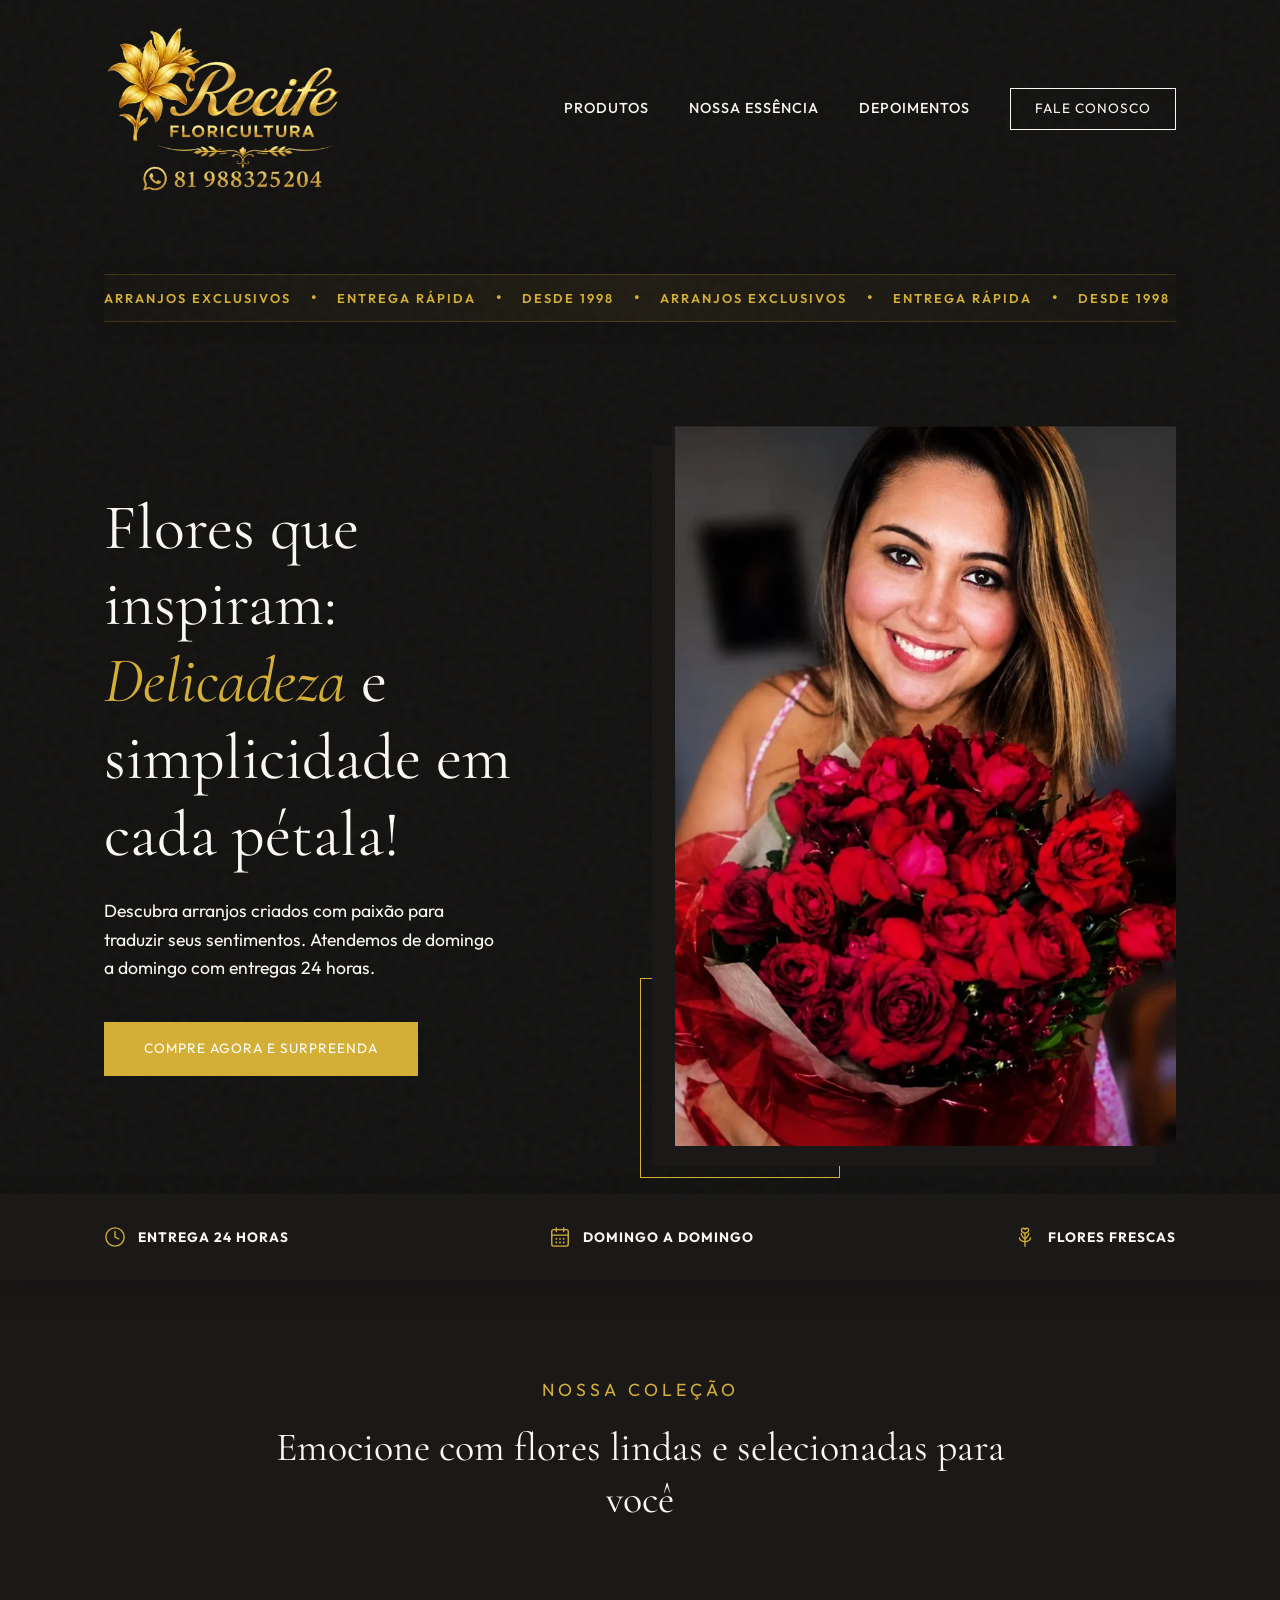
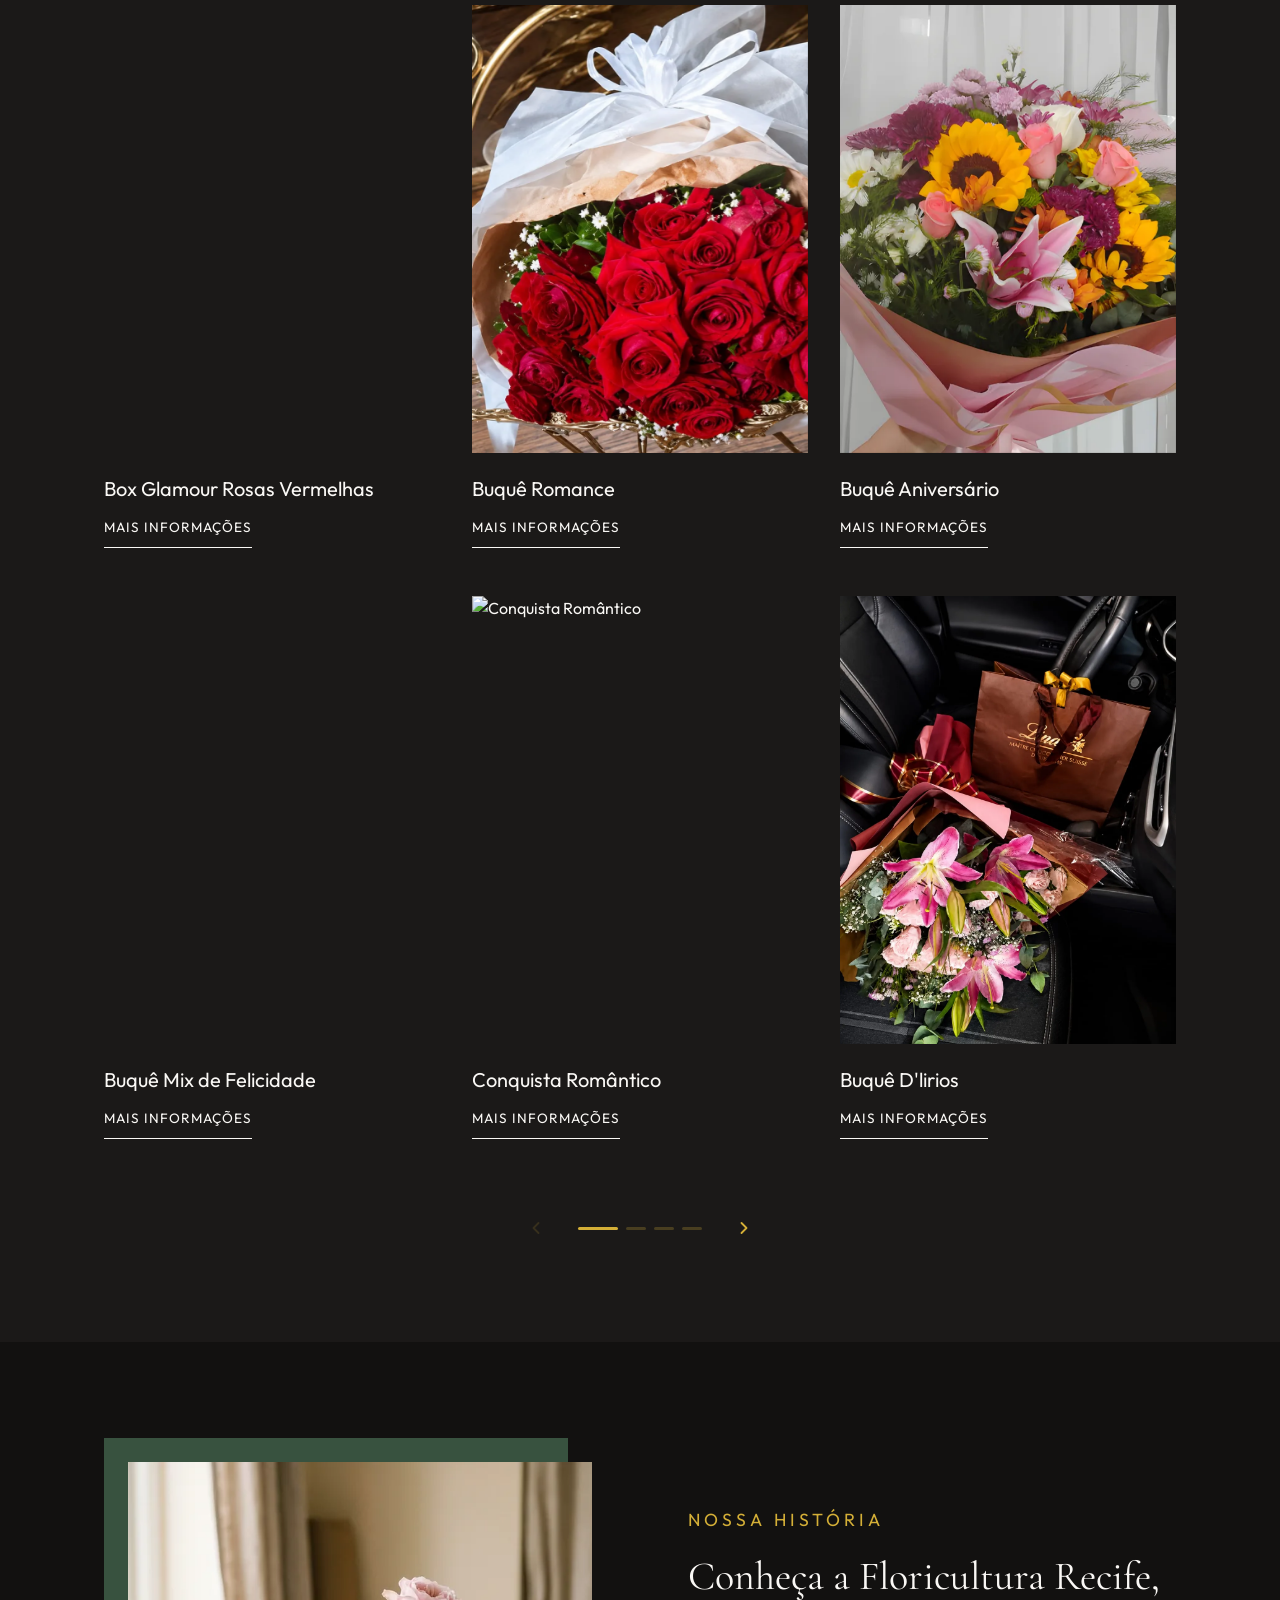
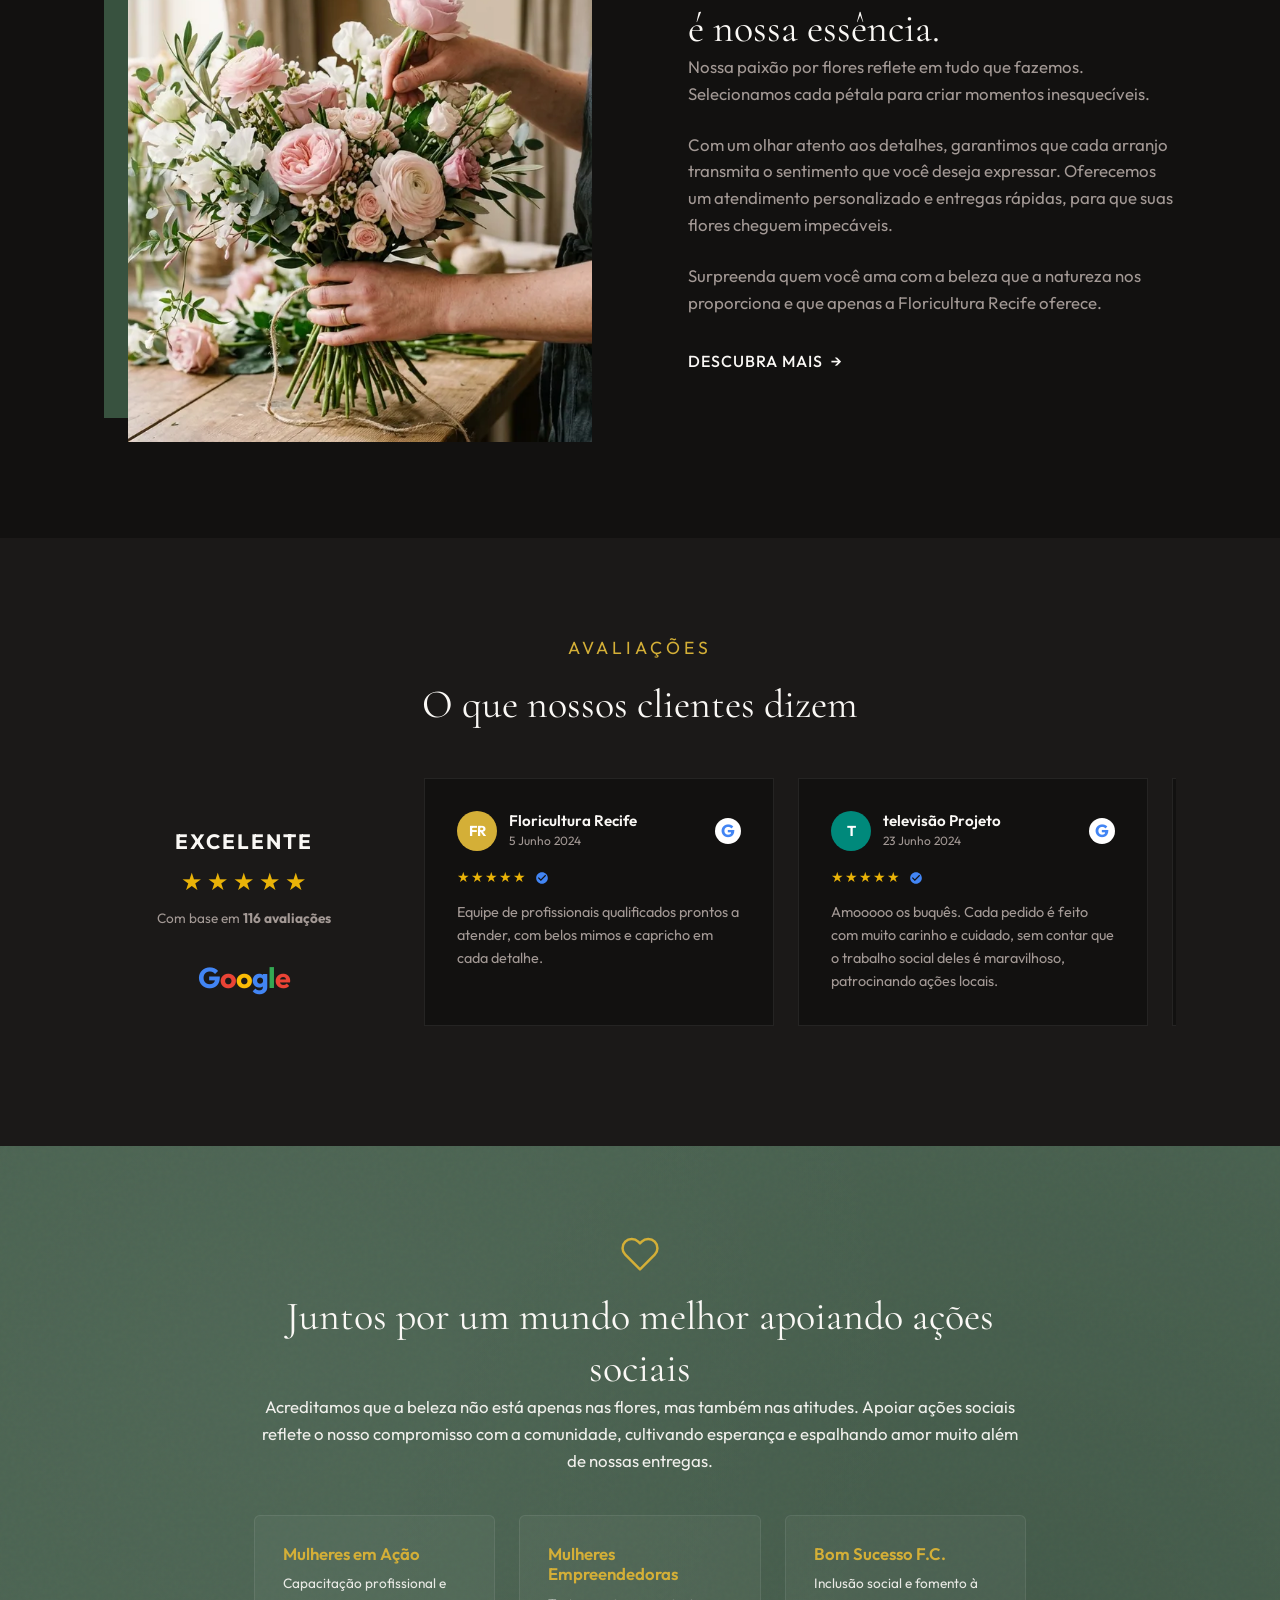
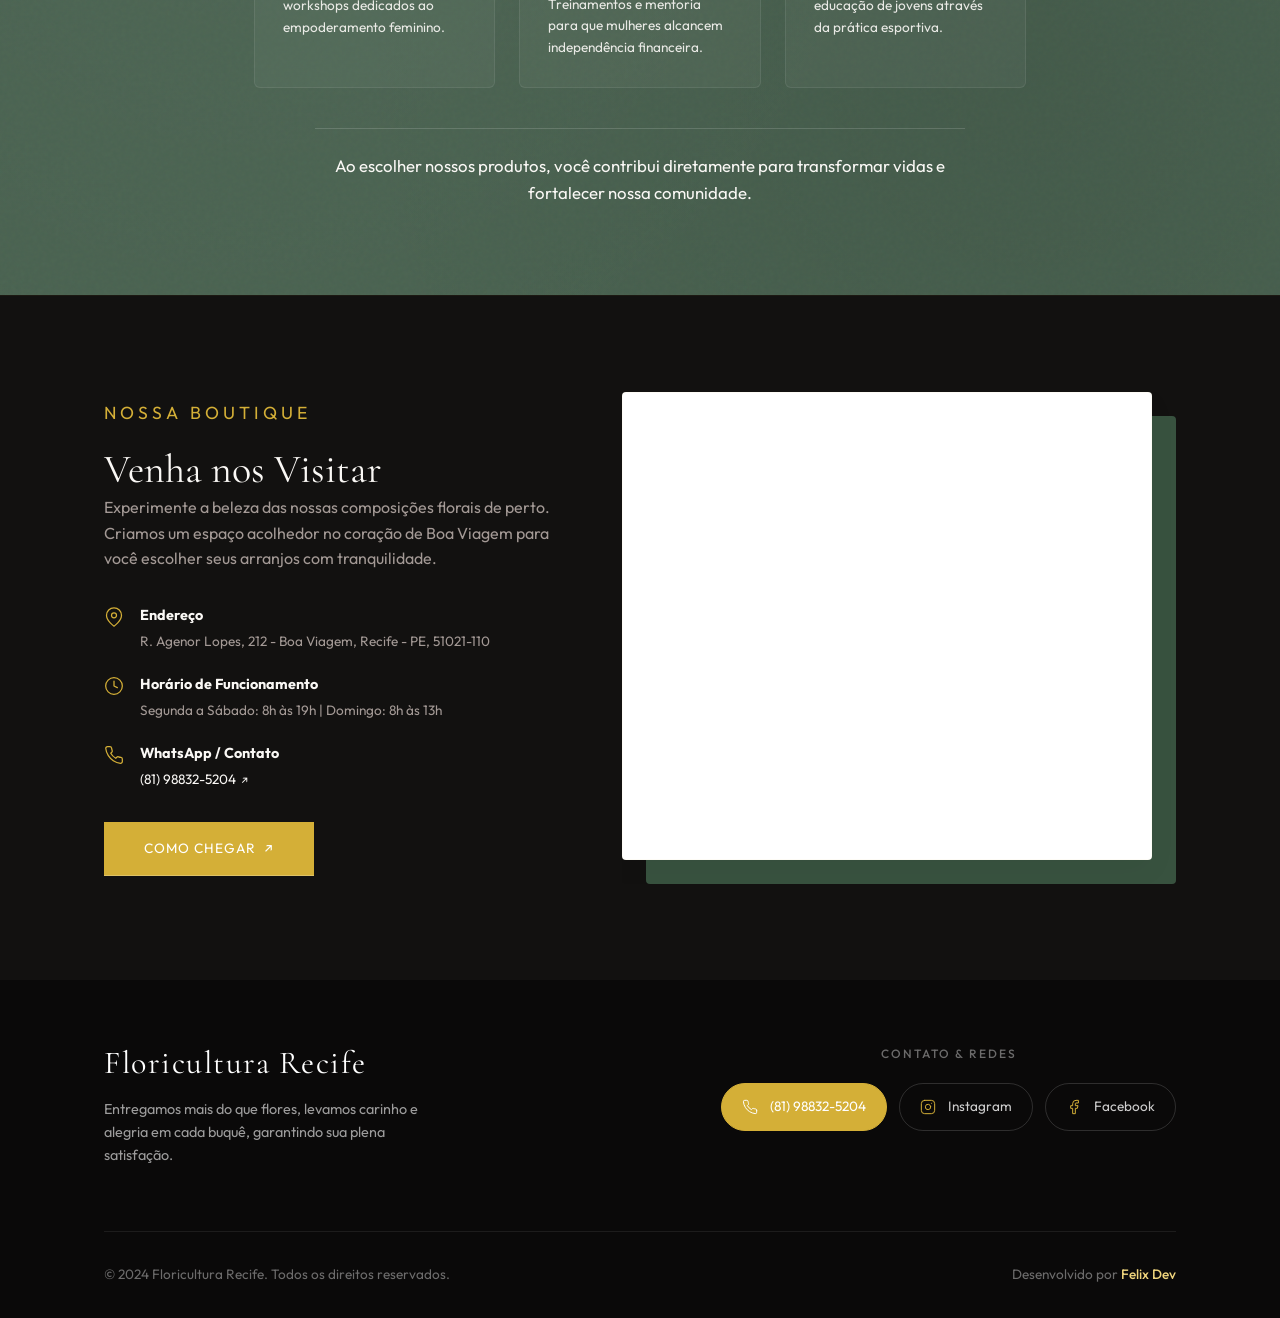
==== index.html @ 504bcbbb "feat: reordenacao do catalogo, novos produtos, remocao do buque romantico e ajustes na hero image" ====
<!DOCTYPE html>
<html lang="pt-BR">

<head>
    <meta charset="UTF-8">
    <meta name="viewport" content="width=device-width, initial-scale=1.0">
    <title>Floricultura Recife | Flores que Inspiram</title>
    <meta name="description"
        content="Flores que inspiram: Delicadeza e simplicidade em cada pétala. Atendemos de domingo a domingo com entregas 24 horas!">

    <!-- Google Fonts -->
    <link rel="preconnect" href="https://fonts.googleapis.com">
    <link rel="preconnect" href="https://fonts.gstatic.com" crossorigin>
    <link rel="preload" href="https://fonts.googleapis.com/css2?family=Cormorant+Garamond:ital,wght@0,300;0,400;0,500;0,600;0,700;1,400&family=Outfit:wght@300;400;500;600&display=swap" as="style" onload="this.onload=null;this.rel='stylesheet'">
    <noscript><link href="https://fonts.googleapis.com/css2?family=Cormorant+Garamond:ital,wght@0,300;0,400;0,500;0,600;0,700;1,400&family=Outfit:wght@300;400;500;600&display=swap" rel="stylesheet"></noscript>

    <link rel="icon" type="image/png" href="images/logo.png">
    <link rel="apple-touch-icon" href="images/logo.png">
    <link rel="preload" href="images/hero_floral_arrangement.webp" as="image" fetchpriority="high">
    <link rel="preload" href="styles.css?v=2.0.0" as="style">
    <link rel="stylesheet" href="styles.css?v=2.0.0">
</head>

<body>

    <!-- Navigation -->
    <nav class="navbar">
        <div class="container nav-container">
            <a href="#" class="logo">
                <img src="images/logo.webp" alt="Floricultura Recife Logo" class="logo-img" decoding="async" width="212" height="150">
            </a>
            <button class="nav-toggle" aria-label="Menu">
                <span></span>
                <span></span>
                <span></span>
            </button>
            <div class="nav-links">
                <a href="#produtos">Produtos</a>
                <a href="#essencia">Nossa Essência</a>
                <a href="#depoimentos">Depoimentos</a>
                <a href="#contato" class="btn-outline">Fale Conosco</a>
            </div>
        </div>
    </nav>

    <!-- Hero Section -->
    <header class="hero">
        <div class="container hero-container">
            <div class="hero-ticker">
                <div class="ticker-track">
                    <div class="ticker-items">
                        <span>Arranjos Exclusivos</span>
                        <span class="ticker-dot">•</span>
                        <span>Entrega Rápida</span>
                        <span class="ticker-dot">•</span>
                        <span>Desde 1998</span>
                        <span class="ticker-dot">•</span>
                        <span>Arranjos Exclusivos</span>
                        <span class="ticker-dot">•</span>
                        <span>Entrega Rápida</span>
                        <span class="ticker-dot">•</span>
                        <span>Desde 1998</span>
                        <span class="ticker-dot">•</span>
                        <span>Arranjos Exclusivos</span>
                        <span class="ticker-dot">•</span>
                        <span>Entrega Rápida</span>
                        <span class="ticker-dot">•</span>
                        <span>Desde 1998</span>
                        <span class="ticker-dot">•</span>
                        <span>Arranjos Exclusivos</span>
                        <span class="ticker-dot">•</span>
                        <span>Entrega Rápida</span>
                        <span class="ticker-dot">•</span>
                        <span>Desde 1998</span>
                        <span class="ticker-dot">•</span>
                    </div>
                    <div class="ticker-items" aria-hidden="true">
                        <span>Arranjos Exclusivos</span>
                        <span class="ticker-dot">•</span>
                        <span>Entrega Rápida</span>
                        <span class="ticker-dot">•</span>
                        <span>Desde 1998</span>
                        <span class="ticker-dot">•</span>
                        <span>Arranjos Exclusivos</span>
                        <span class="ticker-dot">•</span>
                        <span>Entrega Rápida</span>
                        <span class="ticker-dot">•</span>
                        <span>Desde 1998</span>
                        <span class="ticker-dot">•</span>
                        <span>Arranjos Exclusivos</span>
                        <span class="ticker-dot">•</span>
                        <span>Entrega Rápida</span>
                        <span class="ticker-dot">•</span>
                        <span>Desde 1998</span>
                        <span class="ticker-dot">•</span>
                        <span>Arranjos Exclusivos</span>
                        <span class="ticker-dot">•</span>
                        <span>Entrega Rápida</span>
                        <span class="ticker-dot">•</span>
                        <span>Desde 1998</span>
                        <span class="ticker-dot">•</span>
                    </div>
                </div>
            </div>
            <div class="hero-content animate-fade-up">
                <h1 class="hero-title">Flores que inspiram:<br><em>Delicadeza</em> e simplicidade em cada pétala!</h1>
                <p class="hero-text">Descubra arranjos criados com paixão para traduzir seus sentimentos. Atendemos de
                    domingo a domingo com entregas 24 horas.</p>
                <a href="#produtos" class="btn-primary">Compre Agora e Surpreenda</a>
            </div>
            <div class="hero-image-wrapper animate-fade-in in-view">
                <!-- Using generated image -->
                <img src="images/hero_floral_arrangement.webp" alt="Arranjo floral elegante" class="hero-image" decoding="async" fetchpriority="high" width="800" height="695" loading="eager">
                <div class="decorative-element"></div>
            </div>
        </div>
    </header>

    <main id="conteudo-principal">

    <!-- Desktop Ticker Bar — full-width, only visible on desktop (≥993px) -->
    <!-- On mobile/tablet the ticker inside .hero-content is used instead -->
    <div class="desktop-ticker-bar" aria-hidden="true">
        <div class="ticker-track">
            <div class="ticker-items">
                <span>Arranjos Exclusivos</span>
                <span class="ticker-dot">•</span>
                <span>Entrega Rápida</span>
                <span class="ticker-dot">•</span>
                <span>Desde 1998</span>
                <span class="ticker-dot">•</span>
                <span>Arranjos Exclusivos</span>
                <span class="ticker-dot">•</span>
                <span>Entrega Rápida</span>
                <span class="ticker-dot">•</span>
                <span>Desde 1998</span>
                <span class="ticker-dot">•</span>
                <span>Arranjos Exclusivos</span>
                <span class="ticker-dot">•</span>
                <span>Entrega Rápida</span>
                <span class="ticker-dot">•</span>
                <span>Desde 1998</span>
                <span class="ticker-dot">•</span>
                <span>Arranjos Exclusivos</span>
                <span class="ticker-dot">•</span>
                <span>Entrega Rápida</span>
                <span class="ticker-dot">•</span>
                <span>Desde 1998</span>
                <span class="ticker-dot">•</span>
            </div>
            <div class="ticker-items">
                <span>Arranjos Exclusivos</span>
                <span class="ticker-dot">•</span>
                <span>Entrega Rápida</span>
                <span class="ticker-dot">•</span>
                <span>Desde 1998</span>
                <span class="ticker-dot">•</span>
                <span>Arranjos Exclusivos</span>
                <span class="ticker-dot">•</span>
                <span>Entrega Rápida</span>
                <span class="ticker-dot">•</span>
                <span>Desde 1998</span>
                <span class="ticker-dot">•</span>
                <span>Arranjos Exclusivos</span>
                <span class="ticker-dot">•</span>
                <span>Entrega Rápida</span>
                <span class="ticker-dot">•</span>
                <span>Desde 1998</span>
                <span class="ticker-dot">•</span>
                <span>Arranjos Exclusivos</span>
                <span class="ticker-dot">•</span>
                <span>Entrega Rápida</span>
                <span class="ticker-dot">•</span>
                <span>Desde 1998</span>
                <span class="ticker-dot">•</span>
            </div>
        </div>
    </div>

    <!-- Features Bar -->
    <div class="features-bar">
        <div class="container features-container">
            <div class="feature-item">
                <span class="feature-icon">
                    <svg xmlns="http://www.w3.org/2000/svg" viewBox="0 0 24 24" fill="none" stroke="currentColor"
                        stroke-width="1.5" stroke-linecap="round" stroke-linejoin="round">
                        <circle cx="12" cy="12" r="10" />
                        <polyline points="12 6 12 12 16 14" />
                    </svg>
                </span>
                <!-- 👇 ALTERE O TEXTO DO PRIMEIRO BENEFÍCIO AQUI 👇 -->
                <span class="feature-text">Entrega 24 Horas</span>
            </div>
            <div class="feature-item">
                <span class="feature-icon">
                    <svg xmlns="http://www.w3.org/2000/svg" viewBox="0 0 24 24" fill="none" stroke="currentColor"
                        stroke-width="1.5" stroke-linecap="round" stroke-linejoin="round">
                        <rect x="3" y="4" width="18" height="18" rx="2" ry="2" />
                        <line x1="16" y1="2" x2="16" y2="6" />
                        <line x1="8" y1="2" x2="8" y2="6" />
                        <line x1="3" y1="10" x2="21" y2="10" />
                        <path d="M8 14h.01M12 14h.01M16 14h.01M8 18h.01M12 18h.01M16 18h.01" stroke-width="2" />
                    </svg>
                </span>
                <!-- 👇 ALTERE O TEXTO DO SEGUNDO BENEFÍCIO AQUI 👇 -->
                <span class="feature-text">Domingo a Domingo</span>
            </div>
            <div class="feature-item">
                <span class="feature-icon">
                    <svg xmlns="http://www.w3.org/2000/svg" viewBox="0 0 24 24" fill="none" stroke="currentColor"
                        stroke-width="1.5" stroke-linecap="round" stroke-linejoin="round">
                        <path d="M12 22V8" />
                        <path d="M12 8C12 8 8 6.5 8 4.5C8 2.5 10 1.5 12 3.5C14 1.5 16 2.5 16 4.5C16 6.5 12 8 12 8Z" />
                        <path d="M12 14c2.5-1.5 4-4 4-6" />
                        <path d="M12 14c-2.5-1.5-4-4-4-6" />
                        <path d="M12 17c3.5 0 6-2 6-4" />
                        <path d="M12 17c-3.5 0-6-2-6-4" />
                    </svg>
                </span>
                <!-- 👇 ALTERE O TEXTO DO TERCEIRO BENEFÍCIO AQUI 👇 -->
                <span class="feature-text">Flores Frescas</span>
            </div>
        </div>
    </div>

    <!-- Products Section -->
    <section id="produtos" class="section products-section">
        <div class="container">
            <div class="section-header text-center animate-fade-up">
                <p class="section-subtitle">Nossa Coleção</p>
                <h2 class="section-title">Emocione com flores lindas e selecionadas para você</h2>
            </div>

            <div class="products-slider-outer animate-fade-in">
                <div class="products-slider-wrapper">
                    <div class="products-slider-track">
                        <!-- Page 1 -->
                        <div class="slider-page">
                            <div class="product-card animate-fade-up" style="animation-delay: 0.1s;">
                                <div class="product-image">
                                    <a href="produto.html?id=box-glamour-rosas">
                                        <img src="images/box_glamour_rosas.webp" width="600" height="800" loading="eager" alt="Box Glamour Rosas Vermelhas" decoding="async">
                                    </a>
                                </div>
                                <div class="product-info">
                                    <h3>Box Glamour Rosas Vermelhas</h3>
                                    <a href="produto.html?id=box-glamour-rosas" class="btn-secondary">Mais Informações</a>
                                </div>
                            </div>

                            <div class="product-card animate-fade-up" style="animation-delay: 0.2s;">
                                <div class="product-image">
                                    <a href="produto.html?id=buque-romance">
                                        <img src="images/buque_romance_novo.webp" width="600" height="800" loading="eager" alt="Buquê Romance" decoding="async">
                                    </a>
                                </div>
                                <div class="product-info">
                                    <h3>Buquê Romance</h3>
                                    <a href="produto.html?id=buque-romance" class="btn-secondary">Mais Informações</a>
                                </div>
                            </div>

                            <div class="product-card animate-fade-up" style="animation-delay: 0.3s;">
                                <div class="product-image">
                                    <a href="produto.html?id=buque-aniversario">
                                        <img src="images/bouquet_anniversary.webp" width="600" height="800" loading="eager" alt="Buquê Aniversário" decoding="async">
                                    </a>
                                </div>
                                <div class="product-info">
                                    <h3>Buquê Aniversário</h3>
                                    <a href="produto.html?id=buque-aniversario" class="btn-secondary">Mais Informações</a>
                                </div>
                            </div>

                            <div class="product-card animate-fade-up" style="animation-delay: 0.4s;">
                                <div class="product-image">
                                    <a href="produto.html?id=buque-mix-felicidade">
                                        <img src="images/bouquet_happiness.webp" width="600" height="800" loading="eager" alt="Buquê Mix de Felicidade" decoding="async">
                                    </a>
                                </div>
                                <div class="product-info">
                                    <h3>Buquê Mix de Felicidade</h3>
                                    <a href="produto.html?id=buque-mix-felicidade" class="btn-secondary">Mais Informações</a>
                                </div>
                            </div>

                            <div class="product-card animate-fade-up" style="animation-delay: 0.5s;">
                                <div class="product-image">
                                    <a href="produto.html?id=conquista-romantico">
                                        <img src="images/conquista_romantico.webp" width="600" height="800" loading="eager" alt="Conquista Romântico" decoding="async">
                                    </a>
                                </div>
                                <div class="product-info">
                                    <h3>Conquista Romântico</h3>
                                    <a href="produto.html?id=conquista-romantico" class="btn-secondary">Mais Informações</a>
                                </div>
                            </div>

                            <div class="product-card animate-fade-up" style="animation-delay: 0.6s;">
                                <div class="product-image">
                                    <a href="produto.html?id=buque-dlirios">
                                        <img src="images/buque_dlirios.webp" width="600" height="800" loading="eager" alt="Buquê D'lirios" decoding="async">
                                    </a>
                                </div>
                                <div class="product-info">
                                    <h3>Buquê D'lirios</h3>
                                    <a href="produto.html?id=buque-dlirios" class="btn-secondary">Mais Informações</a>
                                </div>
                            </div>
                        </div>

                        <!-- Page 2 -->
                        <div class="slider-page">
                            <div class="product-card animate-fade-up" style="animation-delay: 0.1s;">
                                <div class="product-image">
                                    <a href="produto.html?id=box-sol-da-minha-vida">
                                        <img src="images/birthday_basket.webp" width="600" height="800" loading="eager" alt="Box Sol da Minha Vida" decoding="async">
                                    </a>
                                </div>
                                <div class="product-info">
                                    <h3>Box Sol da Minha Vida</h3>
                                    <a href="produto.html?id=box-sol-da-minha-vida" class="btn-secondary">Mais Informações</a>
                                </div>
                            </div>

                            <div class="product-card animate-fade-up" style="animation-delay: 0.2s;">
                                <div class="product-image">
                                    <a href="produto.html?id=buque-mix-flores">
                                        <img src="images/buque_mix_flores.jpg" width="600" height="800" loading="eager" alt="Buquê mix de flores" decoding="async">
                                    </a>
                                </div>
                                <div class="product-info">
                                    <h3>Buquê mix de flores</h3>
                                    <a href="produto.html?id=buque-mix-flores" class="btn-secondary">Mais Informações</a>
                                </div>
                            </div>

                            <div class="product-card animate-fade-up" style="animation-delay: 0.3s;">
                                <div class="product-image">
                                    <a href="produto.html?id=buque-amor-felicidade">
                                        <img src="images/buque_amor_felicidade.webp" width="600" height="800" loading="eager" alt="Buquê Amor e Felicidade" decoding="async">
                                    </a>
                                </div>
                                <div class="product-info">
                                    <h3>Buquê Amor e Felicidade</h3>
                                    <a href="produto.html?id=buque-amor-felicidade" class="btn-secondary">Mais Informações</a>
                                </div>
                            </div>

                            <div class="product-card animate-fade-up" style="animation-delay: 0.4s;">
                                <div class="product-image">
                                    <a href="produto.html?id=cesta-cafe-buque-rosas">
                                        <img src="images/cesta_cafe_buque_rosas.webp" width="600" height="800" loading="eager" alt="Cesta Café com Buquê" decoding="async">
                                    </a>
                                </div>
                                <div class="product-info">
                                    <h3>Cesta Café com Buquê</h3>
                                    <a href="produto.html?id=cesta-cafe-buque-rosas" class="btn-secondary">Mais Informações</a>
                                </div>
                            </div>

                            <div class="product-card animate-fade-up" style="animation-delay: 0.5s;">
                                <div class="product-image">
                                    <a href="produto.html?id=orquideas">
                                        <img src="images/orquideas.webp" width="600" height="800" loading="eager" alt="Orquídeas" decoding="async">
                                    </a>
                                </div>
                                <div class="product-info">
                                    <h3>Orquídeas</h3>
                                    <a href="produto.html?id=orquideas" class="btn-secondary">Mais Informações</a>
                                </div>
                            </div>

                            <div class="product-card animate-fade-up" style="animation-delay: 0.6s;">
                                <div class="product-image">
                                    <a href="produto.html?id=kit-romance">
                                        <img src="images/kit_romance.webp" width="600" height="800" loading="eager" alt="Kit Romance" decoding="async">
                                    </a>
                                </div>
                                <div class="product-info">
                                    <h3>Kit Romance</h3>
                                    <a href="produto.html?id=kit-romance" class="btn-secondary">Mais Informações</a>
                                </div>
                            </div>
                        </div>

                        <!-- Page 3 -->
                        <div class="slider-page">
                            <div class="product-card animate-fade-up" style="animation-delay: 0.1s;">
                                <div class="product-image">
                                    <a href="produto.html?id=mix-especial">
                                        <img src="images/mix_especial.webp" width="600" height="800" loading="eager" alt="Mix Especial" decoding="async">
                                    </a>
                                </div>
                                <div class="product-info">
                                    <h3>Mix Especial</h3>
                                    <a href="produto.html?id=mix-especial" class="btn-secondary">Mais Informações</a>
                                </div>
                            </div>

                            <div class="product-card animate-fade-up" style="animation-delay: 0.2s;">
                                <div class="product-image">
                                    <a href="produto.html?id=kit-especial-te-amo">
                                        <img src="images/kit_especial_te_amo.webp" width="600" height="800" loading="eager" alt="Kit Especial Te Amo" decoding="async">
                                    </a>
                                </div>
                                <div class="product-info">
                                    <h3>Kit Especial Te Amo</h3>
                                    <a href="produto.html?id=kit-especial-te-amo" class="btn-secondary">Mais Informações</a>
                                </div>
                            </div>

                            <div class="product-card animate-fade-up" style="animation-delay: 0.3s;">
                                <div class="product-image">
                                    <a href="produto.html?id=mimo-girassóis">
                                        <img src="images/mimo_girassois.webp" width="600" height="800" loading="eager" alt="Mimo Girassóis" decoding="async">
                                    </a>
                                </div>
                                <div class="product-info">
                                    <h3>Mimo Girassóis</h3>
                                    <a href="produto.html?id=mimo-girassóis" class="btn-secondary">Mais Informações</a>
                                </div>
                            </div>

                            <div class="product-card animate-fade-up" style="animation-delay: 0.4s;">
                                <div class="product-image">
                                    <a href="produto.html?id=cesta-romantica-com-chocolate">
                                        <img src="images/cesta_romantica_com_chocolate.webp" width="600" height="800" loading="eager" alt="Cesta Romântica com chocolate" decoding="async">
                                    </a>
                                </div>
                                <div class="product-info">
                                    <h3>Cesta Romântica com chocolate</h3>
                                    <a href="produto.html?id=cesta-romantica-com-chocolate" class="btn-secondary">Mais Informações</a>
                                </div>
                            </div>

                            <div class="product-card animate-fade-up" style="animation-delay: 0.5s;">
                                <div class="product-image">
                                    <a href="produto.html?id=cesta-de-girassóis-com-rosas">
                                        <img src="images/cesta_de_girassois_com_rosas.webp" width="600" height="800" loading="eager" alt="Cesta de Girassóis com rosas" decoding="async">
                                    </a>
                                </div>
                                <div class="product-info">
                                    <h3>Cesta de Girassóis com rosas</h3>
                                    <a href="produto.html?id=cesta-de-girassóis-com-rosas" class="btn-secondary">Mais Informações</a>
                                </div>
                            </div>

                            <div class="product-card animate-fade-up" style="animation-delay: 0.6s;">
                                <div class="product-image">
                                    <a href="produto.html?id=cesta-mix-mimo-especial">
                                        <img src="images/cesta_mix_mimo_especial.webp" width="600" height="800" loading="eager" alt="Cesta Mix Mimo Especial" decoding="async">
                                    </a>
                                </div>
                                <div class="product-info">
                                    <h3>Cesta Mix Mimo Especial</h3>
                                    <a href="produto.html?id=cesta-mix-mimo-especial" class="btn-secondary">Mais Informações</a>
                                </div>
                            </div>
                        </div>

                        <!-- Page 4 -->
                        <div class="slider-page">
                            <div class="product-card animate-fade-up" style="animation-delay: 0.1s;">
                                <div class="product-image">
                                    <a href="produto.html?id=buque-conquista">
                                        <img src="images/buque_conquista.webp" width="600" height="800" loading="eager" alt="Buquê Conquista" decoding="async">
                                    </a>
                                </div>
                                <div class="product-info">
                                    <h3>Buquê Conquista</h3>
                                    <a href="produto.html?id=buque-conquista" class="btn-secondary">Mais Informações</a>
                                </div>
                            </div>

                            <div class="product-card animate-fade-up" style="animation-delay: 0.2s;">
                                <div class="product-image">
                                    <a href="produto.html?id=kit-rosas-e-chocolate">
                                        <img src="images/luxury_basket_joy.webp" width="600" height="800" loading="eager" alt="Kit Rosas e Chocolate" decoding="async">
                                    </a>
                                </div>
                                <div class="product-info">
                                    <h3>Kit Rosas e Chocolate</h3>
                                    <a href="produto.html?id=kit-rosas-e-chocolate" class="btn-secondary">Mais Informações</a>
                                </div>
                            </div>

                            <div class="product-card animate-fade-up" style="animation-delay: 0.3s;">
                                <div class="product-image">
                                    <a href="produto.html?id=buque-lirios-rosas">
                                        <img src="images/bouquet_lilies_roses.webp" width="600" height="800" loading="eager" alt="Buquê Lírios com Rosas" decoding="async">
                                    </a>
                                </div>
                                <div class="product-info">
                                    <h3>Buquê Lírios com Rosas</h3>
                                    <a href="produto.html?id=buque-lirios-rosas" class="btn-secondary">Mais Informações</a>
                                </div>
                            </div>
                        </div>
                    </div>

                        <!-- Page 4 -->
                        <!-- <div class="slider-page"> -->
                        <!-- Product 1 -->
                        <!-- <div class="product-card animate-fade-up" style="animation-delay: 0.1s;">
                                <div class="product-image">
                                    <a href="produto.html?id=buque-aniversario">
                                        <img src="images/bouquet_anniversary.webp" width="600" height="800" loading="eager" alt="Buquê Aniversário">
                                    </a>
                                </div>
                                <div class="product-info">
                                    <h3>Buquê Aniversário</h3>
                                    <a href="produto.html?id=buque-aniversario" class="btn-secondary">Mais
                                        Informações</a>
                                </div>
                            </div> -->

                        <!-- Product 2 -->
                        <!-- <div class="product-card animate-fade-up" style="animation-delay: 0.2s;">
                                <div class="product-image">
                                    <a href="produto.html?id=buque-mix-alegria">
                                        <img src="images/bouquet_joy.webp" width="600" height="800" loading="eager" alt="Buquê Romântico">
                                    </a>
                                </div>
                                <div class="product-info">
                                    <h3>Buquê Romântico</h3>
                                    <a href="produto.html?id=buque-mix-alegria" class="btn-secondary">Mais
                                        Informações</a>
                                </div>
                            </div> -->

                        <!-- Product 3 -->
                        <!-- <div class="product-card animate-fade-up" style="animation-delay: 0.3s;">
                                <div class="product-image">
                                    <a href="produto.html?id=buque-mix-felicidade">
                                        <img src="images/bouquet_happiness.webp" width="600" height="800" loading="eager" alt="Buquê Mix de Felicidade">
                                    </a>
                                </div>
                                <div class="product-info">
                                    <h3>Buquê Mix de Felicidade</h3>
                                    <a href="produto.html?id=buque-mix-felicidade" class="btn-secondary">Mais
                                        Informações</a>
                                </div>
                            </div> -->

                        <!-- Product 4 -->
                        <!-- <div class="product-card animate-fade-up" style="animation-delay: 0.4s;">
                                <div class="product-image">
                                    <a href="produto.html?id=buque-lirios-rosas">
                                        <img src="images/bouquet_lilies_roses.webp" width="600" height="800" loading="eager" alt="Buquê Lírios com Rosas">
                                    </a>
                                </div>
                                <div class="product-info">
                                    <h3>Buquê Lírios com Rosas</h3>
                                    <a href="produto.html?id=buque-lirios-rosas" class="btn-secondary">Mais
                                        Informações</a>
                                </div>
                            </div> -->

                        <!-- Product 5 -->
                        <!-- <div class="product-card animate-fade-up" style="animation-delay: 0.5s;">
                                <div class="product-image">
                                    <a href="produto.html?id=cesta-aniversario">
                                        <img src="images/birthday_basket.webp" width="600" height="800" loading="eager" alt="Box Sol da Minha Vida">
                                    </a>
                                </div>
                                <div class="product-info">
                                    <h3>Box Sol da Minha Vida</h3>
                                    <a href="produto.html?id=cesta-aniversario" class="btn-secondary">Mais
                                        Informações</a>
                                </div>
                            </div> -->

                        <!-- Product 6 -->
                        <!-- <div class="product-card animate-fade-up" style="animation-delay: 0.6s;">
                                <div class="product-image">
                                    <a href="produto.html?id=cesta-luxo-felicidade">
                                        <img src="images/luxury_basket_joy.webp" width="600" height="800" loading="eager" alt="Cesta Luxo Mix de Felicidade">
                                    </a>
                                </div>
                                <div class="product-info">
                                    <h3>Cesta Luxo Mix de Felicidade</h3>
                                    <a href="produto.html?id=cesta-luxo-felicidade" class="btn-secondary">Mais
                                        Informações</a>
                                </div>
                            </div> -->
                        <!-- </div> -->
                    </div>
                </div>
            </div>

            <!-- Slider Controls Wrapper (Arrows + Dots) -->
            <div class="slider-controls-wrapper animate-fade-in">
                <button class="slider-arrow prev" aria-label="Anterior">
                    <svg xmlns="http://www.w3.org/2000/svg" viewBox="0 0 24 24" fill="none" stroke="currentColor"
                        stroke-width="2.8" stroke-linecap="round" stroke-linejoin="round">
                        <polyline points="15 18 9 12 15 6"></polyline>
                    </svg>
                </button>

                <!-- Pagination dynamic -->
                <div class="pagination products-pagination"></div>

                <button class="slider-arrow next" aria-label="Próximo">
                    <svg xmlns="http://www.w3.org/2000/svg" viewBox="0 0 24 24" fill="none" stroke="currentColor"
                        stroke-width="2.8" stroke-linecap="round" stroke-linejoin="round">
                        <polyline points="9 18 15 12 9 6"></polyline>
                    </svg>
                </button>
            </div>
        </div>
    </section>

    <!-- About Section -->
    <section id="essencia" class="section about-section">
        <div class="container about-container">
            <div class="about-image-wrapper animate-fade-in">
                <img src="images/about_florist_detail.webp" alt="Detalhe arranjo floral" class="about-image" decoding="async" width="800" height="995" loading="eager">
            </div>
            <div class="about-content animate-fade-up">
                <p class="section-subtitle">Nossa História</p>
                <h2 class="section-title">Conheça a Floricultura Recife, é nossa essência.</h2>
                <div class="about-text">
                    <p>Nossa paixão por flores reflete em tudo que fazemos. Selecionamos cada pétala para criar momentos
                        inesquecíveis.</p>
                    <p>Com um olhar atento aos detalhes, garantimos que cada arranjo transmita o sentimento que você
                        deseja expressar. Oferecemos um atendimento personalizado e entregas rápidas, para que suas
                        flores cheguem impecáveis.</p>
                    <p>Surpreenda quem você ama com a beleza que a natureza nos proporciona e que apenas a Floricultura
                        Recife oferece.</p>
                </div>
                <a href="#" class="link-arrow">Descubra mais <span>→</span></a>
            </div>
        </div>
    </section>

    <!-- Testimonials Section -->
    <section id="depoimentos" class="section testimonials-section">
        <div class="container">
            <div class="section-header text-center animate-fade-up">
                <p class="section-subtitle">Avaliações</p>
                <h2 class="section-title">O que nossos clientes dizem</h2>
            </div>

            <div class="google-reviews-container">
                <!-- Google Rating Sidebar Card -->
                <div class="google-rating-card animate-fade-up">
                    <h3 class="rating-status">EXCELENTE</h3>
                    <div class="rating-stars">
                        <span>★</span><span>★</span><span>★</span><span>★</span><span>★</span>
                    </div>
                    <p class="rating-info">Com base em <strong>116 avaliações</strong></p>
                    <div class="google-brand">
                        <div class="google-logo-text">
                            <span class="g-blue">G</span><span class="g-red">o</span><span
                                class="g-yellow">o</span><span class="g-blue">g</span><span
                                class="g-green">l</span><span class="g-red">e</span>
                        </div>
                    </div>
                </div>

                <!-- Google Review Cards Grid/Slider -->
                <div class="reviews-slider-wrapper animate-fade-up" style="animation-delay: 0.1s;">
                    <div class="reviews-slider">
                        <!-- Review 1 -->
                        <div class="google-review-card">
                            <div class="review-card-header">
                                <div class="review-user-info">
                                    <div class="user-avatar avatar-pic">
                                        <span>FR</span>
                                    </div>
                                    <div>
                                        <h4 class="user-name">Floricultura Recife</h4>
                                        <span class="review-date">5 Junho 2024</span>
                                    </div>
                                </div>
                                <span class="google-g-icon">G</span>
                            </div>
                            <div class="review-rating-row">
                                <div class="card-stars">★★★★★</div>
                                <span class="verified-badge">
                                    <svg viewBox="0 0 24 24" width="14" height="14" fill="currentColor">
                                        <path
                                            d="M12 2C6.48 2 2 6.48 2 12s4.48 10 10 10 10-4.48 10-10S17.52 2 12 2zm-2 15l-5-5 1.41-1.41L10 14.17l7.59-7.59L19 8l-9 9z" />
                                    </svg>
                                </span>
                            </div>
                            <p class="review-text">Equipe de profissionais qualificados prontos a atender, com belos
                                mimos e capricho em cada detalhe.</p>
                        </div>

                        <!-- Review 2 -->
                        <div class="google-review-card">
                            <div class="review-card-header">
                                <div class="review-user-info">
                                    <div class="user-avatar avatar-t">
                                        <span>T</span>
                                    </div>
                                    <div>
                                        <h4 class="user-name">televisão Projeto</h4>
                                        <span class="review-date">23 Junho 2024</span>
                                    </div>
                                </div>
                                <span class="google-g-icon">G</span>
                            </div>
                            <div class="review-rating-row">
                                <div class="card-stars">★★★★★</div>
                                <span class="verified-badge">
                                    <svg viewBox="0 0 24 24" width="14" height="14" fill="currentColor">
                                        <path
                                            d="M12 2C6.48 2 2 6.48 2 12s4.48 10 10 10 10-4.48 10-10S17.52 2 12 2zm-2 15l-5-5 1.41-1.41L10 14.17l7.59-7.59L19 8l-9 9z" />
                                    </svg>
                                </span>
                            </div>
                            <p class="review-text">Amooooo os buquês. Cada pedido é feito com muito carinho e cuidado,
                                sem contar que o trabalho social deles é maravilhoso, patrocinando ações locais.</p>
                        </div>

                        <!-- Review 3 -->
                        <div class="google-review-card">
                            <div class="review-card-header">
                                <div class="review-user-info">
                                    <div class="user-avatar avatar-f">
                                        <span>F</span>
                                    </div>
                                    <div>
                                        <h4 class="user-name">Fábio Figueiredo de Miranda</h4>
                                        <span class="review-date">12 Maio 2024</span>
                                    </div>
                                </div>
                                <span class="google-g-icon">G</span>
                            </div>
                            <div class="review-rating-row">
                                <div class="card-stars">★★★★★</div>
                                <span class="verified-badge">
                                    <svg viewBox="0 0 24 24" width="14" height="14" fill="currentColor">
                                        <path
                                            d="M12 2C6.48 2 2 6.48 2 12s4.48 10 10 10 10-4.48 10-10S17.52 2 12 2zm-2 15l-5-5 1.41-1.41L10 14.17l7.59-7.59L19 8l-9 9z" />
                                    </svg>
                                </span>
                            </div>
                            <p class="review-text">Encomendei um arranjo com rosas e girassóis para receber minha esposa
                                no aeroporto. Atendimento excelente e preço justo!</p>
                        </div>

                        <!-- Review 4 -->
                        <div class="google-review-card">
                            <div class="review-card-header">
                                <div class="review-user-info">
                                    <div class="user-avatar avatar-i">
                                        <span>I</span>
                                    </div>
                                    <div>
                                        <h4 class="user-name">Iris Lúcia</h4>
                                        <span class="review-date">4 Abril 2024</span>
                                    </div>
                                </div>
                                <span class="google-g-icon">G</span>
                            </div>
                            <div class="review-rating-row">
                                <div class="card-stars">★★★★★</div>
                                <span class="verified-badge">
                                    <svg viewBox="0 0 24 24" width="14" height="14" fill="currentColor">
                                        <path
                                            d="M12 2C6.48 2 2 6.48 2 12s4.48 10 10 10 10-4.48 10-10S17.52 2 12 2zm-2 15l-5-5 1.41-1.41L10 14.17l7.59-7.59L19 8l-9 9z" />
                                    </svg>
                                </span>
                            </div>
                            <p class="review-text">É uma experiência maravilhosa! Buquês perfeitos, flores super frescas
                                que duram muito e atendimento de primeira.</p>
                        </div>
                    </div>
                </div>
            </div>
        </div>
    </section>

    <!-- Social Action Section -->
    <section class="section social-section">
        <div class="container social-container text-center animate-fade-up">
            <span class="social-icon">
                <svg xmlns="http://www.w3.org/2000/svg" viewBox="0 0 24 24" fill="none" stroke="currentColor"
                    stroke-width="1.5" stroke-linecap="round" stroke-linejoin="round">
                    <path
                        d="M20.84 4.61a5.5 5.5 0 0 0-7.78 0L12 5.67l-1.06-1.06a5.5 5.5 0 0 0-7.78 7.78l1.06 1.06L12 21.23l7.78-7.78 1.06-1.06a5.5 5.5 0 0 0 0-7.78z" />
                </svg>
            </span>
            <h2 class="section-title">Juntos por um mundo melhor apoiando ações sociais</h2>
            <p class="social-text">Acreditamos que a beleza não está apenas nas flores, mas também nas atitudes. Apoiar
                ações sociais reflete o nosso compromisso com a comunidade, cultivando esperança e espalhando amor muito
                além de nossas entregas.</p>

            <div class="social-projects-grid">
                <div class="project-item">
                    <h3>Mulheres em Ação</h3>
                    <p>Capacitação profissional e workshops dedicados ao empoderamento feminino.</p>
                </div>
                <div class="project-item">
                    <h3>Mulheres Empreendedoras</h3>
                    <p>Treinamentos e mentoria para que mulheres alcancem independência financeira.</p>
                </div>
                <div class="project-item">
                    <h3>Bom Sucesso F.C.</h3>
                    <p>Inclusão social e fomento à educação de jovens através da prática esportiva.</p>
                </div>
            </div>

            <p class="social-footer-text">Ao escolher nossos produtos, você contribui diretamente para transformar vidas
                e fortalecer nossa comunidade.</p>
        </div>
    </section>

    <!-- Map Section -->
    <section id="visita" class="section map-section">
        <div class="container map-container animate-fade-up">
            <div class="map-info">
                <p class="section-subtitle">Nossa Boutique</p>
                <h2 class="section-title">Venha nos Visitar</h2>
                <p class="map-desc">Experimente a beleza das nossas composições florais de perto. Criamos um espaço
                    acolhedor no coração de Boa Viagem para você escolher seus arranjos com tranquilidade.</p>

                <div class="map-details">
                    <div class="detail-item">
                        <span class="detail-icon">
                            <svg xmlns="http://www.w3.org/2000/svg" viewBox="0 0 24 24" fill="none"
                                stroke="currentColor" stroke-width="1.5" stroke-linecap="round" stroke-linejoin="round"
                                width="20" height="20">
                                <path d="M21 10c0 7-9 13-9 13s-9-6-9-13a9 9 0 0 1 18 0z" />
                                <circle cx="12" cy="10" r="3" />
                            </svg>
                        </span>
                        <div>
                            <strong>Endereço</strong>
                            <p>R. Agenor Lopes, 212 - Boa Viagem, Recife - PE, 51021-110</p>
                        </div>
                    </div>

                    <div class="detail-item">
                        <span class="detail-icon">
                            <svg xmlns="http://www.w3.org/2000/svg" viewBox="0 0 24 24" fill="none"
                                stroke="currentColor" stroke-width="1.5" stroke-linecap="round" stroke-linejoin="round"
                                width="20" height="20">
                                <circle cx="12" cy="12" r="10" />
                                <polyline points="12 6 12 12 16 14" />
                            </svg>
                        </span>
                        <div>
                            <strong>Horário de Funcionamento</strong>
                            <p>Segunda a Sábado: 8h às 19h | Domingo: 8h às 13h</p>
                        </div>
                    </div>

                    <a href="https://wa.me/5581988325204" target="_blank" rel="noopener" class="detail-item" style="text-decoration: none; transition: transform 0.3s ease;" onmouseover="this.style.transform='translateX(4px)'" onmouseout="this.style.transform='translateX(0)'">
                        <span class="detail-icon">
                            <svg xmlns="http://www.w3.org/2000/svg" viewBox="0 0 24 24" fill="none"
                                stroke="currentColor" stroke-width="1.5" stroke-linecap="round" stroke-linejoin="round" width="20" height="20">
                                <path d="M22 16.92v3a2 2 0 0 1-2.18 2 19.79 19.79 0 0 1-8.63-3.07 19.5 19.5 0 0 1-6-6 19.79 19.79 0 0 1-3.07-8.67A2 2 0 0 1 4.11 2h3a2 2 0 0 1 2 1.72 12.84 12.84 0 0 0 .7 2.81 2 2 0 0 1-.45 2.11L8.09 9.91a16 16 0 0 0 6 6l1.27-1.27a2 2 0 0 1 2.11-.45 12.84 12.84 0 0 0 2.81.7A2 2 0 0 1 22 16.92z" />
                            </svg>
                        </span>
                        <div>
                            <strong>WhatsApp / Contato</strong>
                            <p style="color: inherit;">(81) 98832-5204 <span style="font-size: 0.8em; margin-left: 2px;">↗</span></p>
                        </div>
                    </a>
                </div>

                <a href="https://maps.google.com/?q=Floricultura+Recife+R.+Agenor+Lopes+212+Recife" target="_blank"
                    rel="noopener" class="btn btn-primary map-btn">
                    Como Chegar <span>↗</span>
                </a>
            </div>

            <div class="map-frame-wrapper">
                <div class="map-frame">
                    <iframe
                        src="https://maps.google.com/maps?q=Floricultura%20Recife%20R.%20Agenor%20Lopes%20212%20Recife&t=&z=16&ie=UTF8&iwloc=&output=embed"
                        width="100%" height="450" style="border:0;" allowfullscreen="" loading="lazy"
                        referrerpolicy="no-referrer-when-downgrade"
                        title="Mapa interativo mostrando a localização da Floricultura Recife em Boa Viagem">
                    </iframe>
                </div>
            </div>
        </div>
    </section>

    </main>

    <!-- Footer -->
    <footer class="footer">
        <div class="container footer-container">
            <div class="footer-top">
                <div class="footer-brand">
                    <h3>Floricultura Recife</h3>
                    <p>Entregamos mais do que flores, levamos carinho e alegria em cada buquê, garantindo sua plena
                        satisfação.</p>
                </div>

                <div class="footer-links-group" id="contato">
                    <span class="footer-links-title">Contato & Redes</span>
                    <div class="footer-social-pills">
                        <a href="https://wa.me/5581988325204" target="_blank" rel="noopener"
                            class="footer-contact-pill highlight" aria-label="WhatsApp">
                            <svg xmlns="http://www.w3.org/2000/svg" viewBox="0 0 24 24" fill="none"
                                stroke="currentColor" stroke-width="1.5" stroke-linecap="round" stroke-linejoin="round">
                                <path
                                    d="M22 16.92v3a2 2 0 0 1-2.18 2 19.79 19.79 0 0 1-8.63-3.07 19.5 19.5 0 0 1-6-6 19.79 19.79 0 0 1-3.07-8.67A2 2 0 0 1 4.11 2h3a2 2 0 0 1 2 1.72 12.84 12.84 0 0 0 .7 2.81 2 2 0 0 1-.45 2.11L8.09 9.91a16 16 0 0 0 6 6l1.27-1.27a2 2 0 0 1 2.11-.45 12.84 12.84 0 0 0 2.81.7A2 2 0 0 1 22 16.92z" />
                            </svg>
                            <span>(81) 98832-5204</span>
                        </a>
                        <a href="https://www.instagram.com/floriculturarecife" target="_blank" rel="noopener"
                            class="footer-contact-pill" aria-label="Instagram">
                            <svg xmlns="http://www.w3.org/2000/svg" viewBox="0 0 24 24" fill="none"
                                stroke="currentColor" stroke-width="1.5" stroke-linecap="round" stroke-linejoin="round">
                                <rect x="2" y="2" width="20" height="20" rx="5" ry="5" />
                                <path d="M16 11.37A4 4 0 1 1 12.63 8 4 4 0 0 1 16 11.37z" />
                                <line x1="17.5" y1="6.5" x2="17.51" y2="6.5" />
                            </svg>
                            <span>Instagram</span>
                        </a>
                        <a href="https://www.facebook.com/floriculturalirio/" target="_blank" rel="noopener"
                            class="footer-contact-pill" aria-label="Facebook">
                            <svg xmlns="http://www.w3.org/2000/svg" viewBox="0 0 24 24" fill="none"
                                stroke="currentColor" stroke-width="1.5" stroke-linecap="round" stroke-linejoin="round">
                                <path d="M18 2h-3a5 5 0 0 0-5 5v3H7v4h3v8h4v-8h3l1-4h-4V7a1 1 0 0 1 1-1h3z" />
                            </svg>
                            <span>Facebook</span>
                        </a>
                    </div>
                </div>
            </div>

            <div class="footer-bottom">
                <p>&copy; 2024 Floricultura Recife. Todos os direitos reservados.</p>
                <p class="developer-credit">Desenvolvido por <a href="https://www.linkedin.com/in/gfelix-developer"
                        target="_blank" rel="noopener">Felix Dev</a></p>
            </div>
        </div>
    </footer>

    <script src="script.js"></script>
</body>

</html>
---- styles.css ----
/* =========================================
   FLORICULTURA RECIFE - LUXURY AESTHETIC
   ========================================= */

/* --- CSS Variables --- */
:root {
    /* Colors */
    --clr-bg-main: #121110;
    /* Onyx Warm / Deep luxury charcoal */
    --clr-bg-secondary: #1b1918;
    /* Obsidian Light / Soft dark for alternate sections */
    --clr-primary: #d4af37;
    /* Elegant metallic gold */
    --clr-primary-light: #f0d57d;
    /* Lighter gold for hover states */
    --clr-accent: #38523f;
    /* Rich botanical forest green, optimized for dark backgrounds */
    --clr-text-dark: #faf8f5;
    /* Light warm alabaster for high-end readability */
    --clr-text-light: #a39995;
    /* Warm medium taupe for secondary texts */
    --clr-text-inverse: #121110;
    /* Onyx Warm text on gold buttons/cards */
    --clr-white: #ffffff;

    /* Typography */
    --font-heading: 'Cormorant Garamond', serif;
    --font-body: 'Outfit', sans-serif;

    /* Spacing */
    --space-sm: 1rem;
    --space-md: 2rem;
    --space-lg: 4rem;
    --space-xl: 6rem;

    /* Utilities */
    --border-radius: 4px;
    --transition: all 0.4s cubic-bezier(0.25, 0.46, 0.45, 0.94);
}

/* --- Base Reset & Setup --- */
* {
    margin: 0;
    padding: 0;
    box-sizing: border-box;
}

html {
    scroll-behavior: smooth;
    font-size: 16px;
    overflow-x: hidden;
}

body {
    font-family: var(--font-body);
    background-color: var(--clr-bg-main);
    color: var(--clr-text-dark);
    line-height: 1.6;
    overflow-x: hidden;
    /* Subtle paper/noise texture overlay */
    background-image: url("data:image/svg+xml,%3Csvg viewBox='0 0 200 200' xmlns='http://www.w3.org/2000/svg'%3E%3Cfilter id='noiseFilter'%3E%3CfeTurbulence type='fractalNoise' baseFrequency='0.8' numOctaves='3' stitchTiles='stitch'/%3E%3C/filter%3E%3Crect width='100%25' height='100%25' filter='url(%23noiseFilter)' opacity='0.03'/%3E%3C/svg%3E");
}

h1,
h2,
h3,
h4,
h5,
h6 {
    font-family: var(--font-heading);
    font-weight: 400;
    line-height: 1.2;
    color: var(--clr-text-dark);
    overflow-wrap: break-word;
    word-break: break-word;
}

p {
    overflow-wrap: break-word;
    word-break: break-word;
}

a,
button {
    text-decoration: none;
    color: inherit;
    transition: var(--transition);
    -webkit-tap-highlight-color: transparent;
    user-select: none;
    -webkit-user-select: none;
}

img {
    max-width: 100%;
    height: auto;
    display: block;
}

.container {
    max-width: 1200px;
    margin: 0 auto;
    padding: 0 5%;
}

.text-center {
    text-align: center;
}

/* --- Typography Classes --- */
.section-header {
    max-width: 800px;
    margin: 0 auto 3rem;
}

.section-subtitle {
    font-family: var(--font-body);
    font-size: 1.1rem;
    text-transform: uppercase;
    letter-spacing: 4px;
    color: var(--clr-primary);
    margin-bottom: 1rem;
    display: block;
}

.section-title {
    font-size: clamp(1.8rem, 3.5vw, 2.5rem);
    line-height: 1.3;
    margin-bottom: 0;
}

/* --- Buttons --- */
.btn-primary {
    display: inline-block;
    background-color: var(--clr-primary);
    color: var(--clr-white);
    padding: 1rem 2.5rem;
    font-family: var(--font-body);
    text-transform: uppercase;
    letter-spacing: 1px;
    font-size: 0.85rem;
    border: none;
    cursor: pointer;
    border-radius: 0;
    /* Sharp edges for editorial look */
    position: relative;
    overflow: hidden;
    z-index: 1;
}

.btn-primary::after {
    content: '';
    position: absolute;
    bottom: 0;
    left: 0;
    width: 100%;
    height: 100%;
    background-color: var(--clr-text-dark);
    z-index: -1;
    transform: translateY(100%);
    transition: var(--transition);
}

.btn-primary:hover::after {
    transform: translateY(0);
}

.btn-primary:hover {
    color: var(--clr-white);
}

.btn-outline {
    display: inline-block;
    border: 1px solid var(--clr-text-dark);
    padding: 0.6rem 1.5rem;
    font-size: 0.85rem;
    text-transform: uppercase;
    letter-spacing: 1px;
}

.btn-outline:hover {
    background-color: var(--clr-text-dark);
    color: var(--clr-white);
}

.btn-secondary {
    display: inline-block;
    padding: 0.5rem 0;
    font-size: 0.85rem;
    text-transform: uppercase;
    letter-spacing: 1px;
    border-bottom: 1px solid var(--clr-text-dark);
}

.btn-secondary:hover {
    color: var(--clr-primary);
    border-color: var(--clr-primary);
}

.link-arrow {
    display: inline-flex;
    align-items: center;
    gap: 0.5rem;
    font-size: 1rem;
    text-transform: uppercase;
    letter-spacing: 1px;
    font-weight: 500;
}

.link-arrow span {
    transition: var(--transition);
}

.link-arrow:hover span {
    transform: translateX(5px);
    color: var(--clr-primary);
}

/* --- Navigation --- */
.navbar {
    padding: 1.5rem 0 1rem 0;
    position: relative;
    top: 0;
    left: 0;
    width: 100%;
    z-index: 100;
    background-color: transparent;
    border-bottom: none;
    box-shadow: none;
}

.navbar .nav-links a {
    color: var(--clr-text-dark);
}

.navbar .nav-links a:hover {
    color: var(--clr-primary);
}

.navbar .nav-links .btn-outline {
    border-color: var(--clr-text-dark);
    color: var(--clr-text-dark);
}

.navbar .nav-links .btn-outline:hover {
    background-color: var(--clr-text-dark);
    color: var(--clr-white);
    border-color: var(--clr-text-dark);
}

.nav-container {
    display: flex;
    justify-content: space-between;
    align-items: center;
}

.logo {
    display: inline-flex;
    align-items: center;
    justify-content: center;
    background: transparent;
    border: none;
    padding: 0;
    margin: 0;
    box-shadow: none;
    transition: var(--transition);
}

.logo:hover {
    transform: scale(1.05);
}

.logo-img {
    height: 170px;
    /* Balanced, elegant size for premium aesthetic and good visual hierarchy */
    width: auto;
    object-fit: contain;
    transition: var(--transition);
}

.logo:hover .logo-img {
    transform: scale(1.05);
    /* Smooth organic zoom on hover */
}

.nav-toggle {
    display: none;
}

.nav-links {
    display: flex;
    align-items: center;
    gap: 2.5rem;
}

.nav-links a:not(.btn-outline) {
    font-size: 0.9rem;
    text-transform: uppercase;
    letter-spacing: 1px;
    position: relative;
    font-weight: 500;
}

.nav-links a:not(.btn-outline)::after {
    content: '';
    position: absolute;
    bottom: -4px;
    left: 0;
    width: 0;
    height: 1px;
    background-color: var(--clr-primary);
    transition: var(--transition);
}

.nav-links a:not(.btn-outline):hover::after {
    width: 100%;
}

@media (max-width: 768px) {
    .navbar {
        padding: 0.75rem 0;
        position: relative;
        z-index: 105;
    }

    .logo {
        padding: 0;
        margin: 0 auto;
        background: transparent;
        border: none;
        box-shadow: none;
        position: relative;
        z-index: 110;
        display: inline-flex;
    }

    .logo-img {
        height: 233px;
        /* Increased 25% + 10% for tablet */
    }

    .nav-container {
        position: relative;
        flex-direction: row;
        justify-content: center;
        align-items: center;
        width: 100%;
        padding: 0 5%;
    }

    /* Remove decorative separator since menu is hidden */
    .nav-container::after {
        display: none;
    }

    /* Hamburger Menu Button */
    .nav-toggle {
        display: flex;
        flex-direction: column;
        justify-content: space-between;
        width: 26px;
        height: 18px;
        background: transparent;
        border: none;
        cursor: pointer;
        padding: 0;
        z-index: 110;
        position: absolute;
        right: 5%;
        top: 50%;
        transform: translateY(-50%);
    }

    .nav-toggle span {
        width: 100%;
        height: 1.5px;
        background-color: var(--clr-text-dark);
        transition: var(--transition);
        transform-origin: left center;
    }

    /* Hamburger to 'X' animation */
    .nav-toggle.active span:nth-child(1) {
        transform: rotate(45deg) translate(2px, -1px);
        background-color: var(--clr-text-dark);
    }

    .nav-toggle.active span:nth-child(2) {
        opacity: 0;
        transform: scale(0);
    }

    .nav-toggle.active span:nth-child(3) {
        transform: rotate(-45deg) translate(2px, 1px);
        background-color: var(--clr-text-dark);
    }

    /* Mobile Overlay Drawer */
    .nav-links {
        position: fixed;
        top: 0;
        right: 0;
        width: 100%;
        height: 100vh;
        background-color: rgba(18, 17, 16, 0.98);
        /* Dark, beautiful brand background */
        backdrop-filter: blur(15px);
        -webkit-backdrop-filter: blur(15px);
        display: flex;
        flex-direction: column;
        justify-content: center;
        align-items: center;
        gap: 2.2rem;
        z-index: 100;
        opacity: 0;
        pointer-events: none;
        transform: translateY(-30px);
        transition: opacity 0.5s cubic-bezier(0.16, 1, 0.3, 1), transform 0.5s cubic-bezier(0.16, 1, 0.3, 1);
    }

    .nav-links.active {
        opacity: 1;
        pointer-events: auto;
        transform: translateY(0);
    }

    .nav-links a {
        opacity: 0;
        transform: translateY(15px);
        transition: opacity 0.4s ease, transform 0.4s ease;
    }

    .nav-links.active a {
        opacity: 1;
        transform: translateY(0);
    }

    /* Stagger fade in delays for each link */
    .nav-links.active a:nth-child(1) {
        transition-delay: 0.1s;
    }

    .nav-links.active a:nth-child(2) {
        transition-delay: 0.18s;
    }

    .nav-links.active a:nth-child(3) {
        transition-delay: 0.26s;
    }

    .nav-links.active a:nth-child(4) {
        transition-delay: 0.34s;
    }

    .nav-links a:not(.btn-outline) {
        font-size: 1.25rem !important;
        letter-spacing: 2px !important;
        font-weight: 500;
    }

    .nav-links a.btn-outline {
        padding: 0.8rem 2rem !important;
        font-size: 1rem !important;
        margin-top: 1.5rem;
        border-color: var(--clr-text-dark);
        color: var(--clr-text-dark);
        letter-spacing: 1.5px;
    }
}

/* --- Hero Section --- */
.hero {
    min-height: calc(100vh - 190px);
    /* Adjust for solid navbar */
    display: flex;
    align-items: center;
    padding-top: 4rem;
    /* Reduced padding since navbar is no longer absolute overlay */
    position: relative;
    background-color: transparent;
    color: var(--clr-text-dark);
}

.hero .hero-title,
.hero .hero-text,
.hero h1,
.hero h2,
.hero h3,
.hero h4,
.hero h5,
.hero h6 {
    color: var(--clr-text-dark);
}

.hero-container {
    display: grid;
    grid-template-columns: 1fr 1fr;
    gap: 4rem;
    align-items: center;
}

.hero-content {
    max-width: 500px;
    min-width: 0;
    /* Fix CSS Grid overflow: prevent items expanding beyond 1fr */
    overflow: hidden;
    /* Prevent ticker from escaping the container */
}

.hero-subtitle {
    font-size: 0.85rem;
    text-transform: uppercase;
    letter-spacing: 3px;
    color: var(--clr-primary);
    margin-bottom: 1.5rem;
}

.hero-title {
    font-size: clamp(3rem, 5vw, 4.5rem);
    margin-bottom: 1.5rem;
}

.hero-title em {
    font-style: italic;
    color: var(--clr-primary);
}

.hero-text {
    color: var(--clr-text-light);
    font-size: 1.1rem;
    margin-bottom: 2.5rem;
    max-width: 400px;
}

/* --- Hero Ticker (Running Text) --- */
.hero-ticker {
    display: block;
    overflow: hidden;
    width: 100%;
    max-width: 100%;
    /* Never exceed parent */
    margin: 1.5rem 0 2rem 0;
    border-top: 1.5px solid rgba(212, 175, 55, 0.12);
    border-bottom: 1.5px solid rgba(212, 175, 55, 0.12);
    padding: 0.75rem 0;
    box-sizing: border-box;
}

.ticker-track {
    display: flex;
    width: max-content;
    animation: ticker-animation 50s linear infinite;
}

.ticker-items {
    display: flex;
    align-items: center;
    flex-shrink: 0;
    white-space: nowrap;
}

.ticker-items span:not(.ticker-dot) {
    font-family: var(--font-body);
    font-size: 0.8rem;
    text-transform: uppercase;
    letter-spacing: 2px;
    font-weight: 600;
    color: var(--clr-primary);
}

.ticker-dot {
    margin: 0 1.25rem;
    font-size: 1rem;
    font-weight: bold;
    color: var(--clr-primary);
}

@keyframes ticker-animation {
    0% {
        transform: translate3d(0, 0, 0);
    }

    100% {
        transform: translate3d(-50%, 0, 0);
    }
}


.hero-image-wrapper {
    position: relative;
    height: 80vh;
    width: 100%;
    min-width: 0;
    /* Fix CSS Grid overflow */
    box-shadow: -20px 20px 0px var(--clr-bg-secondary);
    max-width: 100%;
}

.hero-image {
    width: 100%;
    height: 100%;
    object-fit: cover;
    object-position: center 15%;
    /* Cleanly crop the dark vertical line artifact on the left edge */
    clip-path: inset(0 0 0 3px);
}

.decorative-element {
    position: absolute;
    bottom: -2rem;
    left: -2rem;
    width: 200px;
    height: 200px;
    border: 1px solid var(--clr-primary);
    z-index: -1;
}

@media (max-width: 992px) {
    .hero-container {
        grid-template-columns: 1fr;
        text-align: center;
        gap: 2rem;
        padding-top: 2.5rem;
        overflow: hidden;
        /* Prevent any child from escaping */
    }

    .hero {
        padding-top: 1rem;
        min-height: auto;
        overflow: hidden;
    }

    .hero-content {
        margin: 0 auto;
        text-align: center;
        max-width: 100%;
        /* Use full grid cell width */
        width: 100%;
        overflow: hidden;
        /* CRITICAL: contain the ticker */
        box-sizing: border-box;
    }

    .hero-title {
        text-align: center;
        margin-left: auto;
        margin-right: auto;
        max-width: 100%;
        overflow-wrap: break-word;
        word-break: break-word;
    }

    .hero-text {
        text-align: center;
        margin-left: auto;
        margin-right: auto;
        max-width: 100%;
    }

    /* Center the CTA button on mobile */
    .hero-content .btn-primary {
        display: block;
        text-align: center;
        margin: 0 auto;
        width: fit-content;
        max-width: 100%;
    }

    .hero-image-wrapper {
        height: 60vh;
        margin-top: 2rem;
    }

    .decorative-element {
        display: none;
    }

    .hero-ticker {
        display: block;
        overflow: hidden;
        width: 100%;
        max-width: 100%;
    }
}

@media (max-width: 576px) {
    .hero {
        padding-top: 0.5rem;
        overflow: hidden;
    }

    .hero-container {
        padding-top: 1.5rem;
        overflow: hidden;
    }

    .hero-title {
        font-size: clamp(1.6rem, 7vw, 2.2rem);
        text-align: center;
        margin-left: auto;
        margin-right: auto;
        max-width: 100%;
    }

    .hero-text {
        font-size: 0.95rem;
        margin-bottom: 2rem;
        max-width: 100%;
        text-align: center;
        margin-left: auto;
        margin-right: auto;
    }

    .hero-image-wrapper {
        box-shadow: none;
    }

    .hero-content .btn-primary {
        display: block;
        margin: 0 auto;
        width: fit-content;
        max-width: 100%;
        text-align: center;
        padding: 1rem 1.5rem;
    }
}

/* --- Features Bar --- */
.features-bar {
    background-color: var(--clr-bg-secondary);
    /* Soft dark background to integrate with dark theme */
    color: var(--clr-text-dark);
    padding: 2rem 0;
    /* 👇 AQUI VOCÊ ALTERA A DISTÂNCIA (ESPAÇAMENTO) ACIMA DA BARRA DE BENEFÍCIOS 👇 */
    margin-top: 3rem;
    border: none;
    position: relative;
    z-index: 10;
    box-shadow: 0 10px 30px rgba(0, 0, 0, 0.2);
}

.features-container {
    display: flex;
    justify-content: space-between;
    align-items: center;
    flex-wrap: wrap;
    gap: 1rem;
}

.feature-item {
    display: flex;
    align-items: center;
    gap: 0.75rem;
}

.feature-icon {
    display: flex;
    align-items: center;
    justify-content: center;
}

.feature-icon svg {
    width: 22px;
    height: 22px;
    color: var(--clr-primary);
}

.feature-text {
    font-size: 0.85rem;
    text-transform: uppercase;
    letter-spacing: 1px;
    font-weight: 700;
    overflow-wrap: break-word;
    word-break: break-word;
}

@media (max-width: 768px) {
    .features-container {
        flex-direction: column;
        align-items: center;
        justify-content: center;
        gap: 1.25rem;
        text-align: center;
    }

    .feature-item {
        justify-content: center;
        width: 100%;
    }
}

/* --- Sections Common --- */
.section {
    padding: var(--space-xl) 0;
}

/* --- Products Section --- */
.products-section {
    background-color: var(--clr-bg-secondary);
    color: var(--clr-text-dark);
}

.products-section .section-title,
.products-section .product-info h3 {
    color: var(--clr-text-dark);
}

.products-section .btn-secondary {
    color: var(--clr-text-dark);
    border-color: var(--clr-text-dark);
}

.products-section .btn-secondary:hover {
    color: var(--clr-primary);
    border-color: var(--clr-primary);
}

/* Outer wrapper: positions the arrows, does NOT clip */
.products-slider-outer {
    position: relative;
    margin-top: 4rem;
    display: flex;
    align-items: center;
    gap: 0;
}

/* Inner wrapper: clips pages, no padding */
.products-slider-wrapper {
    overflow: hidden;
    width: auto;
    margin: 0 -15px; /* Negative margin to expand viewport and absorb padding */
    flex: 1;
    min-width: 0;
}

.products-slider-track {
    display: flex;
    transition: transform 0.42s cubic-bezier(0.16, 1, 0.3, 1);
    will-change: transform;
    backface-visibility: hidden;
}

.slider-page {
    flex: 0 0 100%;
    width: 100%;
    display: grid;
    grid-template-columns: repeat(3, 1fr);
    /* 3 cards per row on desktop */
    gap: 3rem 2rem;
    padding: 1rem 15px; /* 15px invisible buffer zone on sides to prevent sub-pixel bleed */
    /* space so card shadows don't clip */
    box-sizing: border-box;
}


/* --- Slider Controls Wrapper (Arrows + Dots) --- */
.slider-controls-wrapper {
    display: flex;
    justify-content: center;
    align-items: center;
    gap: 1.5rem;
    margin-top: 3.5rem;
}

.slider-arrow {
    background: transparent;
    border: none;
    padding: 0.5rem;
    color: var(--clr-primary);
    cursor: pointer;
    display: flex;
    align-items: center;
    justify-content: center;
    transition: var(--transition);
    position: relative;
}

.slider-arrow svg {
    width: 20px;
    height: 20px;
    stroke-width: 2.2px;
    transition: transform 0.4s cubic-bezier(0.25, 0.46, 0.45, 0.94), color 0.4s ease;
}

.slider-arrow:hover svg {
    color: var(--clr-primary-light);
}

.slider-arrow.prev:hover svg {
    transform: translateX(-4px);
}

.slider-arrow.next:hover svg {
    transform: translateX(4px);
}

.slider-arrow:disabled {
    opacity: 0.15;
    cursor: not-allowed;
    pointer-events: none;
}

/* Responsive adjustments */
@media (max-width: 992px) {
    .slider-page {
        grid-template-columns: repeat(2, 1fr);
        /* 2 columns on tablet */
        gap: 2rem 1.5rem;
    }
}

@media (max-width: 768px) {
    .slider-controls-wrapper {
        gap: 1rem;
        margin-top: 2.5rem;
    }

    .slider-arrow {
        display: flex;
        /* Show arrows below the dots on mobile */
    }

    .slider-arrow svg {
        width: 18px;
        height: 18px;
    }

    .slider-page {
        grid-template-columns: repeat(2, 1fr);
        /* 2 compact columns on mobile */
        gap: 1.5rem 1rem;
    }
}

.product-image {
    position: relative;
    overflow: hidden;
    aspect-ratio: 3/4;
    margin-bottom: 1.5rem;
    background-color: var(--clr-white);
}

.product-image::after {
    content: '';
    position: absolute;
    top: 15px;
    left: 15px;
    right: 15px;
    bottom: 15px;
    border: 1px solid rgba(255, 255, 255, 0.6);
    opacity: 0;
    transition: opacity 0.45s cubic-bezier(0.25, 0.46, 0.45, 0.94), top 0.45s cubic-bezier(0.25, 0.46, 0.45, 0.94), left 0.45s cubic-bezier(0.25, 0.46, 0.45, 0.94), right 0.45s cubic-bezier(0.25, 0.46, 0.45, 0.94), bottom 0.45s cubic-bezier(0.25, 0.46, 0.45, 0.94);
    pointer-events: none;
    z-index: 2;
}

.product-image::before {
    content: 'FLORICULTURA RECIFE';
    position: absolute;
    top: 25px;
    left: 25px;
    font-family: var(--font-body);
    font-size: 0.65rem;
    font-weight: 600;
    letter-spacing: 2px;
    color: var(--clr-white);
    background-color: var(--clr-primary);
    padding: 0.2rem 0.6rem;
    opacity: 0;
    transform: translateY(-10px);
    transition: opacity 0.45s cubic-bezier(0.25, 0.46, 0.45, 0.94), transform 0.45s cubic-bezier(0.25, 0.46, 0.45, 0.94);
    z-index: 3;
    pointer-events: none;
}

.product-image img {
    width: 100%;
    height: 100%;
    object-fit: cover;
    transition: transform 0.7s cubic-bezier(0.25, 0.46, 0.45, 0.94);
    will-change: transform;
}

.product-card:hover .product-image img {
    transform: scale(1.05);
}

.product-card:hover .product-image::after {
    opacity: 1;
    top: 10px;
    left: 10px;
    right: 10px;
    bottom: 10px;
}

.product-card:hover .product-image::before {
    opacity: 1;
    transform: translateY(0);
}

.product-info h3 {
    font-family: var(--font-body);
    font-size: 1.25rem;
    font-weight: 400;
    margin-bottom: 0.5rem;
}

.pagination {
    display: flex;
    justify-content: center;
    align-items: center;
    gap: 0.5rem;
}

.page-dot {
    width: 20px;
    height: 3px;
    border-radius: 2px;
    background-color: rgba(212, 175, 55, 0.25);
    /* Elegant gold with good visibility on dark background */
    cursor: pointer;
    transition: all 0.4s cubic-bezier(0.25, 0.46, 0.45, 0.94);
    position: relative;
}

/* Touch targets helper for better mobile tap accessibility */
.page-dot::before {
    content: '';
    position: absolute;
    top: -10px;
    left: 0;
    right: 0;
    bottom: -10px;
}

.page-dot.active {
    width: 40px;
    background-color: var(--clr-primary);
}

.page-dot:hover:not(.active) {
    background-color: rgba(212, 175, 55, 0.55);
    width: 28px;
}

@media (max-width: 768px) {
    .page-dot {
        width: 16px;
        height: 3px;
    }

    .page-dot.active {
        width: 32px;
    }
}

/* --- About Section --- */
.about-section {
    background-color: var(--clr-bg-main);
}

.about-container {
    display: grid;
    grid-template-columns: 1fr 1fr;
    gap: 6rem;
    align-items: center;
}

.about-image-wrapper {
    position: relative;
    z-index: 1;
    min-width: 0;
    /* Box-shadow used for green offset square - reliable across all stacking contexts */
    box-shadow: -1.5rem -1.5rem 0 0 var(--clr-accent);
    margin-top: 1.5rem;
    margin-left: 1.5rem;
}

.about-image {
    position: relative;
    z-index: 2;
    width: 100%;
    aspect-ratio: 4/5;
    object-fit: cover;
    display: block;
}

.about-text {
    margin-bottom: 2rem;
    min-width: 0;
}

.about-content {
    position: relative;
    z-index: 2;
}

.about-text p {
    margin-bottom: 1.5rem;
    color: var(--clr-text-light);
    font-size: 1.05rem;
}

@media (max-width: 992px) {
    .about-container {
        grid-template-columns: 1fr;
        gap: 3rem;
    }

    .about-image-wrapper {
        order: 2;
        margin-top: 1rem;
        margin-left: 1rem;
        box-shadow: -1rem -1rem 0 0 var(--clr-accent);
    }

    .about-content {
        order: 1;
    }
}

/* --- Testimonials --- */
.testimonials-section {
    background-color: var(--clr-bg-secondary);
}

.google-reviews-container {
    display: grid;
    grid-template-columns: 280px 1fr;
    gap: 2.5rem;
    margin-top: 3rem;
    align-items: stretch;
    min-width: 0;
}

.google-rating-card {
    background-color: transparent;
    padding: 2rem 0;
    display: flex;
    flex-direction: column;
    align-items: center;
    justify-content: center;
    text-align: center;
    border: none;
}

.rating-status {
    font-family: var(--font-body);
    font-size: 1.3rem;
    font-weight: 700;
    letter-spacing: 2px;
    margin-bottom: 0.5rem;
    color: var(--clr-text-dark);
}

.rating-stars {
    color: #eab308;
    font-size: 1.5rem;
    margin-bottom: 0.5rem;
    display: flex;
    gap: 4px;
}

.rating-info {
    font-size: 0.85rem;
    color: var(--clr-text-light);
    margin-bottom: 1.5rem;
}

.google-logo-text {
    font-family: var(--font-body);
    font-size: 1.8rem;
    font-weight: 700;
    letter-spacing: -1px;
}

.g-blue {
    color: #4285F4;
}

.g-red {
    color: #EA4335;
}

.g-yellow {
    color: #FBBC05;
}

.g-green {
    color: #34A853;
}

.reviews-slider-wrapper {
    display: flex;
    flex-direction: column;
    justify-content: space-between;
    overflow: hidden;
}

.reviews-slider {
    display: flex;
    gap: 1.5rem;
    overflow-x: auto;
    scroll-snap-type: x mandatory;
    padding-bottom: 1.5rem;
    scrollbar-width: thin;
    scrollbar-color: rgba(212, 175, 55, 0.25) rgba(212, 175, 55, 0.02);
}

.reviews-slider::-webkit-scrollbar {
    height: 3px;
}

.reviews-slider::-webkit-scrollbar-track {
    background: rgba(212, 175, 55, 0.02);
    border-radius: 10px;
}

.reviews-slider::-webkit-scrollbar-thumb {
    background-color: rgba(212, 175, 55, 0.25);
    border-radius: 10px;
    transition: var(--transition);
}

.reviews-slider::-webkit-scrollbar-thumb:hover {
    background-color: rgba(212, 175, 55, 0.5);
}

.google-review-card {
    flex: 0 0 350px;
    scroll-snap-align: start;
    background-color: var(--clr-bg-main);
    padding: 2rem;
    border: 1px solid rgba(255, 255, 255, 0.08);
    display: flex;
    flex-direction: column;
}

.review-card-header {
    display: flex;
    justify-content: space-between;
    align-items: center;
    margin-bottom: 1rem;
}

.review-user-info {
    display: flex;
    align-items: center;
    gap: 0.75rem;
}

.user-avatar {
    width: 40px;
    height: 40px;
    border-radius: 50%;
    display: flex;
    align-items: center;
    justify-content: center;
    font-weight: 700;
    color: var(--clr-white);
    font-size: 0.9rem;
    font-family: var(--font-body);
}

.avatar-pic {
    background-color: var(--clr-primary);
}

.avatar-t {
    background-color: #00897b;
}

.avatar-f {
    background-color: #3949ab;
}

.avatar-i {
    background-color: #e53935;
}

.user-name {
    font-family: var(--font-body);
    font-size: 0.95rem;
    font-weight: 600;
    color: var(--clr-text-dark);
    margin: 0;
}

.review-date {
    font-size: 0.75rem;
    color: var(--clr-text-light);
    display: block;
    margin-top: 0.1rem;
}

.google-g-icon {
    font-family: var(--font-body);
    font-weight: 700;
    color: #4285F4;
    font-size: 1.1rem;
    border: 1px solid rgba(255, 255, 255, 0.15);
    width: 26px;
    height: 26px;
    display: flex;
    align-items: center;
    justify-content: center;
    border-radius: 50%;
    background-color: var(--clr-white);
}

.review-rating-row {
    display: flex;
    align-items: center;
    gap: 0.5rem;
    margin-bottom: 0.75rem;
}

.card-stars {
    color: #eab308;
    font-size: 0.85rem;
    letter-spacing: 1px;
}

.verified-badge {
    color: #4285f4;
    display: flex;
    align-items: center;
}

.review-text {
    font-size: 0.9rem;
    line-height: 1.6;
    color: var(--clr-text-light);
    margin: 0;
    font-family: var(--font-body);
    font-style: normal;
}

.reviews-bottom-note {
    font-size: 0.75rem;
    color: var(--clr-text-light);
    margin-top: 0.5rem;
    text-align: right;
}

@media (max-width: 992px) {
    .google-reviews-container {
        grid-template-columns: 1fr;
        gap: 2rem;
    }
}

@media (max-width: 576px) {
    .google-review-card {
        flex: 0 0 290px;
        padding: 1.5rem;
    }
}

/* --- Social Action --- */
.social-section {
    background-color: #48614f;
    /* Verde Musgo Suave */
    background-image:
        radial-gradient(circle at 20% 30%, rgba(255, 255, 255, 0.03) 0%, transparent 60%),
        radial-gradient(circle at 80% 70%, rgba(0, 0, 0, 0.08) 0%, transparent 60%),
        url("data:image/svg+xml,%3Csvg viewBox='0 0 200 200' xmlns='http://www.w3.org/2000/svg'%3E%3Cfilter id='noiseFilter'%3E%3CfeTurbulence type='fractalNoise' baseFrequency='0.85' numOctaves='3' stitchTiles='stitch'/%3E%3C/filter%3E%3Crect width='100%25' height='100%25' filter='url(%23noiseFilter)' opacity='0.03'/%3E%3C/svg%3E");
    padding: 5.5rem 0;
    color: var(--clr-text-dark);
}

.social-section .section-title {
    color: var(--clr-text-dark);
}

.social-container {
    max-width: 900px;
}

.social-icon {
    display: inline-flex;
    align-items: center;
    justify-content: center;
    margin-bottom: 1rem;
}

.social-icon svg {
    width: 40px;
    height: 40px;
    color: var(--clr-primary);
}

.social-text {
    font-size: 1.05rem;
    line-height: 1.6;
    color: var(--clr-text-dark);
    opacity: 0.95;
    margin-bottom: 2.5rem;
}

.social-projects-grid {
    display: grid;
    grid-template-columns: repeat(3, 1fr);
    gap: 1.5rem;
    margin-bottom: 1rem;
    text-align: left;
}

.project-item {
    background-color: rgba(255, 255, 255, 0.04);
    padding: 1.75rem;
    border-radius: 6px;
    border: 1px solid rgba(255, 255, 255, 0.08);
    transition: var(--transition);
}

.project-item:hover {
    background-color: rgba(255, 255, 255, 0.08);
    border-color: var(--clr-primary);
    transform: translateY(-4px);
    box-shadow: 0 10px 25px rgba(0, 0, 0, 0.15);
}

.project-item h3 {
    font-family: var(--font-body);
    font-size: 1.05rem;
    font-weight: 600;
    color: var(--clr-primary);
    /* Luxurious gold for contrast and pop */
    margin-bottom: 0.6rem;
}

.project-item p {
    font-size: 0.85rem;
    line-height: 1.6;
    color: var(--clr-text-dark);
    opacity: 0.9;
    /* Crisp legibility */
    margin: 0;
}

.social-footer-text {
    font-family: var(--font-body);
    font-size: 1.05rem;
    font-weight: 400;
    color: var(--clr-text-dark);
    /* Alabaster white */
    opacity: 1;
    /* Full opacity to eliminate any contrast issues on dark background */
    margin: 2.5rem auto 0;
    padding-top: 1.5rem;
    border-top: 1px solid rgba(255, 255, 255, 0.15);
    /* Elegant separator line */
    max-width: 650px;
    line-height: 1.6;
}

@media (max-width: 768px) {
    .social-projects-grid {
        grid-template-columns: 1fr;
        gap: 1.5rem;
    }
}

/* --- Map Section --- */
.map-section {
    background-color: var(--clr-bg-main);
    padding: var(--space-xl) 0;
    border-top: 1px solid rgba(212, 175, 55, 0.05);
}

.map-container {
    display: grid;
    grid-template-columns: 4.5fr 5.5fr;
    gap: 4rem;
    align-items: center;
    min-width: 0;
}

.map-info {
    display: flex;
    flex-direction: column;
    align-items: flex-start;
}

.map-desc {
    color: var(--clr-text-light);
    margin-bottom: 2rem;
    font-size: 1rem;
    line-height: 1.6;
    text-align: left;
}

.map-details {
    display: flex;
    flex-direction: column;
    gap: 1.25rem;
    margin-bottom: 2rem;
    width: 100%;
}

.detail-item {
    display: flex;
    gap: 1rem;
    align-items: flex-start;
    text-align: left;
}

.detail-item strong {
    font-family: var(--font-body);
    font-size: 0.9rem;
    color: var(--clr-text-dark);
    display: block;
    margin-bottom: 0.25rem;
}

.detail-item p {
    font-size: 0.85rem;
    color: var(--clr-text-light);
    margin: 0;
}

.detail-icon {
    display: flex;
    align-items: center;
    justify-content: center;
    color: var(--clr-primary);
    margin-top: 0.2rem;
}

.map-btn {
    display: inline-flex;
    align-items: center;
    gap: 0.5rem;
}

.map-frame-wrapper {
    position: relative;
    width: 100%;
    z-index: 1;
    padding-right: 1.5rem;
    padding-bottom: 1.5rem;
    overflow: hidden;
}

.map-frame-wrapper::before {
    content: '';
    position: absolute;
    top: 1.5rem;
    left: 1.5rem;
    width: calc(100% - 1.5rem);
    height: calc(100% - 1.5rem);
    background-color: var(--clr-accent);
    z-index: 1;
    border-radius: 4px;
}

.map-frame {
    position: relative;
    z-index: 2;
    background-color: var(--clr-white);
    padding: 0.5rem;
    border-radius: 4px;
    box-shadow: 0 10px 30px rgba(0, 0, 0, 0.04);
    border: 1px solid rgba(212, 175, 55, 0.05);
    overflow: hidden;
}

.map-frame iframe {
    display: block;
    border-radius: 2px;
    filter: grayscale(0.2) contrast(1.02) brightness(0.98);
    transition: var(--transition);
}

.map-frame:hover iframe {
    filter: grayscale(0) contrast(1) brightness(1);
}

@media (max-width: 992px) {
    .map-container {
        grid-template-columns: 1fr;
        gap: 3rem;
    }

    .map-frame-wrapper {
        max-width: 600px;
        margin: 0 auto;
        padding-right: 1.5rem;
        padding-bottom: 1.5rem;
    }
}

/* --- Footer --- */
.footer {
    background-color: #0a0909;
    /* Rich dark obsidian for the footer */
    color: var(--clr-white);
    padding: 4rem 0 2rem;
}

.footer-top {
    display: flex;
    justify-content: space-between;
    align-items: flex-start;
    margin-bottom: 4rem;
    flex-wrap: wrap;
    gap: 3rem;
}

.footer-brand h3 {
    font-family: var(--font-heading);
    color: var(--clr-white);
    font-size: 2rem;
    margin-bottom: 1rem;
    letter-spacing: 1.5px;
}

.footer-brand p {
    font-size: 0.9rem;
    color: rgba(255, 255, 255, 0.6);
    max-width: 350px;
    line-height: 1.6;
}

.footer-links-group {
    display: flex;
    flex-direction: column;
    align-items: center;
}

.footer-links-title {
    font-size: 0.75rem;
    text-transform: uppercase;
    letter-spacing: 2px;
    color: rgba(255, 255, 255, 0.4);
    margin-bottom: 1.25rem;
    font-weight: 500;
    text-align: center;
}

.footer-social-pills {
    display: flex;
    flex-wrap: wrap;
    gap: 0.75rem;
    justify-content: center;
}

.footer-contact-pill {
    display: inline-flex;
    align-items: center;
    gap: 0.75rem;
    padding: 0.75rem 1.25rem;
    border: 1px solid rgba(255, 255, 255, 0.15);
    border-radius: 50px;
    font-size: 0.85rem;
    color: rgba(255, 255, 255, 0.8);
    transition: var(--transition);
    background-color: transparent;
}

.footer-contact-pill svg {
    width: 16px;
    height: 16px;
    stroke: var(--clr-primary);
    transition: var(--transition);
}

.footer-contact-pill:hover {
    border-color: var(--clr-primary);
    color: var(--clr-white);
    background-color: rgba(212, 175, 55, 0.05);
}

.footer-contact-pill:hover svg {
    stroke: var(--clr-primary-light);
    transform: scale(1.1);
}

.footer-contact-pill.highlight {
    background-color: var(--clr-primary);
    border-color: var(--clr-primary);
    color: var(--clr-white);
}

.footer-contact-pill.highlight svg {
    stroke: var(--clr-white);
}

.footer-contact-pill.highlight:hover {
    background-color: var(--clr-primary-light);
    border-color: var(--clr-primary-light);
}

.footer-contact-pill.highlight:hover svg {
    stroke: var(--clr-white);
}

.footer-bottom {
    display: flex;
    justify-content: space-between;
    align-items: center;
    padding-top: 2rem;
    border-top: 1px solid rgba(255, 255, 255, 0.08);
    color: rgba(255, 255, 255, 0.4);
    font-size: 0.85rem;
}

.footer-bottom a {
    color: var(--clr-primary-light);
    font-weight: 500;
    transition: var(--transition);
}

.footer-bottom a:hover {
    color: var(--clr-white);
    text-decoration: underline;
}

@media (max-width: 768px) {
    .footer-top {
        flex-direction: column;
        gap: 2.5rem;
        align-items: center;
        text-align: center;
    }

    .footer-links-group {
        width: 100%;
        display: flex;
        flex-direction: column;
        align-items: center;
        text-align: center;
    }

    .footer-social-pills {
        flex-direction: column;
        width: 100%;
        align-items: center;
    }

    .footer-contact-pill {
        width: 100%;
        justify-content: center;
    }

    .footer-bottom {
        flex-direction: column;
        gap: 0.75rem;
        text-align: center;
        justify-content: center;
    }
}

/* --- Extra Small Screens (<= 480px) --- */
@media (max-width: 480px) {

    html,
    body {
        overflow-x: hidden;
        width: 100%;
    }

    .container {
        padding: 0 4%;
    }

    .section {
        padding: var(--space-lg) 0;
    }

    .section-title {
        font-size: 1.6rem;
    }

    .section-subtitle {
        font-size: 0.85rem;
        letter-spacing: 3px;
    }

    /* Nav */
    .nav-container {
        padding: 0 4%;
    }

    .logo-img {
        height: 130px;
    }

    /* Hero */
    .hero {
        padding-top: 0;
        overflow: hidden;
    }

    .hero-container {
        padding-top: 1rem;
        gap: 1.5rem;
        overflow: hidden;
    }

    .hero-content {
        overflow: hidden;
        width: 100%;
        max-width: 100%;
    }

    .hero-title {
        font-size: clamp(1.4rem, 6.5vw, 1.8rem);
        line-height: 1.15;
        text-align: center;
        margin-left: auto;
        margin-right: auto;
        max-width: 100%;
    }

    .hero-text {
        font-size: 0.9rem;
        max-width: 100%;
        text-align: center;
        margin-left: auto;
        margin-right: auto;
    }

    .hero-content .btn-primary {
        display: block;
        margin: 0 auto;
        width: fit-content;
        max-width: 100%;
        text-align: center;
        padding: 1rem 1.5rem;
    }

    .hero-image-wrapper {
        height: 55vh;
        margin-top: 0.5rem;
    }

    .hero-ticker {
        margin: 1rem 0 1.5rem 0;
        overflow: hidden;
        width: 100%;
        max-width: 100%;
    }

    .ticker-items span:not(.ticker-dot) {
        font-size: 0.7rem;
        letter-spacing: 1px;
    }

    /* Features Bar */
    .features-bar {
        margin-top: 2rem;
        padding: 1.5rem 0;
    }

    .features-container {
        flex-direction: column;
        gap: 1rem;
        align-items: center;
        text-align: center;
    }

    .feature-item {
        justify-content: center;
    }

    .feature-text {
        font-size: 0.78rem;
        overflow-wrap: break-word;
        word-break: break-word;
    }

    /* Products Slider */
    .products-slider-outer {
        margin-top: 2.5rem;
    }

    .slider-page {
        grid-template-columns: repeat(2, 1fr);
        /* 2 colunas no mobile */
        gap: 1.25rem 0.75rem;
    }

    .product-info h3 {
        font-size: 0.95rem;
        overflow-wrap: break-word;
        word-break: break-word;
        margin-bottom: 0.25rem;
    }

    .product-info .btn-secondary {
        font-size: 0.78rem;
        letter-spacing: 0.5px;
        padding: 0.25rem 0;
    }

    /* About */
    .about-container {
        gap: 2rem;
    }

    .about-image-wrapper {
        margin-top: 0.75rem;
        margin-left: 0.75rem;
        box-shadow: -0.75rem -0.75rem 0 0 var(--clr-accent);
    }

    .about-text p {
        font-size: 0.95rem;
    }

    /* Testimonials */
    .google-rating-card {
        padding: 1rem 0;
    }

    .google-review-card {
        flex: 0 0 260px;
        padding: 1.25rem;
    }

    .review-text {
        font-size: 0.85rem;
        overflow-wrap: break-word;
        word-break: break-word;
    }

    .rating-status {
        font-size: 1.1rem;
    }

    .rating-stars {
        font-size: 1.25rem;
    }

    /* Social */
    .social-section {
        padding: 3.5rem 0;
    }

    .social-text {
        font-size: 0.9rem;
        margin-bottom: 2rem;
    }

    .project-item {
        padding: 1.25rem;
    }

    .project-item h3 {
        font-size: 0.95rem;
    }

    .project-item p {
        font-size: 0.8rem;
    }

    .social-footer-text {
        font-size: 0.9rem;
        margin-top: 2rem;
    }

    /* Map */
    .map-section {
        padding: var(--space-lg) 0;
    }

    .map-container {
        gap: 2rem;
    }

    .map-desc {
        font-size: 0.9rem;
    }

    .map-frame-wrapper {
        padding-right: 1rem;
        padding-bottom: 1rem;
    }

    .map-frame-wrapper::before {
        top: 1rem;
        left: 1rem;
        width: calc(100% - 1rem);
        height: calc(100% - 1rem);
    }

    .map-frame iframe {
        height: 300px;
    }

    /* Product Detail Page */
    .product-detail-page {
        padding: var(--space-sm) 0 var(--space-lg) 0;
    }

    .product-detail-grid {
        gap: var(--space-md);
    }

    .product-detail-img {
        height: 280px;
    }

    .product-detail-title {
        font-size: 1.8rem;
    }

    .product-detail-price {
        font-size: 1.25rem;
    }

    .product-detail-description {
        font-size: 0.9rem;
        overflow-wrap: break-word;
        word-break: break-word;
    }

    .product-buy-btn {
        min-width: 0;
        width: 100%;
        text-align: center;
        padding: 1rem 1.5rem;
    }

    .product-actions {
        flex-direction: column;
        gap: 0.75rem;
    }

    .back-link {
        font-size: 0.75rem;
    }

    /* Footer */
    .footer {
        padding: 3rem 0 1.5rem;
    }

    .footer-brand h3 {
        font-size: 1.5rem;
    }

    .footer-brand p {
        font-size: 0.85rem;
        max-width: 100%;
        overflow-wrap: break-word;
        word-break: break-word;
    }

    .footer-contact-pill {
        font-size: 0.8rem;
        padding: 0.65rem 1rem;
    }

    .footer-bottom {
        font-size: 0.75rem;
    }
}

/* --- Animations --- */
.animate-fade-up {
    opacity: 0;
    transform: translateY(30px);
    transition: opacity 0.8s ease, transform 0.8s ease;
}

.animate-fade-up.in-view {
    opacity: 1;
    transform: translateY(0);
}

.animate-fade-in {
    opacity: 0;
    transition: opacity 1s ease;
}

.animate-fade-in.in-view {
    opacity: 1;
}

/* =========================================
   PÁGINA DE DETALHES DO PRODUTO (PRODUTO.HTML)
   ========================================= */

.product-detail-page {
    padding: var(--space-md) 0 var(--space-xl) 0;
    min-height: 70vh;
}

.back-link-wrapper {
    margin-bottom: var(--space-md);
}

.back-link {
    font-family: var(--font-body);
    font-size: 0.85rem;
    text-transform: uppercase;
    letter-spacing: 2px;
    color: var(--clr-text-light);
    display: inline-flex;
    align-items: center;
    gap: 0.5rem;
    font-weight: 500;
    position: relative;
    padding-bottom: 4px;
}

.back-link::after {
    content: '';
    position: absolute;
    bottom: 0;
    left: 0;
    width: 0;
    height: 1px;
    background-color: var(--clr-primary);
    transition: var(--transition);
}

.back-link .arrow {
    transition: var(--transition);
}

.back-link:hover {
    color: var(--clr-primary);
}

.back-link:hover .arrow {
    transform: translateX(-5px);
}

.back-link:hover::after {
    width: 100%;
}

.product-detail-grid {
    display: grid;
    grid-template-columns: 1fr 1fr;
    gap: var(--space-lg);
    align-items: center;
    margin-top: 1rem;
}

.product-detail-image-wrapper {
    position: relative;
}

.product-detail-image-frame {
    background-color: var(--clr-bg-secondary);
    border: 1px solid rgba(212, 175, 55, 0.2);
    padding: var(--space-sm);
    box-shadow: 0 15px 35px rgba(0, 0, 0, 0.45);
    position: relative;
    overflow: hidden;
    transition: border-color 0.4s ease, box-shadow 0.4s ease;
}

.product-detail-image-frame:hover {
    border-color: rgba(212, 175, 55, 0.5);
    box-shadow: 0 20px 40px rgba(0, 0, 0, 0.6);
}

.product-detail-img {
    width: 100%;
    height: 500px;
    object-fit: cover;
    /* Removed heavy transform scale - causes jank. Subtle filter only. */
    transition: filter 0.35s ease;
    filter: brightness(0.97);
    backface-visibility: hidden;
}

.product-detail-image-frame:hover .product-detail-img {
    filter: brightness(1.02);
}

.product-detail-info {
    display: flex;
    flex-direction: column;
    gap: 1rem;
}

.product-category {
    font-family: var(--font-body);
    font-size: 0.75rem;
    text-transform: uppercase;
    letter-spacing: 3px;
    color: var(--clr-text-light);
    font-weight: 500;
}

.product-detail-title {
    font-size: clamp(2.2rem, 4.5vw, 3.5rem);
    font-weight: 300;
    /* Elegant metallic gold - harmonizes with brand identity */
    color: var(--clr-primary);
    line-height: 1.1;
    margin-bottom: 0.5rem;
}

.product-detail-price {
    font-family: var(--font-body);
    font-size: 1.5rem;
    font-weight: 400;
    color: var(--clr-primary);
    letter-spacing: 1px;
}

.product-divider {
    height: 1px;
    background: linear-gradient(to right, rgba(212, 175, 55, 0.3), rgba(212, 175, 55, 0.05));
    margin: 0.5rem 0 1rem 0;
}

.product-detail-description {
    font-family: var(--font-body);
    font-size: 1rem;
    color: var(--clr-text-light);
    line-height: 1.8;
    margin-bottom: var(--space-md);
}

.product-actions {
    display: flex;
    gap: 1rem;
}

.product-buy-btn {
    text-align: center;
    min-width: 200px;
}

/* Responsive adjustments */
@media (max-width: 992px) {
    .product-detail-grid {
        gap: var(--space-md);
    }

    .product-detail-img {
        height: 400px;
    }
}

@media (max-width: 768px) {
    .product-detail-grid {
        grid-template-columns: 1fr;
        gap: var(--space-md);
    }

    .product-detail-img {
        height: 350px;
    }

    .product-detail-title {
        font-size: 2.5rem;
    }
}

/* ==============================================
   DESKTOP TICKER BAR — Full-width, desktop only
   ============================================== */
.desktop-ticker-bar {
    display: none; /* Hidden on mobile/tablet — ticker lives inside hero-content there */
    overflow: hidden;
    width: 100%;
    background-color: var(--clr-bg-secondary);
    border-top: 1px solid rgba(212, 175, 55, 0.08);
    border-bottom: 1px solid rgba(212, 175, 55, 0.08);
    padding: 0.9rem 0;
    /* Faster animation on desktop — more content visible at once */
    --ticker-speed: 40s;
}

.desktop-ticker-bar .ticker-track {
    animation-duration: var(--ticker-speed, 40s);
}

@media (min-width: 993px) {
    /* Hide the full-width ticker bar that was below the hero */
    .desktop-ticker-bar {
        display: none;
    }
    /* Show and style the ticker above the title in hero-content on desktop */
    .hero-container .hero-ticker {
        grid-column: 1 / -1;
        width: 100%;
        display: block;
        margin: 0 0 2.5rem 0;
        background: linear-gradient(90deg, rgba(212, 175, 55, 0.02) 0%, rgba(212, 175, 55, 0.07) 50%, rgba(212, 175, 55, 0.02) 100%);
        border-top: 1px solid rgba(212, 175, 55, 0.22);
        border-bottom: 1px solid rgba(212, 175, 55, 0.22);
        border-left: none;
        border-right: none;
        padding: 0.65rem 0;
        border-radius: 2px;
        position: relative;
        box-shadow: 0 4px 20px rgba(0, 0, 0, 0.12);
    }
    /* Subtle luxury glowing lines */
    .hero-container .hero-ticker::before,
    .hero-container .hero-ticker::after {
        content: '';
        position: absolute;
        left: 0;
        width: 100%;
        height: 1px;
        background: linear-gradient(90deg, transparent, var(--clr-primary-light), transparent);
    }
    .hero-container .hero-ticker::before {
        top: -1px;
    }
    .hero-container .hero-ticker::after {
        bottom: -1px;
    }
    .hero-container .hero-ticker .ticker-items span:not(.ticker-dot) {
        font-family: var(--font-body);
        font-size: 0.8rem;
        letter-spacing: 2px;
        font-weight: 600;
        color: var(--clr-primary);
    }
}

/* ==============================================
   PERFORMANCE — Product card GPU acceleration
   ============================================== */
.product-card {
    transform: translateZ(0); /* Promote to GPU layer */
    backface-visibility: hidden;
}

.slider-page {
    contain: layout style; /* Limit reflow to the slider page */
}

/* ==============================================
   OPTIMIZED IMAGE LOADING (ANTI-JANK / SHIMMER)
   ============================================== */

/* Transitions for image fade reveal */
.product-image img,
.hero-image,
.about-image,
.product-detail-img {
    opacity: 0;
    transition: opacity 0.52s cubic-bezier(0.25, 0.46, 0.45, 0.94), transform 0.7s cubic-bezier(0.25, 0.46, 0.45, 0.94);
}

.product-image img.loaded,
.hero-image.loaded,
.about-image.loaded {
    opacity: 1;
}

.product-detail-img.loaded {
    opacity: 1;
}

/* Ensure brightness transition is smooth on hover for details page */
.product-detail-image-frame:hover .product-detail-img.loaded {
    filter: brightness(1.02);
}

/* Skeleton Shimmer Backgrounds for Image Containers */
.product-image,
.hero-image-wrapper,
.about-image-wrapper,
.product-detail-image-frame {
    position: relative;
    background: linear-gradient(
        90deg,
        var(--clr-bg-secondary) 25%,
        rgba(212, 175, 55, 0.05) 50%,
        var(--clr-bg-secondary) 75%
    ) !important;
    background-size: 200% 100% !important;
    animation: shimmer-bg 1.6s infinite linear !important;
}

/* Stop shimmer once loaded */
.product-image.loaded-parent,
.hero-image-wrapper.loaded-parent,
.about-image-wrapper.loaded-parent,
.product-detail-image-frame.loaded-parent {
    animation: none !important;
    background: var(--clr-bg-secondary) !important;
}

@keyframes shimmer-bg {
    0% {
        background-position: -200% 0;
    }
    100% {
        background-position: 200% 0;
    }
}
---- styles.css ----
/* =========================================
   FLORICULTURA RECIFE - LUXURY AESTHETIC
   ========================================= */

/* --- CSS Variables --- */
:root {
    /* Colors */
    --clr-bg-main: #121110;
    /* Onyx Warm / Deep luxury charcoal */
    --clr-bg-secondary: #1b1918;
    /* Obsidian Light / Soft dark for alternate sections */
    --clr-primary: #d4af37;
    /* Elegant metallic gold */
    --clr-primary-light: #f0d57d;
    /* Lighter gold for hover states */
    --clr-accent: #38523f;
    /* Rich botanical forest green, optimized for dark backgrounds */
    --clr-text-dark: #faf8f5;
    /* Light warm alabaster for high-end readability */
    --clr-text-light: #a39995;
    /* Warm medium taupe for secondary texts */
    --clr-text-inverse: #121110;
    /* Onyx Warm text on gold buttons/cards */
    --clr-white: #ffffff;

    /* Typography */
    --font-heading: 'Cormorant Garamond', serif;
    --font-body: 'Outfit', sans-serif;

    /* Spacing */
    --space-sm: 1rem;
    --space-md: 2rem;
    --space-lg: 4rem;
    --space-xl: 6rem;

    /* Utilities */
    --border-radius: 4px;
    --transition: all 0.4s cubic-bezier(0.25, 0.46, 0.45, 0.94);
}

/* --- Base Reset & Setup --- */
* {
    margin: 0;
    padding: 0;
    box-sizing: border-box;
}

html {
    scroll-behavior: smooth;
    font-size: 16px;
    overflow-x: hidden;
}

body {
    font-family: var(--font-body);
    background-color: var(--clr-bg-main);
    color: var(--clr-text-dark);
    line-height: 1.6;
    overflow-x: hidden;
    /* Subtle paper/noise texture overlay */
    background-image: url("data:image/svg+xml,%3Csvg viewBox='0 0 200 200' xmlns='http://www.w3.org/2000/svg'%3E%3Cfilter id='noiseFilter'%3E%3CfeTurbulence type='fractalNoise' baseFrequency='0.8' numOctaves='3' stitchTiles='stitch'/%3E%3C/filter%3E%3Crect width='100%25' height='100%25' filter='url(%23noiseFilter)' opacity='0.03'/%3E%3C/svg%3E");
}

h1,
h2,
h3,
h4,
h5,
h6 {
    font-family: var(--font-heading);
    font-weight: 400;
    line-height: 1.2;
    color: var(--clr-text-dark);
    overflow-wrap: break-word;
    word-break: break-word;
}

p {
    overflow-wrap: break-word;
    word-break: break-word;
}

a,
button {
    text-decoration: none;
    color: inherit;
    transition: var(--transition);
    -webkit-tap-highlight-color: transparent;
    user-select: none;
    -webkit-user-select: none;
}

img {
    max-width: 100%;
    height: auto;
    display: block;
}

.container {
    max-width: 1200px;
    margin: 0 auto;
    padding: 0 5%;
}

.text-center {
    text-align: center;
}

/* --- Typography Classes --- */
.section-header {
    max-width: 800px;
    margin: 0 auto 3rem;
}

.section-subtitle {
    font-family: var(--font-body);
    font-size: 1.1rem;
    text-transform: uppercase;
    letter-spacing: 4px;
    color: var(--clr-primary);
    margin-bottom: 1rem;
    display: block;
}

.section-title {
    font-size: clamp(1.8rem, 3.5vw, 2.5rem);
    line-height: 1.3;
    margin-bottom: 0;
}

/* --- Buttons --- */
.btn-primary {
    display: inline-block;
    background-color: var(--clr-primary);
    color: var(--clr-white);
    padding: 1rem 2.5rem;
    font-family: var(--font-body);
    text-transform: uppercase;
    letter-spacing: 1px;
    font-size: 0.85rem;
    border: none;
    cursor: pointer;
    border-radius: 0;
    /* Sharp edges for editorial look */
    position: relative;
    overflow: hidden;
    z-index: 1;
}

.btn-primary::after {
    content: '';
    position: absolute;
    bottom: 0;
    left: 0;
    width: 100%;
    height: 100%;
    background-color: var(--clr-text-dark);
    z-index: -1;
    transform: translateY(100%);
    transition: var(--transition);
}

.btn-primary:hover::after {
    transform: translateY(0);
}

.btn-primary:hover {
    color: var(--clr-white);
}

.btn-outline {
    display: inline-block;
    border: 1px solid var(--clr-text-dark);
    padding: 0.6rem 1.5rem;
    font-size: 0.85rem;
    text-transform: uppercase;
    letter-spacing: 1px;
}

.btn-outline:hover {
    background-color: var(--clr-text-dark);
    color: var(--clr-white);
}

.btn-secondary {
    display: inline-block;
    padding: 0.5rem 0;
    font-size: 0.85rem;
    text-transform: uppercase;
    letter-spacing: 1px;
    border-bottom: 1px solid var(--clr-text-dark);
}

.btn-secondary:hover {
    color: var(--clr-primary);
    border-color: var(--clr-primary);
}

.link-arrow {
    display: inline-flex;
    align-items: center;
    gap: 0.5rem;
    font-size: 1rem;
    text-transform: uppercase;
    letter-spacing: 1px;
    font-weight: 500;
}

.link-arrow span {
    transition: var(--transition);
}

.link-arrow:hover span {
    transform: translateX(5px);
    color: var(--clr-primary);
}

/* --- Navigation --- */
.navbar {
    padding: 1.5rem 0 1rem 0;
    position: relative;
    top: 0;
    left: 0;
    width: 100%;
    z-index: 100;
    background-color: transparent;
    border-bottom: none;
    box-shadow: none;
}

.navbar .nav-links a {
    color: var(--clr-text-dark);
}

.navbar .nav-links a:hover {
    color: var(--clr-primary);
}

.navbar .nav-links .btn-outline {
    border-color: var(--clr-text-dark);
    color: var(--clr-text-dark);
}

.navbar .nav-links .btn-outline:hover {
    background-color: var(--clr-text-dark);
    color: var(--clr-white);
    border-color: var(--clr-text-dark);
}

.nav-container {
    display: flex;
    justify-content: space-between;
    align-items: center;
}

.logo {
    display: inline-flex;
    align-items: center;
    justify-content: center;
    background: transparent;
    border: none;
    padding: 0;
    margin: 0;
    box-shadow: none;
    transition: var(--transition);
}

.logo:hover {
    transform: scale(1.05);
}

.logo-img {
    height: 170px;
    /* Balanced, elegant size for premium aesthetic and good visual hierarchy */
    width: auto;
    object-fit: contain;
    transition: var(--transition);
}

.logo:hover .logo-img {
    transform: scale(1.05);
    /* Smooth organic zoom on hover */
}

.nav-toggle {
    display: none;
}

.nav-links {
    display: flex;
    align-items: center;
    gap: 2.5rem;
}

.nav-links a:not(.btn-outline) {
    font-size: 0.9rem;
    text-transform: uppercase;
    letter-spacing: 1px;
    position: relative;
    font-weight: 500;
}

.nav-links a:not(.btn-outline)::after {
    content: '';
    position: absolute;
    bottom: -4px;
    left: 0;
    width: 0;
    height: 1px;
    background-color: var(--clr-primary);
    transition: var(--transition);
}

.nav-links a:not(.btn-outline):hover::after {
    width: 100%;
}

@media (max-width: 768px) {
    .navbar {
        padding: 0.75rem 0;
        position: relative;
        z-index: 105;
    }

    .logo {
        padding: 0;
        margin: 0 auto;
        background: transparent;
        border: none;
        box-shadow: none;
        position: relative;
        z-index: 110;
        display: inline-flex;
    }

    .logo-img {
        height: 233px;
        /* Increased 25% + 10% for tablet */
    }

    .nav-container {
        position: relative;
        flex-direction: row;
        justify-content: center;
        align-items: center;
        width: 100%;
        padding: 0 5%;
    }

    /* Remove decorative separator since menu is hidden */
    .nav-container::after {
        display: none;
    }

    /* Hamburger Menu Button */
    .nav-toggle {
        display: flex;
        flex-direction: column;
        justify-content: space-between;
        width: 26px;
        height: 18px;
        background: transparent;
        border: none;
        cursor: pointer;
        padding: 0;
        z-index: 110;
        position: absolute;
        right: 5%;
        top: 50%;
        transform: translateY(-50%);
    }

    .nav-toggle span {
        width: 100%;
        height: 1.5px;
        background-color: var(--clr-text-dark);
        transition: var(--transition);
        transform-origin: left center;
    }

    /* Hamburger to 'X' animation */
    .nav-toggle.active span:nth-child(1) {
        transform: rotate(45deg) translate(2px, -1px);
        background-color: var(--clr-text-dark);
    }

    .nav-toggle.active span:nth-child(2) {
        opacity: 0;
        transform: scale(0);
    }

    .nav-toggle.active span:nth-child(3) {
        transform: rotate(-45deg) translate(2px, 1px);
        background-color: var(--clr-text-dark);
    }

    /* Mobile Overlay Drawer */
    .nav-links {
        position: fixed;
        top: 0;
        right: 0;
        width: 100%;
        height: 100vh;
        background-color: rgba(18, 17, 16, 0.98);
        /* Dark, beautiful brand background */
        backdrop-filter: blur(15px);
        -webkit-backdrop-filter: blur(15px);
        display: flex;
        flex-direction: column;
        justify-content: center;
        align-items: center;
        gap: 2.2rem;
        z-index: 100;
        opacity: 0;
        pointer-events: none;
        transform: translateY(-30px);
        transition: opacity 0.5s cubic-bezier(0.16, 1, 0.3, 1), transform 0.5s cubic-bezier(0.16, 1, 0.3, 1);
    }

    .nav-links.active {
        opacity: 1;
        pointer-events: auto;
        transform: translateY(0);
    }

    .nav-links a {
        opacity: 0;
        transform: translateY(15px);
        transition: opacity 0.4s ease, transform 0.4s ease;
    }

    .nav-links.active a {
        opacity: 1;
        transform: translateY(0);
    }

    /* Stagger fade in delays for each link */
    .nav-links.active a:nth-child(1) {
        transition-delay: 0.1s;
    }

    .nav-links.active a:nth-child(2) {
        transition-delay: 0.18s;
    }

    .nav-links.active a:nth-child(3) {
        transition-delay: 0.26s;
    }

    .nav-links.active a:nth-child(4) {
        transition-delay: 0.34s;
    }

    .nav-links a:not(.btn-outline) {
        font-size: 1.25rem !important;
        letter-spacing: 2px !important;
        font-weight: 500;
    }

    .nav-links a.btn-outline {
        padding: 0.8rem 2rem !important;
        font-size: 1rem !important;
        margin-top: 1.5rem;
        border-color: var(--clr-text-dark);
        color: var(--clr-text-dark);
        letter-spacing: 1.5px;
    }
}

/* --- Hero Section --- */
.hero {
    min-height: calc(100vh - 190px);
    /* Adjust for solid navbar */
    display: flex;
    align-items: center;
    padding-top: 4rem;
    /* Reduced padding since navbar is no longer absolute overlay */
    position: relative;
    background-color: transparent;
    color: var(--clr-text-dark);
}

.hero .hero-title,
.hero .hero-text,
.hero h1,
.hero h2,
.hero h3,
.hero h4,
.hero h5,
.hero h6 {
    color: var(--clr-text-dark);
}

.hero-container {
    display: grid;
    grid-template-columns: 1fr 1fr;
    gap: 4rem;
    align-items: center;
}

.hero-content {
    max-width: 500px;
    min-width: 0;
    /* Fix CSS Grid overflow: prevent items expanding beyond 1fr */
    overflow: hidden;
    /* Prevent ticker from escaping the container */
}

.hero-subtitle {
    font-size: 0.85rem;
    text-transform: uppercase;
    letter-spacing: 3px;
    color: var(--clr-primary);
    margin-bottom: 1.5rem;
}

.hero-title {
    font-size: clamp(3rem, 5vw, 4.5rem);
    margin-bottom: 1.5rem;
}

.hero-title em {
    font-style: italic;
    color: var(--clr-primary);
}

.hero-text {
    color: var(--clr-text-light);
    font-size: 1.1rem;
    margin-bottom: 2.5rem;
    max-width: 400px;
}

/* --- Hero Ticker (Running Text) --- */
.hero-ticker {
    display: block;
    overflow: hidden;
    width: 100%;
    max-width: 100%;
    /* Never exceed parent */
    margin: 1.5rem 0 2rem 0;
    border-top: 1.5px solid rgba(212, 175, 55, 0.12);
    border-bottom: 1.5px solid rgba(212, 175, 55, 0.12);
    padding: 0.75rem 0;
    box-sizing: border-box;
}

.ticker-track {
    display: flex;
    width: max-content;
    animation: ticker-animation 50s linear infinite;
}

.ticker-items {
    display: flex;
    align-items: center;
    flex-shrink: 0;
    white-space: nowrap;
}

.ticker-items span:not(.ticker-dot) {
    font-family: var(--font-body);
    font-size: 0.8rem;
    text-transform: uppercase;
    letter-spacing: 2px;
    font-weight: 600;
    color: var(--clr-primary);
}

.ticker-dot {
    margin: 0 1.25rem;
    font-size: 1rem;
    font-weight: bold;
    color: var(--clr-primary);
}

@keyframes ticker-animation {
    0% {
        transform: translate3d(0, 0, 0);
    }

    100% {
        transform: translate3d(-50%, 0, 0);
    }
}


.hero-image-wrapper {
    position: relative;
    height: 80vh;
    width: 100%;
    min-width: 0;
    /* Fix CSS Grid overflow */
    box-shadow: -20px 20px 0px var(--clr-bg-secondary);
    max-width: 100%;
}

.hero-image {
    width: 100%;
    height: 100%;
    object-fit: cover;
    object-position: center 15%;
    /* Cleanly crop the dark vertical line artifact on the left edge */
    clip-path: inset(0 0 0 3px);
}

.decorative-element {
    position: absolute;
    bottom: -2rem;
    left: -2rem;
    width: 200px;
    height: 200px;
    border: 1px solid var(--clr-primary);
    z-index: -1;
}

@media (max-width: 992px) {
    .hero-container {
        grid-template-columns: 1fr;
        text-align: center;
        gap: 2rem;
        padding-top: 2.5rem;
        overflow: hidden;
        /* Prevent any child from escaping */
    }

    .hero {
        padding-top: 1rem;
        min-height: auto;
        overflow: hidden;
    }

    .hero-content {
        margin: 0 auto;
        text-align: center;
        max-width: 100%;
        /* Use full grid cell width */
        width: 100%;
        overflow: hidden;
        /* CRITICAL: contain the ticker */
        box-sizing: border-box;
    }

    .hero-title {
        text-align: center;
        margin-left: auto;
        margin-right: auto;
        max-width: 100%;
        overflow-wrap: break-word;
        word-break: break-word;
    }

    .hero-text {
        text-align: center;
        margin-left: auto;
        margin-right: auto;
        max-width: 100%;
    }

    /* Center the CTA button on mobile */
    .hero-content .btn-primary {
        display: block;
        text-align: center;
        margin: 0 auto;
        width: fit-content;
        max-width: 100%;
    }

    .hero-image-wrapper {
        height: 60vh;
        margin-top: 2rem;
    }

    .decorative-element {
        display: none;
    }

    .hero-ticker {
        display: block;
        overflow: hidden;
        width: 100%;
        max-width: 100%;
    }
}

@media (max-width: 576px) {
    .hero {
        padding-top: 0.5rem;
        overflow: hidden;
    }

    .hero-container {
        padding-top: 1.5rem;
        overflow: hidden;
    }

    .hero-title {
        font-size: clamp(1.6rem, 7vw, 2.2rem);
        text-align: center;
        margin-left: auto;
        margin-right: auto;
        max-width: 100%;
    }

    .hero-text {
        font-size: 0.95rem;
        margin-bottom: 2rem;
        max-width: 100%;
        text-align: center;
        margin-left: auto;
        margin-right: auto;
    }

    .hero-image-wrapper {
        box-shadow: none;
    }

    .hero-content .btn-primary {
        display: block;
        margin: 0 auto;
        width: fit-content;
        max-width: 100%;
        text-align: center;
        padding: 1rem 1.5rem;
    }
}

/* --- Features Bar --- */
.features-bar {
    background-color: var(--clr-bg-secondary);
    /* Soft dark background to integrate with dark theme */
    color: var(--clr-text-dark);
    padding: 2rem 0;
    /* 👇 AQUI VOCÊ ALTERA A DISTÂNCIA (ESPAÇAMENTO) ACIMA DA BARRA DE BENEFÍCIOS 👇 */
    margin-top: 3rem;
    border: none;
    position: relative;
    z-index: 10;
    box-shadow: 0 10px 30px rgba(0, 0, 0, 0.2);
}

.features-container {
    display: flex;
    justify-content: space-between;
    align-items: center;
    flex-wrap: wrap;
    gap: 1rem;
}

.feature-item {
    display: flex;
    align-items: center;
    gap: 0.75rem;
}

.feature-icon {
    display: flex;
    align-items: center;
    justify-content: center;
}

.feature-icon svg {
    width: 22px;
    height: 22px;
    color: var(--clr-primary);
}

.feature-text {
    font-size: 0.85rem;
    text-transform: uppercase;
    letter-spacing: 1px;
    font-weight: 700;
    overflow-wrap: break-word;
    word-break: break-word;
}

@media (max-width: 768px) {
    .features-container {
        flex-direction: column;
        align-items: center;
        justify-content: center;
        gap: 1.25rem;
        text-align: center;
    }

    .feature-item {
        justify-content: center;
        width: 100%;
    }
}

/* --- Sections Common --- */
.section {
    padding: var(--space-xl) 0;
}

/* --- Products Section --- */
.products-section {
    background-color: var(--clr-bg-secondary);
    color: var(--clr-text-dark);
}

.products-section .section-title,
.products-section .product-info h3 {
    color: var(--clr-text-dark);
}

.products-section .btn-secondary {
    color: var(--clr-text-dark);
    border-color: var(--clr-text-dark);
}

.products-section .btn-secondary:hover {
    color: var(--clr-primary);
    border-color: var(--clr-primary);
}

/* Outer wrapper: positions the arrows, does NOT clip */
.products-slider-outer {
    position: relative;
    margin-top: 4rem;
    display: flex;
    align-items: center;
    gap: 0;
}

/* Inner wrapper: clips pages, no padding */
.products-slider-wrapper {
    overflow: hidden;
    width: auto;
    margin: 0 -15px; /* Negative margin to expand viewport and absorb padding */
    flex: 1;
    min-width: 0;
}

.products-slider-track {
    display: flex;
    transition: transform 0.42s cubic-bezier(0.16, 1, 0.3, 1);
    will-change: transform;
    backface-visibility: hidden;
}

.slider-page {
    flex: 0 0 100%;
    width: 100%;
    display: grid;
    grid-template-columns: repeat(3, 1fr);
    /* 3 cards per row on desktop */
    gap: 3rem 2rem;
    padding: 1rem 15px; /* 15px invisible buffer zone on sides to prevent sub-pixel bleed */
    /* space so card shadows don't clip */
    box-sizing: border-box;
}


/* --- Slider Controls Wrapper (Arrows + Dots) --- */
.slider-controls-wrapper {
    display: flex;
    justify-content: center;
    align-items: center;
    gap: 1.5rem;
    margin-top: 3.5rem;
}

.slider-arrow {
    background: transparent;
    border: none;
    padding: 0.5rem;
    color: var(--clr-primary);
    cursor: pointer;
    display: flex;
    align-items: center;
    justify-content: center;
    transition: var(--transition);
    position: relative;
}

.slider-arrow svg {
    width: 20px;
    height: 20px;
    stroke-width: 2.2px;
    transition: transform 0.4s cubic-bezier(0.25, 0.46, 0.45, 0.94), color 0.4s ease;
}

.slider-arrow:hover svg {
    color: var(--clr-primary-light);
}

.slider-arrow.prev:hover svg {
    transform: translateX(-4px);
}

.slider-arrow.next:hover svg {
    transform: translateX(4px);
}

.slider-arrow:disabled {
    opacity: 0.15;
    cursor: not-allowed;
    pointer-events: none;
}

/* Responsive adjustments */
@media (max-width: 992px) {
    .slider-page {
        grid-template-columns: repeat(2, 1fr);
        /* 2 columns on tablet */
        gap: 2rem 1.5rem;
    }
}

@media (max-width: 768px) {
    .slider-controls-wrapper {
        gap: 1rem;
        margin-top: 2.5rem;
    }

    .slider-arrow {
        display: flex;
        /* Show arrows below the dots on mobile */
    }

    .slider-arrow svg {
        width: 18px;
        height: 18px;
    }

    .slider-page {
        grid-template-columns: repeat(2, 1fr);
        /* 2 compact columns on mobile */
        gap: 1.5rem 1rem;
    }
}

.product-image {
    position: relative;
    overflow: hidden;
    aspect-ratio: 3/4;
    margin-bottom: 1.5rem;
    background-color: var(--clr-white);
}

.product-image::after {
    content: '';
    position: absolute;
    top: 15px;
    left: 15px;
    right: 15px;
    bottom: 15px;
    border: 1px solid rgba(255, 255, 255, 0.6);
    opacity: 0;
    transition: opacity 0.45s cubic-bezier(0.25, 0.46, 0.45, 0.94), top 0.45s cubic-bezier(0.25, 0.46, 0.45, 0.94), left 0.45s cubic-bezier(0.25, 0.46, 0.45, 0.94), right 0.45s cubic-bezier(0.25, 0.46, 0.45, 0.94), bottom 0.45s cubic-bezier(0.25, 0.46, 0.45, 0.94);
    pointer-events: none;
    z-index: 2;
}

.product-image::before {
    content: 'FLORICULTURA RECIFE';
    position: absolute;
    top: 25px;
    left: 25px;
    font-family: var(--font-body);
    font-size: 0.65rem;
    font-weight: 600;
    letter-spacing: 2px;
    color: var(--clr-white);
    background-color: var(--clr-primary);
    padding: 0.2rem 0.6rem;
    opacity: 0;
    transform: translateY(-10px);
    transition: opacity 0.45s cubic-bezier(0.25, 0.46, 0.45, 0.94), transform 0.45s cubic-bezier(0.25, 0.46, 0.45, 0.94);
    z-index: 3;
    pointer-events: none;
}

.product-image img {
    width: 100%;
    height: 100%;
    object-fit: cover;
    transition: transform 0.7s cubic-bezier(0.25, 0.46, 0.45, 0.94);
    will-change: transform;
}

.product-card:hover .product-image img {
    transform: scale(1.05);
}

.product-card:hover .product-image::after {
    opacity: 1;
    top: 10px;
    left: 10px;
    right: 10px;
    bottom: 10px;
}

.product-card:hover .product-image::before {
    opacity: 1;
    transform: translateY(0);
}

.product-info h3 {
    font-family: var(--font-body);
    font-size: 1.25rem;
    font-weight: 400;
    margin-bottom: 0.5rem;
}

.pagination {
    display: flex;
    justify-content: center;
    align-items: center;
    gap: 0.5rem;
}

.page-dot {
    width: 20px;
    height: 3px;
    border-radius: 2px;
    background-color: rgba(212, 175, 55, 0.25);
    /* Elegant gold with good visibility on dark background */
    cursor: pointer;
    transition: all 0.4s cubic-bezier(0.25, 0.46, 0.45, 0.94);
    position: relative;
}

/* Touch targets helper for better mobile tap accessibility */
.page-dot::before {
    content: '';
    position: absolute;
    top: -10px;
    left: 0;
    right: 0;
    bottom: -10px;
}

.page-dot.active {
    width: 40px;
    background-color: var(--clr-primary);
}

.page-dot:hover:not(.active) {
    background-color: rgba(212, 175, 55, 0.55);
    width: 28px;
}

@media (max-width: 768px) {
    .page-dot {
        width: 16px;
        height: 3px;
    }

    .page-dot.active {
        width: 32px;
    }
}

/* --- About Section --- */
.about-section {
    background-color: var(--clr-bg-main);
}

.about-container {
    display: grid;
    grid-template-columns: 1fr 1fr;
    gap: 6rem;
    align-items: center;
}

.about-image-wrapper {
    position: relative;
    z-index: 1;
    min-width: 0;
    /* Box-shadow used for green offset square - reliable across all stacking contexts */
    box-shadow: -1.5rem -1.5rem 0 0 var(--clr-accent);
    margin-top: 1.5rem;
    margin-left: 1.5rem;
}

.about-image {
    position: relative;
    z-index: 2;
    width: 100%;
    aspect-ratio: 4/5;
    object-fit: cover;
    display: block;
}

.about-text {
    margin-bottom: 2rem;
    min-width: 0;
}

.about-content {
    position: relative;
    z-index: 2;
}

.about-text p {
    margin-bottom: 1.5rem;
    color: var(--clr-text-light);
    font-size: 1.05rem;
}

@media (max-width: 992px) {
    .about-container {
        grid-template-columns: 1fr;
        gap: 3rem;
    }

    .about-image-wrapper {
        order: 2;
        margin-top: 1rem;
        margin-left: 1rem;
        box-shadow: -1rem -1rem 0 0 var(--clr-accent);
    }

    .about-content {
        order: 1;
    }
}

/* --- Testimonials --- */
.testimonials-section {
    background-color: var(--clr-bg-secondary);
}

.google-reviews-container {
    display: grid;
    grid-template-columns: 280px 1fr;
    gap: 2.5rem;
    margin-top: 3rem;
    align-items: stretch;
    min-width: 0;
}

.google-rating-card {
    background-color: transparent;
    padding: 2rem 0;
    display: flex;
    flex-direction: column;
    align-items: center;
    justify-content: center;
    text-align: center;
    border: none;
}

.rating-status {
    font-family: var(--font-body);
    font-size: 1.3rem;
    font-weight: 700;
    letter-spacing: 2px;
    margin-bottom: 0.5rem;
    color: var(--clr-text-dark);
}

.rating-stars {
    color: #eab308;
    font-size: 1.5rem;
    margin-bottom: 0.5rem;
    display: flex;
    gap: 4px;
}

.rating-info {
    font-size: 0.85rem;
    color: var(--clr-text-light);
    margin-bottom: 1.5rem;
}

.google-logo-text {
    font-family: var(--font-body);
    font-size: 1.8rem;
    font-weight: 700;
    letter-spacing: -1px;
}

.g-blue {
    color: #4285F4;
}

.g-red {
    color: #EA4335;
}

.g-yellow {
    color: #FBBC05;
}

.g-green {
    color: #34A853;
}

.reviews-slider-wrapper {
    display: flex;
    flex-direction: column;
    justify-content: space-between;
    overflow: hidden;
}

.reviews-slider {
    display: flex;
    gap: 1.5rem;
    overflow-x: auto;
    scroll-snap-type: x mandatory;
    padding-bottom: 1.5rem;
    scrollbar-width: thin;
    scrollbar-color: rgba(212, 175, 55, 0.25) rgba(212, 175, 55, 0.02);
}

.reviews-slider::-webkit-scrollbar {
    height: 3px;
}

.reviews-slider::-webkit-scrollbar-track {
    background: rgba(212, 175, 55, 0.02);
    border-radius: 10px;
}

.reviews-slider::-webkit-scrollbar-thumb {
    background-color: rgba(212, 175, 55, 0.25);
    border-radius: 10px;
    transition: var(--transition);
}

.reviews-slider::-webkit-scrollbar-thumb:hover {
    background-color: rgba(212, 175, 55, 0.5);
}

.google-review-card {
    flex: 0 0 350px;
    scroll-snap-align: start;
    background-color: var(--clr-bg-main);
    padding: 2rem;
    border: 1px solid rgba(255, 255, 255, 0.08);
    display: flex;
    flex-direction: column;
}

.review-card-header {
    display: flex;
    justify-content: space-between;
    align-items: center;
    margin-bottom: 1rem;
}

.review-user-info {
    display: flex;
    align-items: center;
    gap: 0.75rem;
}

.user-avatar {
    width: 40px;
    height: 40px;
    border-radius: 50%;
    display: flex;
    align-items: center;
    justify-content: center;
    font-weight: 700;
    color: var(--clr-white);
    font-size: 0.9rem;
    font-family: var(--font-body);
}

.avatar-pic {
    background-color: var(--clr-primary);
}

.avatar-t {
    background-color: #00897b;
}

.avatar-f {
    background-color: #3949ab;
}

.avatar-i {
    background-color: #e53935;
}

.user-name {
    font-family: var(--font-body);
    font-size: 0.95rem;
    font-weight: 600;
    color: var(--clr-text-dark);
    margin: 0;
}

.review-date {
    font-size: 0.75rem;
    color: var(--clr-text-light);
    display: block;
    margin-top: 0.1rem;
}

.google-g-icon {
    font-family: var(--font-body);
    font-weight: 700;
    color: #4285F4;
    font-size: 1.1rem;
    border: 1px solid rgba(255, 255, 255, 0.15);
    width: 26px;
    height: 26px;
    display: flex;
    align-items: center;
    justify-content: center;
    border-radius: 50%;
    background-color: var(--clr-white);
}

.review-rating-row {
    display: flex;
    align-items: center;
    gap: 0.5rem;
    margin-bottom: 0.75rem;
}

.card-stars {
    color: #eab308;
    font-size: 0.85rem;
    letter-spacing: 1px;
}

.verified-badge {
    color: #4285f4;
    display: flex;
    align-items: center;
}

.review-text {
    font-size: 0.9rem;
    line-height: 1.6;
    color: var(--clr-text-light);
    margin: 0;
    font-family: var(--font-body);
    font-style: normal;
}

.reviews-bottom-note {
    font-size: 0.75rem;
    color: var(--clr-text-light);
    margin-top: 0.5rem;
    text-align: right;
}

@media (max-width: 992px) {
    .google-reviews-container {
        grid-template-columns: 1fr;
        gap: 2rem;
    }
}

@media (max-width: 576px) {
    .google-review-card {
        flex: 0 0 290px;
        padding: 1.5rem;
    }
}

/* --- Social Action --- */
.social-section {
    background-color: #48614f;
    /* Verde Musgo Suave */
    background-image:
        radial-gradient(circle at 20% 30%, rgba(255, 255, 255, 0.03) 0%, transparent 60%),
        radial-gradient(circle at 80% 70%, rgba(0, 0, 0, 0.08) 0%, transparent 60%),
        url("data:image/svg+xml,%3Csvg viewBox='0 0 200 200' xmlns='http://www.w3.org/2000/svg'%3E%3Cfilter id='noiseFilter'%3E%3CfeTurbulence type='fractalNoise' baseFrequency='0.85' numOctaves='3' stitchTiles='stitch'/%3E%3C/filter%3E%3Crect width='100%25' height='100%25' filter='url(%23noiseFilter)' opacity='0.03'/%3E%3C/svg%3E");
    padding: 5.5rem 0;
    color: var(--clr-text-dark);
}

.social-section .section-title {
    color: var(--clr-text-dark);
}

.social-container {
    max-width: 900px;
}

.social-icon {
    display: inline-flex;
    align-items: center;
    justify-content: center;
    margin-bottom: 1rem;
}

.social-icon svg {
    width: 40px;
    height: 40px;
    color: var(--clr-primary);
}

.social-text {
    font-size: 1.05rem;
    line-height: 1.6;
    color: var(--clr-text-dark);
    opacity: 0.95;
    margin-bottom: 2.5rem;
}

.social-projects-grid {
    display: grid;
    grid-template-columns: repeat(3, 1fr);
    gap: 1.5rem;
    margin-bottom: 1rem;
    text-align: left;
}

.project-item {
    background-color: rgba(255, 255, 255, 0.04);
    padding: 1.75rem;
    border-radius: 6px;
    border: 1px solid rgba(255, 255, 255, 0.08);
    transition: var(--transition);
}

.project-item:hover {
    background-color: rgba(255, 255, 255, 0.08);
    border-color: var(--clr-primary);
    transform: translateY(-4px);
    box-shadow: 0 10px 25px rgba(0, 0, 0, 0.15);
}

.project-item h3 {
    font-family: var(--font-body);
    font-size: 1.05rem;
    font-weight: 600;
    color: var(--clr-primary);
    /* Luxurious gold for contrast and pop */
    margin-bottom: 0.6rem;
}

.project-item p {
    font-size: 0.85rem;
    line-height: 1.6;
    color: var(--clr-text-dark);
    opacity: 0.9;
    /* Crisp legibility */
    margin: 0;
}

.social-footer-text {
    font-family: var(--font-body);
    font-size: 1.05rem;
    font-weight: 400;
    color: var(--clr-text-dark);
    /* Alabaster white */
    opacity: 1;
    /* Full opacity to eliminate any contrast issues on dark background */
    margin: 2.5rem auto 0;
    padding-top: 1.5rem;
    border-top: 1px solid rgba(255, 255, 255, 0.15);
    /* Elegant separator line */
    max-width: 650px;
    line-height: 1.6;
}

@media (max-width: 768px) {
    .social-projects-grid {
        grid-template-columns: 1fr;
        gap: 1.5rem;
    }
}

/* --- Map Section --- */
.map-section {
    background-color: var(--clr-bg-main);
    padding: var(--space-xl) 0;
    border-top: 1px solid rgba(212, 175, 55, 0.05);
}

.map-container {
    display: grid;
    grid-template-columns: 4.5fr 5.5fr;
    gap: 4rem;
    align-items: center;
    min-width: 0;
}

.map-info {
    display: flex;
    flex-direction: column;
    align-items: flex-start;
}

.map-desc {
    color: var(--clr-text-light);
    margin-bottom: 2rem;
    font-size: 1rem;
    line-height: 1.6;
    text-align: left;
}

.map-details {
    display: flex;
    flex-direction: column;
    gap: 1.25rem;
    margin-bottom: 2rem;
    width: 100%;
}

.detail-item {
    display: flex;
    gap: 1rem;
    align-items: flex-start;
    text-align: left;
}

.detail-item strong {
    font-family: var(--font-body);
    font-size: 0.9rem;
    color: var(--clr-text-dark);
    display: block;
    margin-bottom: 0.25rem;
}

.detail-item p {
    font-size: 0.85rem;
    color: var(--clr-text-light);
    margin: 0;
}

.detail-icon {
    display: flex;
    align-items: center;
    justify-content: center;
    color: var(--clr-primary);
    margin-top: 0.2rem;
}

.map-btn {
    display: inline-flex;
    align-items: center;
    gap: 0.5rem;
}

.map-frame-wrapper {
    position: relative;
    width: 100%;
    z-index: 1;
    padding-right: 1.5rem;
    padding-bottom: 1.5rem;
    overflow: hidden;
}

.map-frame-wrapper::before {
    content: '';
    position: absolute;
    top: 1.5rem;
    left: 1.5rem;
    width: calc(100% - 1.5rem);
    height: calc(100% - 1.5rem);
    background-color: var(--clr-accent);
    z-index: 1;
    border-radius: 4px;
}

.map-frame {
    position: relative;
    z-index: 2;
    background-color: var(--clr-white);
    padding: 0.5rem;
    border-radius: 4px;
    box-shadow: 0 10px 30px rgba(0, 0, 0, 0.04);
    border: 1px solid rgba(212, 175, 55, 0.05);
    overflow: hidden;
}

.map-frame iframe {
    display: block;
    border-radius: 2px;
    filter: grayscale(0.2) contrast(1.02) brightness(0.98);
    transition: var(--transition);
}

.map-frame:hover iframe {
    filter: grayscale(0) contrast(1) brightness(1);
}

@media (max-width: 992px) {
    .map-container {
        grid-template-columns: 1fr;
        gap: 3rem;
    }

    .map-frame-wrapper {
        max-width: 600px;
        margin: 0 auto;
        padding-right: 1.5rem;
        padding-bottom: 1.5rem;
    }
}

/* --- Footer --- */
.footer {
    background-color: #0a0909;
    /* Rich dark obsidian for the footer */
    color: var(--clr-white);
    padding: 4rem 0 2rem;
}

.footer-top {
    display: flex;
    justify-content: space-between;
    align-items: flex-start;
    margin-bottom: 4rem;
    flex-wrap: wrap;
    gap: 3rem;
}

.footer-brand h3 {
    font-family: var(--font-heading);
    color: var(--clr-white);
    font-size: 2rem;
    margin-bottom: 1rem;
    letter-spacing: 1.5px;
}

.footer-brand p {
    font-size: 0.9rem;
    color: rgba(255, 255, 255, 0.6);
    max-width: 350px;
    line-height: 1.6;
}

.footer-links-group {
    display: flex;
    flex-direction: column;
    align-items: center;
}

.footer-links-title {
    font-size: 0.75rem;
    text-transform: uppercase;
    letter-spacing: 2px;
    color: rgba(255, 255, 255, 0.4);
    margin-bottom: 1.25rem;
    font-weight: 500;
    text-align: center;
}

.footer-social-pills {
    display: flex;
    flex-wrap: wrap;
    gap: 0.75rem;
    justify-content: center;
}

.footer-contact-pill {
    display: inline-flex;
    align-items: center;
    gap: 0.75rem;
    padding: 0.75rem 1.25rem;
    border: 1px solid rgba(255, 255, 255, 0.15);
    border-radius: 50px;
    font-size: 0.85rem;
    color: rgba(255, 255, 255, 0.8);
    transition: var(--transition);
    background-color: transparent;
}

.footer-contact-pill svg {
    width: 16px;
    height: 16px;
    stroke: var(--clr-primary);
    transition: var(--transition);
}

.footer-contact-pill:hover {
    border-color: var(--clr-primary);
    color: var(--clr-white);
    background-color: rgba(212, 175, 55, 0.05);
}

.footer-contact-pill:hover svg {
    stroke: var(--clr-primary-light);
    transform: scale(1.1);
}

.footer-contact-pill.highlight {
    background-color: var(--clr-primary);
    border-color: var(--clr-primary);
    color: var(--clr-white);
}

.footer-contact-pill.highlight svg {
    stroke: var(--clr-white);
}

.footer-contact-pill.highlight:hover {
    background-color: var(--clr-primary-light);
    border-color: var(--clr-primary-light);
}

.footer-contact-pill.highlight:hover svg {
    stroke: var(--clr-white);
}

.footer-bottom {
    display: flex;
    justify-content: space-between;
    align-items: center;
    padding-top: 2rem;
    border-top: 1px solid rgba(255, 255, 255, 0.08);
    color: rgba(255, 255, 255, 0.4);
    font-size: 0.85rem;
}

.footer-bottom a {
    color: var(--clr-primary-light);
    font-weight: 500;
    transition: var(--transition);
}

.footer-bottom a:hover {
    color: var(--clr-white);
    text-decoration: underline;
}

@media (max-width: 768px) {
    .footer-top {
        flex-direction: column;
        gap: 2.5rem;
        align-items: center;
        text-align: center;
    }

    .footer-links-group {
        width: 100%;
        display: flex;
        flex-direction: column;
        align-items: center;
        text-align: center;
    }

    .footer-social-pills {
        flex-direction: column;
        width: 100%;
        align-items: center;
    }

    .footer-contact-pill {
        width: 100%;
        justify-content: center;
    }

    .footer-bottom {
        flex-direction: column;
        gap: 0.75rem;
        text-align: center;
        justify-content: center;
    }
}

/* --- Extra Small Screens (<= 480px) --- */
@media (max-width: 480px) {

    html,
    body {
        overflow-x: hidden;
        width: 100%;
    }

    .container {
        padding: 0 4%;
    }

    .section {
        padding: var(--space-lg) 0;
    }

    .section-title {
        font-size: 1.6rem;
    }

    .section-subtitle {
        font-size: 0.85rem;
        letter-spacing: 3px;
    }

    /* Nav */
    .nav-container {
        padding: 0 4%;
    }

    .logo-img {
        height: 130px;
    }

    /* Hero */
    .hero {
        padding-top: 0;
        overflow: hidden;
    }

    .hero-container {
        padding-top: 1rem;
        gap: 1.5rem;
        overflow: hidden;
    }

    .hero-content {
        overflow: hidden;
        width: 100%;
        max-width: 100%;
    }

    .hero-title {
        font-size: clamp(1.4rem, 6.5vw, 1.8rem);
        line-height: 1.15;
        text-align: center;
        margin-left: auto;
        margin-right: auto;
        max-width: 100%;
    }

    .hero-text {
        font-size: 0.9rem;
        max-width: 100%;
        text-align: center;
        margin-left: auto;
        margin-right: auto;
    }

    .hero-content .btn-primary {
        display: block;
        margin: 0 auto;
        width: fit-content;
        max-width: 100%;
        text-align: center;
        padding: 1rem 1.5rem;
    }

    .hero-image-wrapper {
        height: 55vh;
        margin-top: 0.5rem;
    }

    .hero-ticker {
        margin: 1rem 0 1.5rem 0;
        overflow: hidden;
        width: 100%;
        max-width: 100%;
    }

    .ticker-items span:not(.ticker-dot) {
        font-size: 0.7rem;
        letter-spacing: 1px;
    }

    /* Features Bar */
    .features-bar {
        margin-top: 2rem;
        padding: 1.5rem 0;
    }

    .features-container {
        flex-direction: column;
        gap: 1rem;
        align-items: center;
        text-align: center;
    }

    .feature-item {
        justify-content: center;
    }

    .feature-text {
        font-size: 0.78rem;
        overflow-wrap: break-word;
        word-break: break-word;
    }

    /* Products Slider */
    .products-slider-outer {
        margin-top: 2.5rem;
    }

    .slider-page {
        grid-template-columns: repeat(2, 1fr);
        /* 2 colunas no mobile */
        gap: 1.25rem 0.75rem;
    }

    .product-info h3 {
        font-size: 0.95rem;
        overflow-wrap: break-word;
        word-break: break-word;
        margin-bottom: 0.25rem;
    }

    .product-info .btn-secondary {
        font-size: 0.78rem;
        letter-spacing: 0.5px;
        padding: 0.25rem 0;
    }

    /* About */
    .about-container {
        gap: 2rem;
    }

    .about-image-wrapper {
        margin-top: 0.75rem;
        margin-left: 0.75rem;
        box-shadow: -0.75rem -0.75rem 0 0 var(--clr-accent);
    }

    .about-text p {
        font-size: 0.95rem;
    }

    /* Testimonials */
    .google-rating-card {
        padding: 1rem 0;
    }

    .google-review-card {
        flex: 0 0 260px;
        padding: 1.25rem;
    }

    .review-text {
        font-size: 0.85rem;
        overflow-wrap: break-word;
        word-break: break-word;
    }

    .rating-status {
        font-size: 1.1rem;
    }

    .rating-stars {
        font-size: 1.25rem;
    }

    /* Social */
    .social-section {
        padding: 3.5rem 0;
    }

    .social-text {
        font-size: 0.9rem;
        margin-bottom: 2rem;
    }

    .project-item {
        padding: 1.25rem;
    }

    .project-item h3 {
        font-size: 0.95rem;
    }

    .project-item p {
        font-size: 0.8rem;
    }

    .social-footer-text {
        font-size: 0.9rem;
        margin-top: 2rem;
    }

    /* Map */
    .map-section {
        padding: var(--space-lg) 0;
    }

    .map-container {
        gap: 2rem;
    }

    .map-desc {
        font-size: 0.9rem;
    }

    .map-frame-wrapper {
        padding-right: 1rem;
        padding-bottom: 1rem;
    }

    .map-frame-wrapper::before {
        top: 1rem;
        left: 1rem;
        width: calc(100% - 1rem);
        height: calc(100% - 1rem);
    }

    .map-frame iframe {
        height: 300px;
    }

    /* Product Detail Page */
    .product-detail-page {
        padding: var(--space-sm) 0 var(--space-lg) 0;
    }

    .product-detail-grid {
        gap: var(--space-md);
    }

    .product-detail-img {
        height: 280px;
    }

    .product-detail-title {
        font-size: 1.8rem;
    }

    .product-detail-price {
        font-size: 1.25rem;
    }

    .product-detail-description {
        font-size: 0.9rem;
        overflow-wrap: break-word;
        word-break: break-word;
    }

    .product-buy-btn {
        min-width: 0;
        width: 100%;
        text-align: center;
        padding: 1rem 1.5rem;
    }

    .product-actions {
        flex-direction: column;
        gap: 0.75rem;
    }

    .back-link {
        font-size: 0.75rem;
    }

    /* Footer */
    .footer {
        padding: 3rem 0 1.5rem;
    }

    .footer-brand h3 {
        font-size: 1.5rem;
    }

    .footer-brand p {
        font-size: 0.85rem;
        max-width: 100%;
        overflow-wrap: break-word;
        word-break: break-word;
    }

    .footer-contact-pill {
        font-size: 0.8rem;
        padding: 0.65rem 1rem;
    }

    .footer-bottom {
        font-size: 0.75rem;
    }
}

/* --- Animations --- */
.animate-fade-up {
    opacity: 0;
    transform: translateY(30px);
    transition: opacity 0.8s ease, transform 0.8s ease;
}

.animate-fade-up.in-view {
    opacity: 1;
    transform: translateY(0);
}

.animate-fade-in {
    opacity: 0;
    transition: opacity 1s ease;
}

.animate-fade-in.in-view {
    opacity: 1;
}

/* =========================================
   PÁGINA DE DETALHES DO PRODUTO (PRODUTO.HTML)
   ========================================= */

.product-detail-page {
    padding: var(--space-md) 0 var(--space-xl) 0;
    min-height: 70vh;
}

.back-link-wrapper {
    margin-bottom: var(--space-md);
}

.back-link {
    font-family: var(--font-body);
    font-size: 0.85rem;
    text-transform: uppercase;
    letter-spacing: 2px;
    color: var(--clr-text-light);
    display: inline-flex;
    align-items: center;
    gap: 0.5rem;
    font-weight: 500;
    position: relative;
    padding-bottom: 4px;
}

.back-link::after {
    content: '';
    position: absolute;
    bottom: 0;
    left: 0;
    width: 0;
    height: 1px;
    background-color: var(--clr-primary);
    transition: var(--transition);
}

.back-link .arrow {
    transition: var(--transition);
}

.back-link:hover {
    color: var(--clr-primary);
}

.back-link:hover .arrow {
    transform: translateX(-5px);
}

.back-link:hover::after {
    width: 100%;
}

.product-detail-grid {
    display: grid;
    grid-template-columns: 1fr 1fr;
    gap: var(--space-lg);
    align-items: center;
    margin-top: 1rem;
}

.product-detail-image-wrapper {
    position: relative;
}

.product-detail-image-frame {
    background-color: var(--clr-bg-secondary);
    border: 1px solid rgba(212, 175, 55, 0.2);
    padding: var(--space-sm);
    box-shadow: 0 15px 35px rgba(0, 0, 0, 0.45);
    position: relative;
    overflow: hidden;
    transition: border-color 0.4s ease, box-shadow 0.4s ease;
}

.product-detail-image-frame:hover {
    border-color: rgba(212, 175, 55, 0.5);
    box-shadow: 0 20px 40px rgba(0, 0, 0, 0.6);
}

.product-detail-img {
    width: 100%;
    height: 500px;
    object-fit: cover;
    /* Removed heavy transform scale - causes jank. Subtle filter only. */
    transition: filter 0.35s ease;
    filter: brightness(0.97);
    backface-visibility: hidden;
}

.product-detail-image-frame:hover .product-detail-img {
    filter: brightness(1.02);
}

.product-detail-info {
    display: flex;
    flex-direction: column;
    gap: 1rem;
}

.product-category {
    font-family: var(--font-body);
    font-size: 0.75rem;
    text-transform: uppercase;
    letter-spacing: 3px;
    color: var(--clr-text-light);
    font-weight: 500;
}

.product-detail-title {
    font-size: clamp(2.2rem, 4.5vw, 3.5rem);
    font-weight: 300;
    /* Elegant metallic gold - harmonizes with brand identity */
    color: var(--clr-primary);
    line-height: 1.1;
    margin-bottom: 0.5rem;
}

.product-detail-price {
    font-family: var(--font-body);
    font-size: 1.5rem;
    font-weight: 400;
    color: var(--clr-primary);
    letter-spacing: 1px;
}

.product-divider {
    height: 1px;
    background: linear-gradient(to right, rgba(212, 175, 55, 0.3), rgba(212, 175, 55, 0.05));
    margin: 0.5rem 0 1rem 0;
}

.product-detail-description {
    font-family: var(--font-body);
    font-size: 1rem;
    color: var(--clr-text-light);
    line-height: 1.8;
    margin-bottom: var(--space-md);
}

.product-actions {
    display: flex;
    gap: 1rem;
}

.product-buy-btn {
    text-align: center;
    min-width: 200px;
}

/* Responsive adjustments */
@media (max-width: 992px) {
    .product-detail-grid {
        gap: var(--space-md);
    }

    .product-detail-img {
        height: 400px;
    }
}

@media (max-width: 768px) {
    .product-detail-grid {
        grid-template-columns: 1fr;
        gap: var(--space-md);
    }

    .product-detail-img {
        height: 350px;
    }

    .product-detail-title {
        font-size: 2.5rem;
    }
}

/* ==============================================
   DESKTOP TICKER BAR — Full-width, desktop only
   ============================================== */
.desktop-ticker-bar {
    display: none; /* Hidden on mobile/tablet — ticker lives inside hero-content there */
    overflow: hidden;
    width: 100%;
    background-color: var(--clr-bg-secondary);
    border-top: 1px solid rgba(212, 175, 55, 0.08);
    border-bottom: 1px solid rgba(212, 175, 55, 0.08);
    padding: 0.9rem 0;
    /* Faster animation on desktop — more content visible at once */
    --ticker-speed: 40s;
}

.desktop-ticker-bar .ticker-track {
    animation-duration: var(--ticker-speed, 40s);
}

@media (min-width: 993px) {
    /* Hide the full-width ticker bar that was below the hero */
    .desktop-ticker-bar {
        display: none;
    }
    /* Show and style the ticker above the title in hero-content on desktop */
    .hero-container .hero-ticker {
        grid-column: 1 / -1;
        width: 100%;
        display: block;
        margin: 0 0 2.5rem 0;
        background: linear-gradient(90deg, rgba(212, 175, 55, 0.02) 0%, rgba(212, 175, 55, 0.07) 50%, rgba(212, 175, 55, 0.02) 100%);
        border-top: 1px solid rgba(212, 175, 55, 0.22);
        border-bottom: 1px solid rgba(212, 175, 55, 0.22);
        border-left: none;
        border-right: none;
        padding: 0.65rem 0;
        border-radius: 2px;
        position: relative;
        box-shadow: 0 4px 20px rgba(0, 0, 0, 0.12);
    }
    /* Subtle luxury glowing lines */
    .hero-container .hero-ticker::before,
    .hero-container .hero-ticker::after {
        content: '';
        position: absolute;
        left: 0;
        width: 100%;
        height: 1px;
        background: linear-gradient(90deg, transparent, var(--clr-primary-light), transparent);
    }
    .hero-container .hero-ticker::before {
        top: -1px;
    }
    .hero-container .hero-ticker::after {
        bottom: -1px;
    }
    .hero-container .hero-ticker .ticker-items span:not(.ticker-dot) {
        font-family: var(--font-body);
        font-size: 0.8rem;
        letter-spacing: 2px;
        font-weight: 600;
        color: var(--clr-primary);
    }
}

/* ==============================================
   PERFORMANCE — Product card GPU acceleration
   ============================================== */
.product-card {
    transform: translateZ(0); /* Promote to GPU layer */
    backface-visibility: hidden;
}

.slider-page {
    contain: layout style; /* Limit reflow to the slider page */
}

/* ==============================================
   OPTIMIZED IMAGE LOADING (ANTI-JANK / SHIMMER)
   ============================================== */

/* Transitions for image fade reveal */
.product-image img,
.hero-image,
.about-image,
.product-detail-img {
    opacity: 0;
    transition: opacity 0.52s cubic-bezier(0.25, 0.46, 0.45, 0.94), transform 0.7s cubic-bezier(0.25, 0.46, 0.45, 0.94);
}

.product-image img.loaded,
.hero-image.loaded,
.about-image.loaded {
    opacity: 1;
}

.product-detail-img.loaded {
    opacity: 1;
}

/* Ensure brightness transition is smooth on hover for details page */
.product-detail-image-frame:hover .product-detail-img.loaded {
    filter: brightness(1.02);
}

/* Skeleton Shimmer Backgrounds for Image Containers */
.product-image,
.hero-image-wrapper,
.about-image-wrapper,
.product-detail-image-frame {
    position: relative;
    background: linear-gradient(
        90deg,
        var(--clr-bg-secondary) 25%,
        rgba(212, 175, 55, 0.05) 50%,
        var(--clr-bg-secondary) 75%
    ) !important;
    background-size: 200% 100% !important;
    animation: shimmer-bg 1.6s infinite linear !important;
}

/* Stop shimmer once loaded */
.product-image.loaded-parent,
.hero-image-wrapper.loaded-parent,
.about-image-wrapper.loaded-parent,
.product-detail-image-frame.loaded-parent {
    animation: none !important;
    background: var(--clr-bg-secondary) !important;
}

@keyframes shimmer-bg {
    0% {
        background-position: -200% 0;
    }
    100% {
        background-position: 200% 0;
    }
}
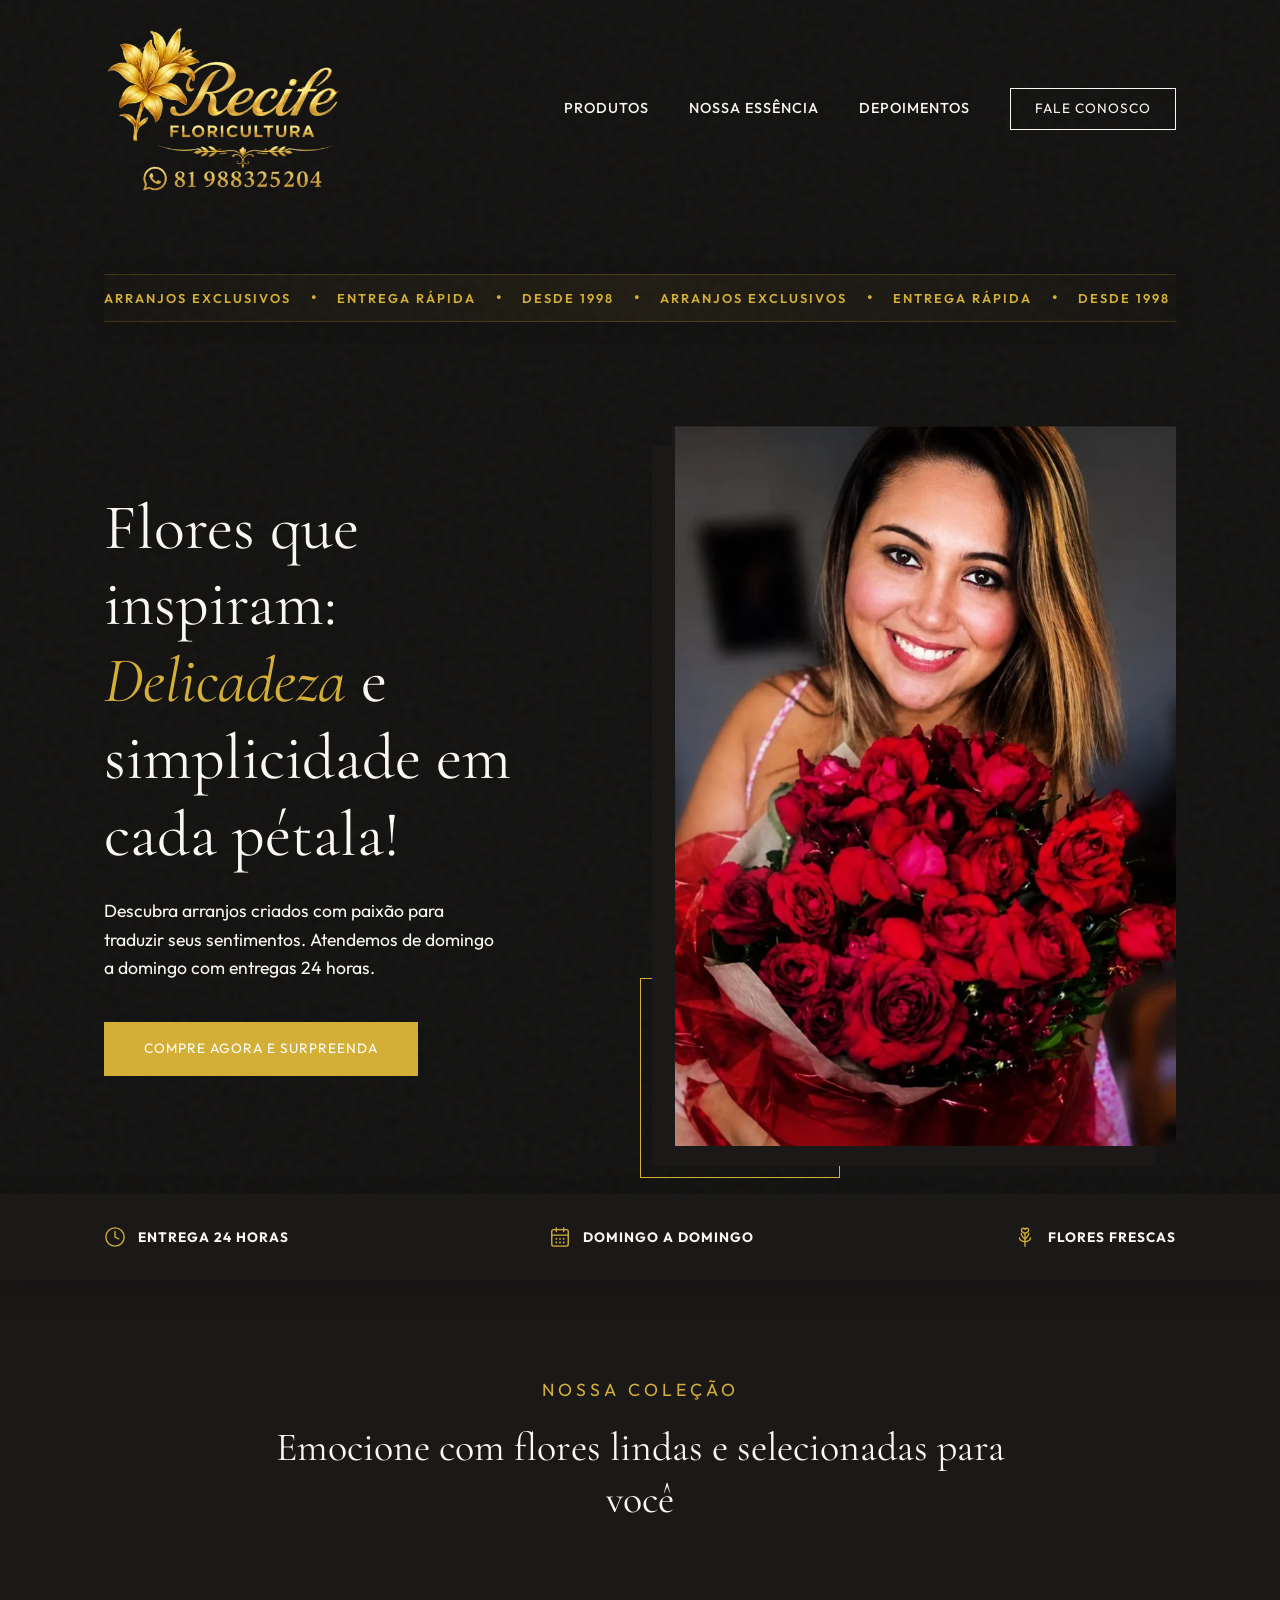
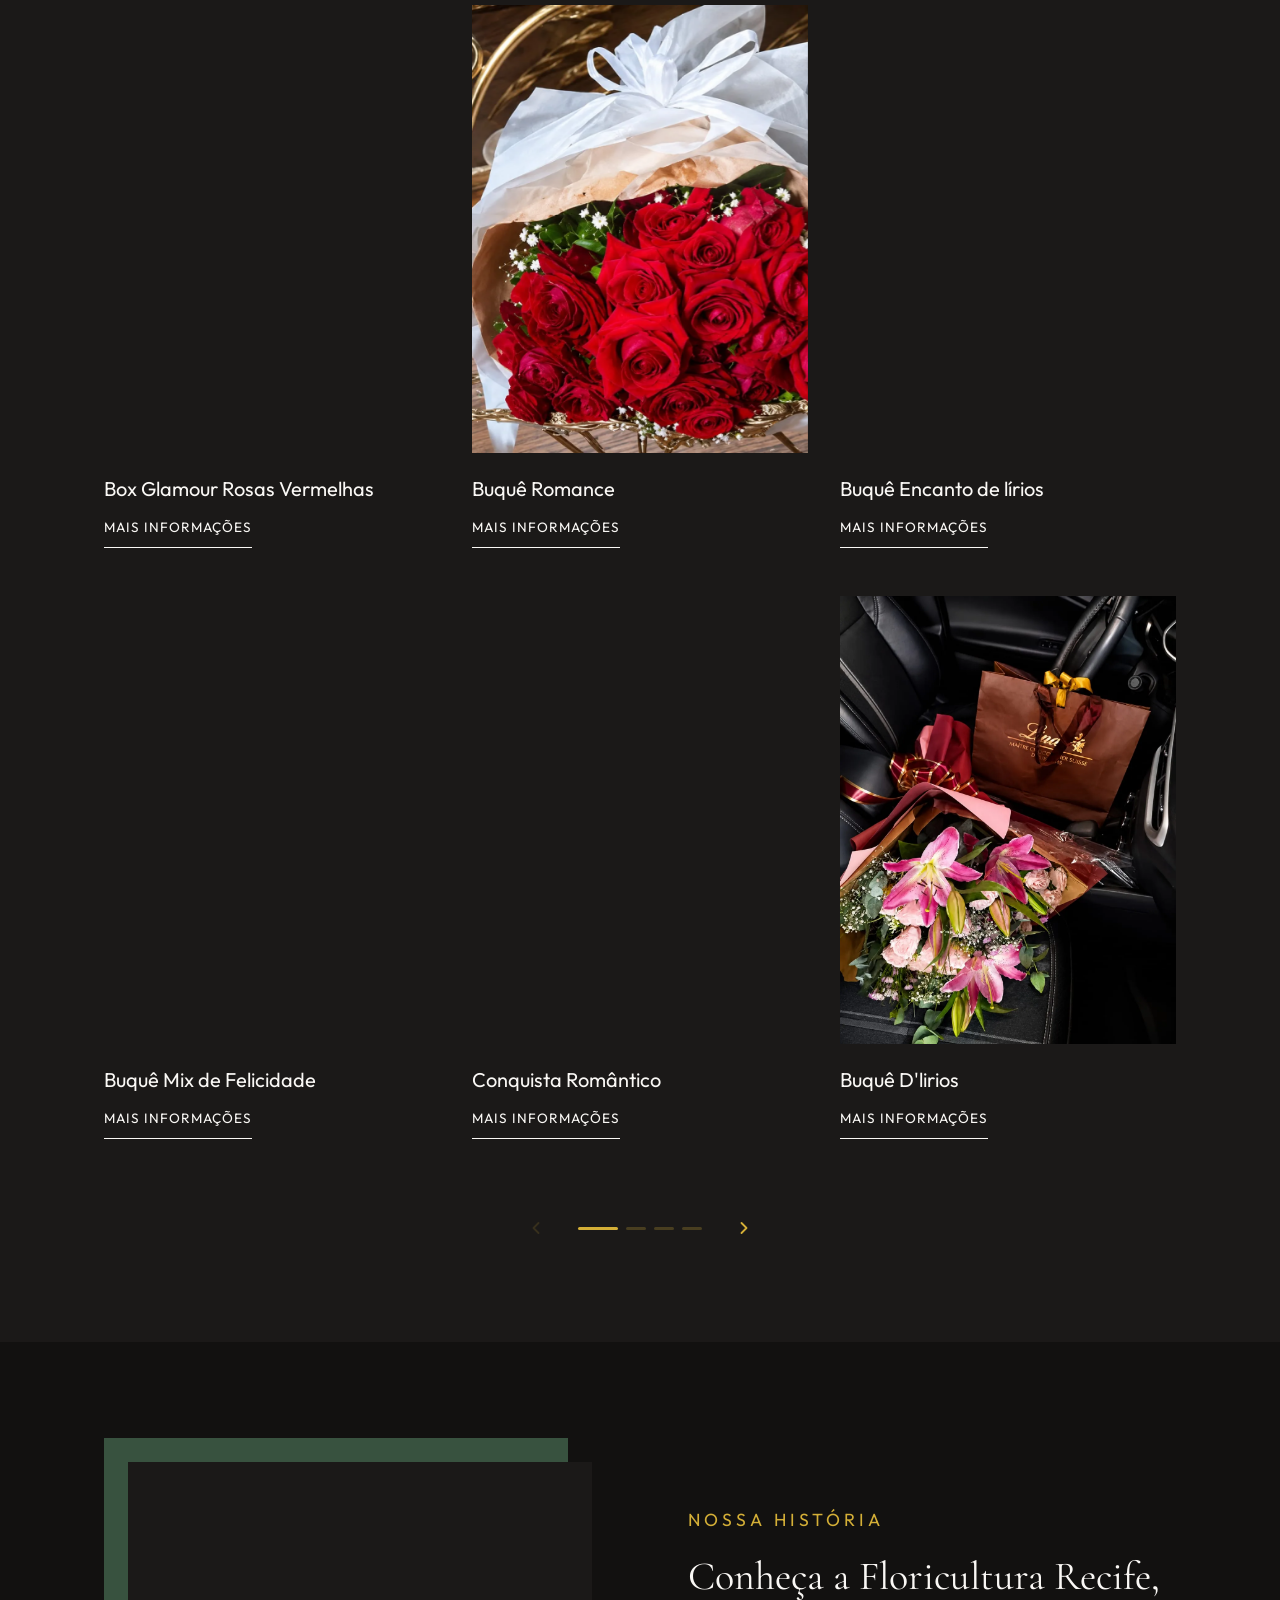
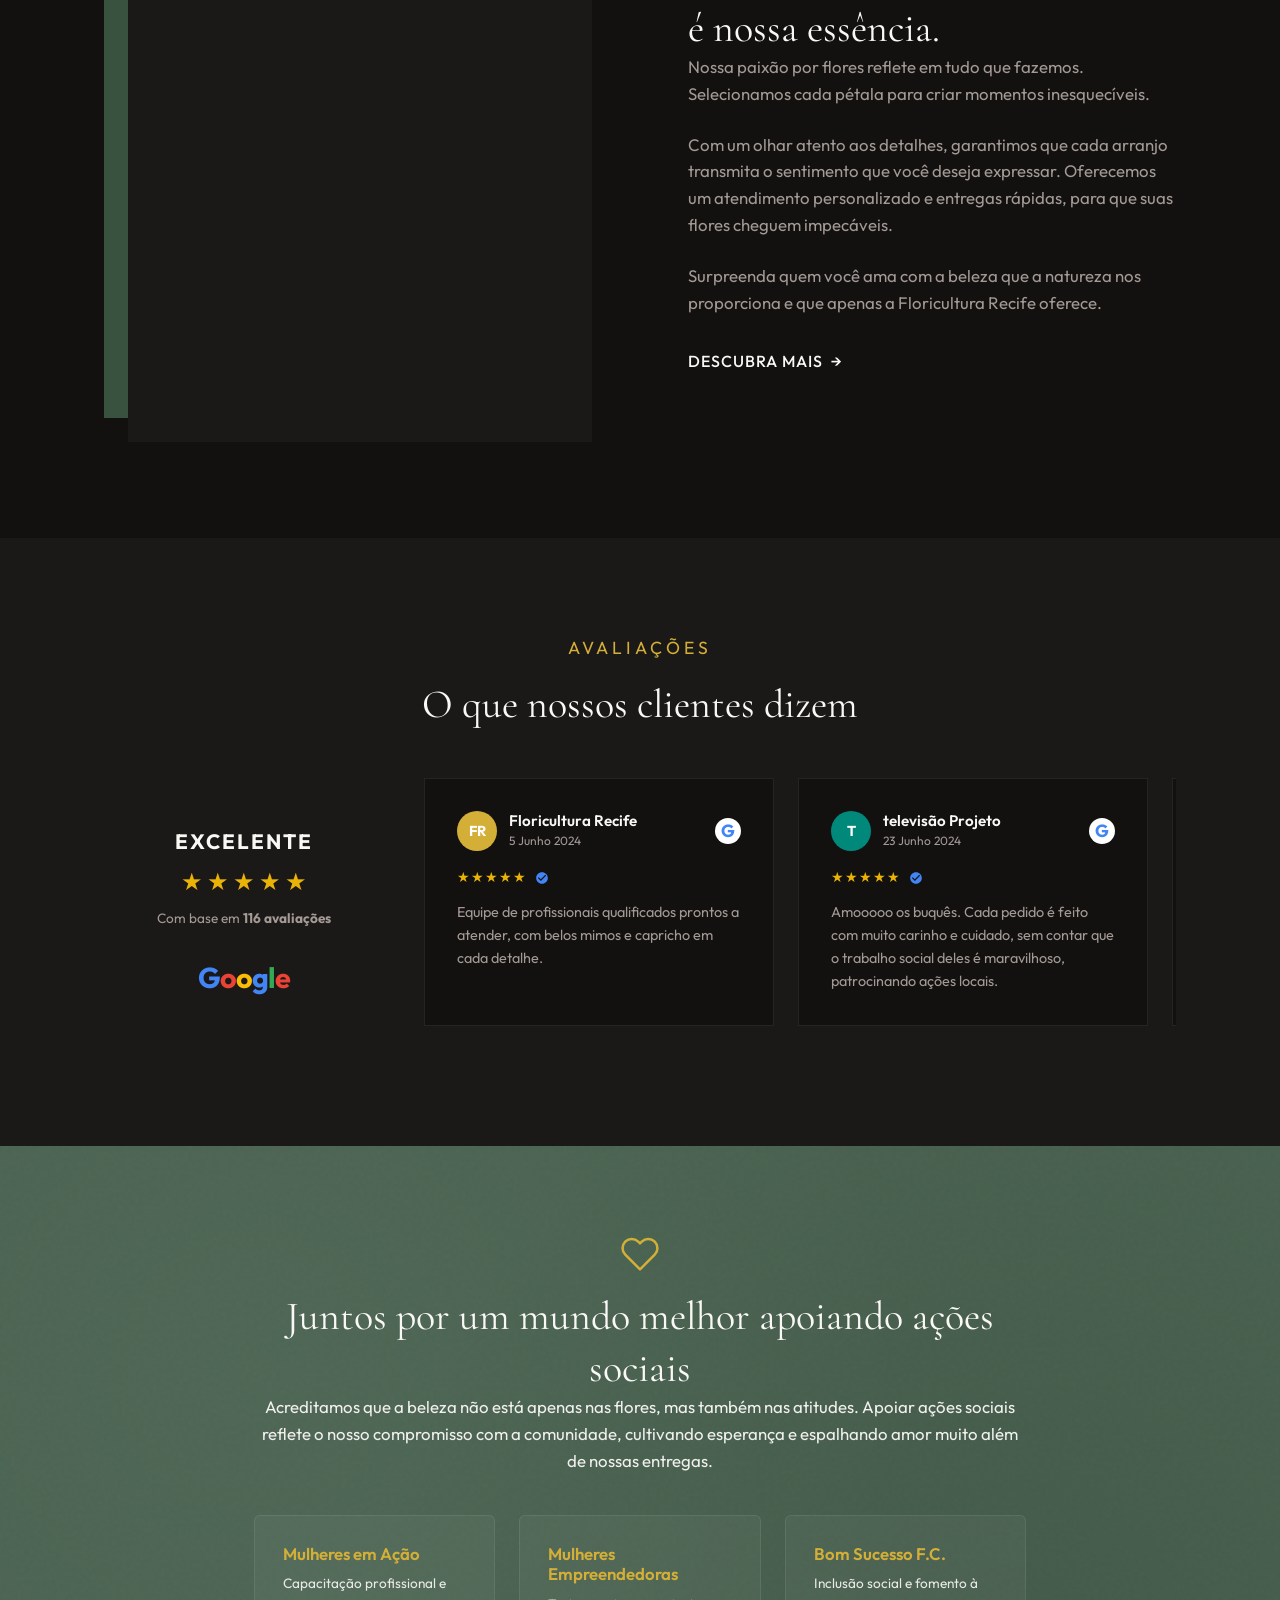
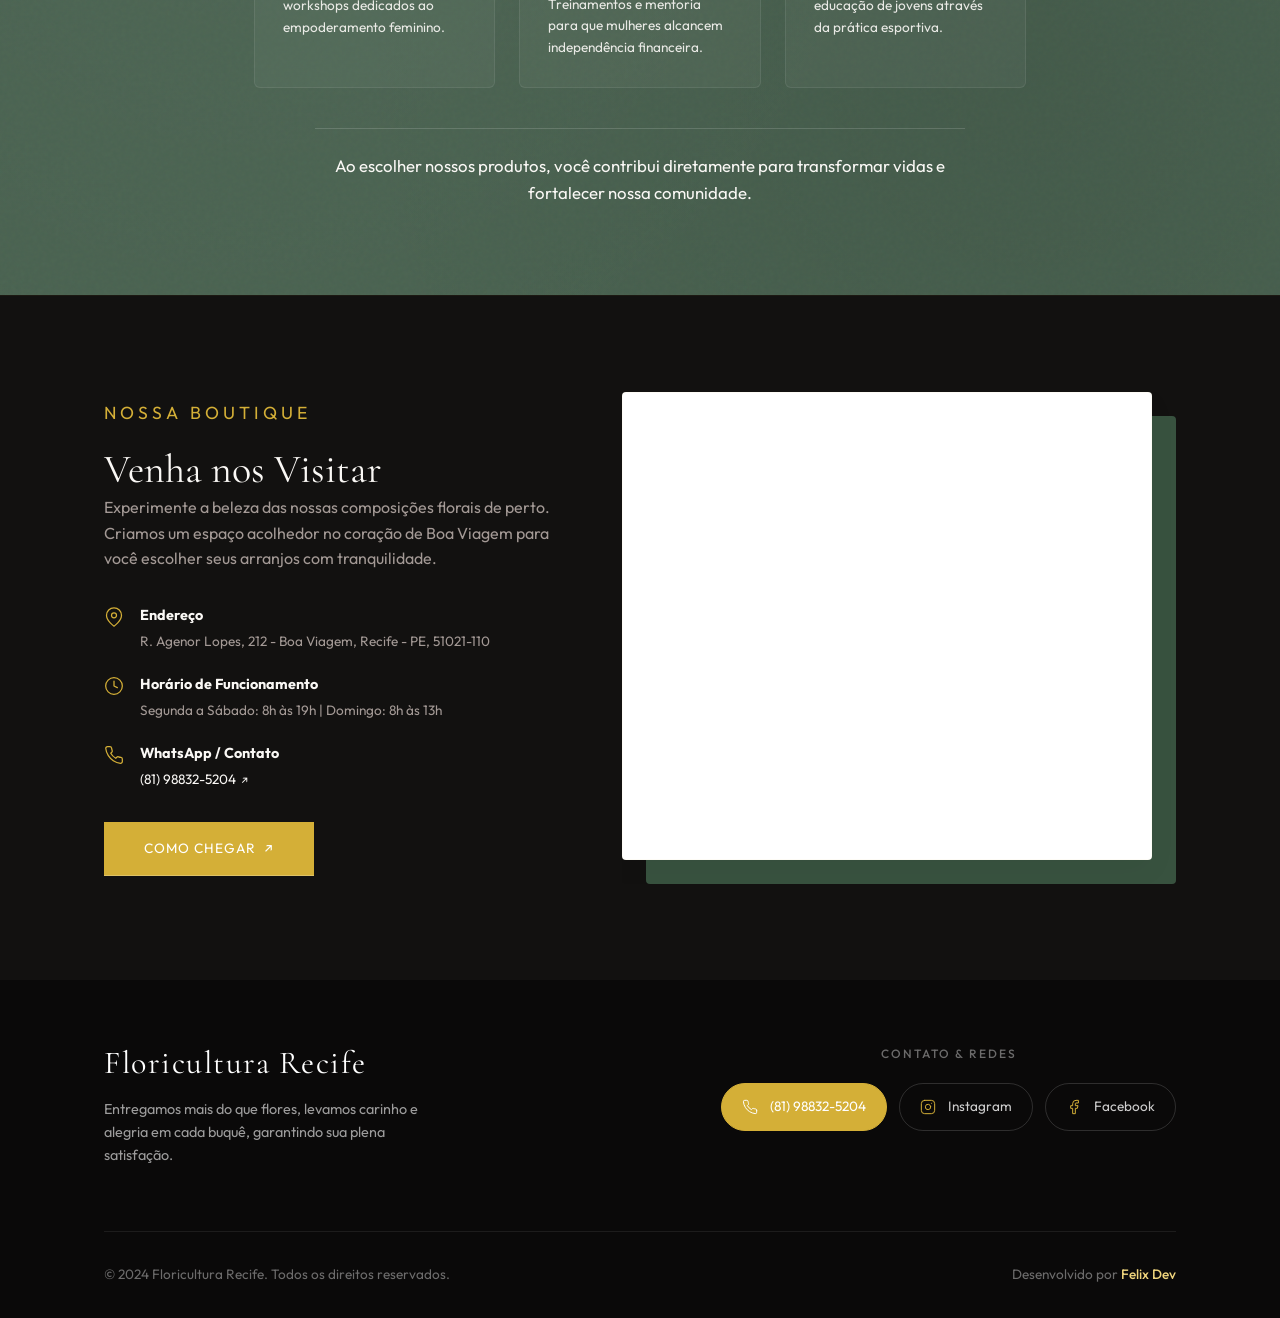
==== commit d5cb4a72: "feat: adicionar buque encanto de lirios e buque de rosas brancas, e reordenar catalogo" ====
--- a/index.html
+++ b/index.html
@@ -262,13 +262,13 @@
 
                             <div class="product-card animate-fade-up" style="animation-delay: 0.3s;">
                                 <div class="product-image">
-                                    <a href="produto.html?id=buque-aniversario">
-                                        <img src="images/bouquet_anniversary.webp" width="600" height="800" loading="eager" alt="Buquê Aniversário" decoding="async">
-                                    </a>
-                                </div>
-                                <div class="product-info">
-                                    <h3>Buquê Aniversário</h3>
-                                    <a href="produto.html?id=buque-aniversario" class="btn-secondary">Mais Informações</a>
+                                    <a href="produto.html?id=buque-encanto-lirios">
+                                        <img src="images/buque_encanto_lirios.webp" width="600" height="800" loading="eager" alt="Buquê Encanto de lírios" decoding="async">
+                                    </a>
+                                </div>
+                                <div class="product-info">
+                                    <h3>Buquê Encanto de lírios</h3>
+                                    <a href="produto.html?id=buque-encanto-lirios" class="btn-secondary">Mais Informações</a>
                                 </div>
                             </div>
 
@@ -361,6 +361,18 @@
 
                             <div class="product-card animate-fade-up" style="animation-delay: 0.5s;">
                                 <div class="product-image">
+                                    <a href="produto.html?id=buque-rosas-brancas">
+                                        <img src="images/buque_rosas_brancas.webp" width="600" height="800" loading="eager" alt="Buquê de Rosas Brancas" decoding="async">
+                                    </a>
+                                </div>
+                                <div class="product-info">
+                                    <h3>Buquê de Rosas Brancas</h3>
+                                    <a href="produto.html?id=buque-rosas-brancas" class="btn-secondary">Mais Informações</a>
+                                </div>
+                            </div>
+
+                            <div class="product-card animate-fade-up" style="animation-delay: 0.6s;">
+                                <div class="product-image">
                                     <a href="produto.html?id=orquideas">
                                         <img src="images/orquideas.webp" width="600" height="800" loading="eager" alt="Orquídeas" decoding="async">
                                     </a>
@@ -368,18 +380,6 @@
                                 <div class="product-info">
                                     <h3>Orquídeas</h3>
                                     <a href="produto.html?id=orquideas" class="btn-secondary">Mais Informações</a>
-                                </div>
-                            </div>
-
-                            <div class="product-card animate-fade-up" style="animation-delay: 0.6s;">
-                                <div class="product-image">
-                                    <a href="produto.html?id=kit-romance">
-                                        <img src="images/kit_romance.webp" width="600" height="800" loading="eager" alt="Kit Romance" decoding="async">
-                                    </a>
-                                </div>
-                                <div class="product-info">
-                                    <h3>Kit Romance</h3>
-                                    <a href="produto.html?id=kit-romance" class="btn-secondary">Mais Informações</a>
                                 </div>
                             </div>
                         </div>
@@ -388,6 +388,18 @@
                         <div class="slider-page">
                             <div class="product-card animate-fade-up" style="animation-delay: 0.1s;">
                                 <div class="product-image">
+                                    <a href="produto.html?id=kit-romance">
+                                        <img src="images/kit_romance.webp" width="600" height="800" loading="eager" alt="Kit Romance" decoding="async">
+                                    </a>
+                                </div>
+                                <div class="product-info">
+                                    <h3>Kit Romance</h3>
+                                    <a href="produto.html?id=kit-romance" class="btn-secondary">Mais Informações</a>
+                                </div>
+                            </div>
+
+                            <div class="product-card animate-fade-up" style="animation-delay: 0.2s;">
+                                <div class="product-image">
                                     <a href="produto.html?id=mix-especial">
                                         <img src="images/mix_especial.webp" width="600" height="800" loading="eager" alt="Mix Especial" decoding="async">
                                     </a>
@@ -398,7 +410,7 @@
                                 </div>
                             </div>
 
-                            <div class="product-card animate-fade-up" style="animation-delay: 0.2s;">
+                            <div class="product-card animate-fade-up" style="animation-delay: 0.3s;">
                                 <div class="product-image">
                                     <a href="produto.html?id=kit-especial-te-amo">
                                         <img src="images/kit_especial_te_amo.webp" width="600" height="800" loading="eager" alt="Kit Especial Te Amo" decoding="async">
@@ -410,7 +422,7 @@
                                 </div>
                             </div>
 
-                            <div class="product-card animate-fade-up" style="animation-delay: 0.3s;">
+                            <div class="product-card animate-fade-up" style="animation-delay: 0.4s;">
                                 <div class="product-image">
                                     <a href="produto.html?id=mimo-girassóis">
                                         <img src="images/mimo_girassois.webp" width="600" height="800" loading="eager" alt="Mimo Girassóis" decoding="async">
@@ -422,7 +434,7 @@
                                 </div>
                             </div>
 
-                            <div class="product-card animate-fade-up" style="animation-delay: 0.4s;">
+                            <div class="product-card animate-fade-up" style="animation-delay: 0.5s;">
                                 <div class="product-image">
                                     <a href="produto.html?id=cesta-romantica-com-chocolate">
                                         <img src="images/cesta_romantica_com_chocolate.webp" width="600" height="800" loading="eager" alt="Cesta Romântica com chocolate" decoding="async">
@@ -434,7 +446,7 @@
                                 </div>
                             </div>
 
-                            <div class="product-card animate-fade-up" style="animation-delay: 0.5s;">
+                            <div class="product-card animate-fade-up" style="animation-delay: 0.6s;">
                                 <div class="product-image">
                                     <a href="produto.html?id=cesta-de-girassóis-com-rosas">
                                         <img src="images/cesta_de_girassois_com_rosas.webp" width="600" height="800" loading="eager" alt="Cesta de Girassóis com rosas" decoding="async">
@@ -443,18 +455,6 @@
                                 <div class="product-info">
                                     <h3>Cesta de Girassóis com rosas</h3>
                                     <a href="produto.html?id=cesta-de-girassóis-com-rosas" class="btn-secondary">Mais Informações</a>
-                                </div>
-                            </div>
-
-                            <div class="product-card animate-fade-up" style="animation-delay: 0.6s;">
-                                <div class="product-image">
-                                    <a href="produto.html?id=cesta-mix-mimo-especial">
-                                        <img src="images/cesta_mix_mimo_especial.webp" width="600" height="800" loading="eager" alt="Cesta Mix Mimo Especial" decoding="async">
-                                    </a>
-                                </div>
-                                <div class="product-info">
-                                    <h3>Cesta Mix Mimo Especial</h3>
-                                    <a href="produto.html?id=cesta-mix-mimo-especial" class="btn-secondary">Mais Informações</a>
                                 </div>
                             </div>
                         </div>
@@ -463,6 +463,18 @@
                         <div class="slider-page">
                             <div class="product-card animate-fade-up" style="animation-delay: 0.1s;">
                                 <div class="product-image">
+                                    <a href="produto.html?id=cesta-mix-mimo-especial">
+                                        <img src="images/cesta_mix_mimo_especial.webp" width="600" height="800" loading="eager" alt="Cesta Mix Mimo Especial" decoding="async">
+                                    </a>
+                                </div>
+                                <div class="product-info">
+                                    <h3>Cesta Mix Mimo Especial</h3>
+                                    <a href="produto.html?id=cesta-mix-mimo-especial" class="btn-secondary">Mais Informações</a>
+                                </div>
+                            </div>
+
+                            <div class="product-card animate-fade-up" style="animation-delay: 0.2s;">
+                                <div class="product-image">
                                     <a href="produto.html?id=buque-conquista">
                                         <img src="images/buque_conquista.webp" width="600" height="800" loading="eager" alt="Buquê Conquista" decoding="async">
                                     </a>
@@ -473,7 +485,7 @@
                                 </div>
                             </div>
 
-                            <div class="product-card animate-fade-up" style="animation-delay: 0.2s;">
+                            <div class="product-card animate-fade-up" style="animation-delay: 0.3s;">
                                 <div class="product-image">
                                     <a href="produto.html?id=kit-rosas-e-chocolate">
                                         <img src="images/luxury_basket_joy.webp" width="600" height="800" loading="eager" alt="Kit Rosas e Chocolate" decoding="async">
@@ -485,7 +497,7 @@
                                 </div>
                             </div>
 
-                            <div class="product-card animate-fade-up" style="animation-delay: 0.3s;">
+                            <div class="product-card animate-fade-up" style="animation-delay: 0.4s;">
                                 <div class="product-image">
                                     <a href="produto.html?id=buque-lirios-rosas">
                                         <img src="images/bouquet_lilies_roses.webp" width="600" height="800" loading="eager" alt="Buquê Lírios com Rosas" decoding="async">
@@ -494,6 +506,18 @@
                                 <div class="product-info">
                                     <h3>Buquê Lírios com Rosas</h3>
                                     <a href="produto.html?id=buque-lirios-rosas" class="btn-secondary">Mais Informações</a>
+                                </div>
+                            </div>
+
+                            <div class="product-card animate-fade-up" style="animation-delay: 0.5s;">
+                                <div class="product-image">
+                                    <a href="produto.html?id=buque-aniversario">
+                                        <img src="images/bouquet_anniversary.webp" width="600" height="800" loading="eager" alt="Buquê Aniversário" decoding="async">
+                                    </a>
+                                </div>
+                                <div class="product-info">
+                                    <h3>Buquê Aniversário</h3>
+                                    <a href="produto.html?id=buque-aniversario" class="btn-secondary">Mais Informações</a>
                                 </div>
                             </div>
                         </div>
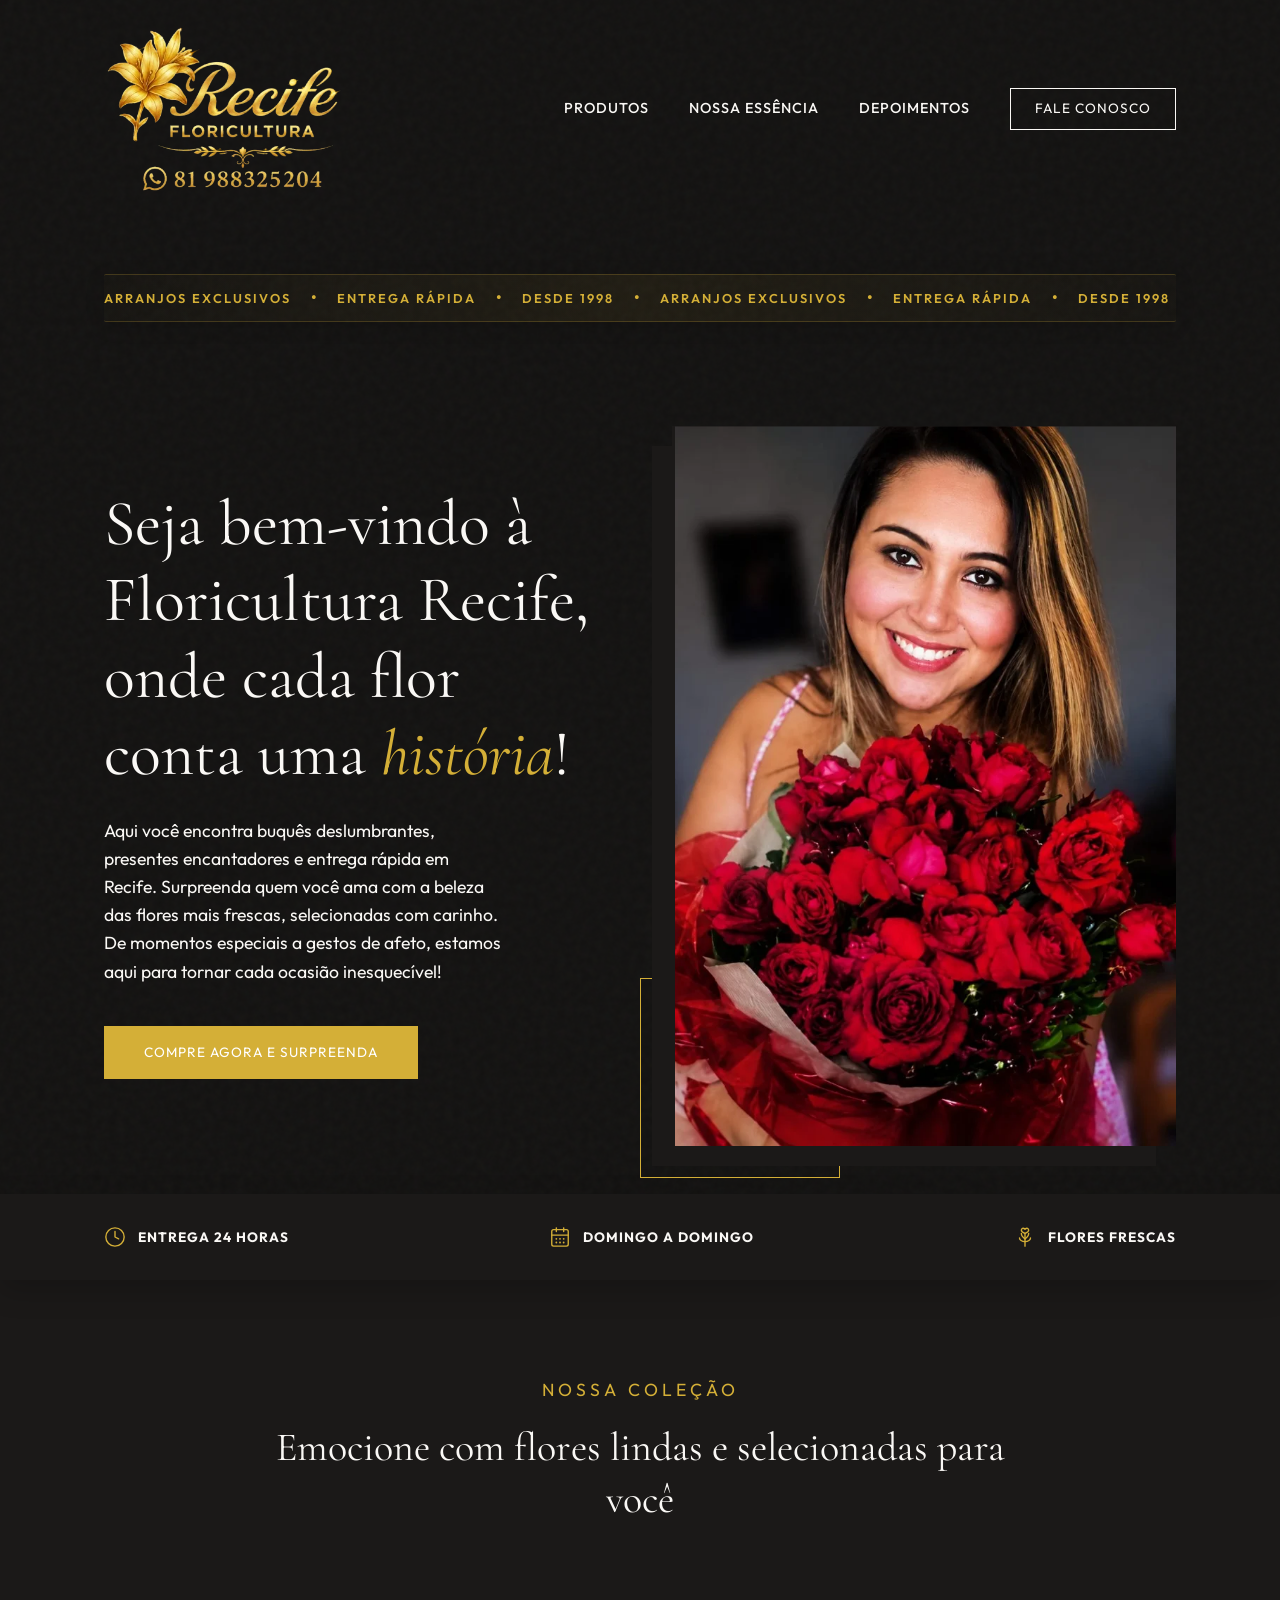
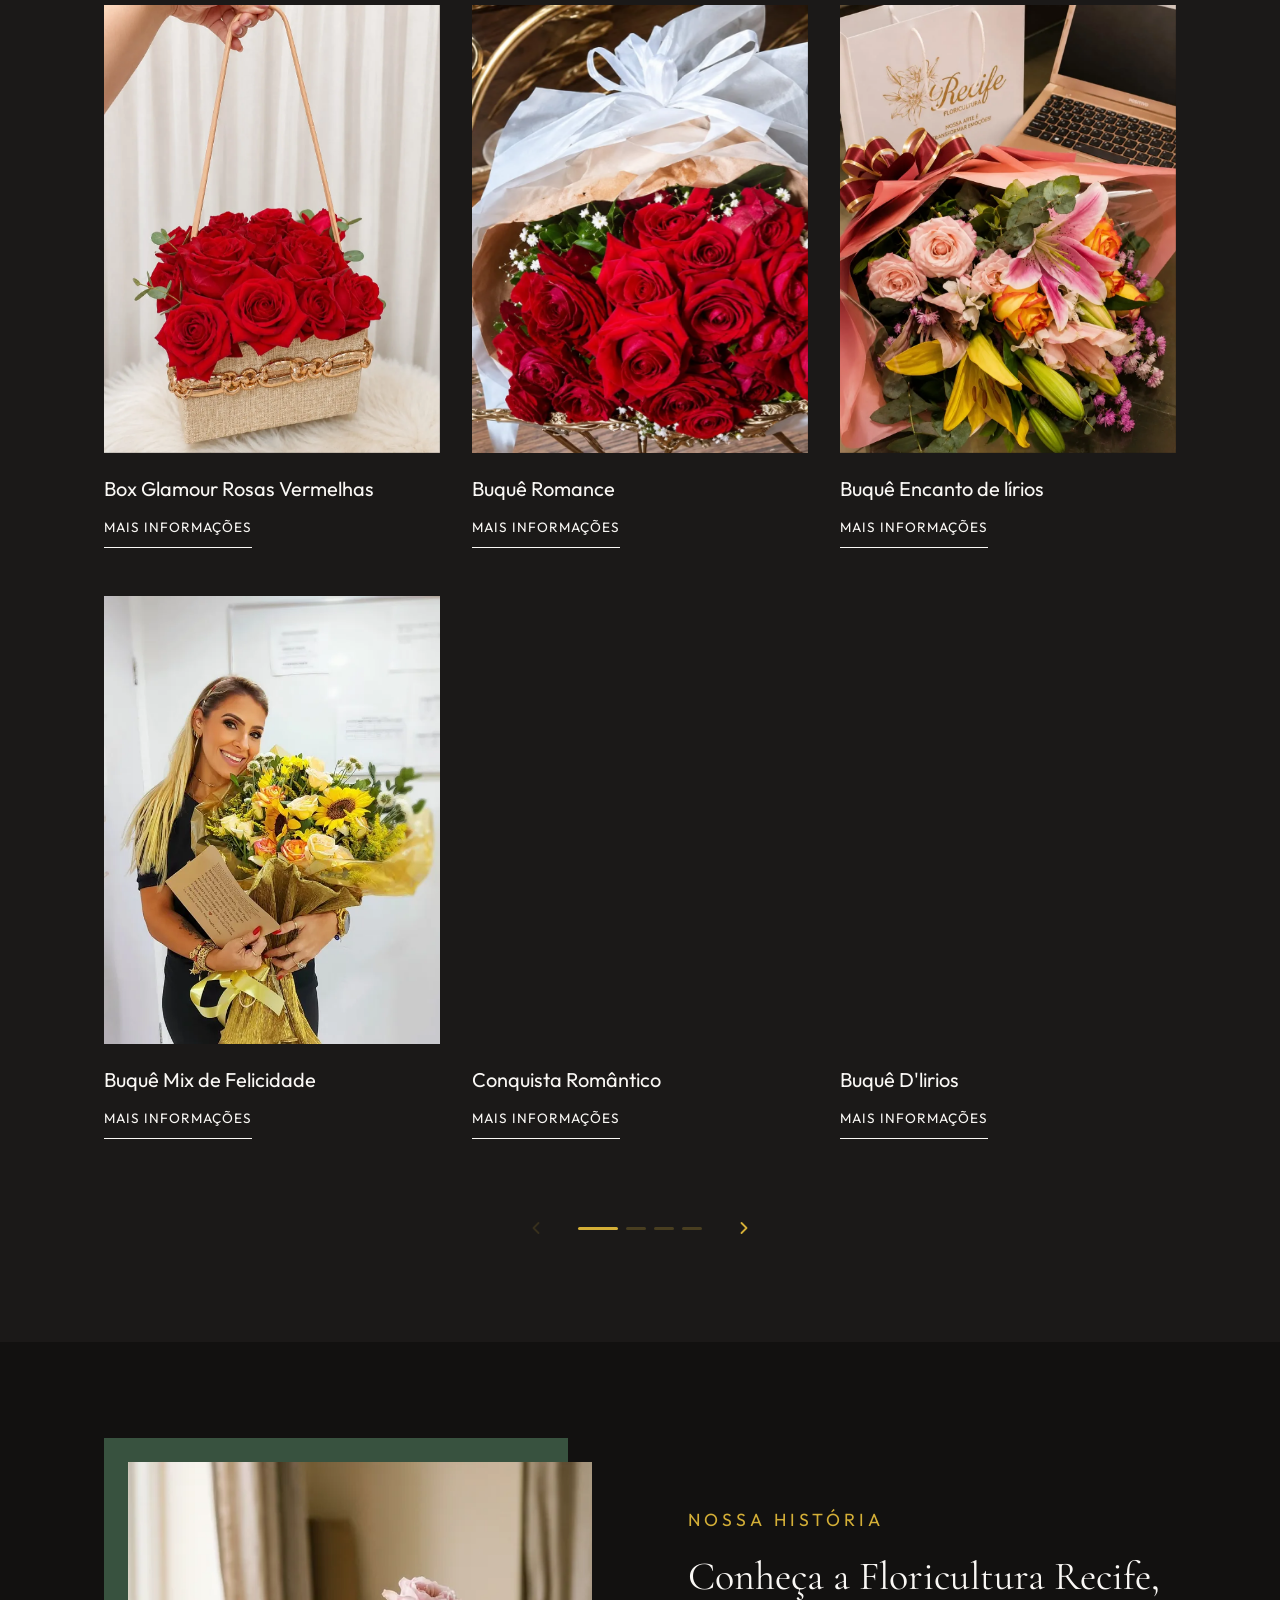
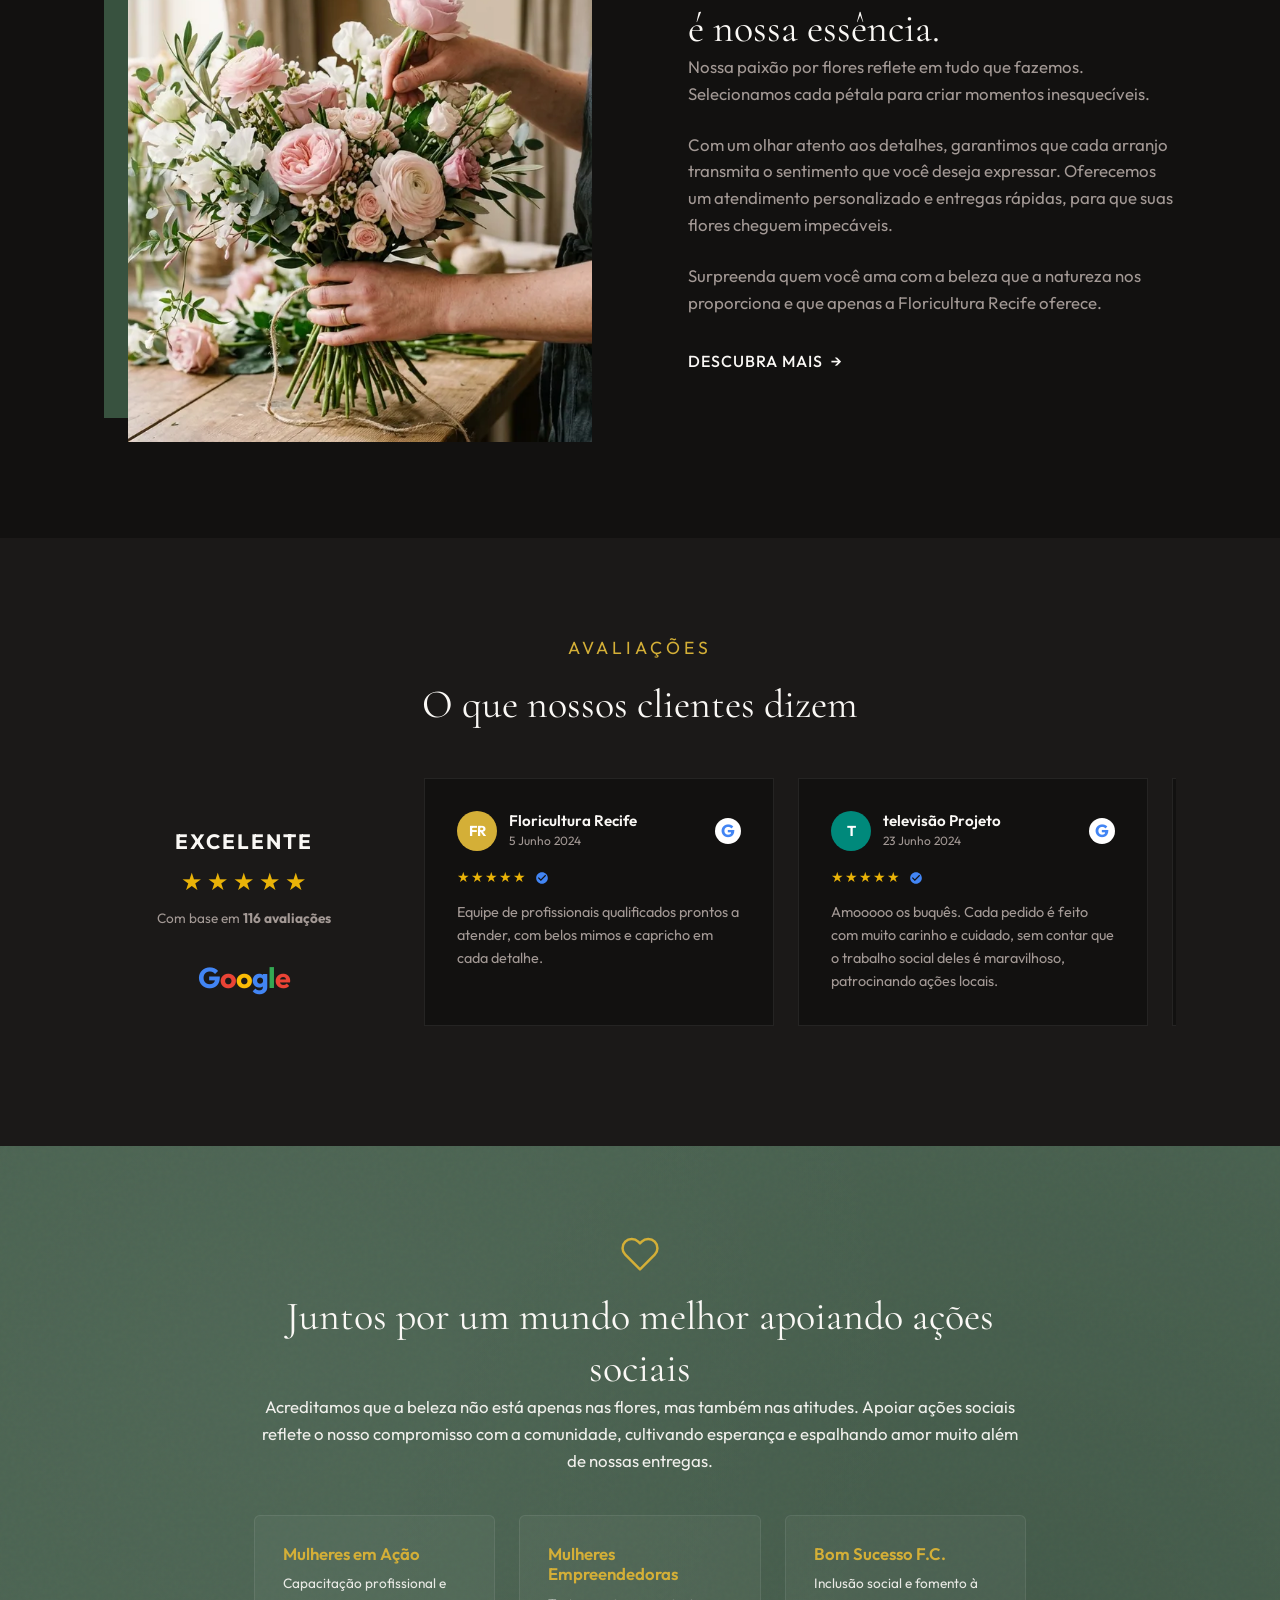
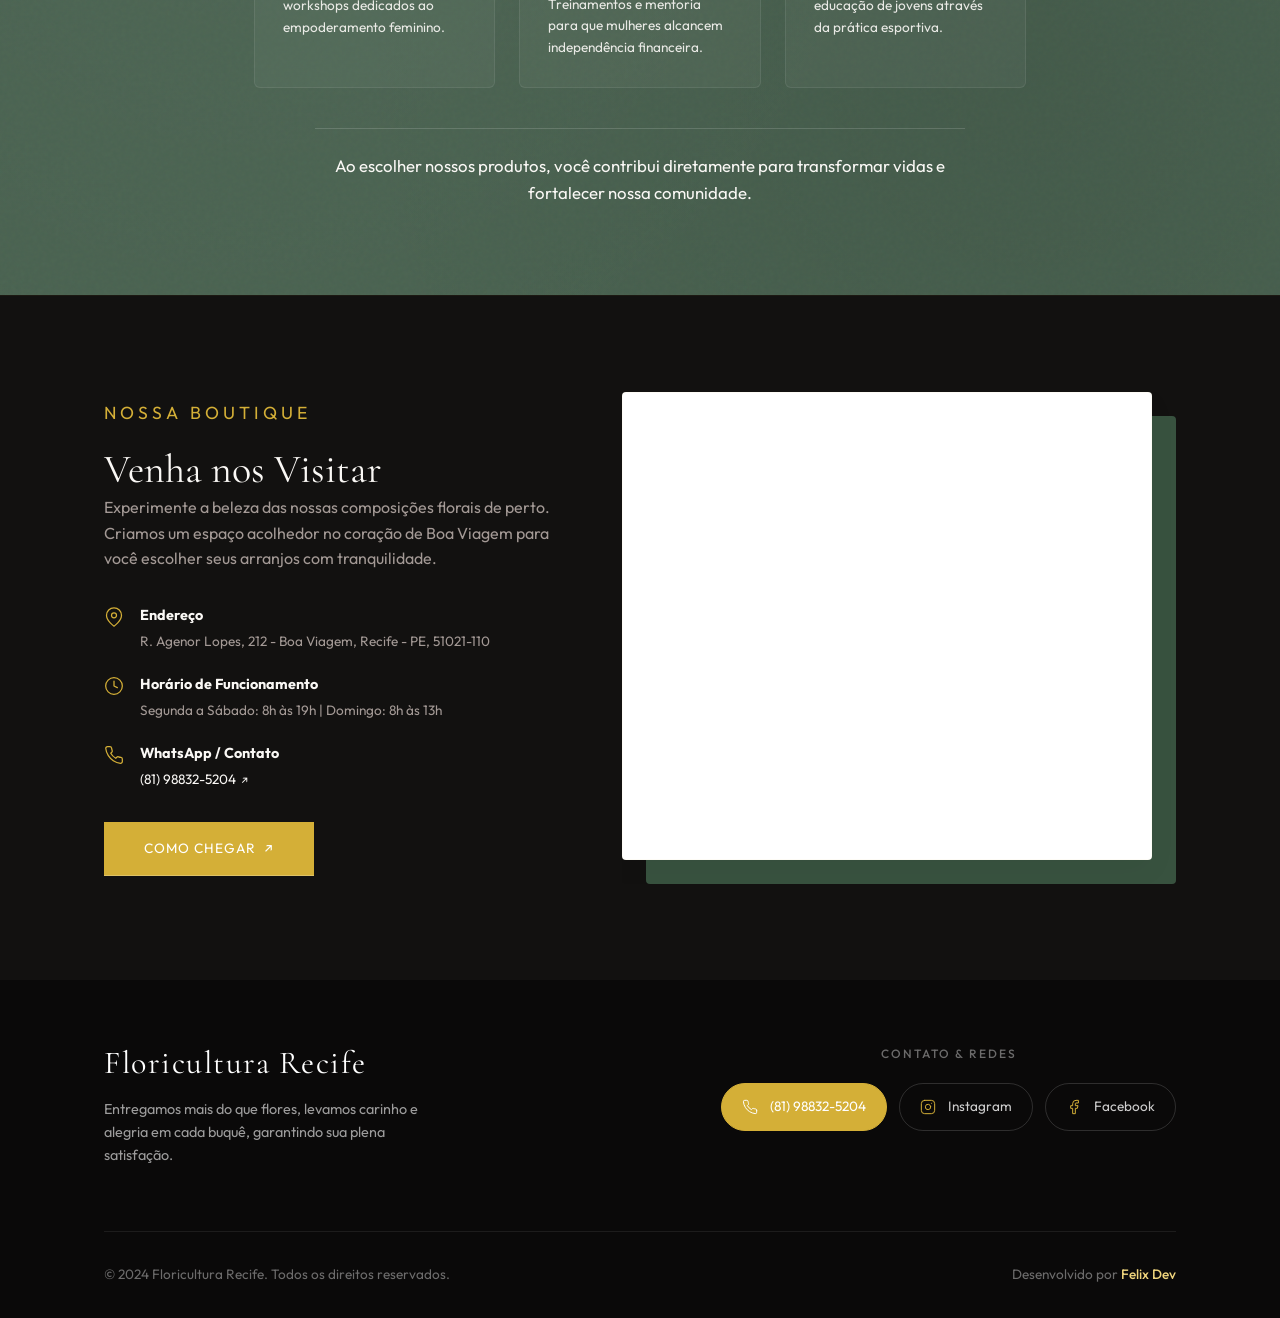
==== commit c0b87151: "feat: atualizar textos da seção hero com nova mensagem institucional" ====
--- a/index.html
+++ b/index.html
@@ -4,9 +4,9 @@
 <head>
     <meta charset="UTF-8">
     <meta name="viewport" content="width=device-width, initial-scale=1.0">
-    <title>Floricultura Recife | Flores que Inspiram</title>
+    <title>Floricultura Recife | Onde cada flor conta uma história</title>
     <meta name="description"
-        content="Flores que inspiram: Delicadeza e simplicidade em cada pétala. Atendemos de domingo a domingo com entregas 24 horas!">
+        content="Seja bem-vindo à Floricultura Recife, onde cada flor conta uma história! Encontre buquês deslumbrantes, presentes encantadores e entrega rápida em Recife.">
 
     <!-- Google Fonts -->
     <link rel="preconnect" href="https://fonts.googleapis.com">
@@ -103,9 +103,8 @@
                 </div>
             </div>
             <div class="hero-content animate-fade-up">
-                <h1 class="hero-title">Flores que inspiram:<br><em>Delicadeza</em> e simplicidade em cada pétala!</h1>
-                <p class="hero-text">Descubra arranjos criados com paixão para traduzir seus sentimentos. Atendemos de
-                    domingo a domingo com entregas 24 horas.</p>
+                <h1 class="hero-title">Seja bem-vindo à Floricultura Recife,<br>onde cada flor conta uma <em>história</em>!</h1>
+                <p class="hero-text">Aqui você encontra buquês deslumbrantes, presentes encantadores e entrega rápida em Recife. Surpreenda quem você ama com a beleza das flores mais frescas, selecionadas com carinho. De momentos especiais a gestos de afeto, estamos aqui para tornar cada ocasião inesquecível!</p>
                 <a href="#produtos" class="btn-primary">Compre Agora e Surpreenda</a>
             </div>
             <div class="hero-image-wrapper animate-fade-in in-view">
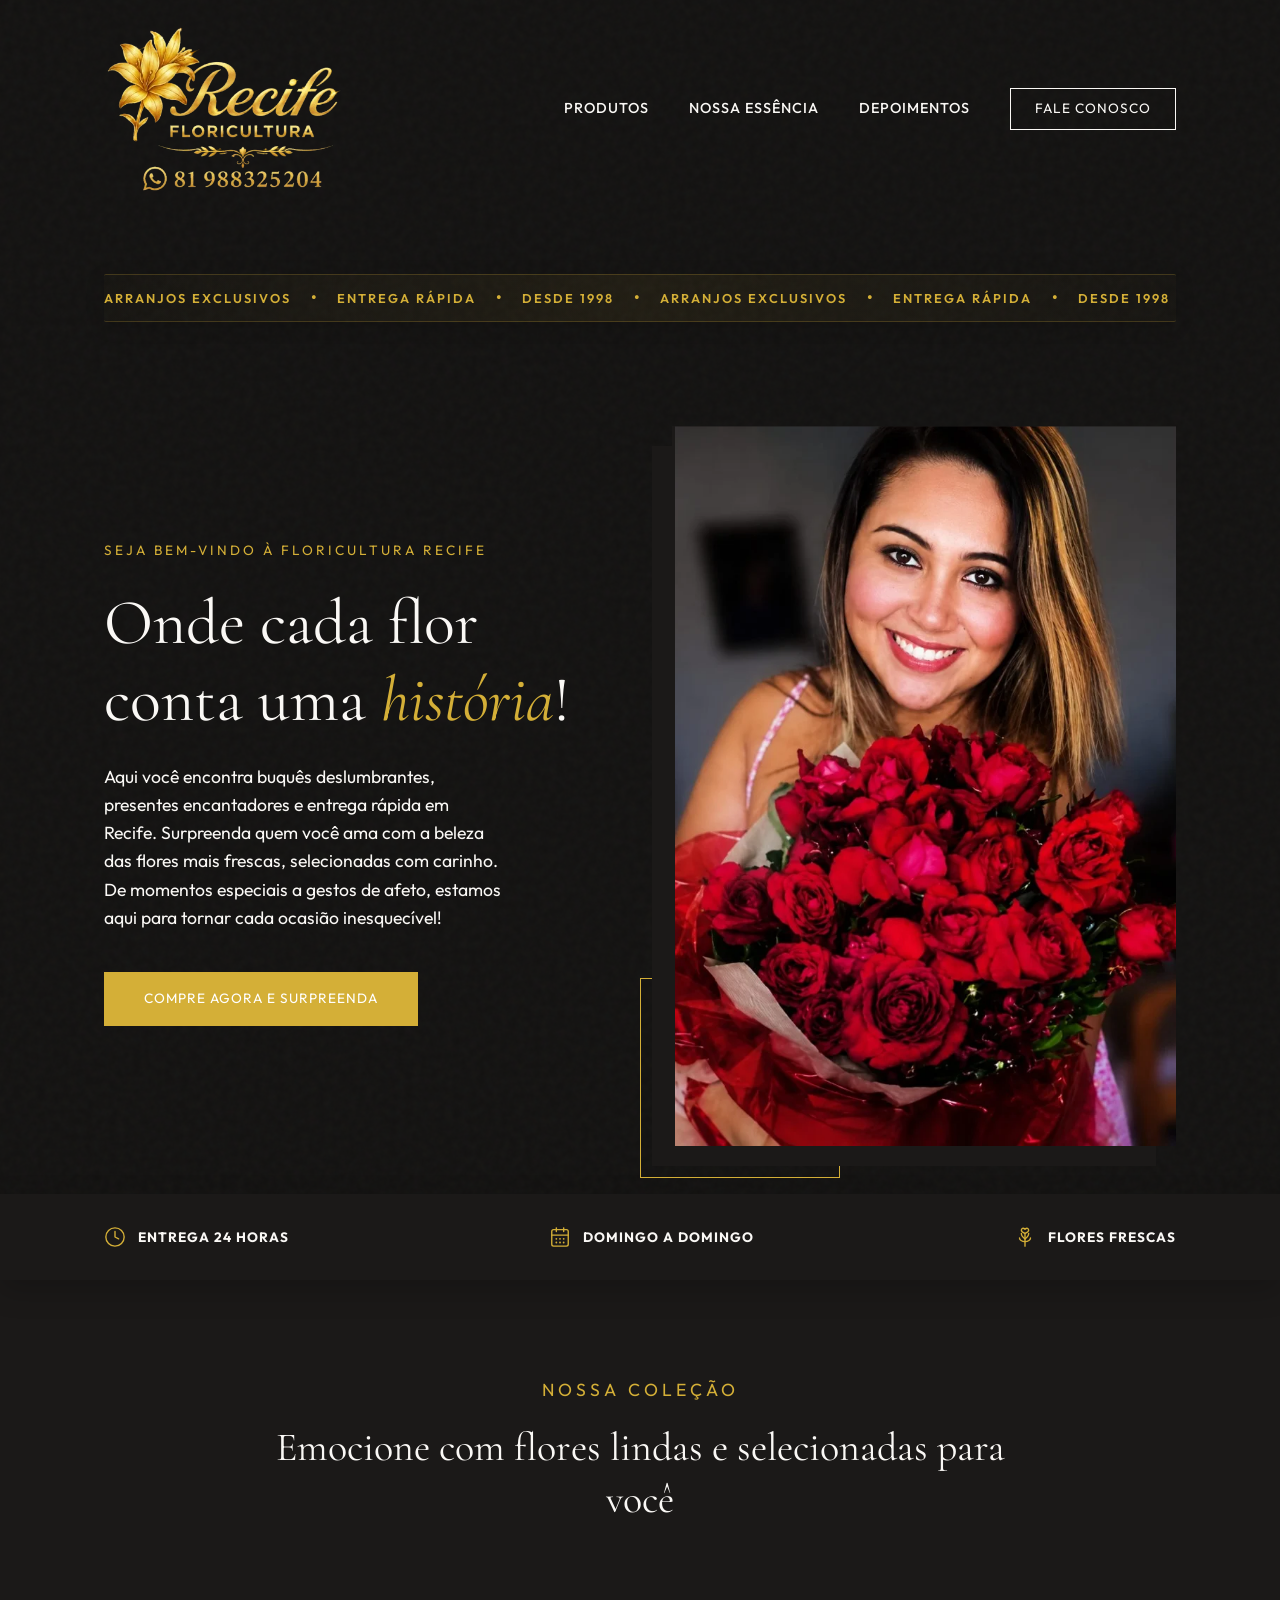
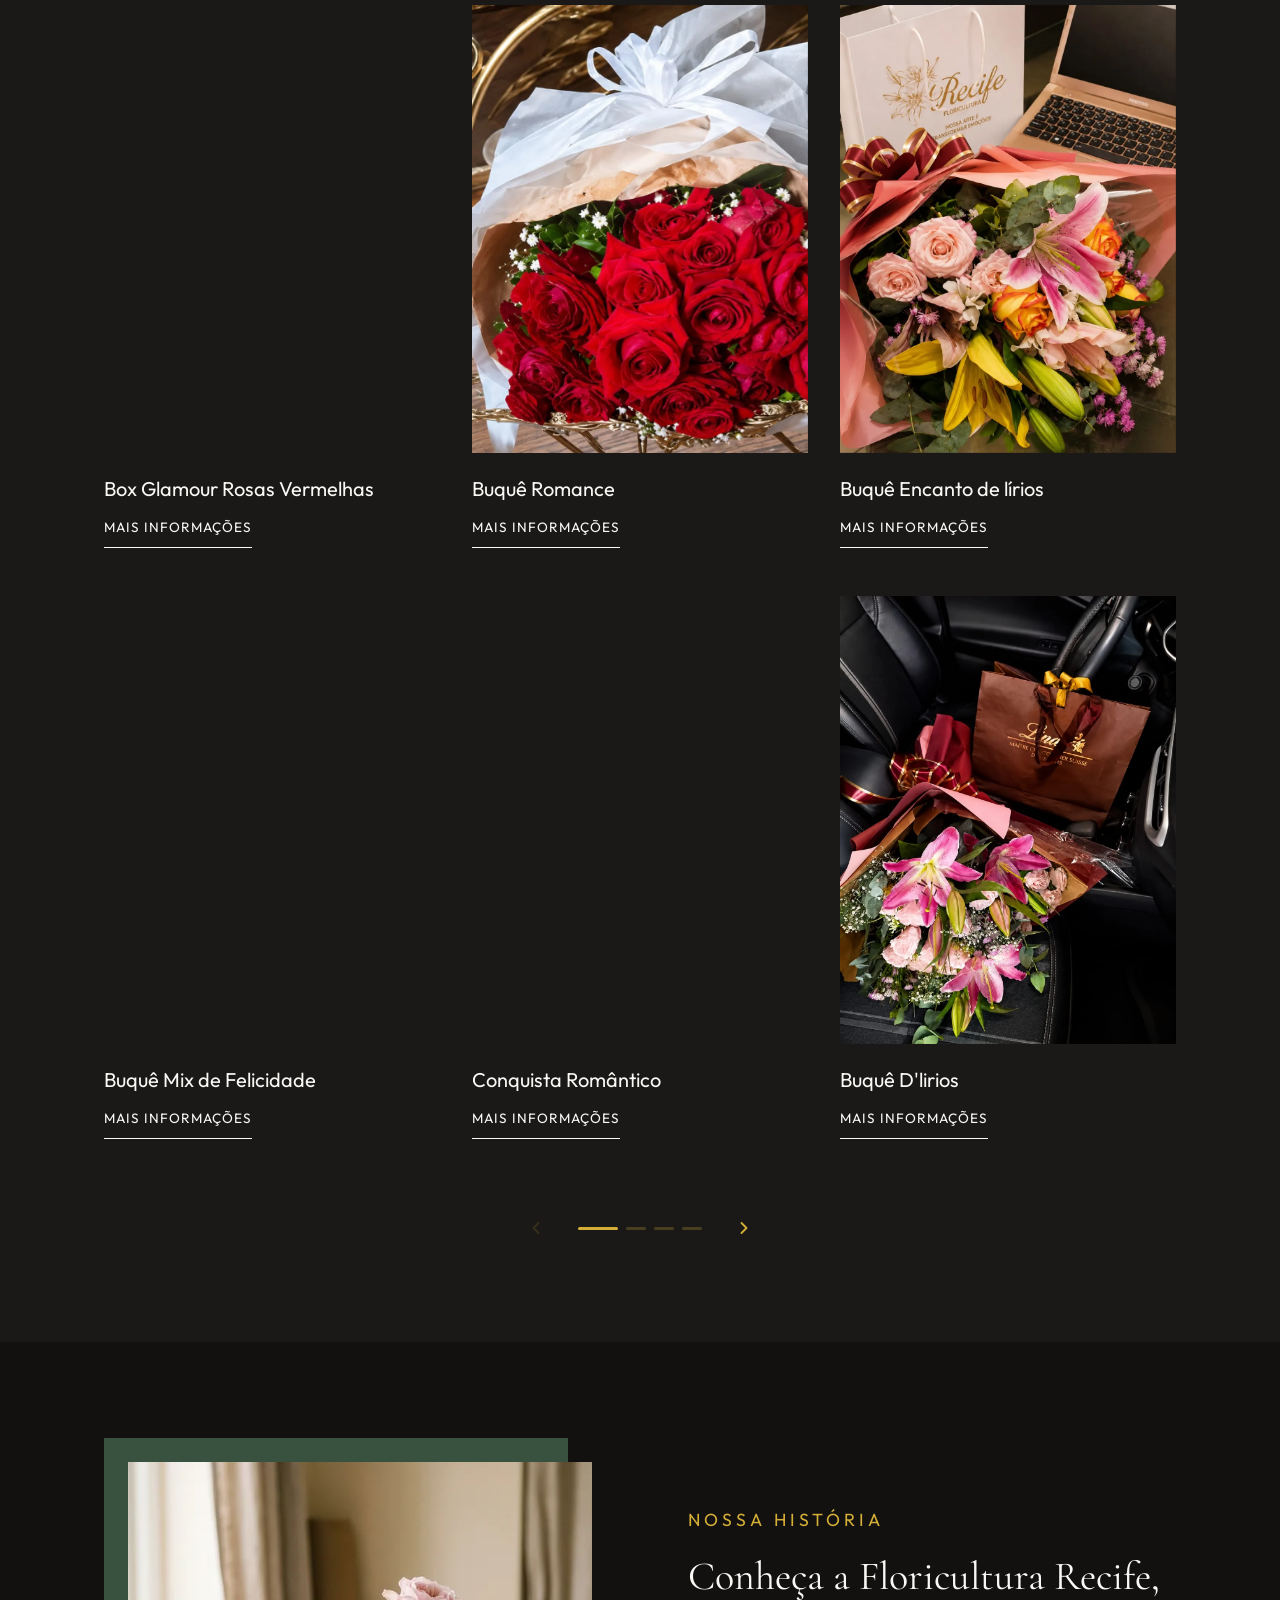
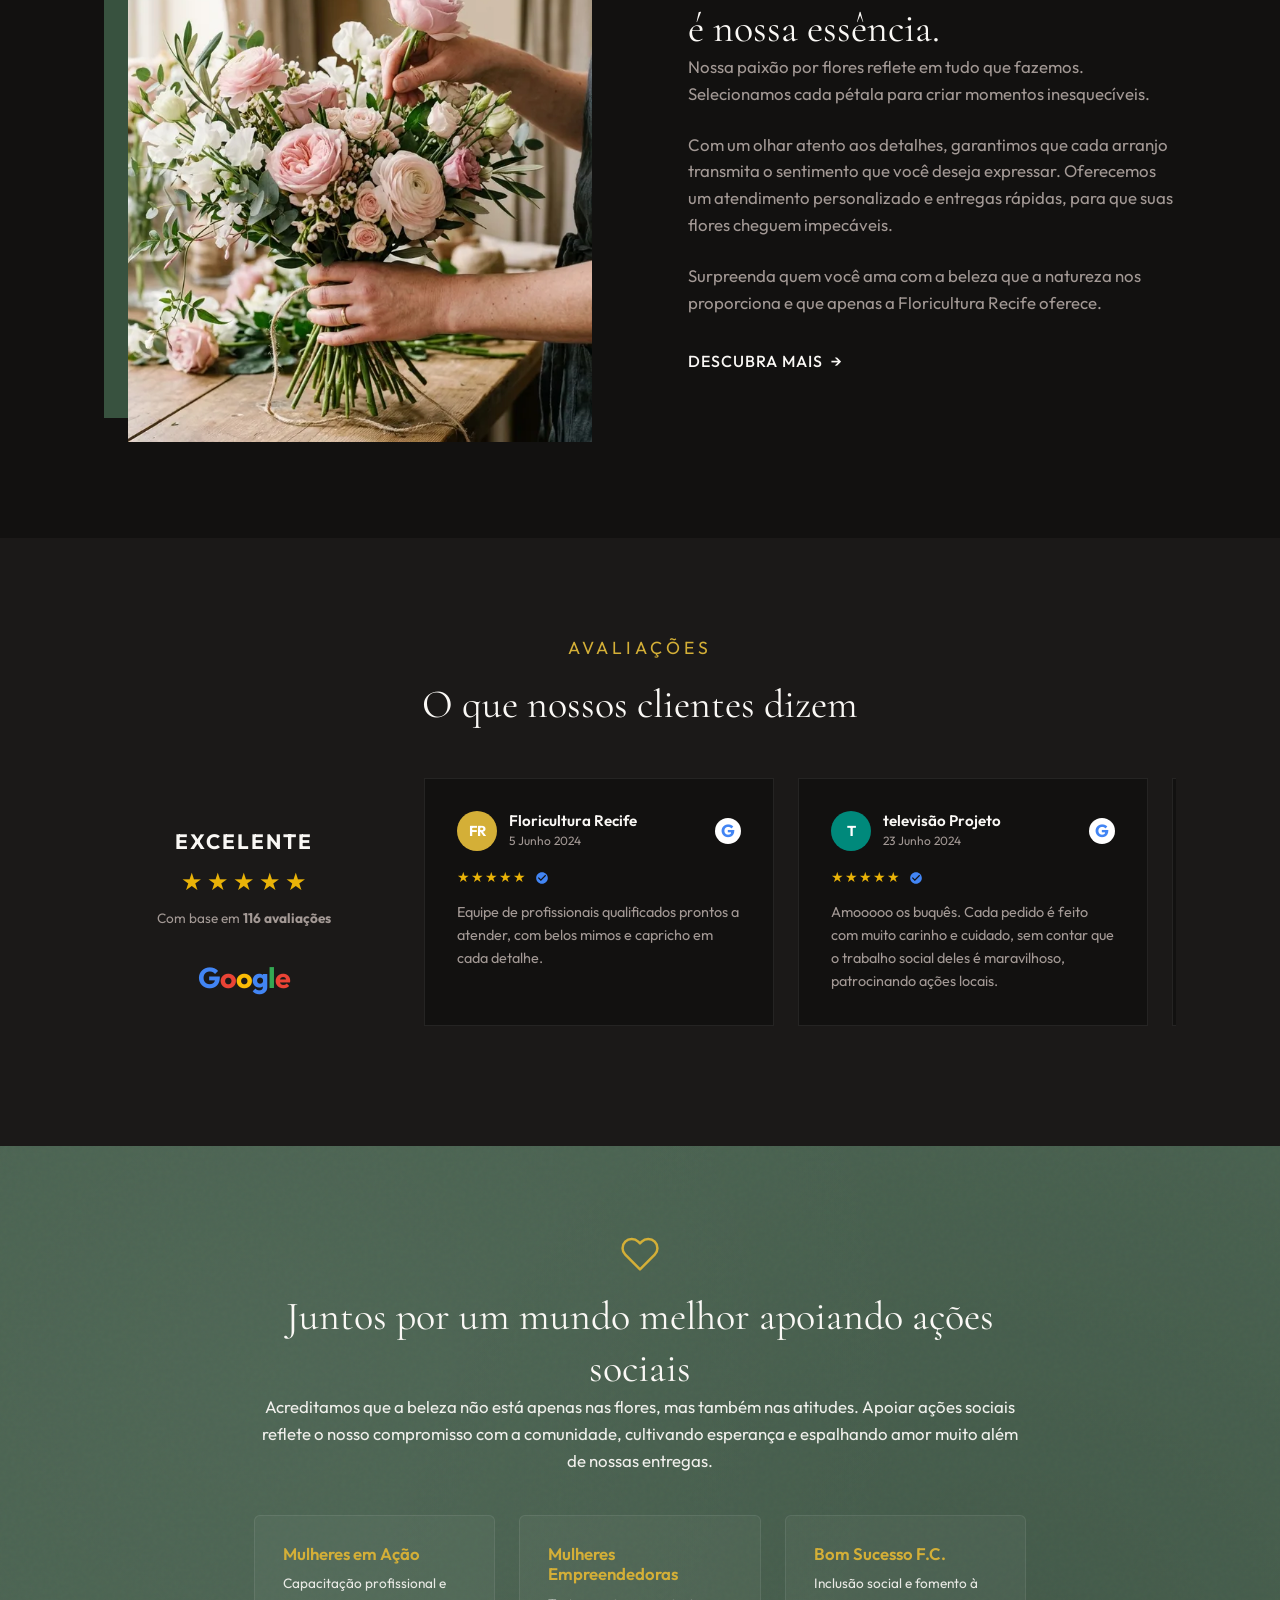
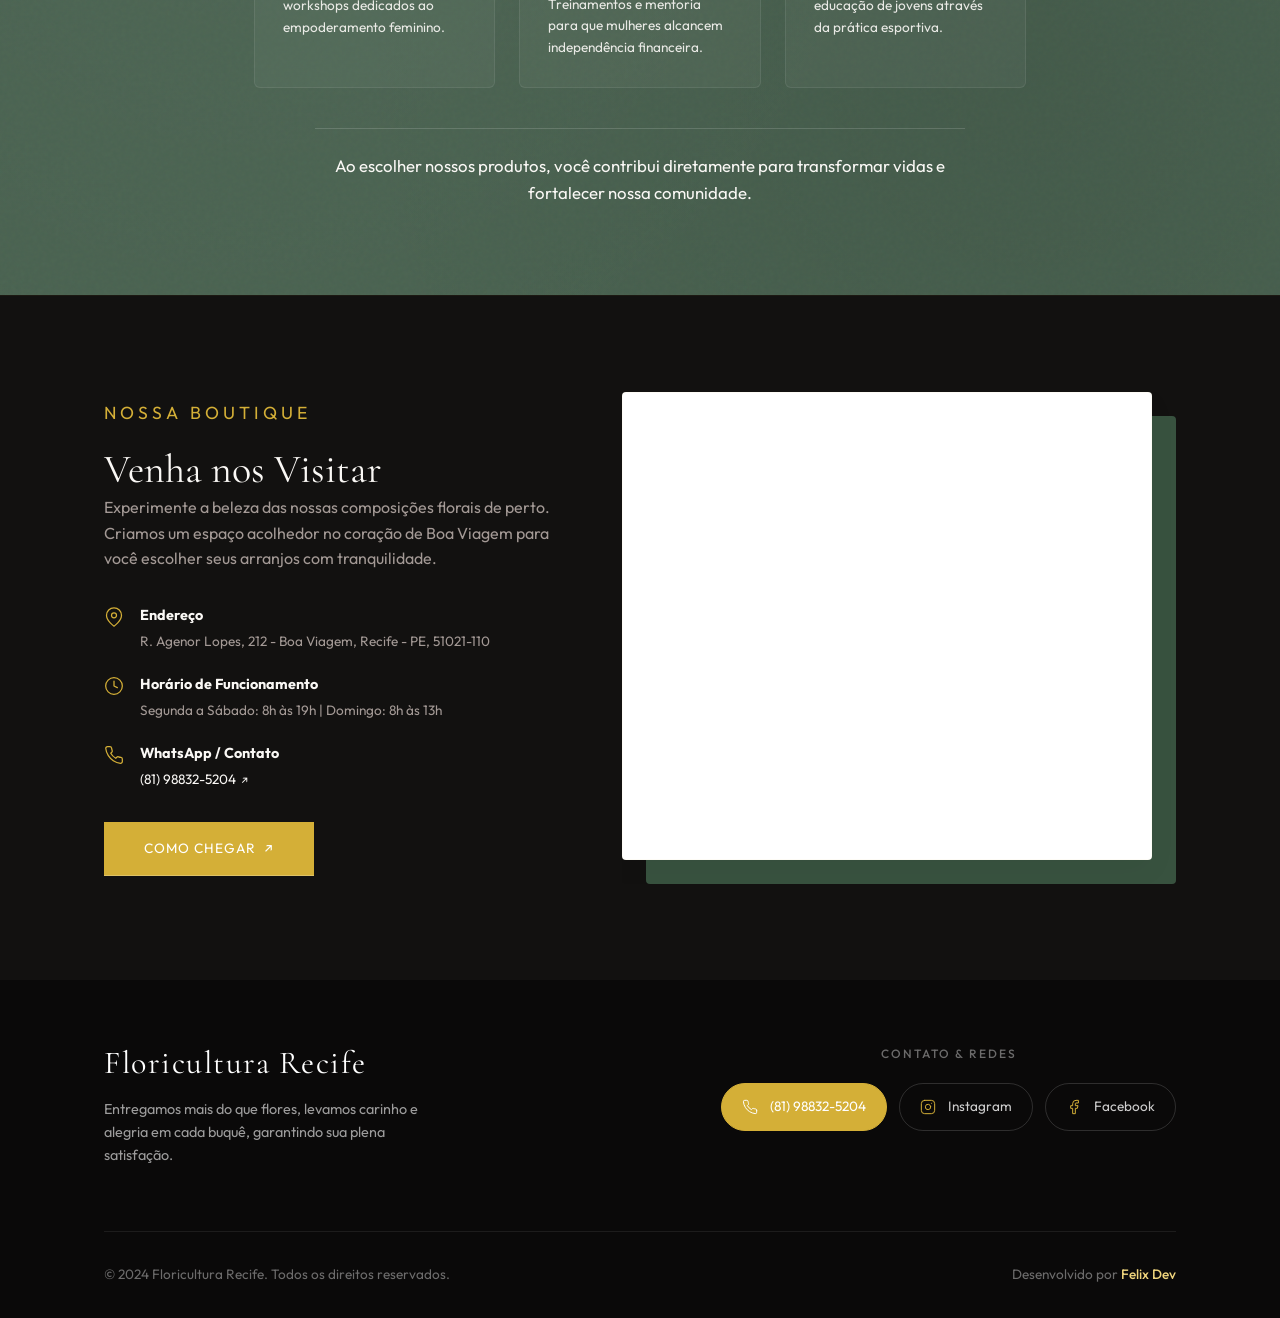
==== commit 7db25ba6: "style: refatorar disposição do título hero usando subtitle elegante" ====
--- a/index.html
+++ b/index.html
@@ -103,7 +103,8 @@
                 </div>
             </div>
             <div class="hero-content animate-fade-up">
-                <h1 class="hero-title">Seja bem-vindo à Floricultura Recife,<br>onde cada flor conta uma <em>história</em>!</h1>
+                <span class="hero-subtitle">Seja bem-vindo à Floricultura Recife</span>
+                <h1 class="hero-title">Onde cada flor<br>conta uma <em>história</em>!</h1>
                 <p class="hero-text">Aqui você encontra buquês deslumbrantes, presentes encantadores e entrega rápida em Recife. Surpreenda quem você ama com a beleza das flores mais frescas, selecionadas com carinho. De momentos especiais a gestos de afeto, estamos aqui para tornar cada ocasião inesquecível!</p>
                 <a href="#produtos" class="btn-primary">Compre Agora e Surpreenda</a>
             </div>
--- a/styles.css
+++ b/styles.css
@@ -507,6 +507,7 @@
 }
 
 .hero-subtitle {
+    display: block;
     font-size: 0.85rem;
     text-transform: uppercase;
     letter-spacing: 3px;
--- a/styles.css
+++ b/styles.css
@@ -507,6 +507,7 @@
 }
 
 .hero-subtitle {
+    display: block;
     font-size: 0.85rem;
     text-transform: uppercase;
     letter-spacing: 3px;
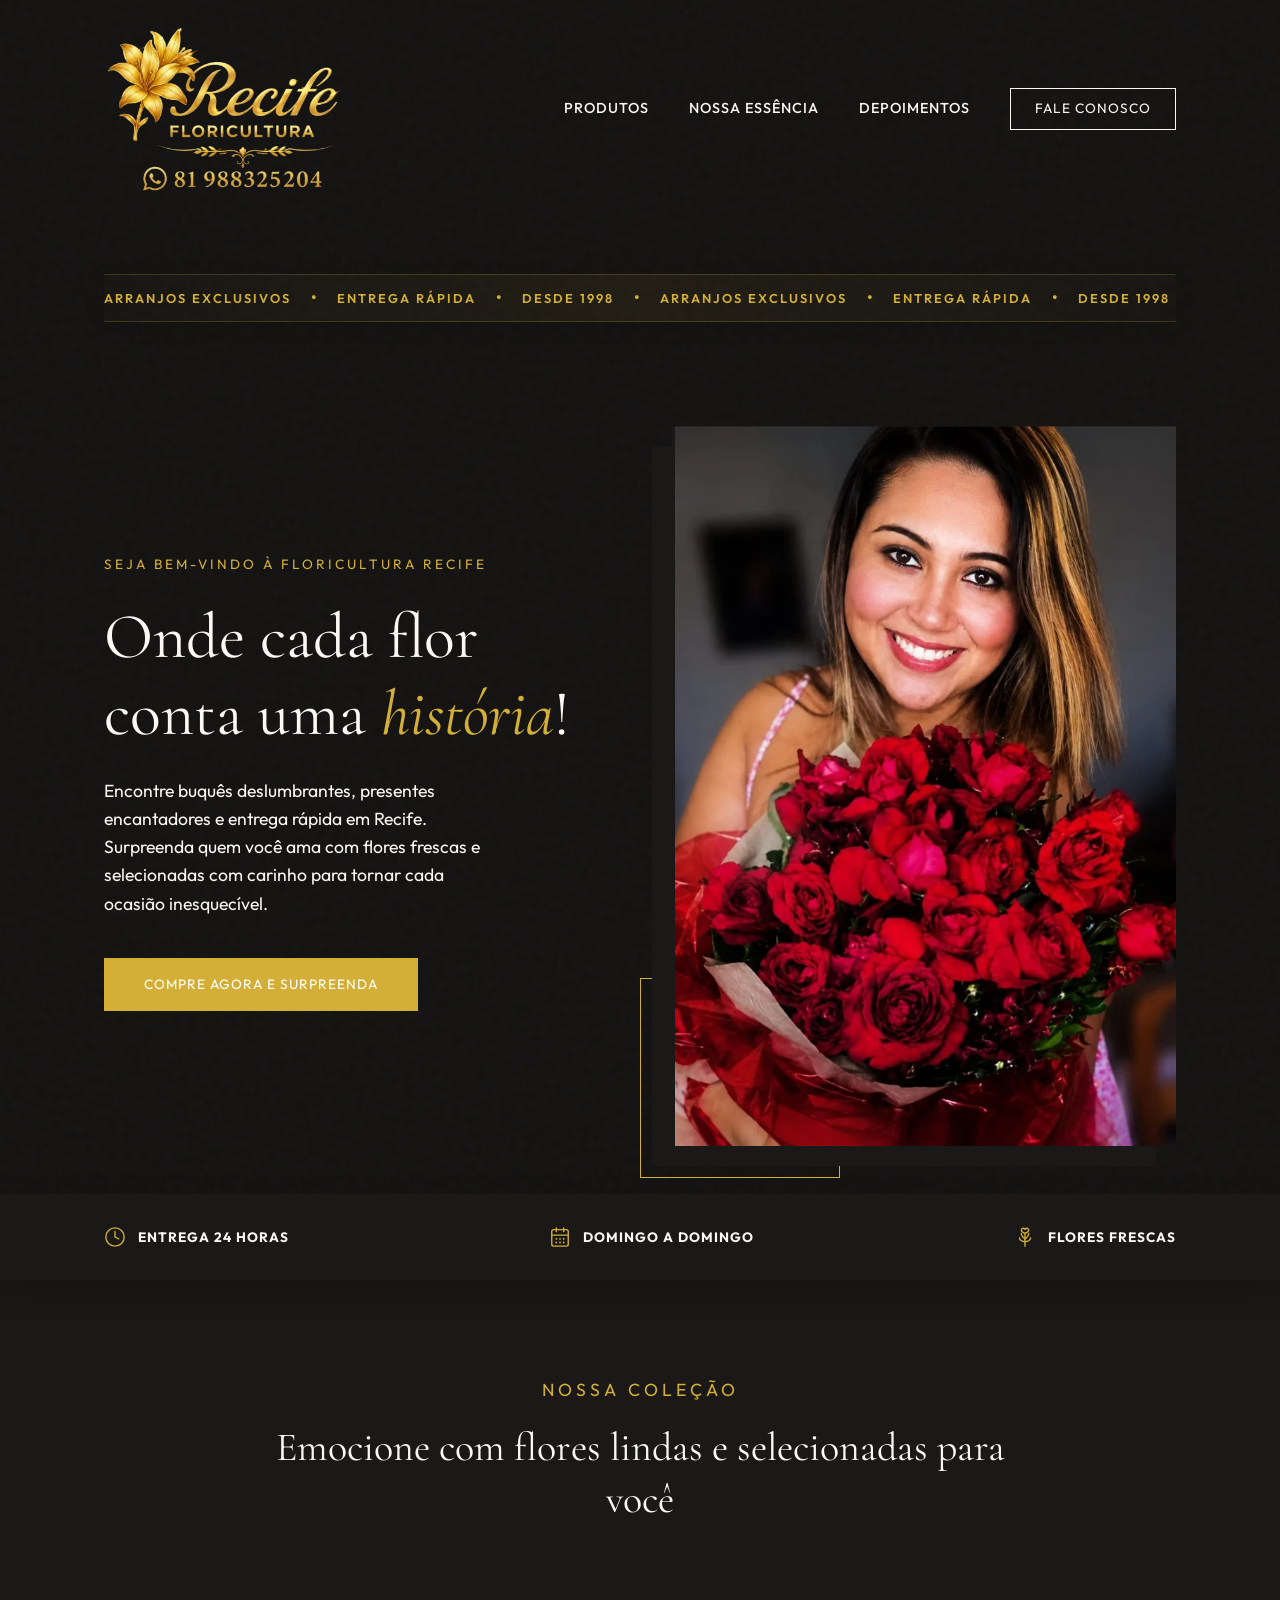
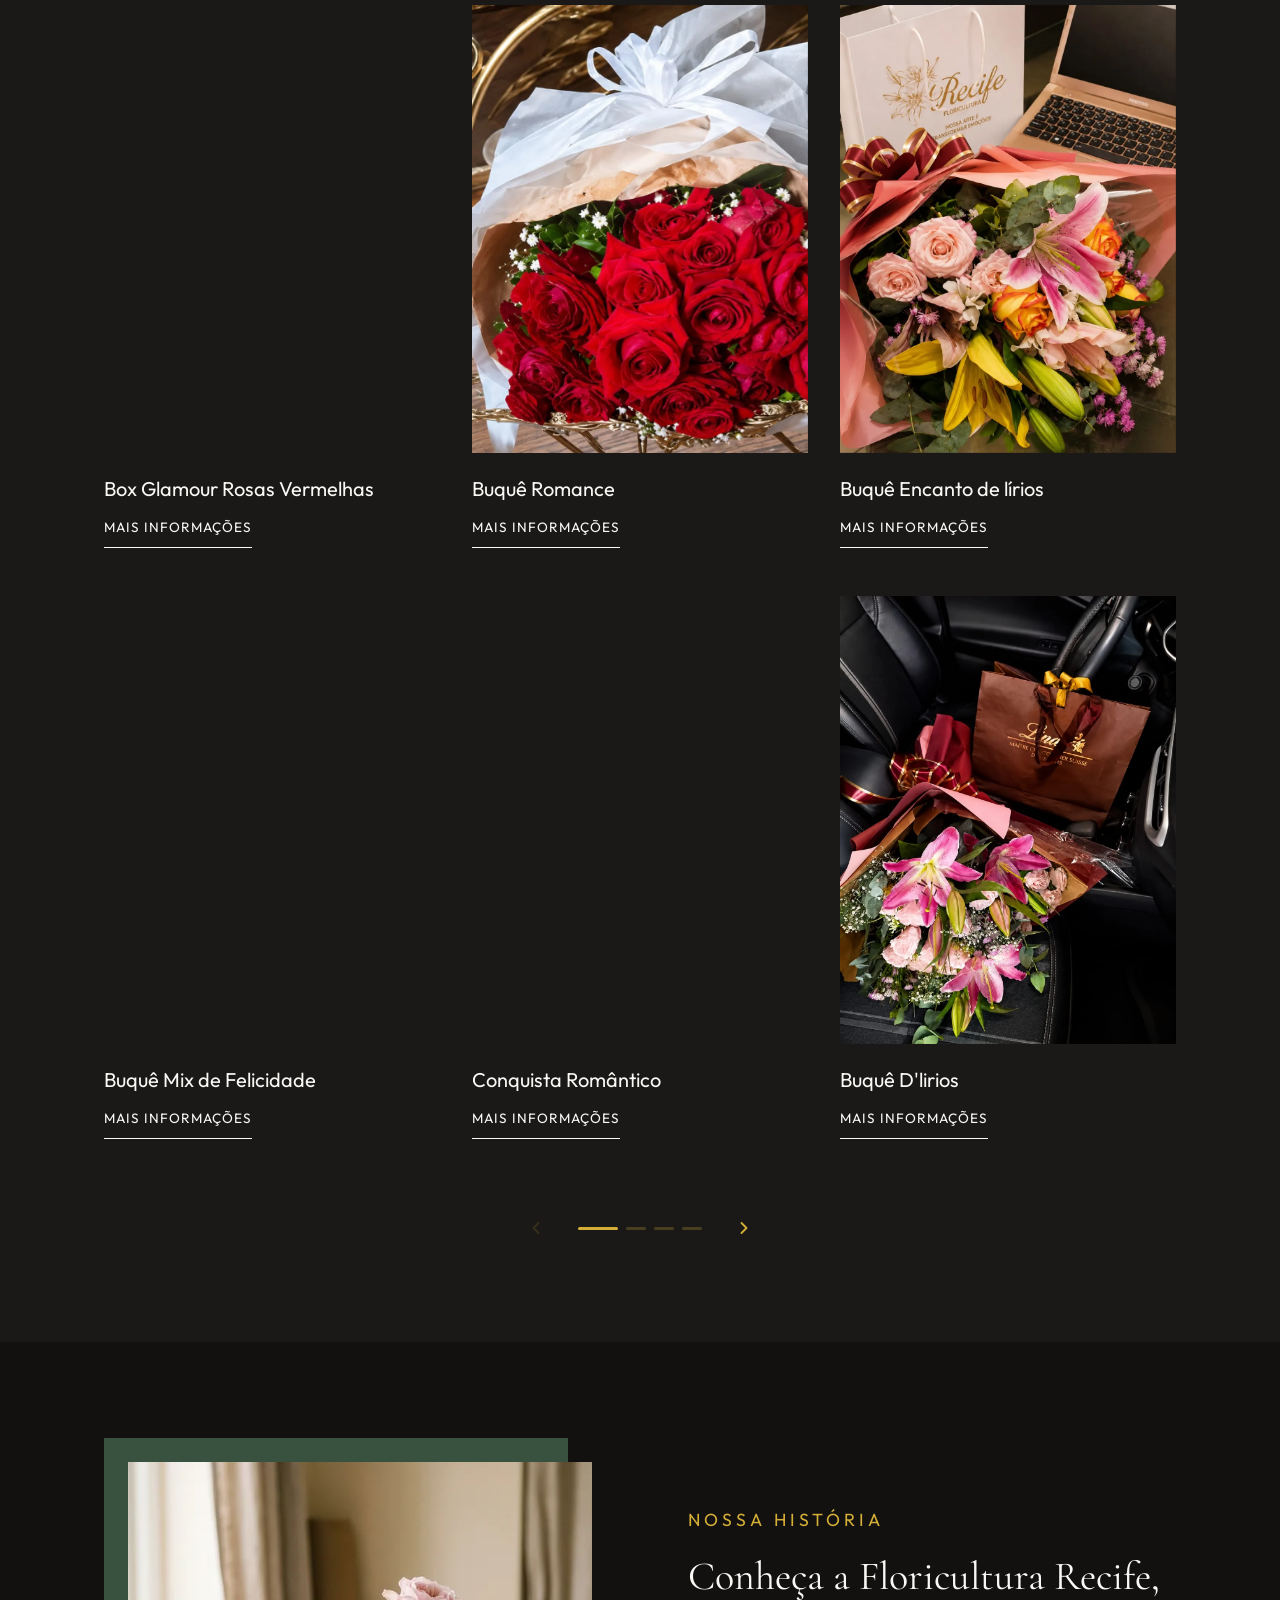
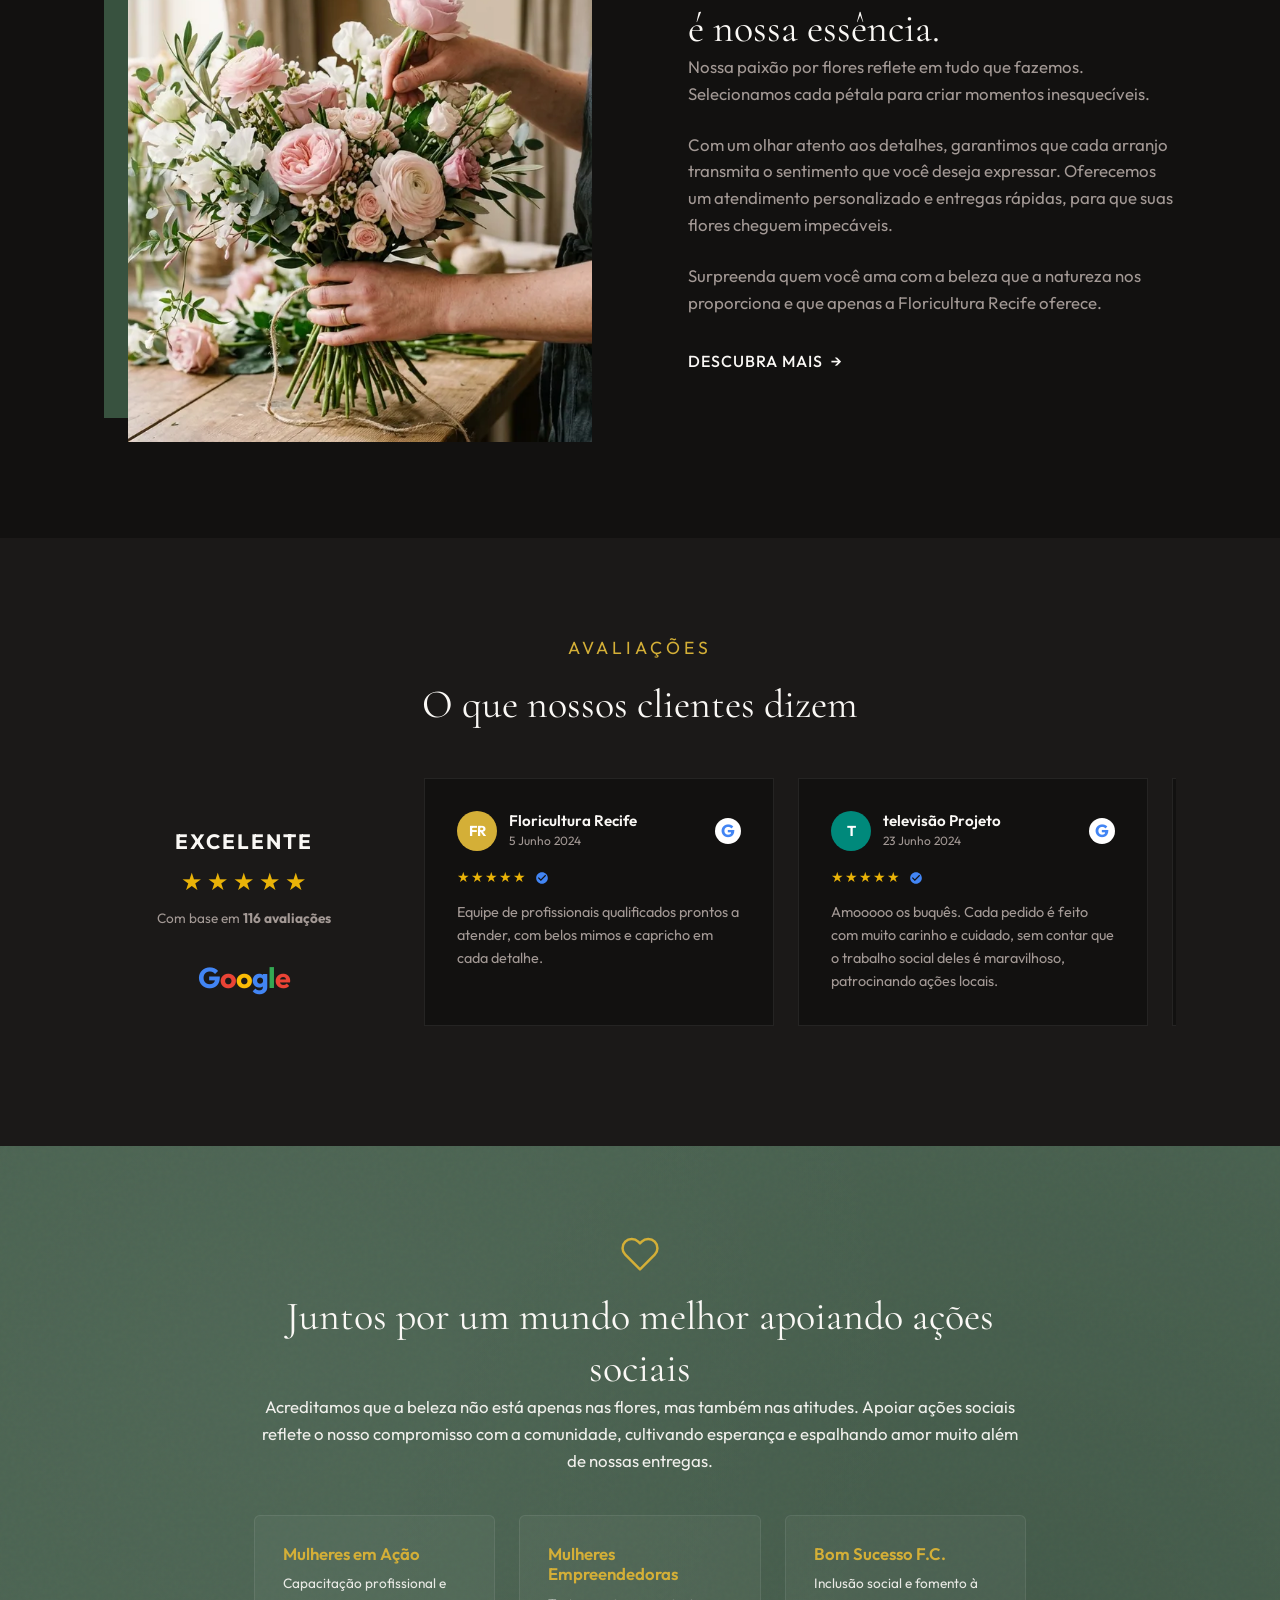
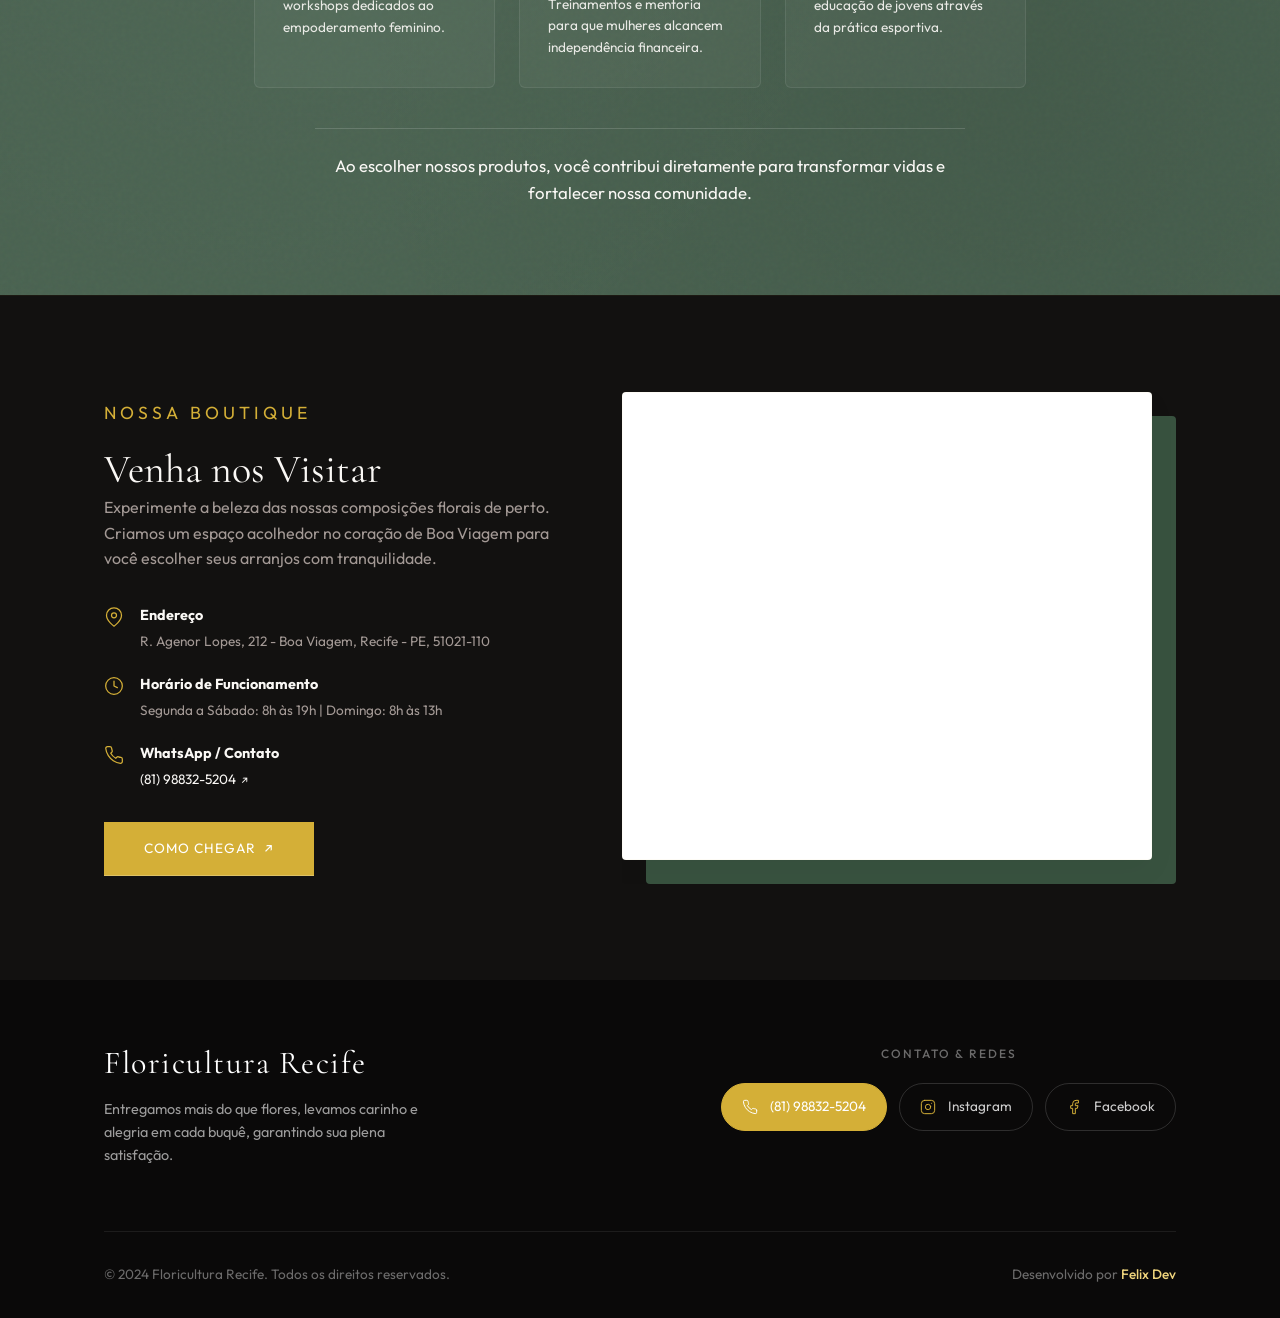
==== commit 532c3ddb: "feat: resumir descrição do hero para melhor equilíbrio visual" ====
--- a/index.html
+++ b/index.html
@@ -105,7 +105,7 @@
             <div class="hero-content animate-fade-up">
                 <span class="hero-subtitle">Seja bem-vindo à Floricultura Recife</span>
                 <h1 class="hero-title">Onde cada flor<br>conta uma <em>história</em>!</h1>
-                <p class="hero-text">Aqui você encontra buquês deslumbrantes, presentes encantadores e entrega rápida em Recife. Surpreenda quem você ama com a beleza das flores mais frescas, selecionadas com carinho. De momentos especiais a gestos de afeto, estamos aqui para tornar cada ocasião inesquecível!</p>
+                <p class="hero-text">Encontre buquês deslumbrantes, presentes encantadores e entrega rápida em Recife. Surpreenda quem você ama com flores frescas e selecionadas com carinho para tornar cada ocasião inesquecível.</p>
                 <a href="#produtos" class="btn-primary">Compre Agora e Surpreenda</a>
             </div>
             <div class="hero-image-wrapper animate-fade-in in-view">
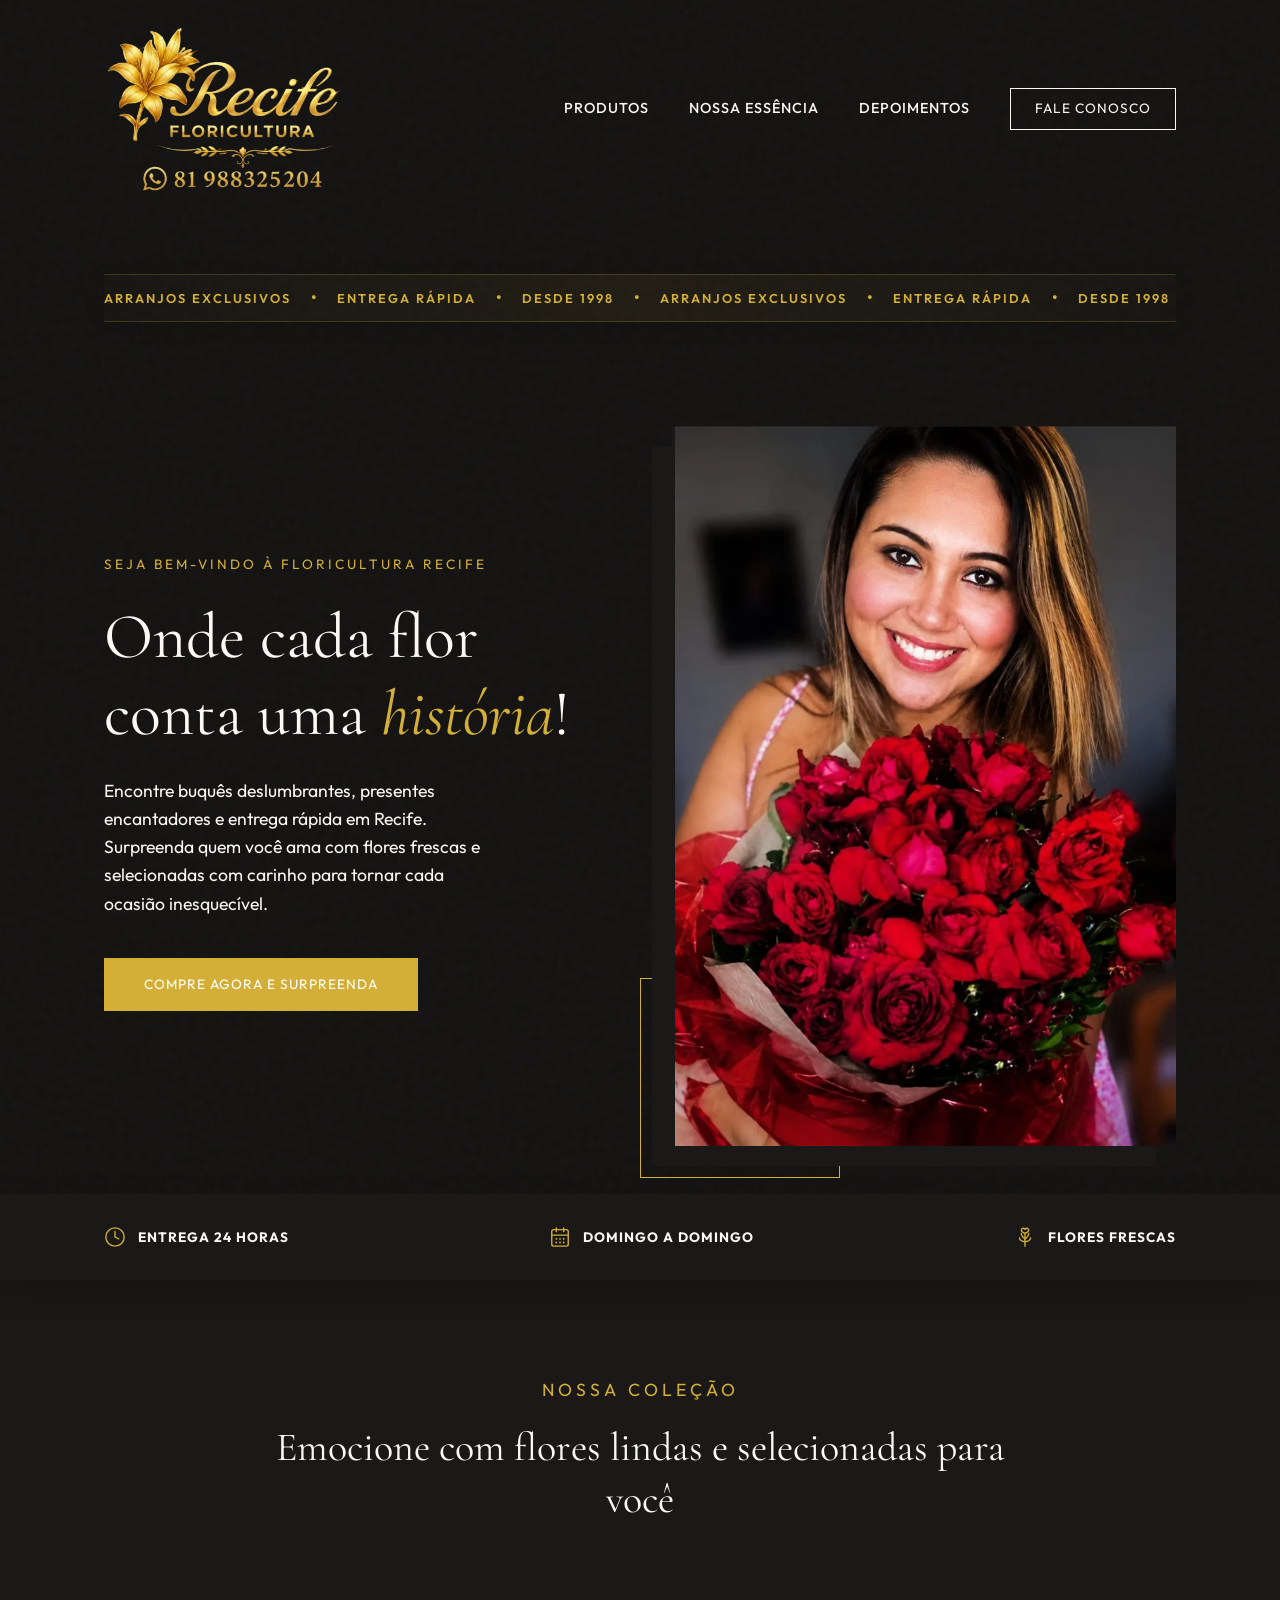
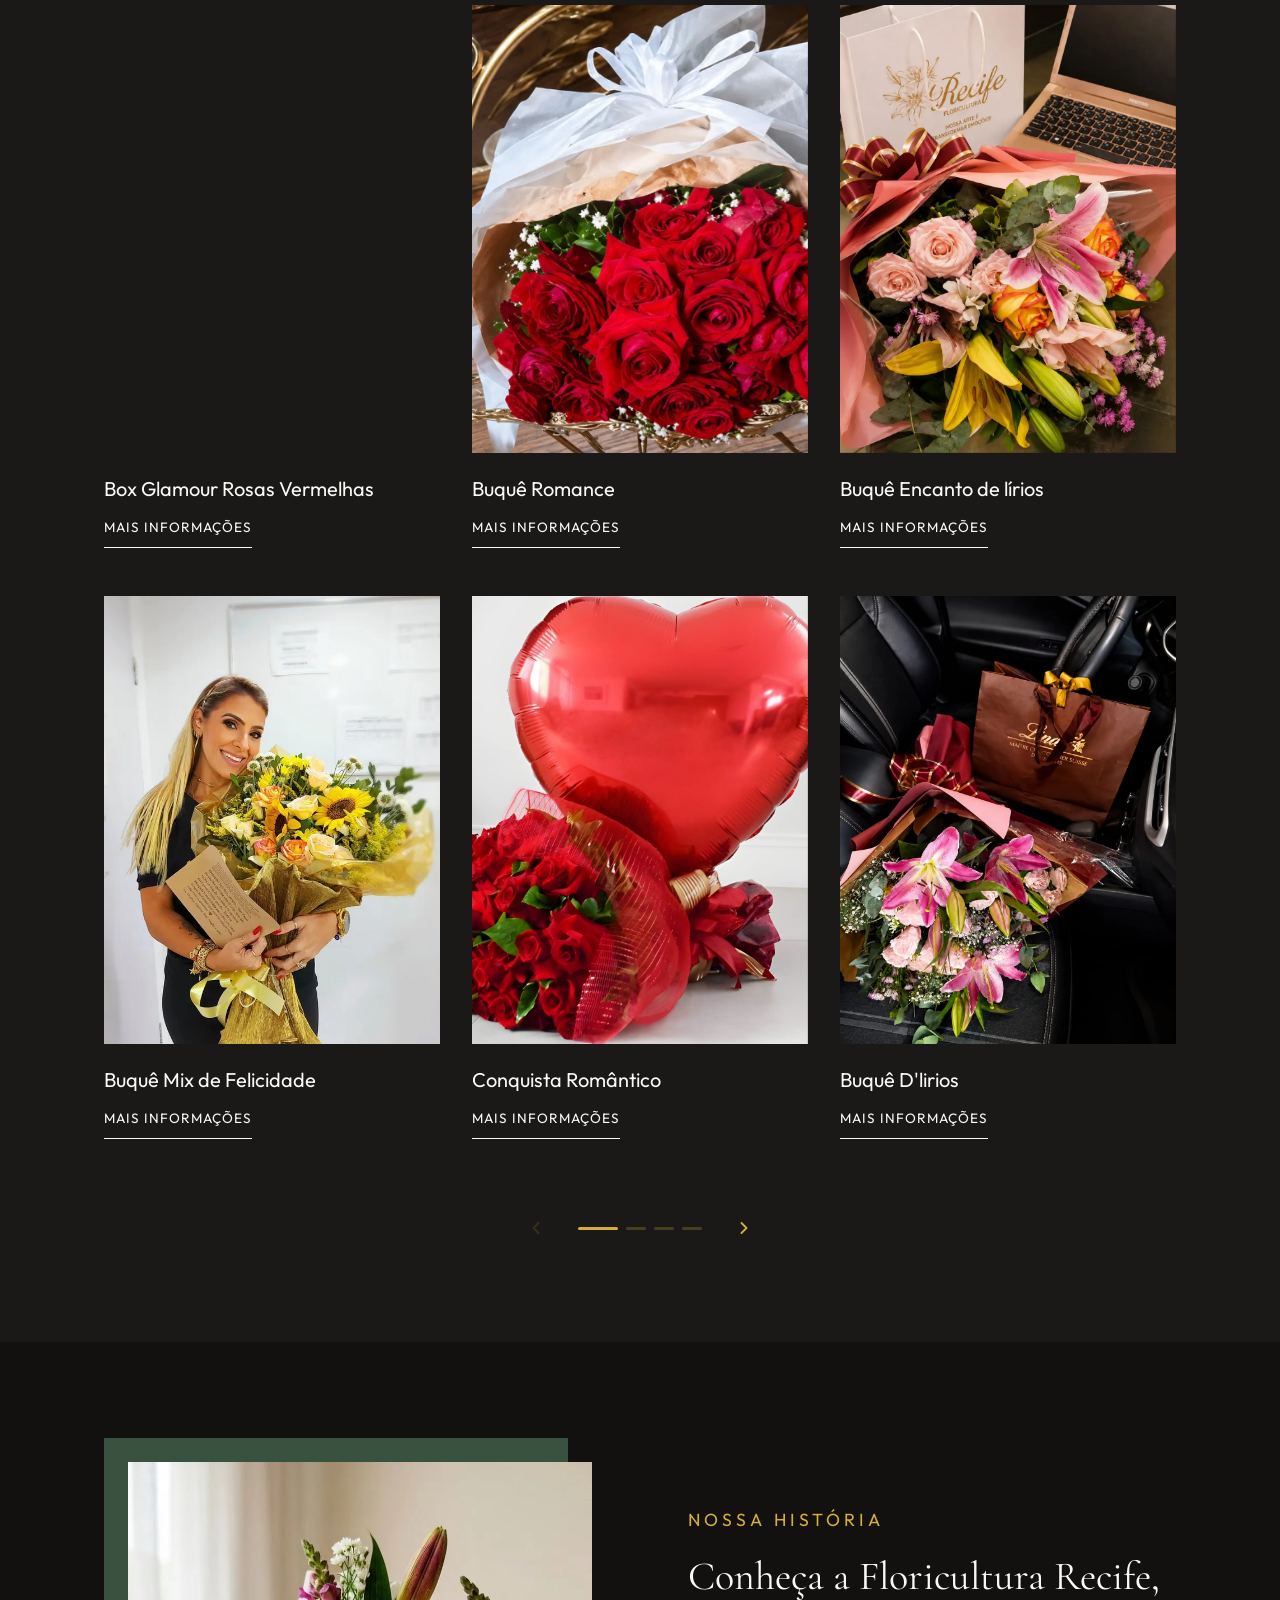
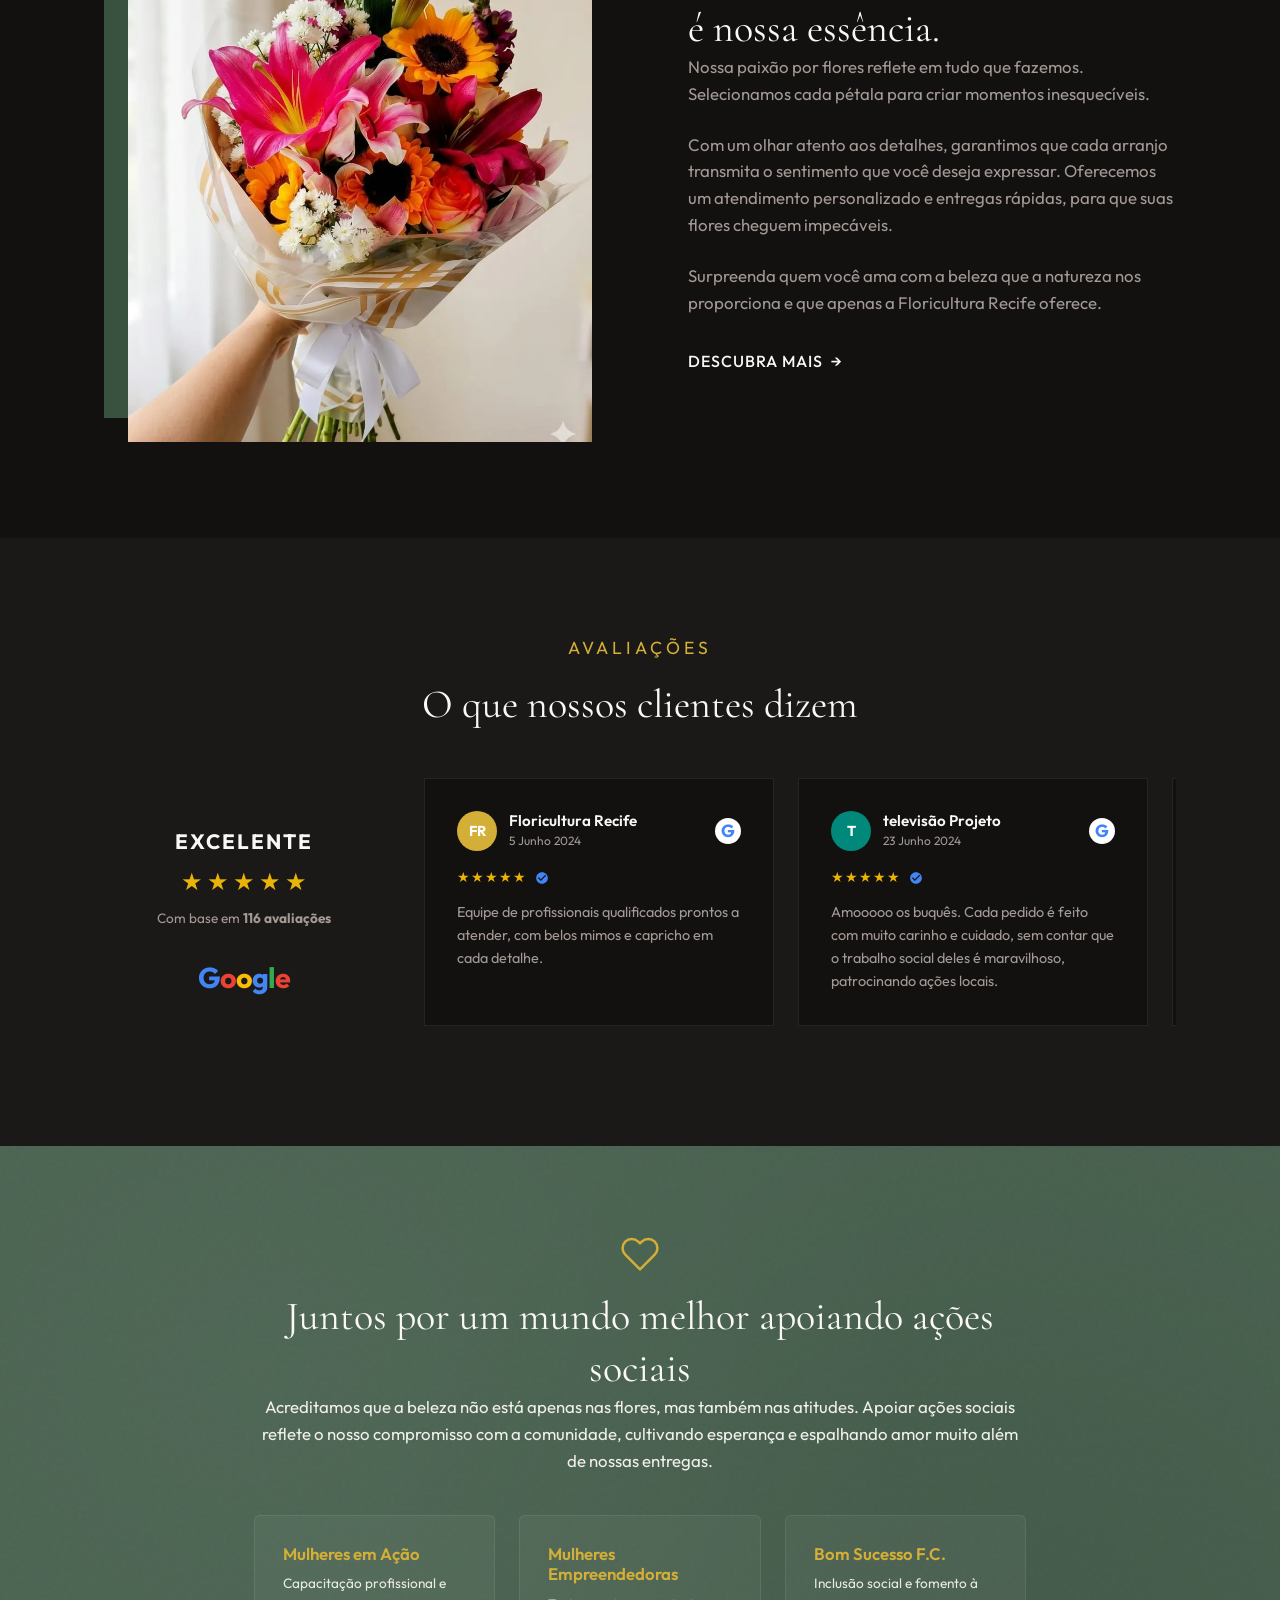
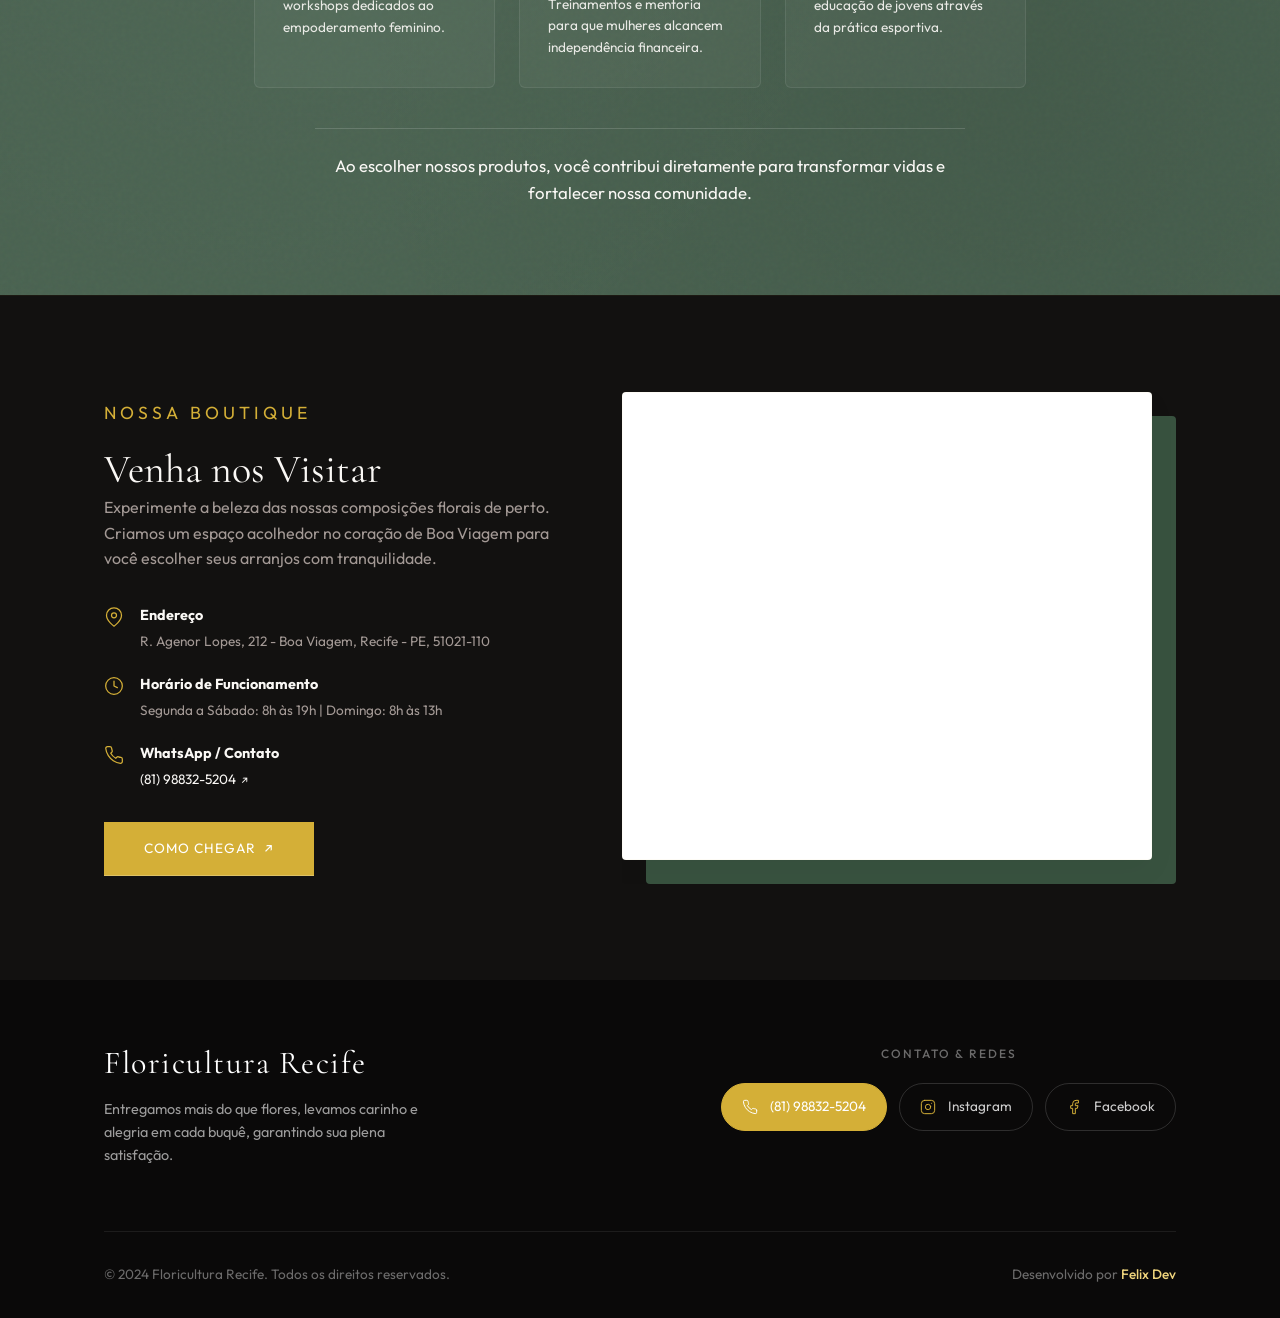
==== commit c71c2ec7: "feat: atualizar imagem da secao nossa historia com versao webp otimizada" ====
--- a/index.html
+++ b/index.html
@@ -639,7 +639,7 @@
     <section id="essencia" class="section about-section">
         <div class="container about-container">
             <div class="about-image-wrapper animate-fade-in">
-                <img src="images/about_florist_detail.webp" alt="Detalhe arranjo floral" class="about-image" decoding="async" width="800" height="995" loading="eager">
+                <img src="images/about_florist_history.webp" alt="Nossa história na Floricultura Recife" class="about-image" decoding="async" width="800" height="995" loading="eager">
             </div>
             <div class="about-content animate-fade-up">
                 <p class="section-subtitle">Nossa História</p>
--- a/styles.css
+++ b/styles.css
@@ -323,25 +323,24 @@
     }
 
     .logo {
-        padding: 0;
-        margin: 0 auto;
-        background: transparent;
-        border: none;
-        box-shadow: none;
+        display: inline-flex;
+        align-items: center;
+        justify-content: flex-start;
+        margin: 0;
+        margin-left: 1.5rem;
         position: relative;
         z-index: 110;
-        display: inline-flex;
     }
 
     .logo-img {
-        height: 233px;
-        /* Increased 25% + 10% for tablet */
+        height: 180px;
+        /* Balanced and elegant height on tablets when left-aligned */
     }
 
     .nav-container {
         position: relative;
         flex-direction: row;
-        justify-content: center;
+        justify-content: space-between;
         align-items: center;
         width: 100%;
         padding: 0 5%;
@@ -1784,6 +1783,10 @@
         padding: 0 4%;
     }
 
+    .logo {
+        margin-left: 1rem;
+    }
+
     .logo-img {
         height: 130px;
     }
--- a/styles.css
+++ b/styles.css
@@ -323,25 +323,24 @@
     }
 
     .logo {
-        padding: 0;
-        margin: 0 auto;
-        background: transparent;
-        border: none;
-        box-shadow: none;
+        display: inline-flex;
+        align-items: center;
+        justify-content: flex-start;
+        margin: 0;
+        margin-left: 1.5rem;
         position: relative;
         z-index: 110;
-        display: inline-flex;
     }
 
     .logo-img {
-        height: 233px;
-        /* Increased 25% + 10% for tablet */
+        height: 180px;
+        /* Balanced and elegant height on tablets when left-aligned */
     }
 
     .nav-container {
         position: relative;
         flex-direction: row;
-        justify-content: center;
+        justify-content: space-between;
         align-items: center;
         width: 100%;
         padding: 0 5%;
@@ -1784,6 +1783,10 @@
         padding: 0 4%;
     }
 
+    .logo {
+        margin-left: 1rem;
+    }
+
     .logo-img {
         height: 130px;
     }
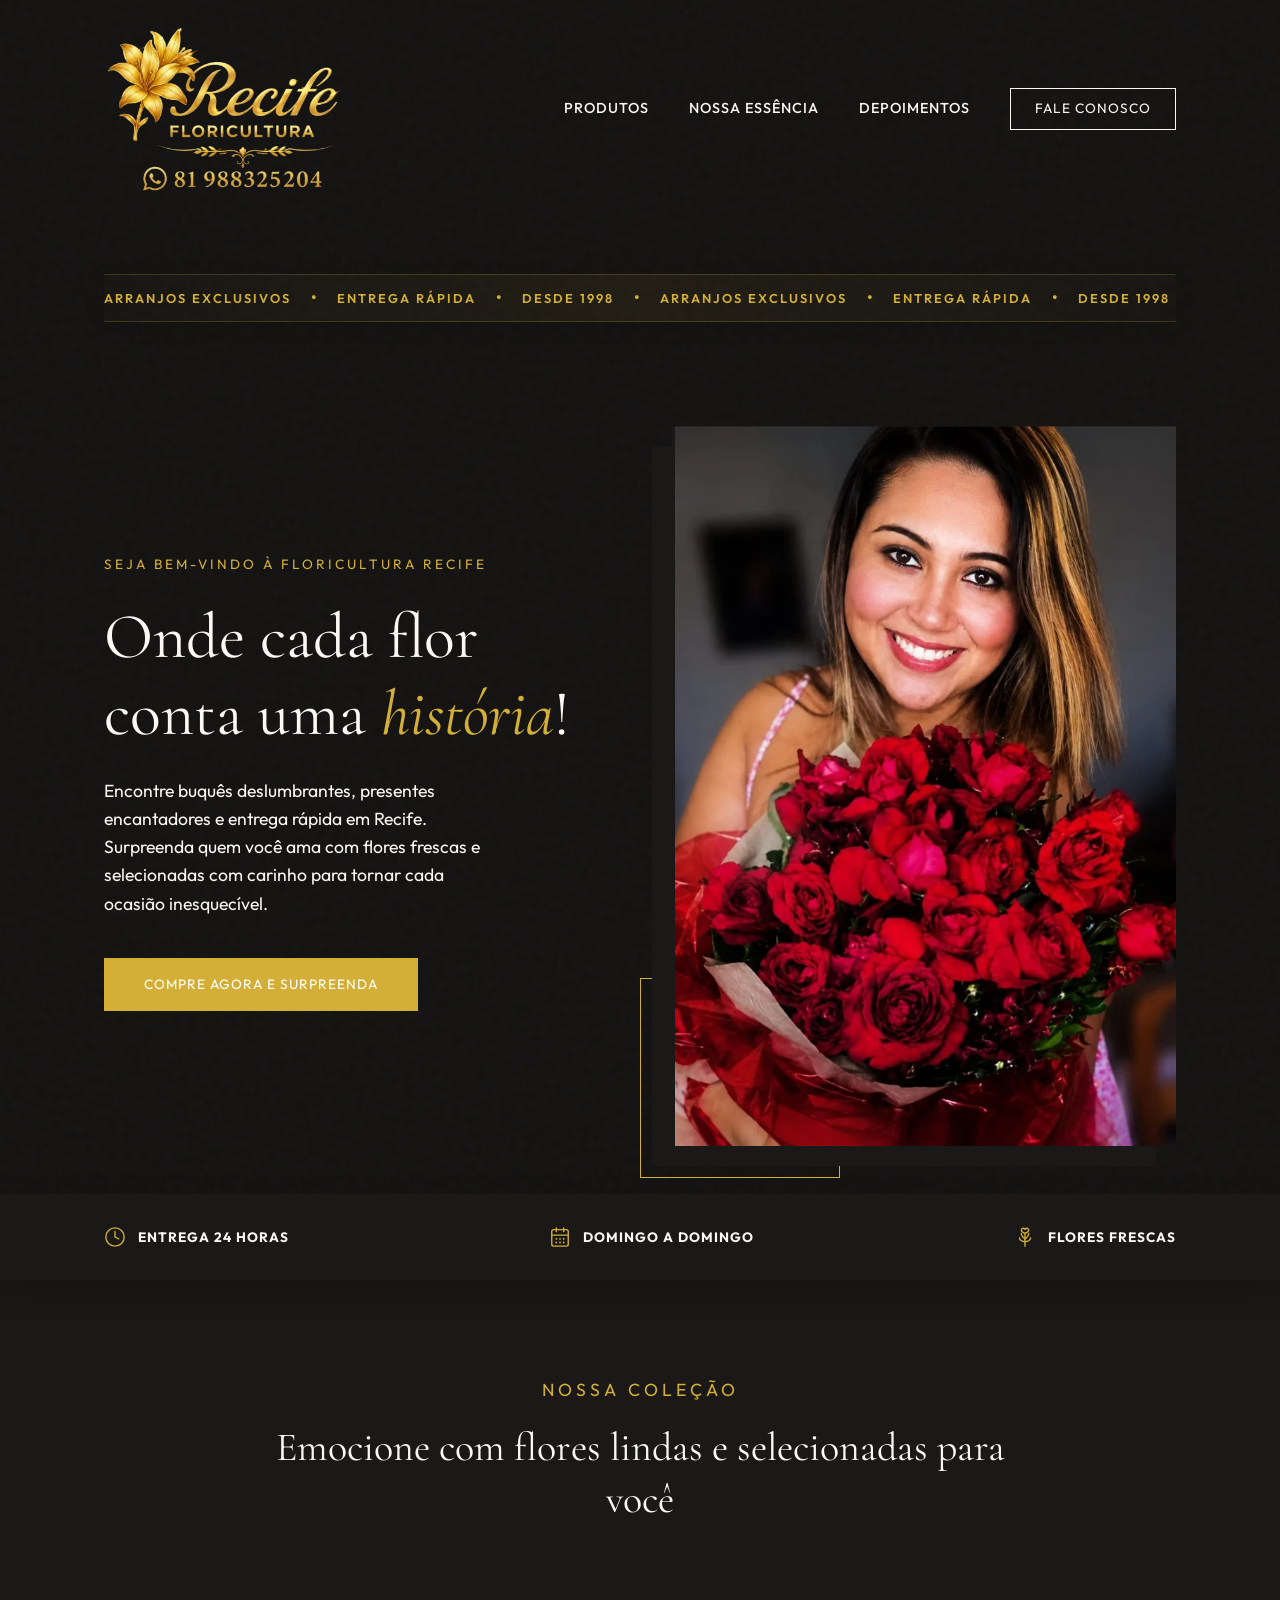
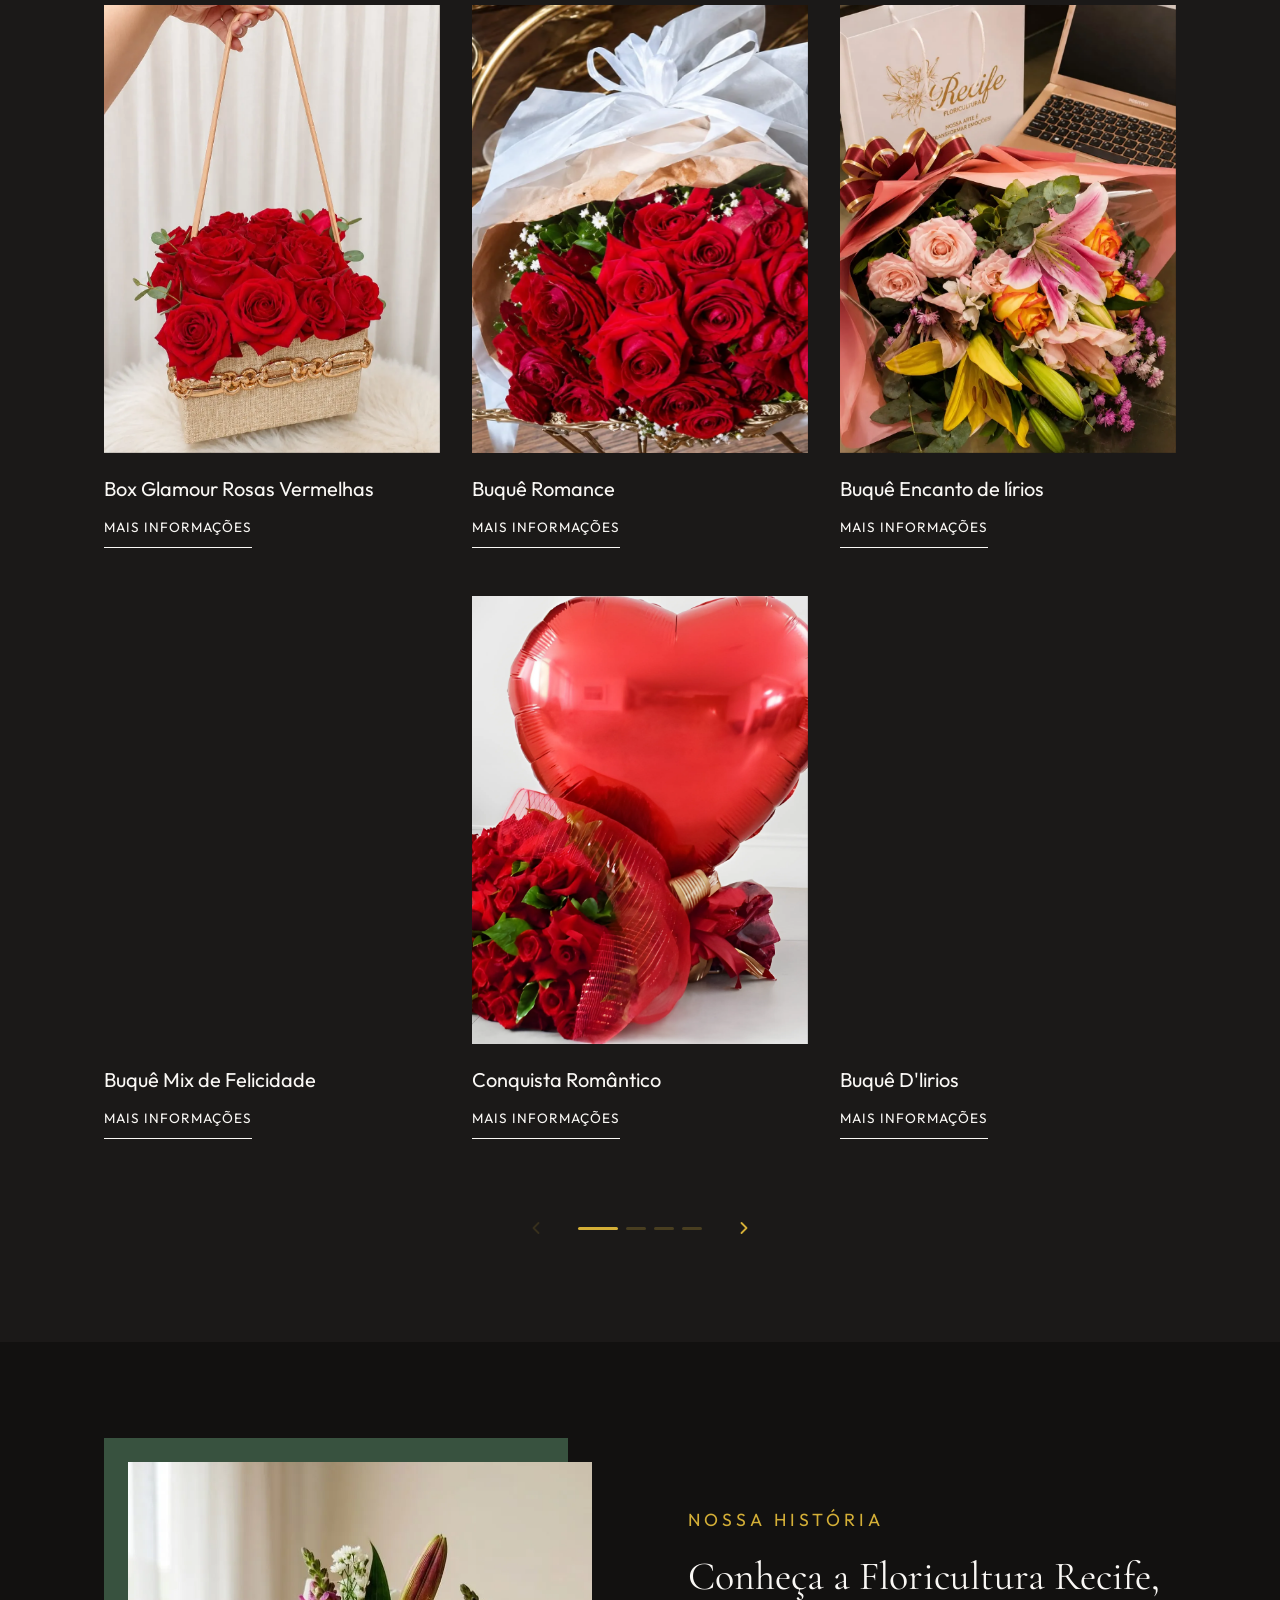
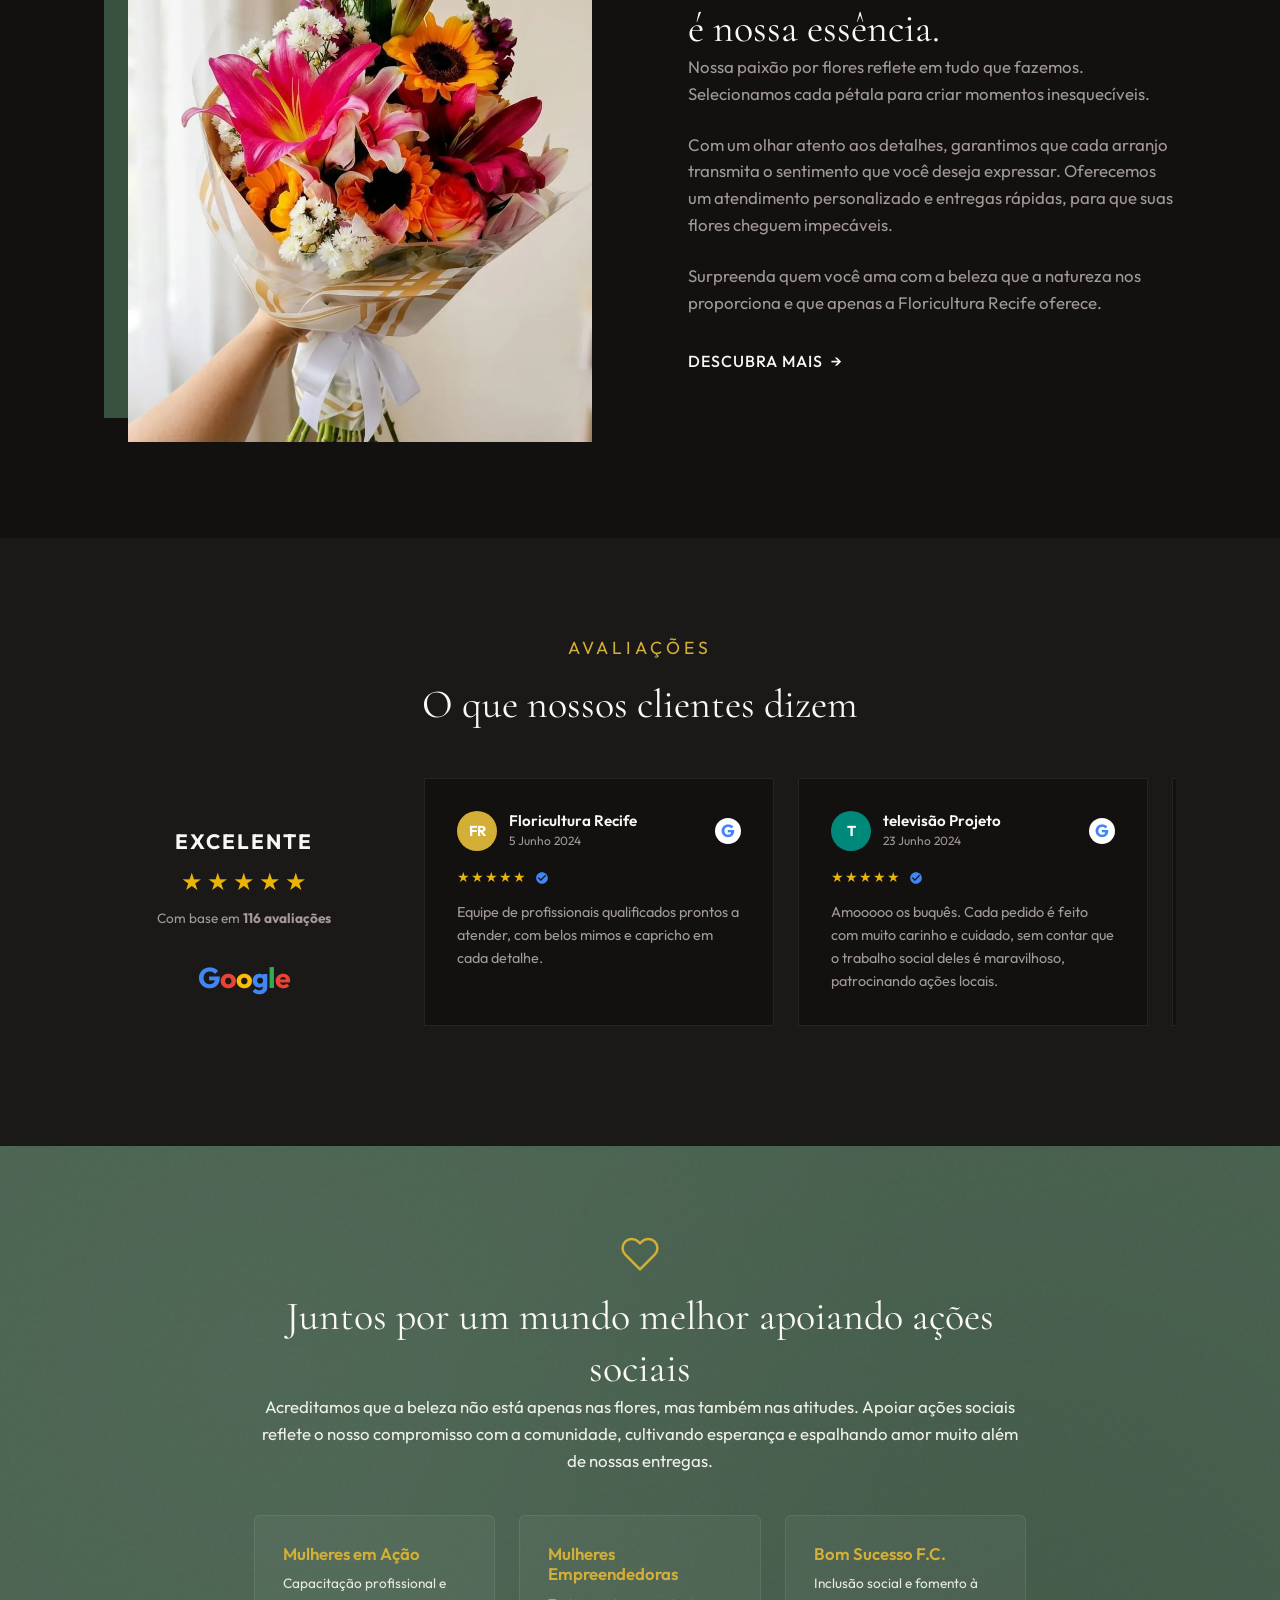
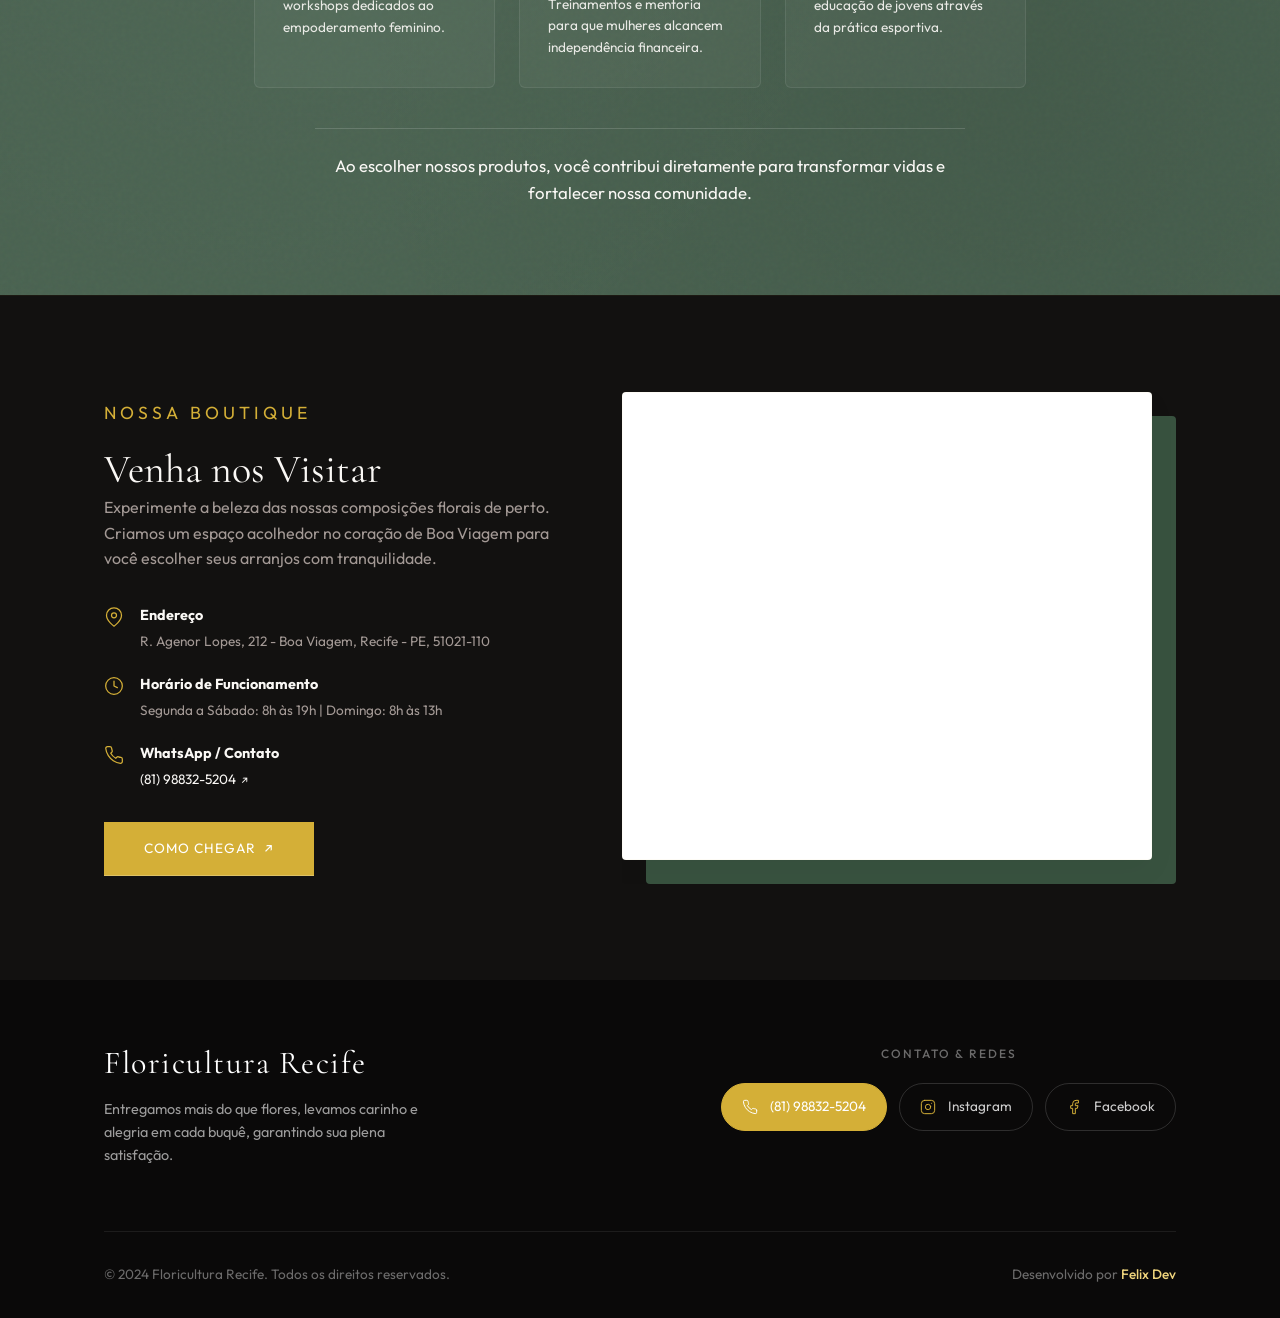
==== commit 815c11bd: "feat: direcionar logo para whatsapp e aumentar espacamento inferior no mobile" ====
--- a/index.html
+++ b/index.html
@@ -26,7 +26,7 @@
     <!-- Navigation -->
     <nav class="navbar">
         <div class="container nav-container">
-            <a href="#" class="logo">
+            <a href="https://wa.me/558188325204" class="logo" target="_blank" rel="noopener">
                 <img src="images/logo.webp" alt="Floricultura Recife Logo" class="logo-img" decoding="async" width="212" height="150">
             </a>
             <button class="nav-toggle" aria-label="Menu">
--- a/styles.css
+++ b/styles.css
@@ -1,2401 +1,2418 @@
-/* =========================================
-   FLORICULTURA RECIFE - LUXURY AESTHETIC
-   ========================================= */
-
-/* --- CSS Variables --- */
-:root {
-    /* Colors */
-    --clr-bg-main: #121110;
-    /* Onyx Warm / Deep luxury charcoal */
-    --clr-bg-secondary: #1b1918;
-    /* Obsidian Light / Soft dark for alternate sections */
-    --clr-primary: #d4af37;
-    /* Elegant metallic gold */
-    --clr-primary-light: #f0d57d;
-    /* Lighter gold for hover states */
-    --clr-accent: #38523f;
-    /* Rich botanical forest green, optimized for dark backgrounds */
-    --clr-text-dark: #faf8f5;
-    /* Light warm alabaster for high-end readability */
-    --clr-text-light: #a39995;
-    /* Warm medium taupe for secondary texts */
-    --clr-text-inverse: #121110;
-    /* Onyx Warm text on gold buttons/cards */
-    --clr-white: #ffffff;
-
-    /* Typography */
-    --font-heading: 'Cormorant Garamond', serif;
-    --font-body: 'Outfit', sans-serif;
-
-    /* Spacing */
-    --space-sm: 1rem;
-    --space-md: 2rem;
-    --space-lg: 4rem;
-    --space-xl: 6rem;
-
-    /* Utilities */
-    --border-radius: 4px;
-    --transition: all 0.4s cubic-bezier(0.25, 0.46, 0.45, 0.94);
-}
-
-/* --- Base Reset & Setup --- */
-* {
-    margin: 0;
-    padding: 0;
-    box-sizing: border-box;
-}
-
-html {
-    scroll-behavior: smooth;
-    font-size: 16px;
-    overflow-x: hidden;
-}
-
-body {
-    font-family: var(--font-body);
-    background-color: var(--clr-bg-main);
-    color: var(--clr-text-dark);
-    line-height: 1.6;
-    overflow-x: hidden;
-    /* Subtle paper/noise texture overlay */
-    background-image: url("data:image/svg+xml,%3Csvg viewBox='0 0 200 200' xmlns='http://www.w3.org/2000/svg'%3E%3Cfilter id='noiseFilter'%3E%3CfeTurbulence type='fractalNoise' baseFrequency='0.8' numOctaves='3' stitchTiles='stitch'/%3E%3C/filter%3E%3Crect width='100%25' height='100%25' filter='url(%23noiseFilter)' opacity='0.03'/%3E%3C/svg%3E");
-}
-
-h1,
-h2,
-h3,
-h4,
-h5,
-h6 {
-    font-family: var(--font-heading);
-    font-weight: 400;
-    line-height: 1.2;
-    color: var(--clr-text-dark);
-    overflow-wrap: break-word;
-    word-break: break-word;
-}
-
-p {
-    overflow-wrap: break-word;
-    word-break: break-word;
-}
-
-a,
-button {
-    text-decoration: none;
-    color: inherit;
-    transition: var(--transition);
-    -webkit-tap-highlight-color: transparent;
-    user-select: none;
-    -webkit-user-select: none;
-}
-
-img {
-    max-width: 100%;
-    height: auto;
-    display: block;
-}
-
-.container {
-    max-width: 1200px;
-    margin: 0 auto;
-    padding: 0 5%;
-}
-
-.text-center {
-    text-align: center;
-}
-
-/* --- Typography Classes --- */
-.section-header {
-    max-width: 800px;
-    margin: 0 auto 3rem;
-}
-
-.section-subtitle {
-    font-family: var(--font-body);
-    font-size: 1.1rem;
-    text-transform: uppercase;
-    letter-spacing: 4px;
-    color: var(--clr-primary);
-    margin-bottom: 1rem;
-    display: block;
-}
-
-.section-title {
-    font-size: clamp(1.8rem, 3.5vw, 2.5rem);
-    line-height: 1.3;
-    margin-bottom: 0;
-}
-
-/* --- Buttons --- */
-.btn-primary {
-    display: inline-block;
-    background-color: var(--clr-primary);
-    color: var(--clr-white);
-    padding: 1rem 2.5rem;
-    font-family: var(--font-body);
-    text-transform: uppercase;
-    letter-spacing: 1px;
-    font-size: 0.85rem;
-    border: none;
-    cursor: pointer;
-    border-radius: 0;
-    /* Sharp edges for editorial look */
-    position: relative;
-    overflow: hidden;
-    z-index: 1;
-}
-
-.btn-primary::after {
-    content: '';
-    position: absolute;
-    bottom: 0;
-    left: 0;
-    width: 100%;
-    height: 100%;
-    background-color: var(--clr-text-dark);
-    z-index: -1;
-    transform: translateY(100%);
-    transition: var(--transition);
-}
-
-.btn-primary:hover::after {
-    transform: translateY(0);
-}
-
-.btn-primary:hover {
-    color: var(--clr-white);
-}
-
-.btn-outline {
-    display: inline-block;
-    border: 1px solid var(--clr-text-dark);
-    padding: 0.6rem 1.5rem;
-    font-size: 0.85rem;
-    text-transform: uppercase;
-    letter-spacing: 1px;
-}
-
-.btn-outline:hover {
-    background-color: var(--clr-text-dark);
-    color: var(--clr-white);
-}
-
-.btn-secondary {
-    display: inline-block;
-    padding: 0.5rem 0;
-    font-size: 0.85rem;
-    text-transform: uppercase;
-    letter-spacing: 1px;
-    border-bottom: 1px solid var(--clr-text-dark);
-}
-
-.btn-secondary:hover {
-    color: var(--clr-primary);
-    border-color: var(--clr-primary);
-}
-
-.link-arrow {
-    display: inline-flex;
-    align-items: center;
-    gap: 0.5rem;
-    font-size: 1rem;
-    text-transform: uppercase;
-    letter-spacing: 1px;
-    font-weight: 500;
-}
-
-.link-arrow span {
-    transition: var(--transition);
-}
-
-.link-arrow:hover span {
-    transform: translateX(5px);
-    color: var(--clr-primary);
-}
-
-/* --- Navigation --- */
-.navbar {
-    padding: 1.5rem 0 1rem 0;
-    position: relative;
-    top: 0;
-    left: 0;
-    width: 100%;
-    z-index: 100;
-    background-color: transparent;
-    border-bottom: none;
-    box-shadow: none;
-}
-
-.navbar .nav-links a {
-    color: var(--clr-text-dark);
-}
-
-.navbar .nav-links a:hover {
-    color: var(--clr-primary);
-}
-
-.navbar .nav-links .btn-outline {
-    border-color: var(--clr-text-dark);
-    color: var(--clr-text-dark);
-}
-
-.navbar .nav-links .btn-outline:hover {
-    background-color: var(--clr-text-dark);
-    color: var(--clr-white);
-    border-color: var(--clr-text-dark);
-}
-
-.nav-container {
-    display: flex;
-    justify-content: space-between;
-    align-items: center;
-}
-
-.logo {
-    display: inline-flex;
-    align-items: center;
-    justify-content: center;
-    background: transparent;
-    border: none;
-    padding: 0;
-    margin: 0;
-    box-shadow: none;
-    transition: var(--transition);
-}
-
-.logo:hover {
-    transform: scale(1.05);
-}
-
-.logo-img {
-    height: 170px;
-    /* Balanced, elegant size for premium aesthetic and good visual hierarchy */
-    width: auto;
-    object-fit: contain;
-    transition: var(--transition);
-}
-
-.logo:hover .logo-img {
-    transform: scale(1.05);
-    /* Smooth organic zoom on hover */
-}
-
-.nav-toggle {
-    display: none;
-}
-
-.nav-links {
-    display: flex;
-    align-items: center;
-    gap: 2.5rem;
-}
-
-.nav-links a:not(.btn-outline) {
-    font-size: 0.9rem;
-    text-transform: uppercase;
-    letter-spacing: 1px;
-    position: relative;
-    font-weight: 500;
-}
-
-.nav-links a:not(.btn-outline)::after {
-    content: '';
-    position: absolute;
-    bottom: -4px;
-    left: 0;
-    width: 0;
-    height: 1px;
-    background-color: var(--clr-primary);
-    transition: var(--transition);
-}
-
-.nav-links a:not(.btn-outline):hover::after {
-    width: 100%;
-}
-
-@media (max-width: 768px) {
-    .navbar {
-        padding: 0.75rem 0;
-        position: relative;
-        z-index: 105;
-    }
-
-    .logo {
-        display: inline-flex;
-        align-items: center;
-        justify-content: flex-start;
-        margin: 0;
-        margin-left: 1.5rem;
-        position: relative;
-        z-index: 110;
-    }
-
-    .logo-img {
-        height: 180px;
-        /* Balanced and elegant height on tablets when left-aligned */
-    }
-
-    .nav-container {
-        position: relative;
-        flex-direction: row;
-        justify-content: space-between;
-        align-items: center;
-        width: 100%;
-        padding: 0 5%;
-    }
-
-    /* Remove decorative separator since menu is hidden */
-    .nav-container::after {
-        display: none;
-    }
-
-    /* Hamburger Menu Button */
-    .nav-toggle {
-        display: flex;
-        flex-direction: column;
-        justify-content: space-between;
-        width: 26px;
-        height: 18px;
-        background: transparent;
-        border: none;
-        cursor: pointer;
-        padding: 0;
-        z-index: 110;
-        position: absolute;
-        right: 5%;
-        top: 50%;
-        transform: translateY(-50%);
-    }
-
-    .nav-toggle span {
-        width: 100%;
-        height: 1.5px;
-        background-color: var(--clr-text-dark);
-        transition: var(--transition);
-        transform-origin: left center;
-    }
-
-    /* Hamburger to 'X' animation */
-    .nav-toggle.active span:nth-child(1) {
-        transform: rotate(45deg) translate(2px, -1px);
-        background-color: var(--clr-text-dark);
-    }
-
-    .nav-toggle.active span:nth-child(2) {
-        opacity: 0;
-        transform: scale(0);
-    }
-
-    .nav-toggle.active span:nth-child(3) {
-        transform: rotate(-45deg) translate(2px, 1px);
-        background-color: var(--clr-text-dark);
-    }
-
-    /* Mobile Overlay Drawer */
-    .nav-links {
-        position: fixed;
-        top: 0;
-        right: 0;
-        width: 100%;
-        height: 100vh;
-        background-color: rgba(18, 17, 16, 0.98);
-        /* Dark, beautiful brand background */
-        backdrop-filter: blur(15px);
-        -webkit-backdrop-filter: blur(15px);
-        display: flex;
-        flex-direction: column;
-        justify-content: center;
-        align-items: center;
-        gap: 2.2rem;
-        z-index: 100;
-        opacity: 0;
-        pointer-events: none;
-        transform: translateY(-30px);
-        transition: opacity 0.5s cubic-bezier(0.16, 1, 0.3, 1), transform 0.5s cubic-bezier(0.16, 1, 0.3, 1);
-    }
-
-    .nav-links.active {
-        opacity: 1;
-        pointer-events: auto;
-        transform: translateY(0);
-    }
-
-    .nav-links a {
-        opacity: 0;
-        transform: translateY(15px);
-        transition: opacity 0.4s ease, transform 0.4s ease;
-    }
-
-    .nav-links.active a {
-        opacity: 1;
-        transform: translateY(0);
-    }
-
-    /* Stagger fade in delays for each link */
-    .nav-links.active a:nth-child(1) {
-        transition-delay: 0.1s;
-    }
-
-    .nav-links.active a:nth-child(2) {
-        transition-delay: 0.18s;
-    }
-
-    .nav-links.active a:nth-child(3) {
-        transition-delay: 0.26s;
-    }
-
-    .nav-links.active a:nth-child(4) {
-        transition-delay: 0.34s;
-    }
-
-    .nav-links a:not(.btn-outline) {
-        font-size: 1.25rem !important;
-        letter-spacing: 2px !important;
-        font-weight: 500;
-    }
-
-    .nav-links a.btn-outline {
-        padding: 0.8rem 2rem !important;
-        font-size: 1rem !important;
-        margin-top: 1.5rem;
-        border-color: var(--clr-text-dark);
-        color: var(--clr-text-dark);
-        letter-spacing: 1.5px;
-    }
-}
-
-/* --- Hero Section --- */
-.hero {
-    min-height: calc(100vh - 190px);
-    /* Adjust for solid navbar */
-    display: flex;
-    align-items: center;
-    padding-top: 4rem;
-    /* Reduced padding since navbar is no longer absolute overlay */
-    position: relative;
-    background-color: transparent;
-    color: var(--clr-text-dark);
-}
-
-.hero .hero-title,
-.hero .hero-text,
-.hero h1,
-.hero h2,
-.hero h3,
-.hero h4,
-.hero h5,
-.hero h6 {
-    color: var(--clr-text-dark);
-}
-
-.hero-container {
-    display: grid;
-    grid-template-columns: 1fr 1fr;
-    gap: 4rem;
-    align-items: center;
-}
-
-.hero-content {
-    max-width: 500px;
-    min-width: 0;
-    /* Fix CSS Grid overflow: prevent items expanding beyond 1fr */
-    overflow: hidden;
-    /* Prevent ticker from escaping the container */
-}
-
-.hero-subtitle {
-    display: block;
-    font-size: 0.85rem;
-    text-transform: uppercase;
-    letter-spacing: 3px;
-    color: var(--clr-primary);
-    margin-bottom: 1.5rem;
-}
-
-.hero-title {
-    font-size: clamp(3rem, 5vw, 4.5rem);
-    margin-bottom: 1.5rem;
-}
-
-.hero-title em {
-    font-style: italic;
-    color: var(--clr-primary);
-}
-
-.hero-text {
-    color: var(--clr-text-light);
-    font-size: 1.1rem;
-    margin-bottom: 2.5rem;
-    max-width: 400px;
-}
-
-/* --- Hero Ticker (Running Text) --- */
-.hero-ticker {
-    display: block;
-    overflow: hidden;
-    width: 100%;
-    max-width: 100%;
-    /* Never exceed parent */
-    margin: 1.5rem 0 2rem 0;
-    border-top: 1.5px solid rgba(212, 175, 55, 0.12);
-    border-bottom: 1.5px solid rgba(212, 175, 55, 0.12);
-    padding: 0.75rem 0;
-    box-sizing: border-box;
-}
-
-.ticker-track {
-    display: flex;
-    width: max-content;
-    animation: ticker-animation 50s linear infinite;
-}
-
-.ticker-items {
-    display: flex;
-    align-items: center;
-    flex-shrink: 0;
-    white-space: nowrap;
-}
-
-.ticker-items span:not(.ticker-dot) {
-    font-family: var(--font-body);
-    font-size: 0.8rem;
-    text-transform: uppercase;
-    letter-spacing: 2px;
-    font-weight: 600;
-    color: var(--clr-primary);
-}
-
-.ticker-dot {
-    margin: 0 1.25rem;
-    font-size: 1rem;
-    font-weight: bold;
-    color: var(--clr-primary);
-}
-
-@keyframes ticker-animation {
-    0% {
-        transform: translate3d(0, 0, 0);
-    }
-
-    100% {
-        transform: translate3d(-50%, 0, 0);
-    }
-}
-
-
-.hero-image-wrapper {
-    position: relative;
-    height: 80vh;
-    width: 100%;
-    min-width: 0;
-    /* Fix CSS Grid overflow */
-    box-shadow: -20px 20px 0px var(--clr-bg-secondary);
-    max-width: 100%;
-}
-
-.hero-image {
-    width: 100%;
-    height: 100%;
-    object-fit: cover;
-    object-position: center 15%;
-    /* Cleanly crop the dark vertical line artifact on the left edge */
-    clip-path: inset(0 0 0 3px);
-}
-
-.decorative-element {
-    position: absolute;
-    bottom: -2rem;
-    left: -2rem;
-    width: 200px;
-    height: 200px;
-    border: 1px solid var(--clr-primary);
-    z-index: -1;
-}
-
-@media (max-width: 992px) {
-    .hero-container {
-        grid-template-columns: 1fr;
-        text-align: center;
-        gap: 2rem;
-        padding-top: 2.5rem;
-        overflow: hidden;
-        /* Prevent any child from escaping */
-    }
-
-    .hero {
-        padding-top: 1rem;
-        min-height: auto;
-        overflow: hidden;
-    }
-
-    .hero-content {
-        margin: 0 auto;
-        text-align: center;
-        max-width: 100%;
-        /* Use full grid cell width */
-        width: 100%;
-        overflow: hidden;
-        /* CRITICAL: contain the ticker */
-        box-sizing: border-box;
-    }
-
-    .hero-title {
-        text-align: center;
-        margin-left: auto;
-        margin-right: auto;
-        max-width: 100%;
-        overflow-wrap: break-word;
-        word-break: break-word;
-    }
-
-    .hero-text {
-        text-align: center;
-        margin-left: auto;
-        margin-right: auto;
-        max-width: 100%;
-    }
-
-    /* Center the CTA button on mobile */
-    .hero-content .btn-primary {
-        display: block;
-        text-align: center;
-        margin: 0 auto;
-        width: fit-content;
-        max-width: 100%;
-    }
-
-    .hero-image-wrapper {
-        height: 60vh;
-        margin-top: 2rem;
-    }
-
-    .decorative-element {
-        display: none;
-    }
-
-    .hero-ticker {
-        display: block;
-        overflow: hidden;
-        width: 100%;
-        max-width: 100%;
-    }
-}
-
-@media (max-width: 576px) {
-    .hero {
-        padding-top: 0.5rem;
-        overflow: hidden;
-    }
-
-    .hero-container {
-        padding-top: 1.5rem;
-        overflow: hidden;
-    }
-
-    .hero-title {
-        font-size: clamp(1.6rem, 7vw, 2.2rem);
-        text-align: center;
-        margin-left: auto;
-        margin-right: auto;
-        max-width: 100%;
-    }
-
-    .hero-text {
-        font-size: 0.95rem;
-        margin-bottom: 2rem;
-        max-width: 100%;
-        text-align: center;
-        margin-left: auto;
-        margin-right: auto;
-    }
-
-    .hero-image-wrapper {
-        box-shadow: none;
-    }
-
-    .hero-content .btn-primary {
-        display: block;
-        margin: 0 auto;
-        width: fit-content;
-        max-width: 100%;
-        text-align: center;
-        padding: 1rem 1.5rem;
-    }
-}
-
-/* --- Features Bar --- */
-.features-bar {
-    background-color: var(--clr-bg-secondary);
-    /* Soft dark background to integrate with dark theme */
-    color: var(--clr-text-dark);
-    padding: 2rem 0;
-    /* 👇 AQUI VOCÊ ALTERA A DISTÂNCIA (ESPAÇAMENTO) ACIMA DA BARRA DE BENEFÍCIOS 👇 */
-    margin-top: 3rem;
-    border: none;
-    position: relative;
-    z-index: 10;
-    box-shadow: 0 10px 30px rgba(0, 0, 0, 0.2);
-}
-
-.features-container {
-    display: flex;
-    justify-content: space-between;
-    align-items: center;
-    flex-wrap: wrap;
-    gap: 1rem;
-}
-
-.feature-item {
-    display: flex;
-    align-items: center;
-    gap: 0.75rem;
-}
-
-.feature-icon {
-    display: flex;
-    align-items: center;
-    justify-content: center;
-}
-
-.feature-icon svg {
-    width: 22px;
-    height: 22px;
-    color: var(--clr-primary);
-}
-
-.feature-text {
-    font-size: 0.85rem;
-    text-transform: uppercase;
-    letter-spacing: 1px;
-    font-weight: 700;
-    overflow-wrap: break-word;
-    word-break: break-word;
-}
-
-@media (max-width: 768px) {
-    .features-container {
-        flex-direction: column;
-        align-items: center;
-        justify-content: center;
-        gap: 1.25rem;
-        text-align: center;
-    }
-
-    .feature-item {
-        justify-content: center;
-        width: 100%;
-    }
-}
-
-/* --- Sections Common --- */
-.section {
-    padding: var(--space-xl) 0;
-}
-
-/* --- Products Section --- */
-.products-section {
-    background-color: var(--clr-bg-secondary);
-    color: var(--clr-text-dark);
-}
-
-.products-section .section-title,
-.products-section .product-info h3 {
-    color: var(--clr-text-dark);
-}
-
-.products-section .btn-secondary {
-    color: var(--clr-text-dark);
-    border-color: var(--clr-text-dark);
-}
-
-.products-section .btn-secondary:hover {
-    color: var(--clr-primary);
-    border-color: var(--clr-primary);
-}
-
-/* Outer wrapper: positions the arrows, does NOT clip */
-.products-slider-outer {
-    position: relative;
-    margin-top: 4rem;
-    display: flex;
-    align-items: center;
-    gap: 0;
-}
-
-/* Inner wrapper: clips pages, no padding */
-.products-slider-wrapper {
-    overflow: hidden;
-    width: auto;
-    margin: 0 -15px; /* Negative margin to expand viewport and absorb padding */
-    flex: 1;
-    min-width: 0;
-}
-
-.products-slider-track {
-    display: flex;
-    transition: transform 0.42s cubic-bezier(0.16, 1, 0.3, 1);
-    will-change: transform;
-    backface-visibility: hidden;
-}
-
-.slider-page {
-    flex: 0 0 100%;
-    width: 100%;
-    display: grid;
-    grid-template-columns: repeat(3, 1fr);
-    /* 3 cards per row on desktop */
-    gap: 3rem 2rem;
-    padding: 1rem 15px; /* 15px invisible buffer zone on sides to prevent sub-pixel bleed */
-    /* space so card shadows don't clip */
-    box-sizing: border-box;
-}
-
-
-/* --- Slider Controls Wrapper (Arrows + Dots) --- */
-.slider-controls-wrapper {
-    display: flex;
-    justify-content: center;
-    align-items: center;
-    gap: 1.5rem;
-    margin-top: 3.5rem;
-}
-
-.slider-arrow {
-    background: transparent;
-    border: none;
-    padding: 0.5rem;
-    color: var(--clr-primary);
-    cursor: pointer;
-    display: flex;
-    align-items: center;
-    justify-content: center;
-    transition: var(--transition);
-    position: relative;
-}
-
-.slider-arrow svg {
-    width: 20px;
-    height: 20px;
-    stroke-width: 2.2px;
-    transition: transform 0.4s cubic-bezier(0.25, 0.46, 0.45, 0.94), color 0.4s ease;
-}
-
-.slider-arrow:hover svg {
-    color: var(--clr-primary-light);
-}
-
-.slider-arrow.prev:hover svg {
-    transform: translateX(-4px);
-}
-
-.slider-arrow.next:hover svg {
-    transform: translateX(4px);
-}
-
-.slider-arrow:disabled {
-    opacity: 0.15;
-    cursor: not-allowed;
-    pointer-events: none;
-}
-
-/* Responsive adjustments */
-@media (max-width: 992px) {
-    .slider-page {
-        grid-template-columns: repeat(2, 1fr);
-        /* 2 columns on tablet */
-        gap: 2rem 1.5rem;
-    }
-}
-
-@media (max-width: 768px) {
-    .slider-controls-wrapper {
-        gap: 1rem;
-        margin-top: 2.5rem;
-    }
-
-    .slider-arrow {
-        display: flex;
-        /* Show arrows below the dots on mobile */
-    }
-
-    .slider-arrow svg {
-        width: 18px;
-        height: 18px;
-    }
-
-    .slider-page {
-        grid-template-columns: repeat(2, 1fr);
-        /* 2 compact columns on mobile */
-        gap: 1.5rem 1rem;
-    }
-}
-
-.product-image {
-    position: relative;
-    overflow: hidden;
-    aspect-ratio: 3/4;
-    margin-bottom: 1.5rem;
-    background-color: var(--clr-white);
-}
-
-.product-image::after {
-    content: '';
-    position: absolute;
-    top: 15px;
-    left: 15px;
-    right: 15px;
-    bottom: 15px;
-    border: 1px solid rgba(255, 255, 255, 0.6);
-    opacity: 0;
-    transition: opacity 0.45s cubic-bezier(0.25, 0.46, 0.45, 0.94), top 0.45s cubic-bezier(0.25, 0.46, 0.45, 0.94), left 0.45s cubic-bezier(0.25, 0.46, 0.45, 0.94), right 0.45s cubic-bezier(0.25, 0.46, 0.45, 0.94), bottom 0.45s cubic-bezier(0.25, 0.46, 0.45, 0.94);
-    pointer-events: none;
-    z-index: 2;
-}
-
-.product-image::before {
-    content: 'FLORICULTURA RECIFE';
-    position: absolute;
-    top: 25px;
-    left: 25px;
-    font-family: var(--font-body);
-    font-size: 0.65rem;
-    font-weight: 600;
-    letter-spacing: 2px;
-    color: var(--clr-white);
-    background-color: var(--clr-primary);
-    padding: 0.2rem 0.6rem;
-    opacity: 0;
-    transform: translateY(-10px);
-    transition: opacity 0.45s cubic-bezier(0.25, 0.46, 0.45, 0.94), transform 0.45s cubic-bezier(0.25, 0.46, 0.45, 0.94);
-    z-index: 3;
-    pointer-events: none;
-}
-
-.product-image img {
-    width: 100%;
-    height: 100%;
-    object-fit: cover;
-    transition: transform 0.7s cubic-bezier(0.25, 0.46, 0.45, 0.94);
-    will-change: transform;
-}
-
-.product-card:hover .product-image img {
-    transform: scale(1.05);
-}
-
-.product-card:hover .product-image::after {
-    opacity: 1;
-    top: 10px;
-    left: 10px;
-    right: 10px;
-    bottom: 10px;
-}
-
-.product-card:hover .product-image::before {
-    opacity: 1;
-    transform: translateY(0);
-}
-
-.product-info h3 {
-    font-family: var(--font-body);
-    font-size: 1.25rem;
-    font-weight: 400;
-    margin-bottom: 0.5rem;
-}
-
-.pagination {
-    display: flex;
-    justify-content: center;
-    align-items: center;
-    gap: 0.5rem;
-}
-
-.page-dot {
-    width: 20px;
-    height: 3px;
-    border-radius: 2px;
-    background-color: rgba(212, 175, 55, 0.25);
-    /* Elegant gold with good visibility on dark background */
-    cursor: pointer;
-    transition: all 0.4s cubic-bezier(0.25, 0.46, 0.45, 0.94);
-    position: relative;
-}
-
-/* Touch targets helper for better mobile tap accessibility */
-.page-dot::before {
-    content: '';
-    position: absolute;
-    top: -10px;
-    left: 0;
-    right: 0;
-    bottom: -10px;
-}
-
-.page-dot.active {
-    width: 40px;
-    background-color: var(--clr-primary);
-}
-
-.page-dot:hover:not(.active) {
-    background-color: rgba(212, 175, 55, 0.55);
-    width: 28px;
-}
-
-@media (max-width: 768px) {
-    .page-dot {
-        width: 16px;
-        height: 3px;
-    }
-
-    .page-dot.active {
-        width: 32px;
-    }
-}
-
-/* --- About Section --- */
-.about-section {
-    background-color: var(--clr-bg-main);
-}
-
-.about-container {
-    display: grid;
-    grid-template-columns: 1fr 1fr;
-    gap: 6rem;
-    align-items: center;
-}
-
-.about-image-wrapper {
-    position: relative;
-    z-index: 1;
-    min-width: 0;
-    /* Box-shadow used for green offset square - reliable across all stacking contexts */
-    box-shadow: -1.5rem -1.5rem 0 0 var(--clr-accent);
-    margin-top: 1.5rem;
-    margin-left: 1.5rem;
-}
-
-.about-image {
-    position: relative;
-    z-index: 2;
-    width: 100%;
-    aspect-ratio: 4/5;
-    object-fit: cover;
-    display: block;
-}
-
-.about-text {
-    margin-bottom: 2rem;
-    min-width: 0;
-}
-
-.about-content {
-    position: relative;
-    z-index: 2;
-}
-
-.about-text p {
-    margin-bottom: 1.5rem;
-    color: var(--clr-text-light);
-    font-size: 1.05rem;
-}
-
-@media (max-width: 992px) {
-    .about-container {
-        grid-template-columns: 1fr;
-        gap: 3rem;
-    }
-
-    .about-image-wrapper {
-        order: 2;
-        margin-top: 1rem;
-        margin-left: 1rem;
-        box-shadow: -1rem -1rem 0 0 var(--clr-accent);
-    }
-
-    .about-content {
-        order: 1;
-    }
-}
-
-/* --- Testimonials --- */
-.testimonials-section {
-    background-color: var(--clr-bg-secondary);
-}
-
-.google-reviews-container {
-    display: grid;
-    grid-template-columns: 280px 1fr;
-    gap: 2.5rem;
-    margin-top: 3rem;
-    align-items: stretch;
-    min-width: 0;
-}
-
-.google-rating-card {
-    background-color: transparent;
-    padding: 2rem 0;
-    display: flex;
-    flex-direction: column;
-    align-items: center;
-    justify-content: center;
-    text-align: center;
-    border: none;
-}
-
-.rating-status {
-    font-family: var(--font-body);
-    font-size: 1.3rem;
-    font-weight: 700;
-    letter-spacing: 2px;
-    margin-bottom: 0.5rem;
-    color: var(--clr-text-dark);
-}
-
-.rating-stars {
-    color: #eab308;
-    font-size: 1.5rem;
-    margin-bottom: 0.5rem;
-    display: flex;
-    gap: 4px;
-}
-
-.rating-info {
-    font-size: 0.85rem;
-    color: var(--clr-text-light);
-    margin-bottom: 1.5rem;
-}
-
-.google-logo-text {
-    font-family: var(--font-body);
-    font-size: 1.8rem;
-    font-weight: 700;
-    letter-spacing: -1px;
-}
-
-.g-blue {
-    color: #4285F4;
-}
-
-.g-red {
-    color: #EA4335;
-}
-
-.g-yellow {
-    color: #FBBC05;
-}
-
-.g-green {
-    color: #34A853;
-}
-
-.reviews-slider-wrapper {
-    display: flex;
-    flex-direction: column;
-    justify-content: space-between;
-    overflow: hidden;
-}
-
-.reviews-slider {
-    display: flex;
-    gap: 1.5rem;
-    overflow-x: auto;
-    scroll-snap-type: x mandatory;
-    padding-bottom: 1.5rem;
-    scrollbar-width: thin;
-    scrollbar-color: rgba(212, 175, 55, 0.25) rgba(212, 175, 55, 0.02);
-}
-
-.reviews-slider::-webkit-scrollbar {
-    height: 3px;
-}
-
-.reviews-slider::-webkit-scrollbar-track {
-    background: rgba(212, 175, 55, 0.02);
-    border-radius: 10px;
-}
-
-.reviews-slider::-webkit-scrollbar-thumb {
-    background-color: rgba(212, 175, 55, 0.25);
-    border-radius: 10px;
-    transition: var(--transition);
-}
-
-.reviews-slider::-webkit-scrollbar-thumb:hover {
-    background-color: rgba(212, 175, 55, 0.5);
-}
-
-.google-review-card {
-    flex: 0 0 350px;
-    scroll-snap-align: start;
-    background-color: var(--clr-bg-main);
-    padding: 2rem;
-    border: 1px solid rgba(255, 255, 255, 0.08);
-    display: flex;
-    flex-direction: column;
-}
-
-.review-card-header {
-    display: flex;
-    justify-content: space-between;
-    align-items: center;
-    margin-bottom: 1rem;
-}
-
-.review-user-info {
-    display: flex;
-    align-items: center;
-    gap: 0.75rem;
-}
-
-.user-avatar {
-    width: 40px;
-    height: 40px;
-    border-radius: 50%;
-    display: flex;
-    align-items: center;
-    justify-content: center;
-    font-weight: 700;
-    color: var(--clr-white);
-    font-size: 0.9rem;
-    font-family: var(--font-body);
-}
-
-.avatar-pic {
-    background-color: var(--clr-primary);
-}
-
-.avatar-t {
-    background-color: #00897b;
-}
-
-.avatar-f {
-    background-color: #3949ab;
-}
-
-.avatar-i {
-    background-color: #e53935;
-}
-
-.user-name {
-    font-family: var(--font-body);
-    font-size: 0.95rem;
-    font-weight: 600;
-    color: var(--clr-text-dark);
-    margin: 0;
-}
-
-.review-date {
-    font-size: 0.75rem;
-    color: var(--clr-text-light);
-    display: block;
-    margin-top: 0.1rem;
-}
-
-.google-g-icon {
-    font-family: var(--font-body);
-    font-weight: 700;
-    color: #4285F4;
-    font-size: 1.1rem;
-    border: 1px solid rgba(255, 255, 255, 0.15);
-    width: 26px;
-    height: 26px;
-    display: flex;
-    align-items: center;
-    justify-content: center;
-    border-radius: 50%;
-    background-color: var(--clr-white);
-}
-
-.review-rating-row {
-    display: flex;
-    align-items: center;
-    gap: 0.5rem;
-    margin-bottom: 0.75rem;
-}
-
-.card-stars {
-    color: #eab308;
-    font-size: 0.85rem;
-    letter-spacing: 1px;
-}
-
-.verified-badge {
-    color: #4285f4;
-    display: flex;
-    align-items: center;
-}
-
-.review-text {
-    font-size: 0.9rem;
-    line-height: 1.6;
-    color: var(--clr-text-light);
-    margin: 0;
-    font-family: var(--font-body);
-    font-style: normal;
-}
-
-.reviews-bottom-note {
-    font-size: 0.75rem;
-    color: var(--clr-text-light);
-    margin-top: 0.5rem;
-    text-align: right;
-}
-
-@media (max-width: 992px) {
-    .google-reviews-container {
-        grid-template-columns: 1fr;
-        gap: 2rem;
-    }
-}
-
-@media (max-width: 576px) {
-    .google-review-card {
-        flex: 0 0 290px;
-        padding: 1.5rem;
-    }
-}
-
-/* --- Social Action --- */
-.social-section {
-    background-color: #48614f;
-    /* Verde Musgo Suave */
-    background-image:
-        radial-gradient(circle at 20% 30%, rgba(255, 255, 255, 0.03) 0%, transparent 60%),
-        radial-gradient(circle at 80% 70%, rgba(0, 0, 0, 0.08) 0%, transparent 60%),
-        url("data:image/svg+xml,%3Csvg viewBox='0 0 200 200' xmlns='http://www.w3.org/2000/svg'%3E%3Cfilter id='noiseFilter'%3E%3CfeTurbulence type='fractalNoise' baseFrequency='0.85' numOctaves='3' stitchTiles='stitch'/%3E%3C/filter%3E%3Crect width='100%25' height='100%25' filter='url(%23noiseFilter)' opacity='0.03'/%3E%3C/svg%3E");
-    padding: 5.5rem 0;
-    color: var(--clr-text-dark);
-}
-
-.social-section .section-title {
-    color: var(--clr-text-dark);
-}
-
-.social-container {
-    max-width: 900px;
-}
-
-.social-icon {
-    display: inline-flex;
-    align-items: center;
-    justify-content: center;
-    margin-bottom: 1rem;
-}
-
-.social-icon svg {
-    width: 40px;
-    height: 40px;
-    color: var(--clr-primary);
-}
-
-.social-text {
-    font-size: 1.05rem;
-    line-height: 1.6;
-    color: var(--clr-text-dark);
-    opacity: 0.95;
-    margin-bottom: 2.5rem;
-}
-
-.social-projects-grid {
-    display: grid;
-    grid-template-columns: repeat(3, 1fr);
-    gap: 1.5rem;
-    margin-bottom: 1rem;
-    text-align: left;
-}
-
-.project-item {
-    background-color: rgba(255, 255, 255, 0.04);
-    padding: 1.75rem;
-    border-radius: 6px;
-    border: 1px solid rgba(255, 255, 255, 0.08);
-    transition: var(--transition);
-}
-
-.project-item:hover {
-    background-color: rgba(255, 255, 255, 0.08);
-    border-color: var(--clr-primary);
-    transform: translateY(-4px);
-    box-shadow: 0 10px 25px rgba(0, 0, 0, 0.15);
-}
-
-.project-item h3 {
-    font-family: var(--font-body);
-    font-size: 1.05rem;
-    font-weight: 600;
-    color: var(--clr-primary);
-    /* Luxurious gold for contrast and pop */
-    margin-bottom: 0.6rem;
-}
-
-.project-item p {
-    font-size: 0.85rem;
-    line-height: 1.6;
-    color: var(--clr-text-dark);
-    opacity: 0.9;
-    /* Crisp legibility */
-    margin: 0;
-}
-
-.social-footer-text {
-    font-family: var(--font-body);
-    font-size: 1.05rem;
-    font-weight: 400;
-    color: var(--clr-text-dark);
-    /* Alabaster white */
-    opacity: 1;
-    /* Full opacity to eliminate any contrast issues on dark background */
-    margin: 2.5rem auto 0;
-    padding-top: 1.5rem;
-    border-top: 1px solid rgba(255, 255, 255, 0.15);
-    /* Elegant separator line */
-    max-width: 650px;
-    line-height: 1.6;
-}
-
-@media (max-width: 768px) {
-    .social-projects-grid {
-        grid-template-columns: 1fr;
-        gap: 1.5rem;
-    }
-}
-
-/* --- Map Section --- */
-.map-section {
-    background-color: var(--clr-bg-main);
-    padding: var(--space-xl) 0;
-    border-top: 1px solid rgba(212, 175, 55, 0.05);
-}
-
-.map-container {
-    display: grid;
-    grid-template-columns: 4.5fr 5.5fr;
-    gap: 4rem;
-    align-items: center;
-    min-width: 0;
-}
-
-.map-info {
-    display: flex;
-    flex-direction: column;
-    align-items: flex-start;
-}
-
-.map-desc {
-    color: var(--clr-text-light);
-    margin-bottom: 2rem;
-    font-size: 1rem;
-    line-height: 1.6;
-    text-align: left;
-}
-
-.map-details {
-    display: flex;
-    flex-direction: column;
-    gap: 1.25rem;
-    margin-bottom: 2rem;
-    width: 100%;
-}
-
-.detail-item {
-    display: flex;
-    gap: 1rem;
-    align-items: flex-start;
-    text-align: left;
-}
-
-.detail-item strong {
-    font-family: var(--font-body);
-    font-size: 0.9rem;
-    color: var(--clr-text-dark);
-    display: block;
-    margin-bottom: 0.25rem;
-}
-
-.detail-item p {
-    font-size: 0.85rem;
-    color: var(--clr-text-light);
-    margin: 0;
-}
-
-.detail-icon {
-    display: flex;
-    align-items: center;
-    justify-content: center;
-    color: var(--clr-primary);
-    margin-top: 0.2rem;
-}
-
-.map-btn {
-    display: inline-flex;
-    align-items: center;
-    gap: 0.5rem;
-}
-
-.map-frame-wrapper {
-    position: relative;
-    width: 100%;
-    z-index: 1;
-    padding-right: 1.5rem;
-    padding-bottom: 1.5rem;
-    overflow: hidden;
-}
-
-.map-frame-wrapper::before {
-    content: '';
-    position: absolute;
-    top: 1.5rem;
-    left: 1.5rem;
-    width: calc(100% - 1.5rem);
-    height: calc(100% - 1.5rem);
-    background-color: var(--clr-accent);
-    z-index: 1;
-    border-radius: 4px;
-}
-
-.map-frame {
-    position: relative;
-    z-index: 2;
-    background-color: var(--clr-white);
-    padding: 0.5rem;
-    border-radius: 4px;
-    box-shadow: 0 10px 30px rgba(0, 0, 0, 0.04);
-    border: 1px solid rgba(212, 175, 55, 0.05);
-    overflow: hidden;
-}
-
-.map-frame iframe {
-    display: block;
-    border-radius: 2px;
-    filter: grayscale(0.2) contrast(1.02) brightness(0.98);
-    transition: var(--transition);
-}
-
-.map-frame:hover iframe {
-    filter: grayscale(0) contrast(1) brightness(1);
-}
-
-@media (max-width: 992px) {
-    .map-container {
-        grid-template-columns: 1fr;
-        gap: 3rem;
-    }
-
-    .map-frame-wrapper {
-        max-width: 600px;
-        margin: 0 auto;
-        padding-right: 1.5rem;
-        padding-bottom: 1.5rem;
-    }
-}
-
-/* --- Footer --- */
-.footer {
-    background-color: #0a0909;
-    /* Rich dark obsidian for the footer */
-    color: var(--clr-white);
-    padding: 4rem 0 2rem;
-}
-
-.footer-top {
-    display: flex;
-    justify-content: space-between;
-    align-items: flex-start;
-    margin-bottom: 4rem;
-    flex-wrap: wrap;
-    gap: 3rem;
-}
-
-.footer-brand h3 {
-    font-family: var(--font-heading);
-    color: var(--clr-white);
-    font-size: 2rem;
-    margin-bottom: 1rem;
-    letter-spacing: 1.5px;
-}
-
-.footer-brand p {
-    font-size: 0.9rem;
-    color: rgba(255, 255, 255, 0.6);
-    max-width: 350px;
-    line-height: 1.6;
-}
-
-.footer-links-group {
-    display: flex;
-    flex-direction: column;
-    align-items: center;
-}
-
-.footer-links-title {
-    font-size: 0.75rem;
-    text-transform: uppercase;
-    letter-spacing: 2px;
-    color: rgba(255, 255, 255, 0.4);
-    margin-bottom: 1.25rem;
-    font-weight: 500;
-    text-align: center;
-}
-
-.footer-social-pills {
-    display: flex;
-    flex-wrap: wrap;
-    gap: 0.75rem;
-    justify-content: center;
-}
-
-.footer-contact-pill {
-    display: inline-flex;
-    align-items: center;
-    gap: 0.75rem;
-    padding: 0.75rem 1.25rem;
-    border: 1px solid rgba(255, 255, 255, 0.15);
-    border-radius: 50px;
-    font-size: 0.85rem;
-    color: rgba(255, 255, 255, 0.8);
-    transition: var(--transition);
-    background-color: transparent;
-}
-
-.footer-contact-pill svg {
-    width: 16px;
-    height: 16px;
-    stroke: var(--clr-primary);
-    transition: var(--transition);
-}
-
-.footer-contact-pill:hover {
-    border-color: var(--clr-primary);
-    color: var(--clr-white);
-    background-color: rgba(212, 175, 55, 0.05);
-}
-
-.footer-contact-pill:hover svg {
-    stroke: var(--clr-primary-light);
-    transform: scale(1.1);
-}
-
-.footer-contact-pill.highlight {
-    background-color: var(--clr-primary);
-    border-color: var(--clr-primary);
-    color: var(--clr-white);
-}
-
-.footer-contact-pill.highlight svg {
-    stroke: var(--clr-white);
-}
-
-.footer-contact-pill.highlight:hover {
-    background-color: var(--clr-primary-light);
-    border-color: var(--clr-primary-light);
-}
-
-.footer-contact-pill.highlight:hover svg {
-    stroke: var(--clr-white);
-}
-
-.footer-bottom {
-    display: flex;
-    justify-content: space-between;
-    align-items: center;
-    padding-top: 2rem;
-    border-top: 1px solid rgba(255, 255, 255, 0.08);
-    color: rgba(255, 255, 255, 0.4);
-    font-size: 0.85rem;
-}
-
-.footer-bottom a {
-    color: var(--clr-primary-light);
-    font-weight: 500;
-    transition: var(--transition);
-}
-
-.footer-bottom a:hover {
-    color: var(--clr-white);
-    text-decoration: underline;
-}
-
-@media (max-width: 768px) {
-    .footer-top {
-        flex-direction: column;
-        gap: 2.5rem;
-        align-items: center;
-        text-align: center;
-    }
-
-    .footer-links-group {
-        width: 100%;
-        display: flex;
-        flex-direction: column;
-        align-items: center;
-        text-align: center;
-    }
-
-    .footer-social-pills {
-        flex-direction: column;
-        width: 100%;
-        align-items: center;
-    }
-
-    .footer-contact-pill {
-        width: 100%;
-        justify-content: center;
-    }
-
-    .footer-bottom {
-        flex-direction: column;
-        gap: 0.75rem;
-        text-align: center;
-        justify-content: center;
-    }
-}
-
-/* --- Extra Small Screens (<= 480px) --- */
-@media (max-width: 480px) {
-
-    html,
-    body {
-        overflow-x: hidden;
-        width: 100%;
-    }
-
-    .container {
-        padding: 0 4%;
-    }
-
-    .section {
-        padding: var(--space-lg) 0;
-    }
-
-    .section-title {
-        font-size: 1.6rem;
-    }
-
-    .section-subtitle {
-        font-size: 0.85rem;
-        letter-spacing: 3px;
-    }
-
-    /* Nav */
-    .nav-container {
-        padding: 0 4%;
-    }
-
-    .logo {
-        margin-left: 1rem;
-    }
-
-    .logo-img {
-        height: 130px;
-    }
-
-    /* Hero */
-    .hero {
-        padding-top: 0;
-        overflow: hidden;
-    }
-
-    .hero-container {
-        padding-top: 1rem;
-        gap: 1.5rem;
-        overflow: hidden;
-    }
-
-    .hero-content {
-        overflow: hidden;
-        width: 100%;
-        max-width: 100%;
-    }
-
-    .hero-title {
-        font-size: clamp(1.4rem, 6.5vw, 1.8rem);
-        line-height: 1.15;
-        text-align: center;
-        margin-left: auto;
-        margin-right: auto;
-        max-width: 100%;
-    }
-
-    .hero-text {
-        font-size: 0.9rem;
-        max-width: 100%;
-        text-align: center;
-        margin-left: auto;
-        margin-right: auto;
-    }
-
-    .hero-content .btn-primary {
-        display: block;
-        margin: 0 auto;
-        width: fit-content;
-        max-width: 100%;
-        text-align: center;
-        padding: 1rem 1.5rem;
-    }
-
-    .hero-image-wrapper {
-        height: 55vh;
-        margin-top: 0.5rem;
-    }
-
-    .hero-ticker {
-        margin: 1rem 0 1.5rem 0;
-        overflow: hidden;
-        width: 100%;
-        max-width: 100%;
-    }
-
-    .ticker-items span:not(.ticker-dot) {
-        font-size: 0.7rem;
-        letter-spacing: 1px;
-    }
-
-    /* Features Bar */
-    .features-bar {
-        margin-top: 2rem;
-        padding: 1.5rem 0;
-    }
-
-    .features-container {
-        flex-direction: column;
-        gap: 1rem;
-        align-items: center;
-        text-align: center;
-    }
-
-    .feature-item {
-        justify-content: center;
-    }
-
-    .feature-text {
-        font-size: 0.78rem;
-        overflow-wrap: break-word;
-        word-break: break-word;
-    }
-
-    /* Products Slider */
-    .products-slider-outer {
-        margin-top: 2.5rem;
-    }
-
-    .slider-page {
-        grid-template-columns: repeat(2, 1fr);
-        /* 2 colunas no mobile */
-        gap: 1.25rem 0.75rem;
-    }
-
-    .product-info h3 {
-        font-size: 0.95rem;
-        overflow-wrap: break-word;
-        word-break: break-word;
-        margin-bottom: 0.25rem;
-    }
-
-    .product-info .btn-secondary {
-        font-size: 0.78rem;
-        letter-spacing: 0.5px;
-        padding: 0.25rem 0;
-    }
-
-    /* About */
-    .about-container {
-        gap: 2rem;
-    }
-
-    .about-image-wrapper {
-        margin-top: 0.75rem;
-        margin-left: 0.75rem;
-        box-shadow: -0.75rem -0.75rem 0 0 var(--clr-accent);
-    }
-
-    .about-text p {
-        font-size: 0.95rem;
-    }
-
-    /* Testimonials */
-    .google-rating-card {
-        padding: 1rem 0;
-    }
-
-    .google-review-card {
-        flex: 0 0 260px;
-        padding: 1.25rem;
-    }
-
-    .review-text {
-        font-size: 0.85rem;
-        overflow-wrap: break-word;
-        word-break: break-word;
-    }
-
-    .rating-status {
-        font-size: 1.1rem;
-    }
-
-    .rating-stars {
-        font-size: 1.25rem;
-    }
-
-    /* Social */
-    .social-section {
-        padding: 3.5rem 0;
-    }
-
-    .social-text {
-        font-size: 0.9rem;
-        margin-bottom: 2rem;
-    }
-
-    .project-item {
-        padding: 1.25rem;
-    }
-
-    .project-item h3 {
-        font-size: 0.95rem;
-    }
-
-    .project-item p {
-        font-size: 0.8rem;
-    }
-
-    .social-footer-text {
-        font-size: 0.9rem;
-        margin-top: 2rem;
-    }
-
-    /* Map */
-    .map-section {
-        padding: var(--space-lg) 0;
-    }
-
-    .map-container {
-        gap: 2rem;
-    }
-
-    .map-desc {
-        font-size: 0.9rem;
-    }
-
-    .map-frame-wrapper {
-        padding-right: 1rem;
-        padding-bottom: 1rem;
-    }
-
-    .map-frame-wrapper::before {
-        top: 1rem;
-        left: 1rem;
-        width: calc(100% - 1rem);
-        height: calc(100% - 1rem);
-    }
-
-    .map-frame iframe {
-        height: 300px;
-    }
-
-    /* Product Detail Page */
-    .product-detail-page {
-        padding: var(--space-sm) 0 var(--space-lg) 0;
-    }
-
-    .product-detail-grid {
-        gap: var(--space-md);
-    }
-
-    .product-detail-img {
-        height: 280px;
-    }
-
-    .product-detail-title {
-        font-size: 1.8rem;
-    }
-
-    .product-detail-price {
-        font-size: 1.25rem;
-    }
-
-    .product-detail-description {
-        font-size: 0.9rem;
-        overflow-wrap: break-word;
-        word-break: break-word;
-    }
-
-    .product-buy-btn {
-        min-width: 0;
-        width: 100%;
-        text-align: center;
-        padding: 1rem 1.5rem;
-    }
-
-    .product-actions {
-        flex-direction: column;
-        gap: 0.75rem;
-    }
-
-    .back-link {
-        font-size: 0.75rem;
-    }
-
-    /* Footer */
-    .footer {
-        padding: 3rem 0 1.5rem;
-    }
-
-    .footer-brand h3 {
-        font-size: 1.5rem;
-    }
-
-    .footer-brand p {
-        font-size: 0.85rem;
-        max-width: 100%;
-        overflow-wrap: break-word;
-        word-break: break-word;
-    }
-
-    .footer-contact-pill {
-        font-size: 0.8rem;
-        padding: 0.65rem 1rem;
-    }
-
-    .footer-bottom {
-        font-size: 0.75rem;
-    }
-}
-
-/* --- Animations --- */
-.animate-fade-up {
-    opacity: 0;
-    transform: translateY(30px);
-    transition: opacity 0.8s ease, transform 0.8s ease;
-}
-
-.animate-fade-up.in-view {
-    opacity: 1;
-    transform: translateY(0);
-}
-
-.animate-fade-in {
-    opacity: 0;
-    transition: opacity 1s ease;
-}
-
-.animate-fade-in.in-view {
-    opacity: 1;
-}
-
-/* =========================================
-   PÁGINA DE DETALHES DO PRODUTO (PRODUTO.HTML)
-   ========================================= */
-
-.product-detail-page {
-    padding: var(--space-md) 0 var(--space-xl) 0;
-    min-height: 70vh;
-}
-
-.back-link-wrapper {
-    margin-bottom: var(--space-md);
-}
-
-.back-link {
-    font-family: var(--font-body);
-    font-size: 0.85rem;
-    text-transform: uppercase;
-    letter-spacing: 2px;
-    color: var(--clr-text-light);
-    display: inline-flex;
-    align-items: center;
-    gap: 0.5rem;
-    font-weight: 500;
-    position: relative;
-    padding-bottom: 4px;
-}
-
-.back-link::after {
-    content: '';
-    position: absolute;
-    bottom: 0;
-    left: 0;
-    width: 0;
-    height: 1px;
-    background-color: var(--clr-primary);
-    transition: var(--transition);
-}
-
-.back-link .arrow {
-    transition: var(--transition);
-}
-
-.back-link:hover {
-    color: var(--clr-primary);
-}
-
-.back-link:hover .arrow {
-    transform: translateX(-5px);
-}
-
-.back-link:hover::after {
-    width: 100%;
-}
-
-.product-detail-grid {
-    display: grid;
-    grid-template-columns: 1fr 1fr;
-    gap: var(--space-lg);
-    align-items: center;
-    margin-top: 1rem;
-}
-
-.product-detail-image-wrapper {
-    position: relative;
-}
-
-.product-detail-image-frame {
-    background-color: var(--clr-bg-secondary);
-    border: 1px solid rgba(212, 175, 55, 0.2);
-    padding: var(--space-sm);
-    box-shadow: 0 15px 35px rgba(0, 0, 0, 0.45);
-    position: relative;
-    overflow: hidden;
-    transition: border-color 0.4s ease, box-shadow 0.4s ease;
-}
-
-.product-detail-image-frame:hover {
-    border-color: rgba(212, 175, 55, 0.5);
-    box-shadow: 0 20px 40px rgba(0, 0, 0, 0.6);
-}
-
-.product-detail-img {
-    width: 100%;
-    height: 500px;
-    object-fit: cover;
-    /* Removed heavy transform scale - causes jank. Subtle filter only. */
-    transition: filter 0.35s ease;
-    filter: brightness(0.97);
-    backface-visibility: hidden;
-}
-
-.product-detail-image-frame:hover .product-detail-img {
-    filter: brightness(1.02);
-}
-
-.product-detail-info {
-    display: flex;
-    flex-direction: column;
-    gap: 1rem;
-}
-
-.product-category {
-    font-family: var(--font-body);
-    font-size: 0.75rem;
-    text-transform: uppercase;
-    letter-spacing: 3px;
-    color: var(--clr-text-light);
-    font-weight: 500;
-}
-
-.product-detail-title {
-    font-size: clamp(2.2rem, 4.5vw, 3.5rem);
-    font-weight: 300;
-    /* Elegant metallic gold - harmonizes with brand identity */
-    color: var(--clr-primary);
-    line-height: 1.1;
-    margin-bottom: 0.5rem;
-}
-
-.product-detail-price {
-    font-family: var(--font-body);
-    font-size: 1.5rem;
-    font-weight: 400;
-    color: var(--clr-primary);
-    letter-spacing: 1px;
-}
-
-.product-divider {
-    height: 1px;
-    background: linear-gradient(to right, rgba(212, 175, 55, 0.3), rgba(212, 175, 55, 0.05));
-    margin: 0.5rem 0 1rem 0;
-}
-
-.product-detail-description {
-    font-family: var(--font-body);
-    font-size: 1rem;
-    color: var(--clr-text-light);
-    line-height: 1.8;
-    margin-bottom: var(--space-md);
-}
-
-.product-actions {
-    display: flex;
-    gap: 1rem;
-}
-
-.product-buy-btn {
-    text-align: center;
-    min-width: 200px;
-}
-
-/* Responsive adjustments */
-@media (max-width: 992px) {
-    .product-detail-grid {
-        gap: var(--space-md);
-    }
-
-    .product-detail-img {
-        height: 400px;
-    }
-}
-
-@media (max-width: 768px) {
-    .product-detail-grid {
-        grid-template-columns: 1fr;
-        gap: var(--space-md);
-    }
-
-    .product-detail-img {
-        height: 350px;
-    }
-
-    .product-detail-title {
-        font-size: 2.5rem;
-    }
-}
-
-/* ==============================================
-   DESKTOP TICKER BAR — Full-width, desktop only
-   ============================================== */
-.desktop-ticker-bar {
-    display: none; /* Hidden on mobile/tablet — ticker lives inside hero-content there */
-    overflow: hidden;
-    width: 100%;
-    background-color: var(--clr-bg-secondary);
-    border-top: 1px solid rgba(212, 175, 55, 0.08);
-    border-bottom: 1px solid rgba(212, 175, 55, 0.08);
-    padding: 0.9rem 0;
-    /* Faster animation on desktop — more content visible at once */
-    --ticker-speed: 40s;
-}
-
-.desktop-ticker-bar .ticker-track {
-    animation-duration: var(--ticker-speed, 40s);
-}
-
-@media (min-width: 993px) {
-    /* Hide the full-width ticker bar that was below the hero */
-    .desktop-ticker-bar {
-        display: none;
-    }
-    /* Show and style the ticker above the title in hero-content on desktop */
-    .hero-container .hero-ticker {
-        grid-column: 1 / -1;
-        width: 100%;
-        display: block;
-        margin: 0 0 2.5rem 0;
-        background: linear-gradient(90deg, rgba(212, 175, 55, 0.02) 0%, rgba(212, 175, 55, 0.07) 50%, rgba(212, 175, 55, 0.02) 100%);
-        border-top: 1px solid rgba(212, 175, 55, 0.22);
-        border-bottom: 1px solid rgba(212, 175, 55, 0.22);
-        border-left: none;
-        border-right: none;
-        padding: 0.65rem 0;
-        border-radius: 2px;
-        position: relative;
-        box-shadow: 0 4px 20px rgba(0, 0, 0, 0.12);
-    }
-    /* Subtle luxury glowing lines */
-    .hero-container .hero-ticker::before,
-    .hero-container .hero-ticker::after {
-        content: '';
-        position: absolute;
-        left: 0;
-        width: 100%;
-        height: 1px;
-        background: linear-gradient(90deg, transparent, var(--clr-primary-light), transparent);
-    }
-    .hero-container .hero-ticker::before {
-        top: -1px;
-    }
-    .hero-container .hero-ticker::after {
-        bottom: -1px;
-    }
-    .hero-container .hero-ticker .ticker-items span:not(.ticker-dot) {
-        font-family: var(--font-body);
-        font-size: 0.8rem;
-        letter-spacing: 2px;
-        font-weight: 600;
-        color: var(--clr-primary);
-    }
-}
-
-/* ==============================================
-   PERFORMANCE — Product card GPU acceleration
-   ============================================== */
-.product-card {
-    transform: translateZ(0); /* Promote to GPU layer */
-    backface-visibility: hidden;
-}
-
-.slider-page {
-    contain: layout style; /* Limit reflow to the slider page */
-}
-
-/* ==============================================
-   OPTIMIZED IMAGE LOADING (ANTI-JANK / SHIMMER)
-   ============================================== */
-
-/* Transitions for image fade reveal */
-.product-image img,
-.hero-image,
-.about-image,
-.product-detail-img {
-    opacity: 0;
-    transition: opacity 0.52s cubic-bezier(0.25, 0.46, 0.45, 0.94), transform 0.7s cubic-bezier(0.25, 0.46, 0.45, 0.94);
-}
-
-.product-image img.loaded,
-.hero-image.loaded,
-.about-image.loaded {
-    opacity: 1;
-}
-
-.product-detail-img.loaded {
-    opacity: 1;
-}
-
-/* Ensure brightness transition is smooth on hover for details page */
-.product-detail-image-frame:hover .product-detail-img.loaded {
-    filter: brightness(1.02);
-}
-
-/* Skeleton Shimmer Backgrounds for Image Containers */
-.product-image,
-.hero-image-wrapper,
-.about-image-wrapper,
-.product-detail-image-frame {
-    position: relative;
-    background: linear-gradient(
-        90deg,
-        var(--clr-bg-secondary) 25%,
-        rgba(212, 175, 55, 0.05) 50%,
-        var(--clr-bg-secondary) 75%
-    ) !important;
-    background-size: 200% 100% !important;
-    animation: shimmer-bg 1.6s infinite linear !important;
-}
-
-/* Stop shimmer once loaded */
-.product-image.loaded-parent,
-.hero-image-wrapper.loaded-parent,
-.about-image-wrapper.loaded-parent,
-.product-detail-image-frame.loaded-parent {
-    animation: none !important;
-    background: var(--clr-bg-secondary) !important;
-}
-
-@keyframes shimmer-bg {
-    0% {
-        background-position: -200% 0;
-    }
-    100% {
-        background-position: 200% 0;
-    }
-}+/* =========================================
+   FLORICULTURA RECIFE - LUXURY AESTHETIC
+   ========================================= */
+
+/* --- CSS Variables --- */
+:root {
+    /* Colors */
+    --clr-bg-main: #121110;
+    /* Onyx Warm / Deep luxury charcoal */
+    --clr-bg-secondary: #1b1918;
+    /* Obsidian Light / Soft dark for alternate sections */
+    --clr-primary: #d4af37;
+    /* Elegant metallic gold */
+    --clr-primary-light: #f0d57d;
+    /* Lighter gold for hover states */
+    --clr-accent: #38523f;
+    /* Rich botanical forest green, optimized for dark backgrounds */
+    --clr-text-dark: #faf8f5;
+    /* Light warm alabaster for high-end readability */
+    --clr-text-light: #a39995;
+    /* Warm medium taupe for secondary texts */
+    --clr-text-inverse: #121110;
+    /* Onyx Warm text on gold buttons/cards */
+    --clr-white: #ffffff;
+
+    /* Typography */
+    --font-heading: 'Cormorant Garamond', serif;
+    --font-body: 'Outfit', sans-serif;
+
+    /* Spacing */
+    --space-sm: 1rem;
+    --space-md: 2rem;
+    --space-lg: 4rem;
+    --space-xl: 6rem;
+
+    /* Utilities */
+    --border-radius: 4px;
+    --transition: all 0.4s cubic-bezier(0.25, 0.46, 0.45, 0.94);
+}
+
+/* --- Base Reset & Setup --- */
+* {
+    margin: 0;
+    padding: 0;
+    box-sizing: border-box;
+}
+
+html {
+    scroll-behavior: smooth;
+    font-size: 16px;
+    overflow-x: hidden;
+}
+
+body {
+    font-family: var(--font-body);
+    background-color: var(--clr-bg-main);
+    color: var(--clr-text-dark);
+    line-height: 1.6;
+    overflow-x: hidden;
+    /* Subtle paper/noise texture overlay */
+    background-image: url("data:image/svg+xml,%3Csvg viewBox='0 0 200 200' xmlns='http://www.w3.org/2000/svg'%3E%3Cfilter id='noiseFilter'%3E%3CfeTurbulence type='fractalNoise' baseFrequency='0.8' numOctaves='3' stitchTiles='stitch'/%3E%3C/filter%3E%3Crect width='100%25' height='100%25' filter='url(%23noiseFilter)' opacity='0.03'/%3E%3C/svg%3E");
+}
+
+h1,
+h2,
+h3,
+h4,
+h5,
+h6 {
+    font-family: var(--font-heading);
+    font-weight: 400;
+    line-height: 1.2;
+    color: var(--clr-text-dark);
+    overflow-wrap: break-word;
+    word-break: break-word;
+}
+
+p {
+    overflow-wrap: break-word;
+    word-break: break-word;
+}
+
+a,
+button {
+    text-decoration: none;
+    color: inherit;
+    transition: var(--transition);
+    -webkit-tap-highlight-color: transparent;
+    user-select: none;
+    -webkit-user-select: none;
+}
+
+img {
+    max-width: 100%;
+    height: auto;
+    display: block;
+}
+
+.container {
+    max-width: 1200px;
+    margin: 0 auto;
+    padding: 0 5%;
+}
+
+.text-center {
+    text-align: center;
+}
+
+/* --- Typography Classes --- */
+.section-header {
+    max-width: 800px;
+    margin: 0 auto 3rem;
+}
+
+.section-subtitle {
+    font-family: var(--font-body);
+    font-size: 1.1rem;
+    text-transform: uppercase;
+    letter-spacing: 4px;
+    color: var(--clr-primary);
+    margin-bottom: 1rem;
+    display: block;
+}
+
+.section-title {
+    font-size: clamp(1.8rem, 3.5vw, 2.5rem);
+    line-height: 1.3;
+    margin-bottom: 0;
+}
+
+/* --- Buttons --- */
+.btn-primary {
+    display: inline-block;
+    background-color: var(--clr-primary);
+    color: var(--clr-white);
+    padding: 1rem 2.5rem;
+    font-family: var(--font-body);
+    text-transform: uppercase;
+    letter-spacing: 1px;
+    font-size: 0.85rem;
+    border: none;
+    cursor: pointer;
+    border-radius: 0;
+    /* Sharp edges for editorial look */
+    position: relative;
+    overflow: hidden;
+    z-index: 1;
+}
+
+.btn-primary::after {
+    content: '';
+    position: absolute;
+    bottom: 0;
+    left: 0;
+    width: 100%;
+    height: 100%;
+    background-color: var(--clr-text-dark);
+    z-index: -1;
+    transform: translateY(100%);
+    transition: var(--transition);
+}
+
+.btn-primary:hover::after {
+    transform: translateY(0);
+}
+
+.btn-primary:hover {
+    color: var(--clr-white);
+}
+
+.btn-outline {
+    display: inline-block;
+    border: 1px solid var(--clr-text-dark);
+    padding: 0.6rem 1.5rem;
+    font-size: 0.85rem;
+    text-transform: uppercase;
+    letter-spacing: 1px;
+}
+
+.btn-outline:hover {
+    background-color: var(--clr-text-dark);
+    color: var(--clr-white);
+}
+
+.btn-secondary {
+    display: inline-block;
+    padding: 0.5rem 0;
+    font-size: 0.85rem;
+    text-transform: uppercase;
+    letter-spacing: 1px;
+    border-bottom: 1px solid var(--clr-text-dark);
+}
+
+.btn-secondary:hover {
+    color: var(--clr-primary);
+    border-color: var(--clr-primary);
+}
+
+.link-arrow {
+    display: inline-flex;
+    align-items: center;
+    gap: 0.5rem;
+    font-size: 1rem;
+    text-transform: uppercase;
+    letter-spacing: 1px;
+    font-weight: 500;
+}
+
+.link-arrow span {
+    transition: var(--transition);
+}
+
+.link-arrow:hover span {
+    transform: translateX(5px);
+    color: var(--clr-primary);
+}
+
+/* --- Navigation --- */
+.navbar {
+    padding: 1.5rem 0 1rem 0;
+    position: relative;
+    top: 0;
+    left: 0;
+    width: 100%;
+    z-index: 100;
+    background-color: transparent;
+    border-bottom: none;
+    box-shadow: none;
+}
+
+.navbar .nav-links a {
+    color: var(--clr-text-dark);
+}
+
+.navbar .nav-links a:hover {
+    color: var(--clr-primary);
+}
+
+.navbar .nav-links .btn-outline {
+    border-color: var(--clr-text-dark);
+    color: var(--clr-text-dark);
+}
+
+.navbar .nav-links .btn-outline:hover {
+    background-color: var(--clr-text-dark);
+    color: var(--clr-white);
+    border-color: var(--clr-text-dark);
+}
+
+.nav-container {
+    display: flex;
+    justify-content: space-between;
+    align-items: center;
+}
+
+.logo {
+    display: inline-flex;
+    align-items: center;
+    justify-content: center;
+    background: transparent;
+    border: none;
+    padding: 0;
+    margin: 0;
+    box-shadow: none;
+    transition: var(--transition);
+}
+
+.logo:hover {
+    transform: scale(1.05);
+}
+
+.logo-img {
+    height: 170px;
+    /* Balanced, elegant size for premium aesthetic and good visual hierarchy */
+    width: auto;
+    object-fit: contain;
+    transition: var(--transition);
+}
+
+.logo:hover .logo-img {
+    transform: scale(1.05);
+    /* Smooth organic zoom on hover */
+}
+
+.nav-toggle {
+    display: none;
+}
+
+.nav-links {
+    display: flex;
+    align-items: center;
+    gap: 2.5rem;
+}
+
+.nav-links a:not(.btn-outline) {
+    font-size: 0.9rem;
+    text-transform: uppercase;
+    letter-spacing: 1px;
+    position: relative;
+    font-weight: 500;
+}
+
+.nav-links a:not(.btn-outline)::after {
+    content: '';
+    position: absolute;
+    bottom: -4px;
+    left: 0;
+    width: 0;
+    height: 1px;
+    background-color: var(--clr-primary);
+    transition: var(--transition);
+}
+
+.nav-links a:not(.btn-outline):hover::after {
+    width: 100%;
+}
+
+@media (max-width: 768px) {
+    .navbar {
+        padding: 0.75rem 0;
+        position: relative;
+        z-index: 105;
+    }
+
+    .logo {
+        display: inline-flex;
+        align-items: center;
+        justify-content: flex-start;
+        margin: 0;
+        margin-left: 2.5rem; /* AJUSTE AQUI: Margem esquerda do logo no Tablet/iPad */
+        position: relative;
+        z-index: 110;
+    }
+
+    .logo-img {
+        height: 180px;
+        /* Balanced and elegant height on tablets when left-aligned */
+    }
+
+    .nav-container {
+        position: relative;
+        flex-direction: row;
+        justify-content: space-between;
+        align-items: center;
+        width: 100%;
+        padding: 0 5%;
+    }
+
+    /* Remove decorative separator since menu is hidden */
+    .nav-container::after {
+        display: none;
+    }
+
+    /* Hamburger Menu Button */
+    .nav-toggle {
+        display: flex;
+        flex-direction: column;
+        justify-content: space-between;
+        width: 26px;
+        height: 18px;
+        background: transparent;
+        border: none;
+        cursor: pointer;
+        padding: 0;
+        z-index: 110;
+        position: absolute;
+        right: 5%;
+        top: 50%;
+        transform: translateY(-50%);
+    }
+
+    .nav-toggle span {
+        width: 100%;
+        height: 1.5px;
+        background-color: var(--clr-text-dark);
+        transition: var(--transition);
+        transform-origin: left center;
+    }
+
+    /* Hamburger to 'X' animation */
+    .nav-toggle.active span:nth-child(1) {
+        transform: rotate(45deg) translate(2px, -1px);
+        background-color: var(--clr-text-dark);
+    }
+
+    .nav-toggle.active span:nth-child(2) {
+        opacity: 0;
+        transform: scale(0);
+    }
+
+    .nav-toggle.active span:nth-child(3) {
+        transform: rotate(-45deg) translate(2px, 1px);
+        background-color: var(--clr-text-dark);
+    }
+
+    /* Mobile Overlay Drawer */
+    .nav-links {
+        position: fixed;
+        top: 0;
+        right: 0;
+        width: 100%;
+        height: 100vh;
+        background-color: rgba(18, 17, 16, 0.98);
+        /* Dark, beautiful brand background */
+        backdrop-filter: blur(15px);
+        -webkit-backdrop-filter: blur(15px);
+        display: flex;
+        flex-direction: column;
+        justify-content: center;
+        align-items: center;
+        gap: 2.2rem;
+        z-index: 100;
+        opacity: 0;
+        pointer-events: none;
+        transform: translateY(-30px);
+        transition: opacity 0.5s cubic-bezier(0.16, 1, 0.3, 1), transform 0.5s cubic-bezier(0.16, 1, 0.3, 1);
+    }
+
+    .nav-links.active {
+        opacity: 1;
+        pointer-events: auto;
+        transform: translateY(0);
+    }
+
+    .nav-links a {
+        opacity: 0;
+        transform: translateY(15px);
+        transition: opacity 0.4s ease, transform 0.4s ease;
+    }
+
+    .nav-links.active a {
+        opacity: 1;
+        transform: translateY(0);
+    }
+
+    /* Stagger fade in delays for each link */
+    .nav-links.active a:nth-child(1) {
+        transition-delay: 0.1s;
+    }
+
+    .nav-links.active a:nth-child(2) {
+        transition-delay: 0.18s;
+    }
+
+    .nav-links.active a:nth-child(3) {
+        transition-delay: 0.26s;
+    }
+
+    .nav-links.active a:nth-child(4) {
+        transition-delay: 0.34s;
+    }
+
+    .nav-links a:not(.btn-outline) {
+        font-size: 1.25rem !important;
+        letter-spacing: 2px !important;
+        font-weight: 500;
+    }
+
+    .nav-links a.btn-outline {
+        padding: 0.8rem 2rem !important;
+        font-size: 1rem !important;
+        margin-top: 1.5rem;
+        border-color: var(--clr-text-dark);
+        color: var(--clr-text-dark);
+        letter-spacing: 1.5px;
+    }
+}
+
+/* --- Hero Section --- */
+.hero {
+    min-height: calc(100vh - 190px);
+    /* Adjust for solid navbar */
+    display: flex;
+    align-items: center;
+    padding-top: 4rem;
+    /* Reduced padding since navbar is no longer absolute overlay */
+    position: relative;
+    background-color: transparent;
+    color: var(--clr-text-dark);
+}
+
+.hero .hero-title,
+.hero .hero-text,
+.hero h1,
+.hero h2,
+.hero h3,
+.hero h4,
+.hero h5,
+.hero h6 {
+    color: var(--clr-text-dark);
+}
+
+.hero-container {
+    display: grid;
+    grid-template-columns: 1fr 1fr;
+    gap: 4rem;
+    align-items: center;
+}
+
+.hero-content {
+    max-width: 500px;
+    min-width: 0;
+    /* Fix CSS Grid overflow: prevent items expanding beyond 1fr */
+    overflow: hidden;
+    /* Prevent ticker from escaping the container */
+}
+
+.hero-subtitle {
+    display: block;
+    font-size: 0.85rem;
+    text-transform: uppercase;
+    letter-spacing: 3px;
+    color: var(--clr-primary);
+    margin-bottom: 1.5rem;
+}
+
+.hero-title {
+    font-size: clamp(3rem, 5vw, 4.5rem);
+    margin-bottom: 1.5rem;
+}
+
+.hero-title em {
+    font-style: italic;
+    color: var(--clr-primary);
+}
+
+.hero-text {
+    color: var(--clr-text-light);
+    font-size: 1.1rem;
+    margin-bottom: 2.5rem;
+    max-width: 400px;
+}
+
+/* --- Hero Ticker (Running Text) --- */
+.hero-ticker {
+    display: block;
+    overflow: hidden;
+    width: 100%;
+    max-width: 100%;
+    /* Never exceed parent */
+    margin: 1.5rem 0 2rem 0;
+    border-top: 1.5px solid rgba(212, 175, 55, 0.12);
+    border-bottom: 1.5px solid rgba(212, 175, 55, 0.12);
+    padding: 0.75rem 0;
+    box-sizing: border-box;
+}
+
+.ticker-track {
+    display: flex;
+    width: max-content;
+    animation: ticker-animation 50s linear infinite;
+}
+
+.ticker-items {
+    display: flex;
+    align-items: center;
+    flex-shrink: 0;
+    white-space: nowrap;
+}
+
+.ticker-items span:not(.ticker-dot) {
+    font-family: var(--font-body);
+    font-size: 0.8rem;
+    text-transform: uppercase;
+    letter-spacing: 2px;
+    font-weight: 600;
+    color: var(--clr-primary);
+}
+
+.ticker-dot {
+    margin: 0 1.25rem;
+    font-size: 1rem;
+    font-weight: bold;
+    color: var(--clr-primary);
+}
+
+@keyframes ticker-animation {
+    0% {
+        transform: translate3d(0, 0, 0);
+    }
+
+    100% {
+        transform: translate3d(-50%, 0, 0);
+    }
+}
+
+
+.hero-image-wrapper {
+    position: relative;
+    height: 80vh;
+    width: 100%;
+    min-width: 0;
+    /* Fix CSS Grid overflow */
+    box-shadow: -20px 20px 0px var(--clr-bg-secondary);
+    max-width: 100%;
+}
+
+.hero-image {
+    width: 100%;
+    height: 100%;
+    object-fit: cover;
+    object-position: center 15%;
+    /* Cleanly crop the dark vertical line artifact on the left edge */
+    clip-path: inset(0 0 0 3px);
+}
+
+.decorative-element {
+    position: absolute;
+    bottom: -2rem;
+    left: -2rem;
+    width: 200px;
+    height: 200px;
+    border: 1px solid var(--clr-primary);
+    z-index: -1;
+}
+
+@media (max-width: 992px) {
+    .hero-container {
+        grid-template-columns: 1fr;
+        text-align: center;
+        gap: 2rem;
+        padding-top: 2.5rem;
+        overflow: hidden;
+        /* Prevent any child from escaping */
+    }
+
+    .hero {
+        padding-top: 1rem;
+        min-height: auto;
+        overflow: hidden;
+    }
+
+    .hero-content {
+        margin: 0 auto;
+        text-align: center;
+        max-width: 100%;
+        /* Use full grid cell width */
+        width: 100%;
+        overflow: hidden;
+        /* CRITICAL: contain the ticker */
+        box-sizing: border-box;
+    }
+
+    .hero-title {
+        text-align: center;
+        margin-left: auto;
+        margin-right: auto;
+        max-width: 100%;
+        overflow-wrap: break-word;
+        word-break: break-word;
+    }
+
+    .hero-text {
+        text-align: center;
+        margin-left: auto;
+        margin-right: auto;
+        max-width: 100%;
+    }
+
+    /* Center the CTA button on mobile */
+    .hero-content .btn-primary {
+        display: block;
+        text-align: center;
+        margin: 0 auto;
+        width: fit-content;
+        max-width: 100%;
+    }
+
+    .hero-image-wrapper {
+        height: 60vh;
+        margin-top: 2rem;
+    }
+
+    .decorative-element {
+        display: none;
+    }
+
+    .hero-ticker {
+        display: block;
+        overflow: hidden;
+        width: 100%;
+        max-width: 100%;
+    }
+}
+
+@media (max-width: 576px) {
+    .hero {
+        padding-top: 0.5rem;
+        overflow: hidden;
+    }
+
+    .hero-container {
+        padding-top: 1.5rem;
+        overflow: hidden;
+    }
+
+    .hero-title {
+        font-size: clamp(1.6rem, 7vw, 2.2rem);
+        text-align: center;
+        margin-left: auto;
+        margin-right: auto;
+        max-width: 100%;
+    }
+
+    .hero-text {
+        font-size: 0.95rem;
+        margin-bottom: 2rem;
+        max-width: 100%;
+        text-align: center;
+        margin-left: auto;
+        margin-right: auto;
+    }
+
+    .hero-image-wrapper {
+        box-shadow: none;
+    }
+
+    .hero-content .btn-primary {
+        display: block;
+        margin: 0 auto;
+        width: fit-content;
+        max-width: 100%;
+        text-align: center;
+        padding: 1rem 1.5rem;
+    }
+}
+
+/* --- Features Bar --- */
+.features-bar {
+    background-color: var(--clr-bg-secondary);
+    /* Soft dark background to integrate with dark theme */
+    color: var(--clr-text-dark);
+    padding: 2rem 0;
+    /* 👇 AQUI VOCÊ ALTERA A DISTÂNCIA (ESPAÇAMENTO) ACIMA DA BARRA DE BENEFÍCIOS 👇 */
+    margin-top: 3rem;
+    border: none;
+    position: relative;
+    z-index: 10;
+    box-shadow: 0 10px 30px rgba(0, 0, 0, 0.2);
+}
+
+.features-container {
+    display: flex;
+    justify-content: space-between;
+    align-items: center;
+    flex-wrap: wrap;
+    gap: 1rem;
+}
+
+.feature-item {
+    display: flex;
+    align-items: center;
+    gap: 0.75rem;
+}
+
+.feature-icon {
+    display: flex;
+    align-items: center;
+    justify-content: center;
+}
+
+.feature-icon svg {
+    width: 22px;
+    height: 22px;
+    color: var(--clr-primary);
+}
+
+.feature-text {
+    font-size: 0.85rem;
+    text-transform: uppercase;
+    letter-spacing: 1px;
+    font-weight: 700;
+    overflow-wrap: break-word;
+    word-break: break-word;
+}
+
+@media (max-width: 768px) {
+    .features-container {
+        flex-direction: column;
+        align-items: center;
+        justify-content: center;
+        gap: 1.25rem;
+        text-align: center;
+    }
+
+    .feature-item {
+        justify-content: center;
+        width: 100%;
+    }
+}
+
+/* --- Sections Common --- */
+.section {
+    padding: var(--space-xl) 0;
+}
+
+/* --- Products Section --- */
+.products-section {
+    background-color: var(--clr-bg-secondary);
+    color: var(--clr-text-dark);
+}
+
+.products-section .section-title,
+.products-section .product-info h3 {
+    color: var(--clr-text-dark);
+}
+
+.products-section .btn-secondary {
+    color: var(--clr-text-dark);
+    border-color: var(--clr-text-dark);
+}
+
+.products-section .btn-secondary:hover {
+    color: var(--clr-primary);
+    border-color: var(--clr-primary);
+}
+
+/* Outer wrapper: positions the arrows, does NOT clip */
+.products-slider-outer {
+    position: relative;
+    margin-top: 4rem;
+    display: flex;
+    align-items: center;
+    gap: 0;
+}
+
+/* Inner wrapper: clips pages, no padding */
+.products-slider-wrapper {
+    overflow: hidden;
+    width: auto;
+    margin: 0 -15px;
+    /* Negative margin to expand viewport and absorb padding */
+    flex: 1;
+    min-width: 0;
+}
+
+.products-slider-track {
+    display: flex;
+    transition: transform 0.42s cubic-bezier(0.16, 1, 0.3, 1);
+    will-change: transform;
+    backface-visibility: hidden;
+}
+
+.slider-page {
+    flex: 0 0 100%;
+    width: 100%;
+    display: grid;
+    grid-template-columns: repeat(3, 1fr);
+    /* 3 cards per row on desktop */
+    gap: 3rem 2rem;
+    padding: 1rem 15px;
+    /* 15px invisible buffer zone on sides to prevent sub-pixel bleed */
+    /* space so card shadows don't clip */
+    box-sizing: border-box;
+}
+
+
+/* --- Slider Controls Wrapper (Arrows + Dots) --- */
+.slider-controls-wrapper {
+    display: flex;
+    justify-content: center;
+    align-items: center;
+    gap: 1.5rem;
+    margin-top: 3.5rem;
+}
+
+.slider-arrow {
+    background: transparent;
+    border: none;
+    padding: 0.5rem;
+    color: var(--clr-primary);
+    cursor: pointer;
+    display: flex;
+    align-items: center;
+    justify-content: center;
+    transition: var(--transition);
+    position: relative;
+}
+
+.slider-arrow svg {
+    width: 20px;
+    height: 20px;
+    stroke-width: 2.2px;
+    transition: transform 0.4s cubic-bezier(0.25, 0.46, 0.45, 0.94), color 0.4s ease;
+}
+
+.slider-arrow:hover svg {
+    color: var(--clr-primary-light);
+}
+
+.slider-arrow.prev:hover svg {
+    transform: translateX(-4px);
+}
+
+.slider-arrow.next:hover svg {
+    transform: translateX(4px);
+}
+
+.slider-arrow:disabled {
+    opacity: 0.15;
+    cursor: not-allowed;
+    pointer-events: none;
+}
+
+/* Responsive adjustments */
+@media (max-width: 992px) {
+    .slider-page {
+        grid-template-columns: repeat(2, 1fr);
+        /* 2 columns on tablet */
+        gap: 2rem 1.5rem;
+    }
+}
+
+@media (max-width: 768px) {
+    .slider-controls-wrapper {
+        gap: 1rem;
+        margin-top: 2.5rem;
+    }
+
+    .slider-arrow {
+        display: flex;
+        /* Show arrows below the dots on mobile */
+    }
+
+    .slider-arrow svg {
+        width: 18px;
+        height: 18px;
+    }
+
+    .slider-page {
+        grid-template-columns: repeat(2, 1fr);
+        /* 2 compact columns on mobile */
+        gap: 1.5rem 1rem;
+    }
+}
+
+.product-image {
+    position: relative;
+    overflow: hidden;
+    aspect-ratio: 3/4;
+    margin-bottom: 1.5rem;
+    background-color: var(--clr-white);
+}
+
+.product-image::after {
+    content: '';
+    position: absolute;
+    top: 15px;
+    left: 15px;
+    right: 15px;
+    bottom: 15px;
+    border: 1px solid rgba(255, 255, 255, 0.6);
+    opacity: 0;
+    transition: opacity 0.45s cubic-bezier(0.25, 0.46, 0.45, 0.94), top 0.45s cubic-bezier(0.25, 0.46, 0.45, 0.94), left 0.45s cubic-bezier(0.25, 0.46, 0.45, 0.94), right 0.45s cubic-bezier(0.25, 0.46, 0.45, 0.94), bottom 0.45s cubic-bezier(0.25, 0.46, 0.45, 0.94);
+    pointer-events: none;
+    z-index: 2;
+}
+
+.product-image::before {
+    content: 'FLORICULTURA RECIFE';
+    position: absolute;
+    top: 25px;
+    left: 25px;
+    font-family: var(--font-body);
+    font-size: 0.65rem;
+    font-weight: 600;
+    letter-spacing: 2px;
+    color: var(--clr-white);
+    background-color: var(--clr-primary);
+    padding: 0.2rem 0.6rem;
+    opacity: 0;
+    transform: translateY(-10px);
+    transition: opacity 0.45s cubic-bezier(0.25, 0.46, 0.45, 0.94), transform 0.45s cubic-bezier(0.25, 0.46, 0.45, 0.94);
+    z-index: 3;
+    pointer-events: none;
+}
+
+.product-image img {
+    width: 100%;
+    height: 100%;
+    object-fit: cover;
+    transition: transform 0.7s cubic-bezier(0.25, 0.46, 0.45, 0.94);
+    will-change: transform;
+}
+
+.product-card:hover .product-image img {
+    transform: scale(1.05);
+}
+
+.product-card:hover .product-image::after {
+    opacity: 1;
+    top: 10px;
+    left: 10px;
+    right: 10px;
+    bottom: 10px;
+}
+
+.product-card:hover .product-image::before {
+    opacity: 1;
+    transform: translateY(0);
+}
+
+.product-info h3 {
+    font-family: var(--font-body);
+    font-size: 1.25rem;
+    font-weight: 400;
+    margin-bottom: 0.5rem;
+}
+
+.pagination {
+    display: flex;
+    justify-content: center;
+    align-items: center;
+    gap: 0.5rem;
+}
+
+.page-dot {
+    width: 20px;
+    height: 3px;
+    border-radius: 2px;
+    background-color: rgba(212, 175, 55, 0.25);
+    /* Elegant gold with good visibility on dark background */
+    cursor: pointer;
+    transition: all 0.4s cubic-bezier(0.25, 0.46, 0.45, 0.94);
+    position: relative;
+}
+
+/* Touch targets helper for better mobile tap accessibility */
+.page-dot::before {
+    content: '';
+    position: absolute;
+    top: -10px;
+    left: 0;
+    right: 0;
+    bottom: -10px;
+}
+
+.page-dot.active {
+    width: 40px;
+    background-color: var(--clr-primary);
+}
+
+.page-dot:hover:not(.active) {
+    background-color: rgba(212, 175, 55, 0.55);
+    width: 28px;
+}
+
+@media (max-width: 768px) {
+    .page-dot {
+        width: 16px;
+        height: 3px;
+    }
+
+    .page-dot.active {
+        width: 32px;
+    }
+}
+
+/* --- About Section --- */
+.about-section {
+    background-color: var(--clr-bg-main);
+}
+
+.about-container {
+    display: grid;
+    grid-template-columns: 1fr 1fr;
+    gap: 6rem;
+    align-items: center;
+}
+
+.about-image-wrapper {
+    position: relative;
+    z-index: 1;
+    min-width: 0;
+    /* Box-shadow used for green offset square - reliable across all stacking contexts */
+    box-shadow: -1.5rem -1.5rem 0 0 var(--clr-accent);
+    margin-top: 1.5rem;
+    margin-left: 1.5rem;
+}
+
+.about-image {
+    position: relative;
+    z-index: 2;
+    width: 100%;
+    aspect-ratio: 4/5;
+    object-fit: cover;
+    display: block;
+}
+
+.about-text {
+    margin-bottom: 2rem;
+    min-width: 0;
+}
+
+.about-content {
+    position: relative;
+    z-index: 2;
+}
+
+.about-text p {
+    margin-bottom: 1.5rem;
+    color: var(--clr-text-light);
+    font-size: 1.05rem;
+}
+
+@media (max-width: 992px) {
+    .about-container {
+        grid-template-columns: 1fr;
+        gap: 3rem;
+    }
+
+    .about-image-wrapper {
+        order: 2;
+        margin-top: 1rem;
+        margin-left: 1rem;
+        box-shadow: -1rem -1rem 0 0 var(--clr-accent);
+    }
+
+    .about-content {
+        order: 1;
+    }
+}
+
+/* --- Testimonials --- */
+.testimonials-section {
+    background-color: var(--clr-bg-secondary);
+}
+
+.google-reviews-container {
+    display: grid;
+    grid-template-columns: 280px 1fr;
+    gap: 2.5rem;
+    margin-top: 3rem;
+    align-items: stretch;
+    min-width: 0;
+}
+
+.google-rating-card {
+    background-color: transparent;
+    padding: 2rem 0;
+    display: flex;
+    flex-direction: column;
+    align-items: center;
+    justify-content: center;
+    text-align: center;
+    border: none;
+}
+
+.rating-status {
+    font-family: var(--font-body);
+    font-size: 1.3rem;
+    font-weight: 700;
+    letter-spacing: 2px;
+    margin-bottom: 0.5rem;
+    color: var(--clr-text-dark);
+}
+
+.rating-stars {
+    color: #eab308;
+    font-size: 1.5rem;
+    margin-bottom: 0.5rem;
+    display: flex;
+    gap: 4px;
+}
+
+.rating-info {
+    font-size: 0.85rem;
+    color: var(--clr-text-light);
+    margin-bottom: 1.5rem;
+}
+
+.google-logo-text {
+    font-family: var(--font-body);
+    font-size: 1.8rem;
+    font-weight: 700;
+    letter-spacing: -1px;
+}
+
+.g-blue {
+    color: #4285F4;
+}
+
+.g-red {
+    color: #EA4335;
+}
+
+.g-yellow {
+    color: #FBBC05;
+}
+
+.g-green {
+    color: #34A853;
+}
+
+.reviews-slider-wrapper {
+    display: flex;
+    flex-direction: column;
+    justify-content: space-between;
+    overflow: hidden;
+}
+
+.reviews-slider {
+    display: flex;
+    gap: 1.5rem;
+    overflow-x: auto;
+    scroll-snap-type: x mandatory;
+    padding-bottom: 1.5rem;
+    scrollbar-width: thin;
+    scrollbar-color: rgba(212, 175, 55, 0.25) rgba(212, 175, 55, 0.02);
+}
+
+.reviews-slider::-webkit-scrollbar {
+    height: 3px;
+}
+
+.reviews-slider::-webkit-scrollbar-track {
+    background: rgba(212, 175, 55, 0.02);
+    border-radius: 10px;
+}
+
+.reviews-slider::-webkit-scrollbar-thumb {
+    background-color: rgba(212, 175, 55, 0.25);
+    border-radius: 10px;
+    transition: var(--transition);
+}
+
+.reviews-slider::-webkit-scrollbar-thumb:hover {
+    background-color: rgba(212, 175, 55, 0.5);
+}
+
+.google-review-card {
+    flex: 0 0 350px;
+    scroll-snap-align: start;
+    background-color: var(--clr-bg-main);
+    padding: 2rem;
+    border: 1px solid rgba(255, 255, 255, 0.08);
+    display: flex;
+    flex-direction: column;
+}
+
+.review-card-header {
+    display: flex;
+    justify-content: space-between;
+    align-items: center;
+    margin-bottom: 1rem;
+}
+
+.review-user-info {
+    display: flex;
+    align-items: center;
+    gap: 0.75rem;
+}
+
+.user-avatar {
+    width: 40px;
+    height: 40px;
+    border-radius: 50%;
+    display: flex;
+    align-items: center;
+    justify-content: center;
+    font-weight: 700;
+    color: var(--clr-white);
+    font-size: 0.9rem;
+    font-family: var(--font-body);
+}
+
+.avatar-pic {
+    background-color: var(--clr-primary);
+}
+
+.avatar-t {
+    background-color: #00897b;
+}
+
+.avatar-f {
+    background-color: #3949ab;
+}
+
+.avatar-i {
+    background-color: #e53935;
+}
+
+.user-name {
+    font-family: var(--font-body);
+    font-size: 0.95rem;
+    font-weight: 600;
+    color: var(--clr-text-dark);
+    margin: 0;
+}
+
+.review-date {
+    font-size: 0.75rem;
+    color: var(--clr-text-light);
+    display: block;
+    margin-top: 0.1rem;
+}
+
+.google-g-icon {
+    font-family: var(--font-body);
+    font-weight: 700;
+    color: #4285F4;
+    font-size: 1.1rem;
+    border: 1px solid rgba(255, 255, 255, 0.15);
+    width: 26px;
+    height: 26px;
+    display: flex;
+    align-items: center;
+    justify-content: center;
+    border-radius: 50%;
+    background-color: var(--clr-white);
+}
+
+.review-rating-row {
+    display: flex;
+    align-items: center;
+    gap: 0.5rem;
+    margin-bottom: 0.75rem;
+}
+
+.card-stars {
+    color: #eab308;
+    font-size: 0.85rem;
+    letter-spacing: 1px;
+}
+
+.verified-badge {
+    color: #4285f4;
+    display: flex;
+    align-items: center;
+}
+
+.review-text {
+    font-size: 0.9rem;
+    line-height: 1.6;
+    color: var(--clr-text-light);
+    margin: 0;
+    font-family: var(--font-body);
+    font-style: normal;
+}
+
+.reviews-bottom-note {
+    font-size: 0.75rem;
+    color: var(--clr-text-light);
+    margin-top: 0.5rem;
+    text-align: right;
+}
+
+@media (max-width: 992px) {
+    .google-reviews-container {
+        grid-template-columns: 1fr;
+        gap: 2rem;
+    }
+}
+
+@media (max-width: 576px) {
+    .google-review-card {
+        flex: 0 0 290px;
+        padding: 1.5rem;
+    }
+}
+
+/* --- Social Action --- */
+.social-section {
+    background-color: #48614f;
+    /* Verde Musgo Suave */
+    background-image:
+        radial-gradient(circle at 20% 30%, rgba(255, 255, 255, 0.03) 0%, transparent 60%),
+        radial-gradient(circle at 80% 70%, rgba(0, 0, 0, 0.08) 0%, transparent 60%),
+        url("data:image/svg+xml,%3Csvg viewBox='0 0 200 200' xmlns='http://www.w3.org/2000/svg'%3E%3Cfilter id='noiseFilter'%3E%3CfeTurbulence type='fractalNoise' baseFrequency='0.85' numOctaves='3' stitchTiles='stitch'/%3E%3C/filter%3E%3Crect width='100%25' height='100%25' filter='url(%23noiseFilter)' opacity='0.03'/%3E%3C/svg%3E");
+    padding: 5.5rem 0;
+    color: var(--clr-text-dark);
+}
+
+.social-section .section-title {
+    color: var(--clr-text-dark);
+}
+
+.social-container {
+    max-width: 900px;
+}
+
+.social-icon {
+    display: inline-flex;
+    align-items: center;
+    justify-content: center;
+    margin-bottom: 1rem;
+}
+
+.social-icon svg {
+    width: 40px;
+    height: 40px;
+    color: var(--clr-primary);
+}
+
+.social-text {
+    font-size: 1.05rem;
+    line-height: 1.6;
+    color: var(--clr-text-dark);
+    opacity: 0.95;
+    margin-bottom: 2.5rem;
+}
+
+.social-projects-grid {
+    display: grid;
+    grid-template-columns: repeat(3, 1fr);
+    gap: 1.5rem;
+    margin-bottom: 1rem;
+    text-align: left;
+}
+
+.project-item {
+    background-color: rgba(255, 255, 255, 0.04);
+    padding: 1.75rem;
+    border-radius: 6px;
+    border: 1px solid rgba(255, 255, 255, 0.08);
+    transition: var(--transition);
+}
+
+.project-item:hover {
+    background-color: rgba(255, 255, 255, 0.08);
+    border-color: var(--clr-primary);
+    transform: translateY(-4px);
+    box-shadow: 0 10px 25px rgba(0, 0, 0, 0.15);
+}
+
+.project-item h3 {
+    font-family: var(--font-body);
+    font-size: 1.05rem;
+    font-weight: 600;
+    color: var(--clr-primary);
+    /* Luxurious gold for contrast and pop */
+    margin-bottom: 0.6rem;
+}
+
+.project-item p {
+    font-size: 0.85rem;
+    line-height: 1.6;
+    color: var(--clr-text-dark);
+    opacity: 0.9;
+    /* Crisp legibility */
+    margin: 0;
+}
+
+.social-footer-text {
+    font-family: var(--font-body);
+    font-size: 1.05rem;
+    font-weight: 400;
+    color: var(--clr-text-dark);
+    /* Alabaster white */
+    opacity: 1;
+    /* Full opacity to eliminate any contrast issues on dark background */
+    margin: 2.5rem auto 0;
+    padding-top: 1.5rem;
+    border-top: 1px solid rgba(255, 255, 255, 0.15);
+    /* Elegant separator line */
+    max-width: 650px;
+    line-height: 1.6;
+}
+
+@media (max-width: 768px) {
+    .social-projects-grid {
+        grid-template-columns: 1fr;
+        gap: 1.5rem;
+    }
+}
+
+/* --- Map Section --- */
+.map-section {
+    background-color: var(--clr-bg-main);
+    padding: var(--space-xl) 0;
+    border-top: 1px solid rgba(212, 175, 55, 0.05);
+}
+
+.map-container {
+    display: grid;
+    grid-template-columns: 4.5fr 5.5fr;
+    gap: 4rem;
+    align-items: center;
+    min-width: 0;
+}
+
+.map-info {
+    display: flex;
+    flex-direction: column;
+    align-items: flex-start;
+}
+
+.map-desc {
+    color: var(--clr-text-light);
+    margin-bottom: 2rem;
+    font-size: 1rem;
+    line-height: 1.6;
+    text-align: left;
+}
+
+.map-details {
+    display: flex;
+    flex-direction: column;
+    gap: 1.25rem;
+    margin-bottom: 2rem;
+    width: 100%;
+}
+
+.detail-item {
+    display: flex;
+    gap: 1rem;
+    align-items: flex-start;
+    text-align: left;
+}
+
+.detail-item strong {
+    font-family: var(--font-body);
+    font-size: 0.9rem;
+    color: var(--clr-text-dark);
+    display: block;
+    margin-bottom: 0.25rem;
+}
+
+.detail-item p {
+    font-size: 0.85rem;
+    color: var(--clr-text-light);
+    margin: 0;
+}
+
+.detail-icon {
+    display: flex;
+    align-items: center;
+    justify-content: center;
+    color: var(--clr-primary);
+    margin-top: 0.2rem;
+}
+
+.map-btn {
+    display: inline-flex;
+    align-items: center;
+    gap: 0.5rem;
+}
+
+.map-frame-wrapper {
+    position: relative;
+    width: 100%;
+    z-index: 1;
+    padding-right: 1.5rem;
+    padding-bottom: 1.5rem;
+    overflow: hidden;
+}
+
+.map-frame-wrapper::before {
+    content: '';
+    position: absolute;
+    top: 1.5rem;
+    left: 1.5rem;
+    width: calc(100% - 1.5rem);
+    height: calc(100% - 1.5rem);
+    background-color: var(--clr-accent);
+    z-index: 1;
+    border-radius: 4px;
+}
+
+.map-frame {
+    position: relative;
+    z-index: 2;
+    background-color: var(--clr-white);
+    padding: 0.5rem;
+    border-radius: 4px;
+    box-shadow: 0 10px 30px rgba(0, 0, 0, 0.04);
+    border: 1px solid rgba(212, 175, 55, 0.05);
+    overflow: hidden;
+}
+
+.map-frame iframe {
+    display: block;
+    border-radius: 2px;
+    filter: grayscale(0.2) contrast(1.02) brightness(0.98);
+    transition: var(--transition);
+}
+
+.map-frame:hover iframe {
+    filter: grayscale(0) contrast(1) brightness(1);
+}
+
+@media (max-width: 992px) {
+    .map-container {
+        grid-template-columns: 1fr;
+        gap: 3rem;
+    }
+
+    .map-frame-wrapper {
+        max-width: 600px;
+        margin: 0 auto;
+        padding-right: 1.5rem;
+        padding-bottom: 1.5rem;
+    }
+}
+
+/* --- Footer --- */
+.footer {
+    background-color: #0a0909;
+    /* Rich dark obsidian for the footer */
+    color: var(--clr-white);
+    padding: 4rem 0 2rem;
+}
+
+.footer-top {
+    display: flex;
+    justify-content: space-between;
+    align-items: flex-start;
+    margin-bottom: 4rem;
+    flex-wrap: wrap;
+    gap: 3rem;
+}
+
+.footer-brand h3 {
+    font-family: var(--font-heading);
+    color: var(--clr-white);
+    font-size: 2rem;
+    margin-bottom: 1rem;
+    letter-spacing: 1.5px;
+}
+
+.footer-brand p {
+    font-size: 0.9rem;
+    color: rgba(255, 255, 255, 0.6);
+    max-width: 350px;
+    line-height: 1.6;
+}
+
+.footer-links-group {
+    display: flex;
+    flex-direction: column;
+    align-items: center;
+}
+
+.footer-links-title {
+    font-size: 0.75rem;
+    text-transform: uppercase;
+    letter-spacing: 2px;
+    color: rgba(255, 255, 255, 0.4);
+    margin-bottom: 1.25rem;
+    font-weight: 500;
+    text-align: center;
+}
+
+.footer-social-pills {
+    display: flex;
+    flex-wrap: wrap;
+    gap: 0.75rem;
+    justify-content: center;
+}
+
+.footer-contact-pill {
+    display: inline-flex;
+    align-items: center;
+    gap: 0.75rem;
+    padding: 0.75rem 1.25rem;
+    border: 1px solid rgba(255, 255, 255, 0.15);
+    border-radius: 50px;
+    font-size: 0.85rem;
+    color: rgba(255, 255, 255, 0.8);
+    transition: var(--transition);
+    background-color: transparent;
+}
+
+.footer-contact-pill svg {
+    width: 16px;
+    height: 16px;
+    stroke: var(--clr-primary);
+    transition: var(--transition);
+}
+
+.footer-contact-pill:hover {
+    border-color: var(--clr-primary);
+    color: var(--clr-white);
+    background-color: rgba(212, 175, 55, 0.05);
+}
+
+.footer-contact-pill:hover svg {
+    stroke: var(--clr-primary-light);
+    transform: scale(1.1);
+}
+
+.footer-contact-pill.highlight {
+    background-color: var(--clr-primary);
+    border-color: var(--clr-primary);
+    color: var(--clr-white);
+}
+
+.footer-contact-pill.highlight svg {
+    stroke: var(--clr-white);
+}
+
+.footer-contact-pill.highlight:hover {
+    background-color: var(--clr-primary-light);
+    border-color: var(--clr-primary-light);
+}
+
+.footer-contact-pill.highlight:hover svg {
+    stroke: var(--clr-white);
+}
+
+.footer-bottom {
+    display: flex;
+    justify-content: space-between;
+    align-items: center;
+    padding-top: 2rem;
+    border-top: 1px solid rgba(255, 255, 255, 0.08);
+    color: rgba(255, 255, 255, 0.4);
+    font-size: 0.85rem;
+}
+
+.footer-bottom a {
+    color: var(--clr-primary-light);
+    font-weight: 500;
+    transition: var(--transition);
+}
+
+.footer-bottom a:hover {
+    color: var(--clr-white);
+    text-decoration: underline;
+}
+
+@media (max-width: 768px) {
+    .footer-top {
+        flex-direction: column;
+        gap: 2.5rem;
+        align-items: center;
+        text-align: center;
+    }
+
+    .footer-links-group {
+        width: 100%;
+        display: flex;
+        flex-direction: column;
+        align-items: center;
+        text-align: center;
+    }
+
+    .footer-social-pills {
+        flex-direction: column;
+        width: 100%;
+        align-items: center;
+    }
+
+    .footer-contact-pill {
+        width: 100%;
+        justify-content: center;
+    }
+
+    .footer-bottom {
+        flex-direction: column;
+        gap: 0.75rem;
+        text-align: center;
+        justify-content: center;
+    }
+}
+
+/* --- Extra Small Screens (<= 480px) --- */
+@media (max-width: 480px) {
+
+    html,
+    body {
+        overflow-x: hidden;
+        width: 100%;
+    }
+
+    .container {
+        padding: 0 4%;
+    }
+
+    .section {
+        padding: var(--space-lg) 0;
+    }
+
+    .section-title {
+        font-size: 1.6rem;
+    }
+
+    .section-subtitle {
+        font-size: 0.85rem;
+        letter-spacing: 3px;
+    }
+
+    /* Nav */
+    .navbar {
+        padding-bottom: 1.5rem; /* Aumenta o espaçamento abaixo da logo no mobile */
+    }
+
+    .nav-container {
+        padding: 0 4%;
+    }
+
+    .logo {
+        margin-left: 1.5rem; /* AJUSTE AQUI: Margem esquerda do logo no Celular/Mobile */
+        width: 80%;
+    }
+
+    .logo-img {
+        width: 100%;
+        height: 60px; /* Mantém a altura restrita mas deforma horizontalmente */
+        object-fit: fill; /* Deforma/estica a imagem para preencher toda a largura */
+    }
+
+    /* Hero */
+    .hero {
+        padding-top: 0;
+        overflow: hidden;
+    }
+
+    .hero-container {
+        padding-top: 1rem;
+        gap: 1.5rem;
+        overflow: hidden;
+    }
+
+    .hero-content {
+        overflow: hidden;
+        width: 100%;
+        max-width: 100%;
+    }
+
+    .hero-title {
+        font-size: clamp(1.4rem, 6.5vw, 1.8rem);
+        line-height: 1.15;
+        text-align: center;
+        margin-left: auto;
+        margin-right: auto;
+        max-width: 100%;
+    }
+
+    .hero-text {
+        font-size: 0.9rem;
+        max-width: 100%;
+        text-align: center;
+        margin-left: auto;
+        margin-right: auto;
+    }
+
+    .hero-content .btn-primary {
+        display: block;
+        margin: 0 auto;
+        width: fit-content;
+        max-width: 100%;
+        text-align: center;
+        padding: 1rem 1.5rem;
+    }
+
+    .hero-image-wrapper {
+        height: 55vh;
+        margin-top: 0.5rem;
+    }
+
+    .hero-ticker {
+        margin: 1rem 0 1.5rem 0;
+        overflow: hidden;
+        width: 100%;
+        max-width: 100%;
+    }
+
+    .ticker-items span:not(.ticker-dot) {
+        font-size: 0.7rem;
+        letter-spacing: 1px;
+    }
+
+    /* Features Bar */
+    .features-bar {
+        margin-top: 2rem;
+        padding: 1.5rem 0;
+    }
+
+    .features-container {
+        flex-direction: column;
+        gap: 1rem;
+        align-items: center;
+        text-align: center;
+    }
+
+    .feature-item {
+        justify-content: center;
+    }
+
+    .feature-text {
+        font-size: 0.78rem;
+        overflow-wrap: break-word;
+        word-break: break-word;
+    }
+
+    /* Products Slider */
+    .products-slider-outer {
+        margin-top: 2.5rem;
+    }
+
+    .slider-page {
+        grid-template-columns: repeat(2, 1fr);
+        /* 2 colunas no mobile */
+        gap: 1.25rem 0.75rem;
+    }
+
+    .product-info h3 {
+        font-size: 0.95rem;
+        overflow-wrap: break-word;
+        word-break: break-word;
+        margin-bottom: 0.25rem;
+    }
+
+    .product-info .btn-secondary {
+        font-size: 0.78rem;
+        letter-spacing: 0.5px;
+        padding: 0.25rem 0;
+    }
+
+    /* About */
+    .about-container {
+        gap: 2rem;
+    }
+
+    .about-image-wrapper {
+        margin-top: 0.75rem;
+        margin-left: 0.75rem;
+        box-shadow: -0.75rem -0.75rem 0 0 var(--clr-accent);
+    }
+
+    .about-text p {
+        font-size: 0.95rem;
+    }
+
+    /* Testimonials */
+    .google-rating-card {
+        padding: 1rem 0;
+    }
+
+    .google-review-card {
+        flex: 0 0 260px;
+        padding: 1.25rem;
+    }
+
+    .review-text {
+        font-size: 0.85rem;
+        overflow-wrap: break-word;
+        word-break: break-word;
+    }
+
+    .rating-status {
+        font-size: 1.1rem;
+    }
+
+    .rating-stars {
+        font-size: 1.25rem;
+    }
+
+    /* Social */
+    .social-section {
+        padding: 3.5rem 0;
+    }
+
+    .social-text {
+        font-size: 0.9rem;
+        margin-bottom: 2rem;
+    }
+
+    .project-item {
+        padding: 1.25rem;
+    }
+
+    .project-item h3 {
+        font-size: 0.95rem;
+    }
+
+    .project-item p {
+        font-size: 0.8rem;
+    }
+
+    .social-footer-text {
+        font-size: 0.9rem;
+        margin-top: 2rem;
+    }
+
+    /* Map */
+    .map-section {
+        padding: var(--space-lg) 0;
+    }
+
+    .map-container {
+        gap: 2rem;
+    }
+
+    .map-desc {
+        font-size: 0.9rem;
+    }
+
+    .map-frame-wrapper {
+        padding-right: 1rem;
+        padding-bottom: 1rem;
+    }
+
+    .map-frame-wrapper::before {
+        top: 1rem;
+        left: 1rem;
+        width: calc(100% - 1rem);
+        height: calc(100% - 1rem);
+    }
+
+    .map-frame iframe {
+        height: 300px;
+    }
+
+    /* Product Detail Page */
+    .product-detail-page {
+        padding: var(--space-sm) 0 var(--space-lg) 0;
+    }
+
+    .product-detail-grid {
+        gap: var(--space-md);
+    }
+
+    .product-detail-img {
+        height: 280px;
+    }
+
+    .product-detail-title {
+        font-size: 1.8rem;
+    }
+
+    .product-detail-price {
+        font-size: 1.25rem;
+    }
+
+    .product-detail-description {
+        font-size: 0.9rem;
+        overflow-wrap: break-word;
+        word-break: break-word;
+    }
+
+    .product-buy-btn {
+        min-width: 0;
+        width: 100%;
+        text-align: center;
+        padding: 1rem 1.5rem;
+    }
+
+    .product-actions {
+        flex-direction: column;
+        gap: 0.75rem;
+    }
+
+    .back-link {
+        font-size: 0.75rem;
+    }
+
+    /* Footer */
+    .footer {
+        padding: 3rem 0 1.5rem;
+    }
+
+    .footer-brand h3 {
+        font-size: 1.5rem;
+    }
+
+    .footer-brand p {
+        font-size: 0.85rem;
+        max-width: 100%;
+        overflow-wrap: break-word;
+        word-break: break-word;
+    }
+
+    .footer-contact-pill {
+        font-size: 0.8rem;
+        padding: 0.65rem 1rem;
+    }
+
+    .footer-bottom {
+        font-size: 0.75rem;
+    }
+}
+
+/* --- Animations --- */
+.animate-fade-up {
+    opacity: 0;
+    transform: translateY(30px);
+    transition: opacity 0.8s ease, transform 0.8s ease;
+}
+
+.animate-fade-up.in-view {
+    opacity: 1;
+    transform: translateY(0);
+}
+
+.animate-fade-in {
+    opacity: 0;
+    transition: opacity 1s ease;
+}
+
+.animate-fade-in.in-view {
+    opacity: 1;
+}
+
+/* =========================================
+   PÁGINA DE DETALHES DO PRODUTO (PRODUTO.HTML)
+   ========================================= */
+
+.product-detail-page {
+    padding: var(--space-md) 0 var(--space-xl) 0;
+    min-height: 70vh;
+}
+
+.back-link-wrapper {
+    margin-bottom: var(--space-md);
+}
+
+.back-link {
+    font-family: var(--font-body);
+    font-size: 0.85rem;
+    text-transform: uppercase;
+    letter-spacing: 2px;
+    color: var(--clr-text-light);
+    display: inline-flex;
+    align-items: center;
+    gap: 0.5rem;
+    font-weight: 500;
+    position: relative;
+    padding-bottom: 4px;
+}
+
+.back-link::after {
+    content: '';
+    position: absolute;
+    bottom: 0;
+    left: 0;
+    width: 0;
+    height: 1px;
+    background-color: var(--clr-primary);
+    transition: var(--transition);
+}
+
+.back-link .arrow {
+    transition: var(--transition);
+}
+
+.back-link:hover {
+    color: var(--clr-primary);
+}
+
+.back-link:hover .arrow {
+    transform: translateX(-5px);
+}
+
+.back-link:hover::after {
+    width: 100%;
+}
+
+.product-detail-grid {
+    display: grid;
+    grid-template-columns: 1fr 1fr;
+    gap: var(--space-lg);
+    align-items: center;
+    margin-top: 1rem;
+}
+
+.product-detail-image-wrapper {
+    position: relative;
+}
+
+.product-detail-image-frame {
+    background-color: var(--clr-bg-secondary);
+    border: 1px solid rgba(212, 175, 55, 0.2);
+    padding: var(--space-sm);
+    box-shadow: 0 15px 35px rgba(0, 0, 0, 0.45);
+    position: relative;
+    overflow: hidden;
+    transition: border-color 0.4s ease, box-shadow 0.4s ease;
+}
+
+.product-detail-image-frame:hover {
+    border-color: rgba(212, 175, 55, 0.5);
+    box-shadow: 0 20px 40px rgba(0, 0, 0, 0.6);
+}
+
+.product-detail-img {
+    width: 100%;
+    height: 500px;
+    object-fit: cover;
+    /* Removed heavy transform scale - causes jank. Subtle filter only. */
+    transition: filter 0.35s ease;
+    filter: brightness(0.97);
+    backface-visibility: hidden;
+}
+
+.product-detail-image-frame:hover .product-detail-img {
+    filter: brightness(1.02);
+}
+
+.product-detail-info {
+    display: flex;
+    flex-direction: column;
+    gap: 1rem;
+}
+
+.product-category {
+    font-family: var(--font-body);
+    font-size: 0.75rem;
+    text-transform: uppercase;
+    letter-spacing: 3px;
+    color: var(--clr-text-light);
+    font-weight: 500;
+}
+
+.product-detail-title {
+    font-size: clamp(2.2rem, 4.5vw, 3.5rem);
+    font-weight: 300;
+    /* Elegant metallic gold - harmonizes with brand identity */
+    color: var(--clr-primary);
+    line-height: 1.1;
+    margin-bottom: 0.5rem;
+}
+
+.product-detail-price {
+    font-family: var(--font-body);
+    font-size: 1.5rem;
+    font-weight: 400;
+    color: var(--clr-primary);
+    letter-spacing: 1px;
+}
+
+.product-divider {
+    height: 1px;
+    background: linear-gradient(to right, rgba(212, 175, 55, 0.3), rgba(212, 175, 55, 0.05));
+    margin: 0.5rem 0 1rem 0;
+}
+
+.product-detail-description {
+    font-family: var(--font-body);
+    font-size: 1rem;
+    color: var(--clr-text-light);
+    line-height: 1.8;
+    margin-bottom: var(--space-md);
+}
+
+.product-actions {
+    display: flex;
+    gap: 1rem;
+}
+
+.product-buy-btn {
+    text-align: center;
+    min-width: 200px;
+}
+
+/* Responsive adjustments */
+@media (max-width: 992px) {
+    .product-detail-grid {
+        gap: var(--space-md);
+    }
+
+    .product-detail-img {
+        height: 400px;
+    }
+}
+
+@media (max-width: 768px) {
+    .product-detail-grid {
+        grid-template-columns: 1fr;
+        gap: var(--space-md);
+    }
+
+    .product-detail-img {
+        height: 350px;
+    }
+
+    .product-detail-title {
+        font-size: 2.5rem;
+    }
+}
+
+/* ==============================================
+   DESKTOP TICKER BAR — Full-width, desktop only
+   ============================================== */
+.desktop-ticker-bar {
+    display: none;
+    /* Hidden on mobile/tablet — ticker lives inside hero-content there */
+    overflow: hidden;
+    width: 100%;
+    background-color: var(--clr-bg-secondary);
+    border-top: 1px solid rgba(212, 175, 55, 0.08);
+    border-bottom: 1px solid rgba(212, 175, 55, 0.08);
+    padding: 0.9rem 0;
+    /* Faster animation on desktop — more content visible at once */
+    --ticker-speed: 40s;
+}
+
+.desktop-ticker-bar .ticker-track {
+    animation-duration: var(--ticker-speed, 40s);
+}
+
+@media (min-width: 993px) {
+
+    /* Hide the full-width ticker bar that was below the hero */
+    .desktop-ticker-bar {
+        display: none;
+    }
+
+    /* Show and style the ticker above the title in hero-content on desktop */
+    .hero-container .hero-ticker {
+        grid-column: 1 / -1;
+        width: 100%;
+        display: block;
+        margin: 0 0 2.5rem 0;
+        background: linear-gradient(90deg, rgba(212, 175, 55, 0.02) 0%, rgba(212, 175, 55, 0.07) 50%, rgba(212, 175, 55, 0.02) 100%);
+        border-top: 1px solid rgba(212, 175, 55, 0.22);
+        border-bottom: 1px solid rgba(212, 175, 55, 0.22);
+        border-left: none;
+        border-right: none;
+        padding: 0.65rem 0;
+        border-radius: 2px;
+        position: relative;
+        box-shadow: 0 4px 20px rgba(0, 0, 0, 0.12);
+    }
+
+    /* Subtle luxury glowing lines */
+    .hero-container .hero-ticker::before,
+    .hero-container .hero-ticker::after {
+        content: '';
+        position: absolute;
+        left: 0;
+        width: 100%;
+        height: 1px;
+        background: linear-gradient(90deg, transparent, var(--clr-primary-light), transparent);
+    }
+
+    .hero-container .hero-ticker::before {
+        top: -1px;
+    }
+
+    .hero-container .hero-ticker::after {
+        bottom: -1px;
+    }
+
+    .hero-container .hero-ticker .ticker-items span:not(.ticker-dot) {
+        font-family: var(--font-body);
+        font-size: 0.8rem;
+        letter-spacing: 2px;
+        font-weight: 600;
+        color: var(--clr-primary);
+    }
+}
+
+/* ==============================================
+   PERFORMANCE — Product card GPU acceleration
+   ============================================== */
+.product-card {
+    transform: translateZ(0);
+    /* Promote to GPU layer */
+    backface-visibility: hidden;
+}
+
+.slider-page {
+    contain: layout style;
+    /* Limit reflow to the slider page */
+}
+
+/* ==============================================
+   OPTIMIZED IMAGE LOADING (ANTI-JANK / SHIMMER)
+   ============================================== */
+
+/* Transitions for image fade reveal */
+.product-image img,
+.hero-image,
+.about-image,
+.product-detail-img {
+    opacity: 0;
+    transition: opacity 0.52s cubic-bezier(0.25, 0.46, 0.45, 0.94), transform 0.7s cubic-bezier(0.25, 0.46, 0.45, 0.94);
+}
+
+.product-image img.loaded,
+.hero-image.loaded,
+.about-image.loaded {
+    opacity: 1;
+}
+
+.product-detail-img.loaded {
+    opacity: 1;
+}
+
+/* Ensure brightness transition is smooth on hover for details page */
+.product-detail-image-frame:hover .product-detail-img.loaded {
+    filter: brightness(1.02);
+}
+
+/* Skeleton Shimmer Backgrounds for Image Containers */
+.product-image,
+.hero-image-wrapper,
+.about-image-wrapper,
+.product-detail-image-frame {
+    position: relative;
+    background: linear-gradient(90deg,
+            var(--clr-bg-secondary) 25%,
+            rgba(212, 175, 55, 0.05) 50%,
+            var(--clr-bg-secondary) 75%) !important;
+    background-size: 200% 100% !important;
+    animation: shimmer-bg 1.6s infinite linear !important;
+}
+
+/* Stop shimmer once loaded */
+.product-image.loaded-parent,
+.hero-image-wrapper.loaded-parent,
+.about-image-wrapper.loaded-parent,
+.product-detail-image-frame.loaded-parent {
+    animation: none !important;
+    background: var(--clr-bg-secondary) !important;
+}
+
+@keyframes shimmer-bg {
+    0% {
+        background-position: -200% 0;
+    }
+
+    100% {
+        background-position: 200% 0;
+    }
+}
--- a/styles.css
+++ b/styles.css
@@ -1,2401 +1,2418 @@
-/* =========================================
-   FLORICULTURA RECIFE - LUXURY AESTHETIC
-   ========================================= */
-
-/* --- CSS Variables --- */
-:root {
-    /* Colors */
-    --clr-bg-main: #121110;
-    /* Onyx Warm / Deep luxury charcoal */
-    --clr-bg-secondary: #1b1918;
-    /* Obsidian Light / Soft dark for alternate sections */
-    --clr-primary: #d4af37;
-    /* Elegant metallic gold */
-    --clr-primary-light: #f0d57d;
-    /* Lighter gold for hover states */
-    --clr-accent: #38523f;
-    /* Rich botanical forest green, optimized for dark backgrounds */
-    --clr-text-dark: #faf8f5;
-    /* Light warm alabaster for high-end readability */
-    --clr-text-light: #a39995;
-    /* Warm medium taupe for secondary texts */
-    --clr-text-inverse: #121110;
-    /* Onyx Warm text on gold buttons/cards */
-    --clr-white: #ffffff;
-
-    /* Typography */
-    --font-heading: 'Cormorant Garamond', serif;
-    --font-body: 'Outfit', sans-serif;
-
-    /* Spacing */
-    --space-sm: 1rem;
-    --space-md: 2rem;
-    --space-lg: 4rem;
-    --space-xl: 6rem;
-
-    /* Utilities */
-    --border-radius: 4px;
-    --transition: all 0.4s cubic-bezier(0.25, 0.46, 0.45, 0.94);
-}
-
-/* --- Base Reset & Setup --- */
-* {
-    margin: 0;
-    padding: 0;
-    box-sizing: border-box;
-}
-
-html {
-    scroll-behavior: smooth;
-    font-size: 16px;
-    overflow-x: hidden;
-}
-
-body {
-    font-family: var(--font-body);
-    background-color: var(--clr-bg-main);
-    color: var(--clr-text-dark);
-    line-height: 1.6;
-    overflow-x: hidden;
-    /* Subtle paper/noise texture overlay */
-    background-image: url("data:image/svg+xml,%3Csvg viewBox='0 0 200 200' xmlns='http://www.w3.org/2000/svg'%3E%3Cfilter id='noiseFilter'%3E%3CfeTurbulence type='fractalNoise' baseFrequency='0.8' numOctaves='3' stitchTiles='stitch'/%3E%3C/filter%3E%3Crect width='100%25' height='100%25' filter='url(%23noiseFilter)' opacity='0.03'/%3E%3C/svg%3E");
-}
-
-h1,
-h2,
-h3,
-h4,
-h5,
-h6 {
-    font-family: var(--font-heading);
-    font-weight: 400;
-    line-height: 1.2;
-    color: var(--clr-text-dark);
-    overflow-wrap: break-word;
-    word-break: break-word;
-}
-
-p {
-    overflow-wrap: break-word;
-    word-break: break-word;
-}
-
-a,
-button {
-    text-decoration: none;
-    color: inherit;
-    transition: var(--transition);
-    -webkit-tap-highlight-color: transparent;
-    user-select: none;
-    -webkit-user-select: none;
-}
-
-img {
-    max-width: 100%;
-    height: auto;
-    display: block;
-}
-
-.container {
-    max-width: 1200px;
-    margin: 0 auto;
-    padding: 0 5%;
-}
-
-.text-center {
-    text-align: center;
-}
-
-/* --- Typography Classes --- */
-.section-header {
-    max-width: 800px;
-    margin: 0 auto 3rem;
-}
-
-.section-subtitle {
-    font-family: var(--font-body);
-    font-size: 1.1rem;
-    text-transform: uppercase;
-    letter-spacing: 4px;
-    color: var(--clr-primary);
-    margin-bottom: 1rem;
-    display: block;
-}
-
-.section-title {
-    font-size: clamp(1.8rem, 3.5vw, 2.5rem);
-    line-height: 1.3;
-    margin-bottom: 0;
-}
-
-/* --- Buttons --- */
-.btn-primary {
-    display: inline-block;
-    background-color: var(--clr-primary);
-    color: var(--clr-white);
-    padding: 1rem 2.5rem;
-    font-family: var(--font-body);
-    text-transform: uppercase;
-    letter-spacing: 1px;
-    font-size: 0.85rem;
-    border: none;
-    cursor: pointer;
-    border-radius: 0;
-    /* Sharp edges for editorial look */
-    position: relative;
-    overflow: hidden;
-    z-index: 1;
-}
-
-.btn-primary::after {
-    content: '';
-    position: absolute;
-    bottom: 0;
-    left: 0;
-    width: 100%;
-    height: 100%;
-    background-color: var(--clr-text-dark);
-    z-index: -1;
-    transform: translateY(100%);
-    transition: var(--transition);
-}
-
-.btn-primary:hover::after {
-    transform: translateY(0);
-}
-
-.btn-primary:hover {
-    color: var(--clr-white);
-}
-
-.btn-outline {
-    display: inline-block;
-    border: 1px solid var(--clr-text-dark);
-    padding: 0.6rem 1.5rem;
-    font-size: 0.85rem;
-    text-transform: uppercase;
-    letter-spacing: 1px;
-}
-
-.btn-outline:hover {
-    background-color: var(--clr-text-dark);
-    color: var(--clr-white);
-}
-
-.btn-secondary {
-    display: inline-block;
-    padding: 0.5rem 0;
-    font-size: 0.85rem;
-    text-transform: uppercase;
-    letter-spacing: 1px;
-    border-bottom: 1px solid var(--clr-text-dark);
-}
-
-.btn-secondary:hover {
-    color: var(--clr-primary);
-    border-color: var(--clr-primary);
-}
-
-.link-arrow {
-    display: inline-flex;
-    align-items: center;
-    gap: 0.5rem;
-    font-size: 1rem;
-    text-transform: uppercase;
-    letter-spacing: 1px;
-    font-weight: 500;
-}
-
-.link-arrow span {
-    transition: var(--transition);
-}
-
-.link-arrow:hover span {
-    transform: translateX(5px);
-    color: var(--clr-primary);
-}
-
-/* --- Navigation --- */
-.navbar {
-    padding: 1.5rem 0 1rem 0;
-    position: relative;
-    top: 0;
-    left: 0;
-    width: 100%;
-    z-index: 100;
-    background-color: transparent;
-    border-bottom: none;
-    box-shadow: none;
-}
-
-.navbar .nav-links a {
-    color: var(--clr-text-dark);
-}
-
-.navbar .nav-links a:hover {
-    color: var(--clr-primary);
-}
-
-.navbar .nav-links .btn-outline {
-    border-color: var(--clr-text-dark);
-    color: var(--clr-text-dark);
-}
-
-.navbar .nav-links .btn-outline:hover {
-    background-color: var(--clr-text-dark);
-    color: var(--clr-white);
-    border-color: var(--clr-text-dark);
-}
-
-.nav-container {
-    display: flex;
-    justify-content: space-between;
-    align-items: center;
-}
-
-.logo {
-    display: inline-flex;
-    align-items: center;
-    justify-content: center;
-    background: transparent;
-    border: none;
-    padding: 0;
-    margin: 0;
-    box-shadow: none;
-    transition: var(--transition);
-}
-
-.logo:hover {
-    transform: scale(1.05);
-}
-
-.logo-img {
-    height: 170px;
-    /* Balanced, elegant size for premium aesthetic and good visual hierarchy */
-    width: auto;
-    object-fit: contain;
-    transition: var(--transition);
-}
-
-.logo:hover .logo-img {
-    transform: scale(1.05);
-    /* Smooth organic zoom on hover */
-}
-
-.nav-toggle {
-    display: none;
-}
-
-.nav-links {
-    display: flex;
-    align-items: center;
-    gap: 2.5rem;
-}
-
-.nav-links a:not(.btn-outline) {
-    font-size: 0.9rem;
-    text-transform: uppercase;
-    letter-spacing: 1px;
-    position: relative;
-    font-weight: 500;
-}
-
-.nav-links a:not(.btn-outline)::after {
-    content: '';
-    position: absolute;
-    bottom: -4px;
-    left: 0;
-    width: 0;
-    height: 1px;
-    background-color: var(--clr-primary);
-    transition: var(--transition);
-}
-
-.nav-links a:not(.btn-outline):hover::after {
-    width: 100%;
-}
-
-@media (max-width: 768px) {
-    .navbar {
-        padding: 0.75rem 0;
-        position: relative;
-        z-index: 105;
-    }
-
-    .logo {
-        display: inline-flex;
-        align-items: center;
-        justify-content: flex-start;
-        margin: 0;
-        margin-left: 1.5rem;
-        position: relative;
-        z-index: 110;
-    }
-
-    .logo-img {
-        height: 180px;
-        /* Balanced and elegant height on tablets when left-aligned */
-    }
-
-    .nav-container {
-        position: relative;
-        flex-direction: row;
-        justify-content: space-between;
-        align-items: center;
-        width: 100%;
-        padding: 0 5%;
-    }
-
-    /* Remove decorative separator since menu is hidden */
-    .nav-container::after {
-        display: none;
-    }
-
-    /* Hamburger Menu Button */
-    .nav-toggle {
-        display: flex;
-        flex-direction: column;
-        justify-content: space-between;
-        width: 26px;
-        height: 18px;
-        background: transparent;
-        border: none;
-        cursor: pointer;
-        padding: 0;
-        z-index: 110;
-        position: absolute;
-        right: 5%;
-        top: 50%;
-        transform: translateY(-50%);
-    }
-
-    .nav-toggle span {
-        width: 100%;
-        height: 1.5px;
-        background-color: var(--clr-text-dark);
-        transition: var(--transition);
-        transform-origin: left center;
-    }
-
-    /* Hamburger to 'X' animation */
-    .nav-toggle.active span:nth-child(1) {
-        transform: rotate(45deg) translate(2px, -1px);
-        background-color: var(--clr-text-dark);
-    }
-
-    .nav-toggle.active span:nth-child(2) {
-        opacity: 0;
-        transform: scale(0);
-    }
-
-    .nav-toggle.active span:nth-child(3) {
-        transform: rotate(-45deg) translate(2px, 1px);
-        background-color: var(--clr-text-dark);
-    }
-
-    /* Mobile Overlay Drawer */
-    .nav-links {
-        position: fixed;
-        top: 0;
-        right: 0;
-        width: 100%;
-        height: 100vh;
-        background-color: rgba(18, 17, 16, 0.98);
-        /* Dark, beautiful brand background */
-        backdrop-filter: blur(15px);
-        -webkit-backdrop-filter: blur(15px);
-        display: flex;
-        flex-direction: column;
-        justify-content: center;
-        align-items: center;
-        gap: 2.2rem;
-        z-index: 100;
-        opacity: 0;
-        pointer-events: none;
-        transform: translateY(-30px);
-        transition: opacity 0.5s cubic-bezier(0.16, 1, 0.3, 1), transform 0.5s cubic-bezier(0.16, 1, 0.3, 1);
-    }
-
-    .nav-links.active {
-        opacity: 1;
-        pointer-events: auto;
-        transform: translateY(0);
-    }
-
-    .nav-links a {
-        opacity: 0;
-        transform: translateY(15px);
-        transition: opacity 0.4s ease, transform 0.4s ease;
-    }
-
-    .nav-links.active a {
-        opacity: 1;
-        transform: translateY(0);
-    }
-
-    /* Stagger fade in delays for each link */
-    .nav-links.active a:nth-child(1) {
-        transition-delay: 0.1s;
-    }
-
-    .nav-links.active a:nth-child(2) {
-        transition-delay: 0.18s;
-    }
-
-    .nav-links.active a:nth-child(3) {
-        transition-delay: 0.26s;
-    }
-
-    .nav-links.active a:nth-child(4) {
-        transition-delay: 0.34s;
-    }
-
-    .nav-links a:not(.btn-outline) {
-        font-size: 1.25rem !important;
-        letter-spacing: 2px !important;
-        font-weight: 500;
-    }
-
-    .nav-links a.btn-outline {
-        padding: 0.8rem 2rem !important;
-        font-size: 1rem !important;
-        margin-top: 1.5rem;
-        border-color: var(--clr-text-dark);
-        color: var(--clr-text-dark);
-        letter-spacing: 1.5px;
-    }
-}
-
-/* --- Hero Section --- */
-.hero {
-    min-height: calc(100vh - 190px);
-    /* Adjust for solid navbar */
-    display: flex;
-    align-items: center;
-    padding-top: 4rem;
-    /* Reduced padding since navbar is no longer absolute overlay */
-    position: relative;
-    background-color: transparent;
-    color: var(--clr-text-dark);
-}
-
-.hero .hero-title,
-.hero .hero-text,
-.hero h1,
-.hero h2,
-.hero h3,
-.hero h4,
-.hero h5,
-.hero h6 {
-    color: var(--clr-text-dark);
-}
-
-.hero-container {
-    display: grid;
-    grid-template-columns: 1fr 1fr;
-    gap: 4rem;
-    align-items: center;
-}
-
-.hero-content {
-    max-width: 500px;
-    min-width: 0;
-    /* Fix CSS Grid overflow: prevent items expanding beyond 1fr */
-    overflow: hidden;
-    /* Prevent ticker from escaping the container */
-}
-
-.hero-subtitle {
-    display: block;
-    font-size: 0.85rem;
-    text-transform: uppercase;
-    letter-spacing: 3px;
-    color: var(--clr-primary);
-    margin-bottom: 1.5rem;
-}
-
-.hero-title {
-    font-size: clamp(3rem, 5vw, 4.5rem);
-    margin-bottom: 1.5rem;
-}
-
-.hero-title em {
-    font-style: italic;
-    color: var(--clr-primary);
-}
-
-.hero-text {
-    color: var(--clr-text-light);
-    font-size: 1.1rem;
-    margin-bottom: 2.5rem;
-    max-width: 400px;
-}
-
-/* --- Hero Ticker (Running Text) --- */
-.hero-ticker {
-    display: block;
-    overflow: hidden;
-    width: 100%;
-    max-width: 100%;
-    /* Never exceed parent */
-    margin: 1.5rem 0 2rem 0;
-    border-top: 1.5px solid rgba(212, 175, 55, 0.12);
-    border-bottom: 1.5px solid rgba(212, 175, 55, 0.12);
-    padding: 0.75rem 0;
-    box-sizing: border-box;
-}
-
-.ticker-track {
-    display: flex;
-    width: max-content;
-    animation: ticker-animation 50s linear infinite;
-}
-
-.ticker-items {
-    display: flex;
-    align-items: center;
-    flex-shrink: 0;
-    white-space: nowrap;
-}
-
-.ticker-items span:not(.ticker-dot) {
-    font-family: var(--font-body);
-    font-size: 0.8rem;
-    text-transform: uppercase;
-    letter-spacing: 2px;
-    font-weight: 600;
-    color: var(--clr-primary);
-}
-
-.ticker-dot {
-    margin: 0 1.25rem;
-    font-size: 1rem;
-    font-weight: bold;
-    color: var(--clr-primary);
-}
-
-@keyframes ticker-animation {
-    0% {
-        transform: translate3d(0, 0, 0);
-    }
-
-    100% {
-        transform: translate3d(-50%, 0, 0);
-    }
-}
-
-
-.hero-image-wrapper {
-    position: relative;
-    height: 80vh;
-    width: 100%;
-    min-width: 0;
-    /* Fix CSS Grid overflow */
-    box-shadow: -20px 20px 0px var(--clr-bg-secondary);
-    max-width: 100%;
-}
-
-.hero-image {
-    width: 100%;
-    height: 100%;
-    object-fit: cover;
-    object-position: center 15%;
-    /* Cleanly crop the dark vertical line artifact on the left edge */
-    clip-path: inset(0 0 0 3px);
-}
-
-.decorative-element {
-    position: absolute;
-    bottom: -2rem;
-    left: -2rem;
-    width: 200px;
-    height: 200px;
-    border: 1px solid var(--clr-primary);
-    z-index: -1;
-}
-
-@media (max-width: 992px) {
-    .hero-container {
-        grid-template-columns: 1fr;
-        text-align: center;
-        gap: 2rem;
-        padding-top: 2.5rem;
-        overflow: hidden;
-        /* Prevent any child from escaping */
-    }
-
-    .hero {
-        padding-top: 1rem;
-        min-height: auto;
-        overflow: hidden;
-    }
-
-    .hero-content {
-        margin: 0 auto;
-        text-align: center;
-        max-width: 100%;
-        /* Use full grid cell width */
-        width: 100%;
-        overflow: hidden;
-        /* CRITICAL: contain the ticker */
-        box-sizing: border-box;
-    }
-
-    .hero-title {
-        text-align: center;
-        margin-left: auto;
-        margin-right: auto;
-        max-width: 100%;
-        overflow-wrap: break-word;
-        word-break: break-word;
-    }
-
-    .hero-text {
-        text-align: center;
-        margin-left: auto;
-        margin-right: auto;
-        max-width: 100%;
-    }
-
-    /* Center the CTA button on mobile */
-    .hero-content .btn-primary {
-        display: block;
-        text-align: center;
-        margin: 0 auto;
-        width: fit-content;
-        max-width: 100%;
-    }
-
-    .hero-image-wrapper {
-        height: 60vh;
-        margin-top: 2rem;
-    }
-
-    .decorative-element {
-        display: none;
-    }
-
-    .hero-ticker {
-        display: block;
-        overflow: hidden;
-        width: 100%;
-        max-width: 100%;
-    }
-}
-
-@media (max-width: 576px) {
-    .hero {
-        padding-top: 0.5rem;
-        overflow: hidden;
-    }
-
-    .hero-container {
-        padding-top: 1.5rem;
-        overflow: hidden;
-    }
-
-    .hero-title {
-        font-size: clamp(1.6rem, 7vw, 2.2rem);
-        text-align: center;
-        margin-left: auto;
-        margin-right: auto;
-        max-width: 100%;
-    }
-
-    .hero-text {
-        font-size: 0.95rem;
-        margin-bottom: 2rem;
-        max-width: 100%;
-        text-align: center;
-        margin-left: auto;
-        margin-right: auto;
-    }
-
-    .hero-image-wrapper {
-        box-shadow: none;
-    }
-
-    .hero-content .btn-primary {
-        display: block;
-        margin: 0 auto;
-        width: fit-content;
-        max-width: 100%;
-        text-align: center;
-        padding: 1rem 1.5rem;
-    }
-}
-
-/* --- Features Bar --- */
-.features-bar {
-    background-color: var(--clr-bg-secondary);
-    /* Soft dark background to integrate with dark theme */
-    color: var(--clr-text-dark);
-    padding: 2rem 0;
-    /* 👇 AQUI VOCÊ ALTERA A DISTÂNCIA (ESPAÇAMENTO) ACIMA DA BARRA DE BENEFÍCIOS 👇 */
-    margin-top: 3rem;
-    border: none;
-    position: relative;
-    z-index: 10;
-    box-shadow: 0 10px 30px rgba(0, 0, 0, 0.2);
-}
-
-.features-container {
-    display: flex;
-    justify-content: space-between;
-    align-items: center;
-    flex-wrap: wrap;
-    gap: 1rem;
-}
-
-.feature-item {
-    display: flex;
-    align-items: center;
-    gap: 0.75rem;
-}
-
-.feature-icon {
-    display: flex;
-    align-items: center;
-    justify-content: center;
-}
-
-.feature-icon svg {
-    width: 22px;
-    height: 22px;
-    color: var(--clr-primary);
-}
-
-.feature-text {
-    font-size: 0.85rem;
-    text-transform: uppercase;
-    letter-spacing: 1px;
-    font-weight: 700;
-    overflow-wrap: break-word;
-    word-break: break-word;
-}
-
-@media (max-width: 768px) {
-    .features-container {
-        flex-direction: column;
-        align-items: center;
-        justify-content: center;
-        gap: 1.25rem;
-        text-align: center;
-    }
-
-    .feature-item {
-        justify-content: center;
-        width: 100%;
-    }
-}
-
-/* --- Sections Common --- */
-.section {
-    padding: var(--space-xl) 0;
-}
-
-/* --- Products Section --- */
-.products-section {
-    background-color: var(--clr-bg-secondary);
-    color: var(--clr-text-dark);
-}
-
-.products-section .section-title,
-.products-section .product-info h3 {
-    color: var(--clr-text-dark);
-}
-
-.products-section .btn-secondary {
-    color: var(--clr-text-dark);
-    border-color: var(--clr-text-dark);
-}
-
-.products-section .btn-secondary:hover {
-    color: var(--clr-primary);
-    border-color: var(--clr-primary);
-}
-
-/* Outer wrapper: positions the arrows, does NOT clip */
-.products-slider-outer {
-    position: relative;
-    margin-top: 4rem;
-    display: flex;
-    align-items: center;
-    gap: 0;
-}
-
-/* Inner wrapper: clips pages, no padding */
-.products-slider-wrapper {
-    overflow: hidden;
-    width: auto;
-    margin: 0 -15px; /* Negative margin to expand viewport and absorb padding */
-    flex: 1;
-    min-width: 0;
-}
-
-.products-slider-track {
-    display: flex;
-    transition: transform 0.42s cubic-bezier(0.16, 1, 0.3, 1);
-    will-change: transform;
-    backface-visibility: hidden;
-}
-
-.slider-page {
-    flex: 0 0 100%;
-    width: 100%;
-    display: grid;
-    grid-template-columns: repeat(3, 1fr);
-    /* 3 cards per row on desktop */
-    gap: 3rem 2rem;
-    padding: 1rem 15px; /* 15px invisible buffer zone on sides to prevent sub-pixel bleed */
-    /* space so card shadows don't clip */
-    box-sizing: border-box;
-}
-
-
-/* --- Slider Controls Wrapper (Arrows + Dots) --- */
-.slider-controls-wrapper {
-    display: flex;
-    justify-content: center;
-    align-items: center;
-    gap: 1.5rem;
-    margin-top: 3.5rem;
-}
-
-.slider-arrow {
-    background: transparent;
-    border: none;
-    padding: 0.5rem;
-    color: var(--clr-primary);
-    cursor: pointer;
-    display: flex;
-    align-items: center;
-    justify-content: center;
-    transition: var(--transition);
-    position: relative;
-}
-
-.slider-arrow svg {
-    width: 20px;
-    height: 20px;
-    stroke-width: 2.2px;
-    transition: transform 0.4s cubic-bezier(0.25, 0.46, 0.45, 0.94), color 0.4s ease;
-}
-
-.slider-arrow:hover svg {
-    color: var(--clr-primary-light);
-}
-
-.slider-arrow.prev:hover svg {
-    transform: translateX(-4px);
-}
-
-.slider-arrow.next:hover svg {
-    transform: translateX(4px);
-}
-
-.slider-arrow:disabled {
-    opacity: 0.15;
-    cursor: not-allowed;
-    pointer-events: none;
-}
-
-/* Responsive adjustments */
-@media (max-width: 992px) {
-    .slider-page {
-        grid-template-columns: repeat(2, 1fr);
-        /* 2 columns on tablet */
-        gap: 2rem 1.5rem;
-    }
-}
-
-@media (max-width: 768px) {
-    .slider-controls-wrapper {
-        gap: 1rem;
-        margin-top: 2.5rem;
-    }
-
-    .slider-arrow {
-        display: flex;
-        /* Show arrows below the dots on mobile */
-    }
-
-    .slider-arrow svg {
-        width: 18px;
-        height: 18px;
-    }
-
-    .slider-page {
-        grid-template-columns: repeat(2, 1fr);
-        /* 2 compact columns on mobile */
-        gap: 1.5rem 1rem;
-    }
-}
-
-.product-image {
-    position: relative;
-    overflow: hidden;
-    aspect-ratio: 3/4;
-    margin-bottom: 1.5rem;
-    background-color: var(--clr-white);
-}
-
-.product-image::after {
-    content: '';
-    position: absolute;
-    top: 15px;
-    left: 15px;
-    right: 15px;
-    bottom: 15px;
-    border: 1px solid rgba(255, 255, 255, 0.6);
-    opacity: 0;
-    transition: opacity 0.45s cubic-bezier(0.25, 0.46, 0.45, 0.94), top 0.45s cubic-bezier(0.25, 0.46, 0.45, 0.94), left 0.45s cubic-bezier(0.25, 0.46, 0.45, 0.94), right 0.45s cubic-bezier(0.25, 0.46, 0.45, 0.94), bottom 0.45s cubic-bezier(0.25, 0.46, 0.45, 0.94);
-    pointer-events: none;
-    z-index: 2;
-}
-
-.product-image::before {
-    content: 'FLORICULTURA RECIFE';
-    position: absolute;
-    top: 25px;
-    left: 25px;
-    font-family: var(--font-body);
-    font-size: 0.65rem;
-    font-weight: 600;
-    letter-spacing: 2px;
-    color: var(--clr-white);
-    background-color: var(--clr-primary);
-    padding: 0.2rem 0.6rem;
-    opacity: 0;
-    transform: translateY(-10px);
-    transition: opacity 0.45s cubic-bezier(0.25, 0.46, 0.45, 0.94), transform 0.45s cubic-bezier(0.25, 0.46, 0.45, 0.94);
-    z-index: 3;
-    pointer-events: none;
-}
-
-.product-image img {
-    width: 100%;
-    height: 100%;
-    object-fit: cover;
-    transition: transform 0.7s cubic-bezier(0.25, 0.46, 0.45, 0.94);
-    will-change: transform;
-}
-
-.product-card:hover .product-image img {
-    transform: scale(1.05);
-}
-
-.product-card:hover .product-image::after {
-    opacity: 1;
-    top: 10px;
-    left: 10px;
-    right: 10px;
-    bottom: 10px;
-}
-
-.product-card:hover .product-image::before {
-    opacity: 1;
-    transform: translateY(0);
-}
-
-.product-info h3 {
-    font-family: var(--font-body);
-    font-size: 1.25rem;
-    font-weight: 400;
-    margin-bottom: 0.5rem;
-}
-
-.pagination {
-    display: flex;
-    justify-content: center;
-    align-items: center;
-    gap: 0.5rem;
-}
-
-.page-dot {
-    width: 20px;
-    height: 3px;
-    border-radius: 2px;
-    background-color: rgba(212, 175, 55, 0.25);
-    /* Elegant gold with good visibility on dark background */
-    cursor: pointer;
-    transition: all 0.4s cubic-bezier(0.25, 0.46, 0.45, 0.94);
-    position: relative;
-}
-
-/* Touch targets helper for better mobile tap accessibility */
-.page-dot::before {
-    content: '';
-    position: absolute;
-    top: -10px;
-    left: 0;
-    right: 0;
-    bottom: -10px;
-}
-
-.page-dot.active {
-    width: 40px;
-    background-color: var(--clr-primary);
-}
-
-.page-dot:hover:not(.active) {
-    background-color: rgba(212, 175, 55, 0.55);
-    width: 28px;
-}
-
-@media (max-width: 768px) {
-    .page-dot {
-        width: 16px;
-        height: 3px;
-    }
-
-    .page-dot.active {
-        width: 32px;
-    }
-}
-
-/* --- About Section --- */
-.about-section {
-    background-color: var(--clr-bg-main);
-}
-
-.about-container {
-    display: grid;
-    grid-template-columns: 1fr 1fr;
-    gap: 6rem;
-    align-items: center;
-}
-
-.about-image-wrapper {
-    position: relative;
-    z-index: 1;
-    min-width: 0;
-    /* Box-shadow used for green offset square - reliable across all stacking contexts */
-    box-shadow: -1.5rem -1.5rem 0 0 var(--clr-accent);
-    margin-top: 1.5rem;
-    margin-left: 1.5rem;
-}
-
-.about-image {
-    position: relative;
-    z-index: 2;
-    width: 100%;
-    aspect-ratio: 4/5;
-    object-fit: cover;
-    display: block;
-}
-
-.about-text {
-    margin-bottom: 2rem;
-    min-width: 0;
-}
-
-.about-content {
-    position: relative;
-    z-index: 2;
-}
-
-.about-text p {
-    margin-bottom: 1.5rem;
-    color: var(--clr-text-light);
-    font-size: 1.05rem;
-}
-
-@media (max-width: 992px) {
-    .about-container {
-        grid-template-columns: 1fr;
-        gap: 3rem;
-    }
-
-    .about-image-wrapper {
-        order: 2;
-        margin-top: 1rem;
-        margin-left: 1rem;
-        box-shadow: -1rem -1rem 0 0 var(--clr-accent);
-    }
-
-    .about-content {
-        order: 1;
-    }
-}
-
-/* --- Testimonials --- */
-.testimonials-section {
-    background-color: var(--clr-bg-secondary);
-}
-
-.google-reviews-container {
-    display: grid;
-    grid-template-columns: 280px 1fr;
-    gap: 2.5rem;
-    margin-top: 3rem;
-    align-items: stretch;
-    min-width: 0;
-}
-
-.google-rating-card {
-    background-color: transparent;
-    padding: 2rem 0;
-    display: flex;
-    flex-direction: column;
-    align-items: center;
-    justify-content: center;
-    text-align: center;
-    border: none;
-}
-
-.rating-status {
-    font-family: var(--font-body);
-    font-size: 1.3rem;
-    font-weight: 700;
-    letter-spacing: 2px;
-    margin-bottom: 0.5rem;
-    color: var(--clr-text-dark);
-}
-
-.rating-stars {
-    color: #eab308;
-    font-size: 1.5rem;
-    margin-bottom: 0.5rem;
-    display: flex;
-    gap: 4px;
-}
-
-.rating-info {
-    font-size: 0.85rem;
-    color: var(--clr-text-light);
-    margin-bottom: 1.5rem;
-}
-
-.google-logo-text {
-    font-family: var(--font-body);
-    font-size: 1.8rem;
-    font-weight: 700;
-    letter-spacing: -1px;
-}
-
-.g-blue {
-    color: #4285F4;
-}
-
-.g-red {
-    color: #EA4335;
-}
-
-.g-yellow {
-    color: #FBBC05;
-}
-
-.g-green {
-    color: #34A853;
-}
-
-.reviews-slider-wrapper {
-    display: flex;
-    flex-direction: column;
-    justify-content: space-between;
-    overflow: hidden;
-}
-
-.reviews-slider {
-    display: flex;
-    gap: 1.5rem;
-    overflow-x: auto;
-    scroll-snap-type: x mandatory;
-    padding-bottom: 1.5rem;
-    scrollbar-width: thin;
-    scrollbar-color: rgba(212, 175, 55, 0.25) rgba(212, 175, 55, 0.02);
-}
-
-.reviews-slider::-webkit-scrollbar {
-    height: 3px;
-}
-
-.reviews-slider::-webkit-scrollbar-track {
-    background: rgba(212, 175, 55, 0.02);
-    border-radius: 10px;
-}
-
-.reviews-slider::-webkit-scrollbar-thumb {
-    background-color: rgba(212, 175, 55, 0.25);
-    border-radius: 10px;
-    transition: var(--transition);
-}
-
-.reviews-slider::-webkit-scrollbar-thumb:hover {
-    background-color: rgba(212, 175, 55, 0.5);
-}
-
-.google-review-card {
-    flex: 0 0 350px;
-    scroll-snap-align: start;
-    background-color: var(--clr-bg-main);
-    padding: 2rem;
-    border: 1px solid rgba(255, 255, 255, 0.08);
-    display: flex;
-    flex-direction: column;
-}
-
-.review-card-header {
-    display: flex;
-    justify-content: space-between;
-    align-items: center;
-    margin-bottom: 1rem;
-}
-
-.review-user-info {
-    display: flex;
-    align-items: center;
-    gap: 0.75rem;
-}
-
-.user-avatar {
-    width: 40px;
-    height: 40px;
-    border-radius: 50%;
-    display: flex;
-    align-items: center;
-    justify-content: center;
-    font-weight: 700;
-    color: var(--clr-white);
-    font-size: 0.9rem;
-    font-family: var(--font-body);
-}
-
-.avatar-pic {
-    background-color: var(--clr-primary);
-}
-
-.avatar-t {
-    background-color: #00897b;
-}
-
-.avatar-f {
-    background-color: #3949ab;
-}
-
-.avatar-i {
-    background-color: #e53935;
-}
-
-.user-name {
-    font-family: var(--font-body);
-    font-size: 0.95rem;
-    font-weight: 600;
-    color: var(--clr-text-dark);
-    margin: 0;
-}
-
-.review-date {
-    font-size: 0.75rem;
-    color: var(--clr-text-light);
-    display: block;
-    margin-top: 0.1rem;
-}
-
-.google-g-icon {
-    font-family: var(--font-body);
-    font-weight: 700;
-    color: #4285F4;
-    font-size: 1.1rem;
-    border: 1px solid rgba(255, 255, 255, 0.15);
-    width: 26px;
-    height: 26px;
-    display: flex;
-    align-items: center;
-    justify-content: center;
-    border-radius: 50%;
-    background-color: var(--clr-white);
-}
-
-.review-rating-row {
-    display: flex;
-    align-items: center;
-    gap: 0.5rem;
-    margin-bottom: 0.75rem;
-}
-
-.card-stars {
-    color: #eab308;
-    font-size: 0.85rem;
-    letter-spacing: 1px;
-}
-
-.verified-badge {
-    color: #4285f4;
-    display: flex;
-    align-items: center;
-}
-
-.review-text {
-    font-size: 0.9rem;
-    line-height: 1.6;
-    color: var(--clr-text-light);
-    margin: 0;
-    font-family: var(--font-body);
-    font-style: normal;
-}
-
-.reviews-bottom-note {
-    font-size: 0.75rem;
-    color: var(--clr-text-light);
-    margin-top: 0.5rem;
-    text-align: right;
-}
-
-@media (max-width: 992px) {
-    .google-reviews-container {
-        grid-template-columns: 1fr;
-        gap: 2rem;
-    }
-}
-
-@media (max-width: 576px) {
-    .google-review-card {
-        flex: 0 0 290px;
-        padding: 1.5rem;
-    }
-}
-
-/* --- Social Action --- */
-.social-section {
-    background-color: #48614f;
-    /* Verde Musgo Suave */
-    background-image:
-        radial-gradient(circle at 20% 30%, rgba(255, 255, 255, 0.03) 0%, transparent 60%),
-        radial-gradient(circle at 80% 70%, rgba(0, 0, 0, 0.08) 0%, transparent 60%),
-        url("data:image/svg+xml,%3Csvg viewBox='0 0 200 200' xmlns='http://www.w3.org/2000/svg'%3E%3Cfilter id='noiseFilter'%3E%3CfeTurbulence type='fractalNoise' baseFrequency='0.85' numOctaves='3' stitchTiles='stitch'/%3E%3C/filter%3E%3Crect width='100%25' height='100%25' filter='url(%23noiseFilter)' opacity='0.03'/%3E%3C/svg%3E");
-    padding: 5.5rem 0;
-    color: var(--clr-text-dark);
-}
-
-.social-section .section-title {
-    color: var(--clr-text-dark);
-}
-
-.social-container {
-    max-width: 900px;
-}
-
-.social-icon {
-    display: inline-flex;
-    align-items: center;
-    justify-content: center;
-    margin-bottom: 1rem;
-}
-
-.social-icon svg {
-    width: 40px;
-    height: 40px;
-    color: var(--clr-primary);
-}
-
-.social-text {
-    font-size: 1.05rem;
-    line-height: 1.6;
-    color: var(--clr-text-dark);
-    opacity: 0.95;
-    margin-bottom: 2.5rem;
-}
-
-.social-projects-grid {
-    display: grid;
-    grid-template-columns: repeat(3, 1fr);
-    gap: 1.5rem;
-    margin-bottom: 1rem;
-    text-align: left;
-}
-
-.project-item {
-    background-color: rgba(255, 255, 255, 0.04);
-    padding: 1.75rem;
-    border-radius: 6px;
-    border: 1px solid rgba(255, 255, 255, 0.08);
-    transition: var(--transition);
-}
-
-.project-item:hover {
-    background-color: rgba(255, 255, 255, 0.08);
-    border-color: var(--clr-primary);
-    transform: translateY(-4px);
-    box-shadow: 0 10px 25px rgba(0, 0, 0, 0.15);
-}
-
-.project-item h3 {
-    font-family: var(--font-body);
-    font-size: 1.05rem;
-    font-weight: 600;
-    color: var(--clr-primary);
-    /* Luxurious gold for contrast and pop */
-    margin-bottom: 0.6rem;
-}
-
-.project-item p {
-    font-size: 0.85rem;
-    line-height: 1.6;
-    color: var(--clr-text-dark);
-    opacity: 0.9;
-    /* Crisp legibility */
-    margin: 0;
-}
-
-.social-footer-text {
-    font-family: var(--font-body);
-    font-size: 1.05rem;
-    font-weight: 400;
-    color: var(--clr-text-dark);
-    /* Alabaster white */
-    opacity: 1;
-    /* Full opacity to eliminate any contrast issues on dark background */
-    margin: 2.5rem auto 0;
-    padding-top: 1.5rem;
-    border-top: 1px solid rgba(255, 255, 255, 0.15);
-    /* Elegant separator line */
-    max-width: 650px;
-    line-height: 1.6;
-}
-
-@media (max-width: 768px) {
-    .social-projects-grid {
-        grid-template-columns: 1fr;
-        gap: 1.5rem;
-    }
-}
-
-/* --- Map Section --- */
-.map-section {
-    background-color: var(--clr-bg-main);
-    padding: var(--space-xl) 0;
-    border-top: 1px solid rgba(212, 175, 55, 0.05);
-}
-
-.map-container {
-    display: grid;
-    grid-template-columns: 4.5fr 5.5fr;
-    gap: 4rem;
-    align-items: center;
-    min-width: 0;
-}
-
-.map-info {
-    display: flex;
-    flex-direction: column;
-    align-items: flex-start;
-}
-
-.map-desc {
-    color: var(--clr-text-light);
-    margin-bottom: 2rem;
-    font-size: 1rem;
-    line-height: 1.6;
-    text-align: left;
-}
-
-.map-details {
-    display: flex;
-    flex-direction: column;
-    gap: 1.25rem;
-    margin-bottom: 2rem;
-    width: 100%;
-}
-
-.detail-item {
-    display: flex;
-    gap: 1rem;
-    align-items: flex-start;
-    text-align: left;
-}
-
-.detail-item strong {
-    font-family: var(--font-body);
-    font-size: 0.9rem;
-    color: var(--clr-text-dark);
-    display: block;
-    margin-bottom: 0.25rem;
-}
-
-.detail-item p {
-    font-size: 0.85rem;
-    color: var(--clr-text-light);
-    margin: 0;
-}
-
-.detail-icon {
-    display: flex;
-    align-items: center;
-    justify-content: center;
-    color: var(--clr-primary);
-    margin-top: 0.2rem;
-}
-
-.map-btn {
-    display: inline-flex;
-    align-items: center;
-    gap: 0.5rem;
-}
-
-.map-frame-wrapper {
-    position: relative;
-    width: 100%;
-    z-index: 1;
-    padding-right: 1.5rem;
-    padding-bottom: 1.5rem;
-    overflow: hidden;
-}
-
-.map-frame-wrapper::before {
-    content: '';
-    position: absolute;
-    top: 1.5rem;
-    left: 1.5rem;
-    width: calc(100% - 1.5rem);
-    height: calc(100% - 1.5rem);
-    background-color: var(--clr-accent);
-    z-index: 1;
-    border-radius: 4px;
-}
-
-.map-frame {
-    position: relative;
-    z-index: 2;
-    background-color: var(--clr-white);
-    padding: 0.5rem;
-    border-radius: 4px;
-    box-shadow: 0 10px 30px rgba(0, 0, 0, 0.04);
-    border: 1px solid rgba(212, 175, 55, 0.05);
-    overflow: hidden;
-}
-
-.map-frame iframe {
-    display: block;
-    border-radius: 2px;
-    filter: grayscale(0.2) contrast(1.02) brightness(0.98);
-    transition: var(--transition);
-}
-
-.map-frame:hover iframe {
-    filter: grayscale(0) contrast(1) brightness(1);
-}
-
-@media (max-width: 992px) {
-    .map-container {
-        grid-template-columns: 1fr;
-        gap: 3rem;
-    }
-
-    .map-frame-wrapper {
-        max-width: 600px;
-        margin: 0 auto;
-        padding-right: 1.5rem;
-        padding-bottom: 1.5rem;
-    }
-}
-
-/* --- Footer --- */
-.footer {
-    background-color: #0a0909;
-    /* Rich dark obsidian for the footer */
-    color: var(--clr-white);
-    padding: 4rem 0 2rem;
-}
-
-.footer-top {
-    display: flex;
-    justify-content: space-between;
-    align-items: flex-start;
-    margin-bottom: 4rem;
-    flex-wrap: wrap;
-    gap: 3rem;
-}
-
-.footer-brand h3 {
-    font-family: var(--font-heading);
-    color: var(--clr-white);
-    font-size: 2rem;
-    margin-bottom: 1rem;
-    letter-spacing: 1.5px;
-}
-
-.footer-brand p {
-    font-size: 0.9rem;
-    color: rgba(255, 255, 255, 0.6);
-    max-width: 350px;
-    line-height: 1.6;
-}
-
-.footer-links-group {
-    display: flex;
-    flex-direction: column;
-    align-items: center;
-}
-
-.footer-links-title {
-    font-size: 0.75rem;
-    text-transform: uppercase;
-    letter-spacing: 2px;
-    color: rgba(255, 255, 255, 0.4);
-    margin-bottom: 1.25rem;
-    font-weight: 500;
-    text-align: center;
-}
-
-.footer-social-pills {
-    display: flex;
-    flex-wrap: wrap;
-    gap: 0.75rem;
-    justify-content: center;
-}
-
-.footer-contact-pill {
-    display: inline-flex;
-    align-items: center;
-    gap: 0.75rem;
-    padding: 0.75rem 1.25rem;
-    border: 1px solid rgba(255, 255, 255, 0.15);
-    border-radius: 50px;
-    font-size: 0.85rem;
-    color: rgba(255, 255, 255, 0.8);
-    transition: var(--transition);
-    background-color: transparent;
-}
-
-.footer-contact-pill svg {
-    width: 16px;
-    height: 16px;
-    stroke: var(--clr-primary);
-    transition: var(--transition);
-}
-
-.footer-contact-pill:hover {
-    border-color: var(--clr-primary);
-    color: var(--clr-white);
-    background-color: rgba(212, 175, 55, 0.05);
-}
-
-.footer-contact-pill:hover svg {
-    stroke: var(--clr-primary-light);
-    transform: scale(1.1);
-}
-
-.footer-contact-pill.highlight {
-    background-color: var(--clr-primary);
-    border-color: var(--clr-primary);
-    color: var(--clr-white);
-}
-
-.footer-contact-pill.highlight svg {
-    stroke: var(--clr-white);
-}
-
-.footer-contact-pill.highlight:hover {
-    background-color: var(--clr-primary-light);
-    border-color: var(--clr-primary-light);
-}
-
-.footer-contact-pill.highlight:hover svg {
-    stroke: var(--clr-white);
-}
-
-.footer-bottom {
-    display: flex;
-    justify-content: space-between;
-    align-items: center;
-    padding-top: 2rem;
-    border-top: 1px solid rgba(255, 255, 255, 0.08);
-    color: rgba(255, 255, 255, 0.4);
-    font-size: 0.85rem;
-}
-
-.footer-bottom a {
-    color: var(--clr-primary-light);
-    font-weight: 500;
-    transition: var(--transition);
-}
-
-.footer-bottom a:hover {
-    color: var(--clr-white);
-    text-decoration: underline;
-}
-
-@media (max-width: 768px) {
-    .footer-top {
-        flex-direction: column;
-        gap: 2.5rem;
-        align-items: center;
-        text-align: center;
-    }
-
-    .footer-links-group {
-        width: 100%;
-        display: flex;
-        flex-direction: column;
-        align-items: center;
-        text-align: center;
-    }
-
-    .footer-social-pills {
-        flex-direction: column;
-        width: 100%;
-        align-items: center;
-    }
-
-    .footer-contact-pill {
-        width: 100%;
-        justify-content: center;
-    }
-
-    .footer-bottom {
-        flex-direction: column;
-        gap: 0.75rem;
-        text-align: center;
-        justify-content: center;
-    }
-}
-
-/* --- Extra Small Screens (<= 480px) --- */
-@media (max-width: 480px) {
-
-    html,
-    body {
-        overflow-x: hidden;
-        width: 100%;
-    }
-
-    .container {
-        padding: 0 4%;
-    }
-
-    .section {
-        padding: var(--space-lg) 0;
-    }
-
-    .section-title {
-        font-size: 1.6rem;
-    }
-
-    .section-subtitle {
-        font-size: 0.85rem;
-        letter-spacing: 3px;
-    }
-
-    /* Nav */
-    .nav-container {
-        padding: 0 4%;
-    }
-
-    .logo {
-        margin-left: 1rem;
-    }
-
-    .logo-img {
-        height: 130px;
-    }
-
-    /* Hero */
-    .hero {
-        padding-top: 0;
-        overflow: hidden;
-    }
-
-    .hero-container {
-        padding-top: 1rem;
-        gap: 1.5rem;
-        overflow: hidden;
-    }
-
-    .hero-content {
-        overflow: hidden;
-        width: 100%;
-        max-width: 100%;
-    }
-
-    .hero-title {
-        font-size: clamp(1.4rem, 6.5vw, 1.8rem);
-        line-height: 1.15;
-        text-align: center;
-        margin-left: auto;
-        margin-right: auto;
-        max-width: 100%;
-    }
-
-    .hero-text {
-        font-size: 0.9rem;
-        max-width: 100%;
-        text-align: center;
-        margin-left: auto;
-        margin-right: auto;
-    }
-
-    .hero-content .btn-primary {
-        display: block;
-        margin: 0 auto;
-        width: fit-content;
-        max-width: 100%;
-        text-align: center;
-        padding: 1rem 1.5rem;
-    }
-
-    .hero-image-wrapper {
-        height: 55vh;
-        margin-top: 0.5rem;
-    }
-
-    .hero-ticker {
-        margin: 1rem 0 1.5rem 0;
-        overflow: hidden;
-        width: 100%;
-        max-width: 100%;
-    }
-
-    .ticker-items span:not(.ticker-dot) {
-        font-size: 0.7rem;
-        letter-spacing: 1px;
-    }
-
-    /* Features Bar */
-    .features-bar {
-        margin-top: 2rem;
-        padding: 1.5rem 0;
-    }
-
-    .features-container {
-        flex-direction: column;
-        gap: 1rem;
-        align-items: center;
-        text-align: center;
-    }
-
-    .feature-item {
-        justify-content: center;
-    }
-
-    .feature-text {
-        font-size: 0.78rem;
-        overflow-wrap: break-word;
-        word-break: break-word;
-    }
-
-    /* Products Slider */
-    .products-slider-outer {
-        margin-top: 2.5rem;
-    }
-
-    .slider-page {
-        grid-template-columns: repeat(2, 1fr);
-        /* 2 colunas no mobile */
-        gap: 1.25rem 0.75rem;
-    }
-
-    .product-info h3 {
-        font-size: 0.95rem;
-        overflow-wrap: break-word;
-        word-break: break-word;
-        margin-bottom: 0.25rem;
-    }
-
-    .product-info .btn-secondary {
-        font-size: 0.78rem;
-        letter-spacing: 0.5px;
-        padding: 0.25rem 0;
-    }
-
-    /* About */
-    .about-container {
-        gap: 2rem;
-    }
-
-    .about-image-wrapper {
-        margin-top: 0.75rem;
-        margin-left: 0.75rem;
-        box-shadow: -0.75rem -0.75rem 0 0 var(--clr-accent);
-    }
-
-    .about-text p {
-        font-size: 0.95rem;
-    }
-
-    /* Testimonials */
-    .google-rating-card {
-        padding: 1rem 0;
-    }
-
-    .google-review-card {
-        flex: 0 0 260px;
-        padding: 1.25rem;
-    }
-
-    .review-text {
-        font-size: 0.85rem;
-        overflow-wrap: break-word;
-        word-break: break-word;
-    }
-
-    .rating-status {
-        font-size: 1.1rem;
-    }
-
-    .rating-stars {
-        font-size: 1.25rem;
-    }
-
-    /* Social */
-    .social-section {
-        padding: 3.5rem 0;
-    }
-
-    .social-text {
-        font-size: 0.9rem;
-        margin-bottom: 2rem;
-    }
-
-    .project-item {
-        padding: 1.25rem;
-    }
-
-    .project-item h3 {
-        font-size: 0.95rem;
-    }
-
-    .project-item p {
-        font-size: 0.8rem;
-    }
-
-    .social-footer-text {
-        font-size: 0.9rem;
-        margin-top: 2rem;
-    }
-
-    /* Map */
-    .map-section {
-        padding: var(--space-lg) 0;
-    }
-
-    .map-container {
-        gap: 2rem;
-    }
-
-    .map-desc {
-        font-size: 0.9rem;
-    }
-
-    .map-frame-wrapper {
-        padding-right: 1rem;
-        padding-bottom: 1rem;
-    }
-
-    .map-frame-wrapper::before {
-        top: 1rem;
-        left: 1rem;
-        width: calc(100% - 1rem);
-        height: calc(100% - 1rem);
-    }
-
-    .map-frame iframe {
-        height: 300px;
-    }
-
-    /* Product Detail Page */
-    .product-detail-page {
-        padding: var(--space-sm) 0 var(--space-lg) 0;
-    }
-
-    .product-detail-grid {
-        gap: var(--space-md);
-    }
-
-    .product-detail-img {
-        height: 280px;
-    }
-
-    .product-detail-title {
-        font-size: 1.8rem;
-    }
-
-    .product-detail-price {
-        font-size: 1.25rem;
-    }
-
-    .product-detail-description {
-        font-size: 0.9rem;
-        overflow-wrap: break-word;
-        word-break: break-word;
-    }
-
-    .product-buy-btn {
-        min-width: 0;
-        width: 100%;
-        text-align: center;
-        padding: 1rem 1.5rem;
-    }
-
-    .product-actions {
-        flex-direction: column;
-        gap: 0.75rem;
-    }
-
-    .back-link {
-        font-size: 0.75rem;
-    }
-
-    /* Footer */
-    .footer {
-        padding: 3rem 0 1.5rem;
-    }
-
-    .footer-brand h3 {
-        font-size: 1.5rem;
-    }
-
-    .footer-brand p {
-        font-size: 0.85rem;
-        max-width: 100%;
-        overflow-wrap: break-word;
-        word-break: break-word;
-    }
-
-    .footer-contact-pill {
-        font-size: 0.8rem;
-        padding: 0.65rem 1rem;
-    }
-
-    .footer-bottom {
-        font-size: 0.75rem;
-    }
-}
-
-/* --- Animations --- */
-.animate-fade-up {
-    opacity: 0;
-    transform: translateY(30px);
-    transition: opacity 0.8s ease, transform 0.8s ease;
-}
-
-.animate-fade-up.in-view {
-    opacity: 1;
-    transform: translateY(0);
-}
-
-.animate-fade-in {
-    opacity: 0;
-    transition: opacity 1s ease;
-}
-
-.animate-fade-in.in-view {
-    opacity: 1;
-}
-
-/* =========================================
-   PÁGINA DE DETALHES DO PRODUTO (PRODUTO.HTML)
-   ========================================= */
-
-.product-detail-page {
-    padding: var(--space-md) 0 var(--space-xl) 0;
-    min-height: 70vh;
-}
-
-.back-link-wrapper {
-    margin-bottom: var(--space-md);
-}
-
-.back-link {
-    font-family: var(--font-body);
-    font-size: 0.85rem;
-    text-transform: uppercase;
-    letter-spacing: 2px;
-    color: var(--clr-text-light);
-    display: inline-flex;
-    align-items: center;
-    gap: 0.5rem;
-    font-weight: 500;
-    position: relative;
-    padding-bottom: 4px;
-}
-
-.back-link::after {
-    content: '';
-    position: absolute;
-    bottom: 0;
-    left: 0;
-    width: 0;
-    height: 1px;
-    background-color: var(--clr-primary);
-    transition: var(--transition);
-}
-
-.back-link .arrow {
-    transition: var(--transition);
-}
-
-.back-link:hover {
-    color: var(--clr-primary);
-}
-
-.back-link:hover .arrow {
-    transform: translateX(-5px);
-}
-
-.back-link:hover::after {
-    width: 100%;
-}
-
-.product-detail-grid {
-    display: grid;
-    grid-template-columns: 1fr 1fr;
-    gap: var(--space-lg);
-    align-items: center;
-    margin-top: 1rem;
-}
-
-.product-detail-image-wrapper {
-    position: relative;
-}
-
-.product-detail-image-frame {
-    background-color: var(--clr-bg-secondary);
-    border: 1px solid rgba(212, 175, 55, 0.2);
-    padding: var(--space-sm);
-    box-shadow: 0 15px 35px rgba(0, 0, 0, 0.45);
-    position: relative;
-    overflow: hidden;
-    transition: border-color 0.4s ease, box-shadow 0.4s ease;
-}
-
-.product-detail-image-frame:hover {
-    border-color: rgba(212, 175, 55, 0.5);
-    box-shadow: 0 20px 40px rgba(0, 0, 0, 0.6);
-}
-
-.product-detail-img {
-    width: 100%;
-    height: 500px;
-    object-fit: cover;
-    /* Removed heavy transform scale - causes jank. Subtle filter only. */
-    transition: filter 0.35s ease;
-    filter: brightness(0.97);
-    backface-visibility: hidden;
-}
-
-.product-detail-image-frame:hover .product-detail-img {
-    filter: brightness(1.02);
-}
-
-.product-detail-info {
-    display: flex;
-    flex-direction: column;
-    gap: 1rem;
-}
-
-.product-category {
-    font-family: var(--font-body);
-    font-size: 0.75rem;
-    text-transform: uppercase;
-    letter-spacing: 3px;
-    color: var(--clr-text-light);
-    font-weight: 500;
-}
-
-.product-detail-title {
-    font-size: clamp(2.2rem, 4.5vw, 3.5rem);
-    font-weight: 300;
-    /* Elegant metallic gold - harmonizes with brand identity */
-    color: var(--clr-primary);
-    line-height: 1.1;
-    margin-bottom: 0.5rem;
-}
-
-.product-detail-price {
-    font-family: var(--font-body);
-    font-size: 1.5rem;
-    font-weight: 400;
-    color: var(--clr-primary);
-    letter-spacing: 1px;
-}
-
-.product-divider {
-    height: 1px;
-    background: linear-gradient(to right, rgba(212, 175, 55, 0.3), rgba(212, 175, 55, 0.05));
-    margin: 0.5rem 0 1rem 0;
-}
-
-.product-detail-description {
-    font-family: var(--font-body);
-    font-size: 1rem;
-    color: var(--clr-text-light);
-    line-height: 1.8;
-    margin-bottom: var(--space-md);
-}
-
-.product-actions {
-    display: flex;
-    gap: 1rem;
-}
-
-.product-buy-btn {
-    text-align: center;
-    min-width: 200px;
-}
-
-/* Responsive adjustments */
-@media (max-width: 992px) {
-    .product-detail-grid {
-        gap: var(--space-md);
-    }
-
-    .product-detail-img {
-        height: 400px;
-    }
-}
-
-@media (max-width: 768px) {
-    .product-detail-grid {
-        grid-template-columns: 1fr;
-        gap: var(--space-md);
-    }
-
-    .product-detail-img {
-        height: 350px;
-    }
-
-    .product-detail-title {
-        font-size: 2.5rem;
-    }
-}
-
-/* ==============================================
-   DESKTOP TICKER BAR — Full-width, desktop only
-   ============================================== */
-.desktop-ticker-bar {
-    display: none; /* Hidden on mobile/tablet — ticker lives inside hero-content there */
-    overflow: hidden;
-    width: 100%;
-    background-color: var(--clr-bg-secondary);
-    border-top: 1px solid rgba(212, 175, 55, 0.08);
-    border-bottom: 1px solid rgba(212, 175, 55, 0.08);
-    padding: 0.9rem 0;
-    /* Faster animation on desktop — more content visible at once */
-    --ticker-speed: 40s;
-}
-
-.desktop-ticker-bar .ticker-track {
-    animation-duration: var(--ticker-speed, 40s);
-}
-
-@media (min-width: 993px) {
-    /* Hide the full-width ticker bar that was below the hero */
-    .desktop-ticker-bar {
-        display: none;
-    }
-    /* Show and style the ticker above the title in hero-content on desktop */
-    .hero-container .hero-ticker {
-        grid-column: 1 / -1;
-        width: 100%;
-        display: block;
-        margin: 0 0 2.5rem 0;
-        background: linear-gradient(90deg, rgba(212, 175, 55, 0.02) 0%, rgba(212, 175, 55, 0.07) 50%, rgba(212, 175, 55, 0.02) 100%);
-        border-top: 1px solid rgba(212, 175, 55, 0.22);
-        border-bottom: 1px solid rgba(212, 175, 55, 0.22);
-        border-left: none;
-        border-right: none;
-        padding: 0.65rem 0;
-        border-radius: 2px;
-        position: relative;
-        box-shadow: 0 4px 20px rgba(0, 0, 0, 0.12);
-    }
-    /* Subtle luxury glowing lines */
-    .hero-container .hero-ticker::before,
-    .hero-container .hero-ticker::after {
-        content: '';
-        position: absolute;
-        left: 0;
-        width: 100%;
-        height: 1px;
-        background: linear-gradient(90deg, transparent, var(--clr-primary-light), transparent);
-    }
-    .hero-container .hero-ticker::before {
-        top: -1px;
-    }
-    .hero-container .hero-ticker::after {
-        bottom: -1px;
-    }
-    .hero-container .hero-ticker .ticker-items span:not(.ticker-dot) {
-        font-family: var(--font-body);
-        font-size: 0.8rem;
-        letter-spacing: 2px;
-        font-weight: 600;
-        color: var(--clr-primary);
-    }
-}
-
-/* ==============================================
-   PERFORMANCE — Product card GPU acceleration
-   ============================================== */
-.product-card {
-    transform: translateZ(0); /* Promote to GPU layer */
-    backface-visibility: hidden;
-}
-
-.slider-page {
-    contain: layout style; /* Limit reflow to the slider page */
-}
-
-/* ==============================================
-   OPTIMIZED IMAGE LOADING (ANTI-JANK / SHIMMER)
-   ============================================== */
-
-/* Transitions for image fade reveal */
-.product-image img,
-.hero-image,
-.about-image,
-.product-detail-img {
-    opacity: 0;
-    transition: opacity 0.52s cubic-bezier(0.25, 0.46, 0.45, 0.94), transform 0.7s cubic-bezier(0.25, 0.46, 0.45, 0.94);
-}
-
-.product-image img.loaded,
-.hero-image.loaded,
-.about-image.loaded {
-    opacity: 1;
-}
-
-.product-detail-img.loaded {
-    opacity: 1;
-}
-
-/* Ensure brightness transition is smooth on hover for details page */
-.product-detail-image-frame:hover .product-detail-img.loaded {
-    filter: brightness(1.02);
-}
-
-/* Skeleton Shimmer Backgrounds for Image Containers */
-.product-image,
-.hero-image-wrapper,
-.about-image-wrapper,
-.product-detail-image-frame {
-    position: relative;
-    background: linear-gradient(
-        90deg,
-        var(--clr-bg-secondary) 25%,
-        rgba(212, 175, 55, 0.05) 50%,
-        var(--clr-bg-secondary) 75%
-    ) !important;
-    background-size: 200% 100% !important;
-    animation: shimmer-bg 1.6s infinite linear !important;
-}
-
-/* Stop shimmer once loaded */
-.product-image.loaded-parent,
-.hero-image-wrapper.loaded-parent,
-.about-image-wrapper.loaded-parent,
-.product-detail-image-frame.loaded-parent {
-    animation: none !important;
-    background: var(--clr-bg-secondary) !important;
-}
-
-@keyframes shimmer-bg {
-    0% {
-        background-position: -200% 0;
-    }
-    100% {
-        background-position: 200% 0;
-    }
-}+/* =========================================
+   FLORICULTURA RECIFE - LUXURY AESTHETIC
+   ========================================= */
+
+/* --- CSS Variables --- */
+:root {
+    /* Colors */
+    --clr-bg-main: #121110;
+    /* Onyx Warm / Deep luxury charcoal */
+    --clr-bg-secondary: #1b1918;
+    /* Obsidian Light / Soft dark for alternate sections */
+    --clr-primary: #d4af37;
+    /* Elegant metallic gold */
+    --clr-primary-light: #f0d57d;
+    /* Lighter gold for hover states */
+    --clr-accent: #38523f;
+    /* Rich botanical forest green, optimized for dark backgrounds */
+    --clr-text-dark: #faf8f5;
+    /* Light warm alabaster for high-end readability */
+    --clr-text-light: #a39995;
+    /* Warm medium taupe for secondary texts */
+    --clr-text-inverse: #121110;
+    /* Onyx Warm text on gold buttons/cards */
+    --clr-white: #ffffff;
+
+    /* Typography */
+    --font-heading: 'Cormorant Garamond', serif;
+    --font-body: 'Outfit', sans-serif;
+
+    /* Spacing */
+    --space-sm: 1rem;
+    --space-md: 2rem;
+    --space-lg: 4rem;
+    --space-xl: 6rem;
+
+    /* Utilities */
+    --border-radius: 4px;
+    --transition: all 0.4s cubic-bezier(0.25, 0.46, 0.45, 0.94);
+}
+
+/* --- Base Reset & Setup --- */
+* {
+    margin: 0;
+    padding: 0;
+    box-sizing: border-box;
+}
+
+html {
+    scroll-behavior: smooth;
+    font-size: 16px;
+    overflow-x: hidden;
+}
+
+body {
+    font-family: var(--font-body);
+    background-color: var(--clr-bg-main);
+    color: var(--clr-text-dark);
+    line-height: 1.6;
+    overflow-x: hidden;
+    /* Subtle paper/noise texture overlay */
+    background-image: url("data:image/svg+xml,%3Csvg viewBox='0 0 200 200' xmlns='http://www.w3.org/2000/svg'%3E%3Cfilter id='noiseFilter'%3E%3CfeTurbulence type='fractalNoise' baseFrequency='0.8' numOctaves='3' stitchTiles='stitch'/%3E%3C/filter%3E%3Crect width='100%25' height='100%25' filter='url(%23noiseFilter)' opacity='0.03'/%3E%3C/svg%3E");
+}
+
+h1,
+h2,
+h3,
+h4,
+h5,
+h6 {
+    font-family: var(--font-heading);
+    font-weight: 400;
+    line-height: 1.2;
+    color: var(--clr-text-dark);
+    overflow-wrap: break-word;
+    word-break: break-word;
+}
+
+p {
+    overflow-wrap: break-word;
+    word-break: break-word;
+}
+
+a,
+button {
+    text-decoration: none;
+    color: inherit;
+    transition: var(--transition);
+    -webkit-tap-highlight-color: transparent;
+    user-select: none;
+    -webkit-user-select: none;
+}
+
+img {
+    max-width: 100%;
+    height: auto;
+    display: block;
+}
+
+.container {
+    max-width: 1200px;
+    margin: 0 auto;
+    padding: 0 5%;
+}
+
+.text-center {
+    text-align: center;
+}
+
+/* --- Typography Classes --- */
+.section-header {
+    max-width: 800px;
+    margin: 0 auto 3rem;
+}
+
+.section-subtitle {
+    font-family: var(--font-body);
+    font-size: 1.1rem;
+    text-transform: uppercase;
+    letter-spacing: 4px;
+    color: var(--clr-primary);
+    margin-bottom: 1rem;
+    display: block;
+}
+
+.section-title {
+    font-size: clamp(1.8rem, 3.5vw, 2.5rem);
+    line-height: 1.3;
+    margin-bottom: 0;
+}
+
+/* --- Buttons --- */
+.btn-primary {
+    display: inline-block;
+    background-color: var(--clr-primary);
+    color: var(--clr-white);
+    padding: 1rem 2.5rem;
+    font-family: var(--font-body);
+    text-transform: uppercase;
+    letter-spacing: 1px;
+    font-size: 0.85rem;
+    border: none;
+    cursor: pointer;
+    border-radius: 0;
+    /* Sharp edges for editorial look */
+    position: relative;
+    overflow: hidden;
+    z-index: 1;
+}
+
+.btn-primary::after {
+    content: '';
+    position: absolute;
+    bottom: 0;
+    left: 0;
+    width: 100%;
+    height: 100%;
+    background-color: var(--clr-text-dark);
+    z-index: -1;
+    transform: translateY(100%);
+    transition: var(--transition);
+}
+
+.btn-primary:hover::after {
+    transform: translateY(0);
+}
+
+.btn-primary:hover {
+    color: var(--clr-white);
+}
+
+.btn-outline {
+    display: inline-block;
+    border: 1px solid var(--clr-text-dark);
+    padding: 0.6rem 1.5rem;
+    font-size: 0.85rem;
+    text-transform: uppercase;
+    letter-spacing: 1px;
+}
+
+.btn-outline:hover {
+    background-color: var(--clr-text-dark);
+    color: var(--clr-white);
+}
+
+.btn-secondary {
+    display: inline-block;
+    padding: 0.5rem 0;
+    font-size: 0.85rem;
+    text-transform: uppercase;
+    letter-spacing: 1px;
+    border-bottom: 1px solid var(--clr-text-dark);
+}
+
+.btn-secondary:hover {
+    color: var(--clr-primary);
+    border-color: var(--clr-primary);
+}
+
+.link-arrow {
+    display: inline-flex;
+    align-items: center;
+    gap: 0.5rem;
+    font-size: 1rem;
+    text-transform: uppercase;
+    letter-spacing: 1px;
+    font-weight: 500;
+}
+
+.link-arrow span {
+    transition: var(--transition);
+}
+
+.link-arrow:hover span {
+    transform: translateX(5px);
+    color: var(--clr-primary);
+}
+
+/* --- Navigation --- */
+.navbar {
+    padding: 1.5rem 0 1rem 0;
+    position: relative;
+    top: 0;
+    left: 0;
+    width: 100%;
+    z-index: 100;
+    background-color: transparent;
+    border-bottom: none;
+    box-shadow: none;
+}
+
+.navbar .nav-links a {
+    color: var(--clr-text-dark);
+}
+
+.navbar .nav-links a:hover {
+    color: var(--clr-primary);
+}
+
+.navbar .nav-links .btn-outline {
+    border-color: var(--clr-text-dark);
+    color: var(--clr-text-dark);
+}
+
+.navbar .nav-links .btn-outline:hover {
+    background-color: var(--clr-text-dark);
+    color: var(--clr-white);
+    border-color: var(--clr-text-dark);
+}
+
+.nav-container {
+    display: flex;
+    justify-content: space-between;
+    align-items: center;
+}
+
+.logo {
+    display: inline-flex;
+    align-items: center;
+    justify-content: center;
+    background: transparent;
+    border: none;
+    padding: 0;
+    margin: 0;
+    box-shadow: none;
+    transition: var(--transition);
+}
+
+.logo:hover {
+    transform: scale(1.05);
+}
+
+.logo-img {
+    height: 170px;
+    /* Balanced, elegant size for premium aesthetic and good visual hierarchy */
+    width: auto;
+    object-fit: contain;
+    transition: var(--transition);
+}
+
+.logo:hover .logo-img {
+    transform: scale(1.05);
+    /* Smooth organic zoom on hover */
+}
+
+.nav-toggle {
+    display: none;
+}
+
+.nav-links {
+    display: flex;
+    align-items: center;
+    gap: 2.5rem;
+}
+
+.nav-links a:not(.btn-outline) {
+    font-size: 0.9rem;
+    text-transform: uppercase;
+    letter-spacing: 1px;
+    position: relative;
+    font-weight: 500;
+}
+
+.nav-links a:not(.btn-outline)::after {
+    content: '';
+    position: absolute;
+    bottom: -4px;
+    left: 0;
+    width: 0;
+    height: 1px;
+    background-color: var(--clr-primary);
+    transition: var(--transition);
+}
+
+.nav-links a:not(.btn-outline):hover::after {
+    width: 100%;
+}
+
+@media (max-width: 768px) {
+    .navbar {
+        padding: 0.75rem 0;
+        position: relative;
+        z-index: 105;
+    }
+
+    .logo {
+        display: inline-flex;
+        align-items: center;
+        justify-content: flex-start;
+        margin: 0;
+        margin-left: 2.5rem; /* AJUSTE AQUI: Margem esquerda do logo no Tablet/iPad */
+        position: relative;
+        z-index: 110;
+    }
+
+    .logo-img {
+        height: 180px;
+        /* Balanced and elegant height on tablets when left-aligned */
+    }
+
+    .nav-container {
+        position: relative;
+        flex-direction: row;
+        justify-content: space-between;
+        align-items: center;
+        width: 100%;
+        padding: 0 5%;
+    }
+
+    /* Remove decorative separator since menu is hidden */
+    .nav-container::after {
+        display: none;
+    }
+
+    /* Hamburger Menu Button */
+    .nav-toggle {
+        display: flex;
+        flex-direction: column;
+        justify-content: space-between;
+        width: 26px;
+        height: 18px;
+        background: transparent;
+        border: none;
+        cursor: pointer;
+        padding: 0;
+        z-index: 110;
+        position: absolute;
+        right: 5%;
+        top: 50%;
+        transform: translateY(-50%);
+    }
+
+    .nav-toggle span {
+        width: 100%;
+        height: 1.5px;
+        background-color: var(--clr-text-dark);
+        transition: var(--transition);
+        transform-origin: left center;
+    }
+
+    /* Hamburger to 'X' animation */
+    .nav-toggle.active span:nth-child(1) {
+        transform: rotate(45deg) translate(2px, -1px);
+        background-color: var(--clr-text-dark);
+    }
+
+    .nav-toggle.active span:nth-child(2) {
+        opacity: 0;
+        transform: scale(0);
+    }
+
+    .nav-toggle.active span:nth-child(3) {
+        transform: rotate(-45deg) translate(2px, 1px);
+        background-color: var(--clr-text-dark);
+    }
+
+    /* Mobile Overlay Drawer */
+    .nav-links {
+        position: fixed;
+        top: 0;
+        right: 0;
+        width: 100%;
+        height: 100vh;
+        background-color: rgba(18, 17, 16, 0.98);
+        /* Dark, beautiful brand background */
+        backdrop-filter: blur(15px);
+        -webkit-backdrop-filter: blur(15px);
+        display: flex;
+        flex-direction: column;
+        justify-content: center;
+        align-items: center;
+        gap: 2.2rem;
+        z-index: 100;
+        opacity: 0;
+        pointer-events: none;
+        transform: translateY(-30px);
+        transition: opacity 0.5s cubic-bezier(0.16, 1, 0.3, 1), transform 0.5s cubic-bezier(0.16, 1, 0.3, 1);
+    }
+
+    .nav-links.active {
+        opacity: 1;
+        pointer-events: auto;
+        transform: translateY(0);
+    }
+
+    .nav-links a {
+        opacity: 0;
+        transform: translateY(15px);
+        transition: opacity 0.4s ease, transform 0.4s ease;
+    }
+
+    .nav-links.active a {
+        opacity: 1;
+        transform: translateY(0);
+    }
+
+    /* Stagger fade in delays for each link */
+    .nav-links.active a:nth-child(1) {
+        transition-delay: 0.1s;
+    }
+
+    .nav-links.active a:nth-child(2) {
+        transition-delay: 0.18s;
+    }
+
+    .nav-links.active a:nth-child(3) {
+        transition-delay: 0.26s;
+    }
+
+    .nav-links.active a:nth-child(4) {
+        transition-delay: 0.34s;
+    }
+
+    .nav-links a:not(.btn-outline) {
+        font-size: 1.25rem !important;
+        letter-spacing: 2px !important;
+        font-weight: 500;
+    }
+
+    .nav-links a.btn-outline {
+        padding: 0.8rem 2rem !important;
+        font-size: 1rem !important;
+        margin-top: 1.5rem;
+        border-color: var(--clr-text-dark);
+        color: var(--clr-text-dark);
+        letter-spacing: 1.5px;
+    }
+}
+
+/* --- Hero Section --- */
+.hero {
+    min-height: calc(100vh - 190px);
+    /* Adjust for solid navbar */
+    display: flex;
+    align-items: center;
+    padding-top: 4rem;
+    /* Reduced padding since navbar is no longer absolute overlay */
+    position: relative;
+    background-color: transparent;
+    color: var(--clr-text-dark);
+}
+
+.hero .hero-title,
+.hero .hero-text,
+.hero h1,
+.hero h2,
+.hero h3,
+.hero h4,
+.hero h5,
+.hero h6 {
+    color: var(--clr-text-dark);
+}
+
+.hero-container {
+    display: grid;
+    grid-template-columns: 1fr 1fr;
+    gap: 4rem;
+    align-items: center;
+}
+
+.hero-content {
+    max-width: 500px;
+    min-width: 0;
+    /* Fix CSS Grid overflow: prevent items expanding beyond 1fr */
+    overflow: hidden;
+    /* Prevent ticker from escaping the container */
+}
+
+.hero-subtitle {
+    display: block;
+    font-size: 0.85rem;
+    text-transform: uppercase;
+    letter-spacing: 3px;
+    color: var(--clr-primary);
+    margin-bottom: 1.5rem;
+}
+
+.hero-title {
+    font-size: clamp(3rem, 5vw, 4.5rem);
+    margin-bottom: 1.5rem;
+}
+
+.hero-title em {
+    font-style: italic;
+    color: var(--clr-primary);
+}
+
+.hero-text {
+    color: var(--clr-text-light);
+    font-size: 1.1rem;
+    margin-bottom: 2.5rem;
+    max-width: 400px;
+}
+
+/* --- Hero Ticker (Running Text) --- */
+.hero-ticker {
+    display: block;
+    overflow: hidden;
+    width: 100%;
+    max-width: 100%;
+    /* Never exceed parent */
+    margin: 1.5rem 0 2rem 0;
+    border-top: 1.5px solid rgba(212, 175, 55, 0.12);
+    border-bottom: 1.5px solid rgba(212, 175, 55, 0.12);
+    padding: 0.75rem 0;
+    box-sizing: border-box;
+}
+
+.ticker-track {
+    display: flex;
+    width: max-content;
+    animation: ticker-animation 50s linear infinite;
+}
+
+.ticker-items {
+    display: flex;
+    align-items: center;
+    flex-shrink: 0;
+    white-space: nowrap;
+}
+
+.ticker-items span:not(.ticker-dot) {
+    font-family: var(--font-body);
+    font-size: 0.8rem;
+    text-transform: uppercase;
+    letter-spacing: 2px;
+    font-weight: 600;
+    color: var(--clr-primary);
+}
+
+.ticker-dot {
+    margin: 0 1.25rem;
+    font-size: 1rem;
+    font-weight: bold;
+    color: var(--clr-primary);
+}
+
+@keyframes ticker-animation {
+    0% {
+        transform: translate3d(0, 0, 0);
+    }
+
+    100% {
+        transform: translate3d(-50%, 0, 0);
+    }
+}
+
+
+.hero-image-wrapper {
+    position: relative;
+    height: 80vh;
+    width: 100%;
+    min-width: 0;
+    /* Fix CSS Grid overflow */
+    box-shadow: -20px 20px 0px var(--clr-bg-secondary);
+    max-width: 100%;
+}
+
+.hero-image {
+    width: 100%;
+    height: 100%;
+    object-fit: cover;
+    object-position: center 15%;
+    /* Cleanly crop the dark vertical line artifact on the left edge */
+    clip-path: inset(0 0 0 3px);
+}
+
+.decorative-element {
+    position: absolute;
+    bottom: -2rem;
+    left: -2rem;
+    width: 200px;
+    height: 200px;
+    border: 1px solid var(--clr-primary);
+    z-index: -1;
+}
+
+@media (max-width: 992px) {
+    .hero-container {
+        grid-template-columns: 1fr;
+        text-align: center;
+        gap: 2rem;
+        padding-top: 2.5rem;
+        overflow: hidden;
+        /* Prevent any child from escaping */
+    }
+
+    .hero {
+        padding-top: 1rem;
+        min-height: auto;
+        overflow: hidden;
+    }
+
+    .hero-content {
+        margin: 0 auto;
+        text-align: center;
+        max-width: 100%;
+        /* Use full grid cell width */
+        width: 100%;
+        overflow: hidden;
+        /* CRITICAL: contain the ticker */
+        box-sizing: border-box;
+    }
+
+    .hero-title {
+        text-align: center;
+        margin-left: auto;
+        margin-right: auto;
+        max-width: 100%;
+        overflow-wrap: break-word;
+        word-break: break-word;
+    }
+
+    .hero-text {
+        text-align: center;
+        margin-left: auto;
+        margin-right: auto;
+        max-width: 100%;
+    }
+
+    /* Center the CTA button on mobile */
+    .hero-content .btn-primary {
+        display: block;
+        text-align: center;
+        margin: 0 auto;
+        width: fit-content;
+        max-width: 100%;
+    }
+
+    .hero-image-wrapper {
+        height: 60vh;
+        margin-top: 2rem;
+    }
+
+    .decorative-element {
+        display: none;
+    }
+
+    .hero-ticker {
+        display: block;
+        overflow: hidden;
+        width: 100%;
+        max-width: 100%;
+    }
+}
+
+@media (max-width: 576px) {
+    .hero {
+        padding-top: 0.5rem;
+        overflow: hidden;
+    }
+
+    .hero-container {
+        padding-top: 1.5rem;
+        overflow: hidden;
+    }
+
+    .hero-title {
+        font-size: clamp(1.6rem, 7vw, 2.2rem);
+        text-align: center;
+        margin-left: auto;
+        margin-right: auto;
+        max-width: 100%;
+    }
+
+    .hero-text {
+        font-size: 0.95rem;
+        margin-bottom: 2rem;
+        max-width: 100%;
+        text-align: center;
+        margin-left: auto;
+        margin-right: auto;
+    }
+
+    .hero-image-wrapper {
+        box-shadow: none;
+    }
+
+    .hero-content .btn-primary {
+        display: block;
+        margin: 0 auto;
+        width: fit-content;
+        max-width: 100%;
+        text-align: center;
+        padding: 1rem 1.5rem;
+    }
+}
+
+/* --- Features Bar --- */
+.features-bar {
+    background-color: var(--clr-bg-secondary);
+    /* Soft dark background to integrate with dark theme */
+    color: var(--clr-text-dark);
+    padding: 2rem 0;
+    /* 👇 AQUI VOCÊ ALTERA A DISTÂNCIA (ESPAÇAMENTO) ACIMA DA BARRA DE BENEFÍCIOS 👇 */
+    margin-top: 3rem;
+    border: none;
+    position: relative;
+    z-index: 10;
+    box-shadow: 0 10px 30px rgba(0, 0, 0, 0.2);
+}
+
+.features-container {
+    display: flex;
+    justify-content: space-between;
+    align-items: center;
+    flex-wrap: wrap;
+    gap: 1rem;
+}
+
+.feature-item {
+    display: flex;
+    align-items: center;
+    gap: 0.75rem;
+}
+
+.feature-icon {
+    display: flex;
+    align-items: center;
+    justify-content: center;
+}
+
+.feature-icon svg {
+    width: 22px;
+    height: 22px;
+    color: var(--clr-primary);
+}
+
+.feature-text {
+    font-size: 0.85rem;
+    text-transform: uppercase;
+    letter-spacing: 1px;
+    font-weight: 700;
+    overflow-wrap: break-word;
+    word-break: break-word;
+}
+
+@media (max-width: 768px) {
+    .features-container {
+        flex-direction: column;
+        align-items: center;
+        justify-content: center;
+        gap: 1.25rem;
+        text-align: center;
+    }
+
+    .feature-item {
+        justify-content: center;
+        width: 100%;
+    }
+}
+
+/* --- Sections Common --- */
+.section {
+    padding: var(--space-xl) 0;
+}
+
+/* --- Products Section --- */
+.products-section {
+    background-color: var(--clr-bg-secondary);
+    color: var(--clr-text-dark);
+}
+
+.products-section .section-title,
+.products-section .product-info h3 {
+    color: var(--clr-text-dark);
+}
+
+.products-section .btn-secondary {
+    color: var(--clr-text-dark);
+    border-color: var(--clr-text-dark);
+}
+
+.products-section .btn-secondary:hover {
+    color: var(--clr-primary);
+    border-color: var(--clr-primary);
+}
+
+/* Outer wrapper: positions the arrows, does NOT clip */
+.products-slider-outer {
+    position: relative;
+    margin-top: 4rem;
+    display: flex;
+    align-items: center;
+    gap: 0;
+}
+
+/* Inner wrapper: clips pages, no padding */
+.products-slider-wrapper {
+    overflow: hidden;
+    width: auto;
+    margin: 0 -15px;
+    /* Negative margin to expand viewport and absorb padding */
+    flex: 1;
+    min-width: 0;
+}
+
+.products-slider-track {
+    display: flex;
+    transition: transform 0.42s cubic-bezier(0.16, 1, 0.3, 1);
+    will-change: transform;
+    backface-visibility: hidden;
+}
+
+.slider-page {
+    flex: 0 0 100%;
+    width: 100%;
+    display: grid;
+    grid-template-columns: repeat(3, 1fr);
+    /* 3 cards per row on desktop */
+    gap: 3rem 2rem;
+    padding: 1rem 15px;
+    /* 15px invisible buffer zone on sides to prevent sub-pixel bleed */
+    /* space so card shadows don't clip */
+    box-sizing: border-box;
+}
+
+
+/* --- Slider Controls Wrapper (Arrows + Dots) --- */
+.slider-controls-wrapper {
+    display: flex;
+    justify-content: center;
+    align-items: center;
+    gap: 1.5rem;
+    margin-top: 3.5rem;
+}
+
+.slider-arrow {
+    background: transparent;
+    border: none;
+    padding: 0.5rem;
+    color: var(--clr-primary);
+    cursor: pointer;
+    display: flex;
+    align-items: center;
+    justify-content: center;
+    transition: var(--transition);
+    position: relative;
+}
+
+.slider-arrow svg {
+    width: 20px;
+    height: 20px;
+    stroke-width: 2.2px;
+    transition: transform 0.4s cubic-bezier(0.25, 0.46, 0.45, 0.94), color 0.4s ease;
+}
+
+.slider-arrow:hover svg {
+    color: var(--clr-primary-light);
+}
+
+.slider-arrow.prev:hover svg {
+    transform: translateX(-4px);
+}
+
+.slider-arrow.next:hover svg {
+    transform: translateX(4px);
+}
+
+.slider-arrow:disabled {
+    opacity: 0.15;
+    cursor: not-allowed;
+    pointer-events: none;
+}
+
+/* Responsive adjustments */
+@media (max-width: 992px) {
+    .slider-page {
+        grid-template-columns: repeat(2, 1fr);
+        /* 2 columns on tablet */
+        gap: 2rem 1.5rem;
+    }
+}
+
+@media (max-width: 768px) {
+    .slider-controls-wrapper {
+        gap: 1rem;
+        margin-top: 2.5rem;
+    }
+
+    .slider-arrow {
+        display: flex;
+        /* Show arrows below the dots on mobile */
+    }
+
+    .slider-arrow svg {
+        width: 18px;
+        height: 18px;
+    }
+
+    .slider-page {
+        grid-template-columns: repeat(2, 1fr);
+        /* 2 compact columns on mobile */
+        gap: 1.5rem 1rem;
+    }
+}
+
+.product-image {
+    position: relative;
+    overflow: hidden;
+    aspect-ratio: 3/4;
+    margin-bottom: 1.5rem;
+    background-color: var(--clr-white);
+}
+
+.product-image::after {
+    content: '';
+    position: absolute;
+    top: 15px;
+    left: 15px;
+    right: 15px;
+    bottom: 15px;
+    border: 1px solid rgba(255, 255, 255, 0.6);
+    opacity: 0;
+    transition: opacity 0.45s cubic-bezier(0.25, 0.46, 0.45, 0.94), top 0.45s cubic-bezier(0.25, 0.46, 0.45, 0.94), left 0.45s cubic-bezier(0.25, 0.46, 0.45, 0.94), right 0.45s cubic-bezier(0.25, 0.46, 0.45, 0.94), bottom 0.45s cubic-bezier(0.25, 0.46, 0.45, 0.94);
+    pointer-events: none;
+    z-index: 2;
+}
+
+.product-image::before {
+    content: 'FLORICULTURA RECIFE';
+    position: absolute;
+    top: 25px;
+    left: 25px;
+    font-family: var(--font-body);
+    font-size: 0.65rem;
+    font-weight: 600;
+    letter-spacing: 2px;
+    color: var(--clr-white);
+    background-color: var(--clr-primary);
+    padding: 0.2rem 0.6rem;
+    opacity: 0;
+    transform: translateY(-10px);
+    transition: opacity 0.45s cubic-bezier(0.25, 0.46, 0.45, 0.94), transform 0.45s cubic-bezier(0.25, 0.46, 0.45, 0.94);
+    z-index: 3;
+    pointer-events: none;
+}
+
+.product-image img {
+    width: 100%;
+    height: 100%;
+    object-fit: cover;
+    transition: transform 0.7s cubic-bezier(0.25, 0.46, 0.45, 0.94);
+    will-change: transform;
+}
+
+.product-card:hover .product-image img {
+    transform: scale(1.05);
+}
+
+.product-card:hover .product-image::after {
+    opacity: 1;
+    top: 10px;
+    left: 10px;
+    right: 10px;
+    bottom: 10px;
+}
+
+.product-card:hover .product-image::before {
+    opacity: 1;
+    transform: translateY(0);
+}
+
+.product-info h3 {
+    font-family: var(--font-body);
+    font-size: 1.25rem;
+    font-weight: 400;
+    margin-bottom: 0.5rem;
+}
+
+.pagination {
+    display: flex;
+    justify-content: center;
+    align-items: center;
+    gap: 0.5rem;
+}
+
+.page-dot {
+    width: 20px;
+    height: 3px;
+    border-radius: 2px;
+    background-color: rgba(212, 175, 55, 0.25);
+    /* Elegant gold with good visibility on dark background */
+    cursor: pointer;
+    transition: all 0.4s cubic-bezier(0.25, 0.46, 0.45, 0.94);
+    position: relative;
+}
+
+/* Touch targets helper for better mobile tap accessibility */
+.page-dot::before {
+    content: '';
+    position: absolute;
+    top: -10px;
+    left: 0;
+    right: 0;
+    bottom: -10px;
+}
+
+.page-dot.active {
+    width: 40px;
+    background-color: var(--clr-primary);
+}
+
+.page-dot:hover:not(.active) {
+    background-color: rgba(212, 175, 55, 0.55);
+    width: 28px;
+}
+
+@media (max-width: 768px) {
+    .page-dot {
+        width: 16px;
+        height: 3px;
+    }
+
+    .page-dot.active {
+        width: 32px;
+    }
+}
+
+/* --- About Section --- */
+.about-section {
+    background-color: var(--clr-bg-main);
+}
+
+.about-container {
+    display: grid;
+    grid-template-columns: 1fr 1fr;
+    gap: 6rem;
+    align-items: center;
+}
+
+.about-image-wrapper {
+    position: relative;
+    z-index: 1;
+    min-width: 0;
+    /* Box-shadow used for green offset square - reliable across all stacking contexts */
+    box-shadow: -1.5rem -1.5rem 0 0 var(--clr-accent);
+    margin-top: 1.5rem;
+    margin-left: 1.5rem;
+}
+
+.about-image {
+    position: relative;
+    z-index: 2;
+    width: 100%;
+    aspect-ratio: 4/5;
+    object-fit: cover;
+    display: block;
+}
+
+.about-text {
+    margin-bottom: 2rem;
+    min-width: 0;
+}
+
+.about-content {
+    position: relative;
+    z-index: 2;
+}
+
+.about-text p {
+    margin-bottom: 1.5rem;
+    color: var(--clr-text-light);
+    font-size: 1.05rem;
+}
+
+@media (max-width: 992px) {
+    .about-container {
+        grid-template-columns: 1fr;
+        gap: 3rem;
+    }
+
+    .about-image-wrapper {
+        order: 2;
+        margin-top: 1rem;
+        margin-left: 1rem;
+        box-shadow: -1rem -1rem 0 0 var(--clr-accent);
+    }
+
+    .about-content {
+        order: 1;
+    }
+}
+
+/* --- Testimonials --- */
+.testimonials-section {
+    background-color: var(--clr-bg-secondary);
+}
+
+.google-reviews-container {
+    display: grid;
+    grid-template-columns: 280px 1fr;
+    gap: 2.5rem;
+    margin-top: 3rem;
+    align-items: stretch;
+    min-width: 0;
+}
+
+.google-rating-card {
+    background-color: transparent;
+    padding: 2rem 0;
+    display: flex;
+    flex-direction: column;
+    align-items: center;
+    justify-content: center;
+    text-align: center;
+    border: none;
+}
+
+.rating-status {
+    font-family: var(--font-body);
+    font-size: 1.3rem;
+    font-weight: 700;
+    letter-spacing: 2px;
+    margin-bottom: 0.5rem;
+    color: var(--clr-text-dark);
+}
+
+.rating-stars {
+    color: #eab308;
+    font-size: 1.5rem;
+    margin-bottom: 0.5rem;
+    display: flex;
+    gap: 4px;
+}
+
+.rating-info {
+    font-size: 0.85rem;
+    color: var(--clr-text-light);
+    margin-bottom: 1.5rem;
+}
+
+.google-logo-text {
+    font-family: var(--font-body);
+    font-size: 1.8rem;
+    font-weight: 700;
+    letter-spacing: -1px;
+}
+
+.g-blue {
+    color: #4285F4;
+}
+
+.g-red {
+    color: #EA4335;
+}
+
+.g-yellow {
+    color: #FBBC05;
+}
+
+.g-green {
+    color: #34A853;
+}
+
+.reviews-slider-wrapper {
+    display: flex;
+    flex-direction: column;
+    justify-content: space-between;
+    overflow: hidden;
+}
+
+.reviews-slider {
+    display: flex;
+    gap: 1.5rem;
+    overflow-x: auto;
+    scroll-snap-type: x mandatory;
+    padding-bottom: 1.5rem;
+    scrollbar-width: thin;
+    scrollbar-color: rgba(212, 175, 55, 0.25) rgba(212, 175, 55, 0.02);
+}
+
+.reviews-slider::-webkit-scrollbar {
+    height: 3px;
+}
+
+.reviews-slider::-webkit-scrollbar-track {
+    background: rgba(212, 175, 55, 0.02);
+    border-radius: 10px;
+}
+
+.reviews-slider::-webkit-scrollbar-thumb {
+    background-color: rgba(212, 175, 55, 0.25);
+    border-radius: 10px;
+    transition: var(--transition);
+}
+
+.reviews-slider::-webkit-scrollbar-thumb:hover {
+    background-color: rgba(212, 175, 55, 0.5);
+}
+
+.google-review-card {
+    flex: 0 0 350px;
+    scroll-snap-align: start;
+    background-color: var(--clr-bg-main);
+    padding: 2rem;
+    border: 1px solid rgba(255, 255, 255, 0.08);
+    display: flex;
+    flex-direction: column;
+}
+
+.review-card-header {
+    display: flex;
+    justify-content: space-between;
+    align-items: center;
+    margin-bottom: 1rem;
+}
+
+.review-user-info {
+    display: flex;
+    align-items: center;
+    gap: 0.75rem;
+}
+
+.user-avatar {
+    width: 40px;
+    height: 40px;
+    border-radius: 50%;
+    display: flex;
+    align-items: center;
+    justify-content: center;
+    font-weight: 700;
+    color: var(--clr-white);
+    font-size: 0.9rem;
+    font-family: var(--font-body);
+}
+
+.avatar-pic {
+    background-color: var(--clr-primary);
+}
+
+.avatar-t {
+    background-color: #00897b;
+}
+
+.avatar-f {
+    background-color: #3949ab;
+}
+
+.avatar-i {
+    background-color: #e53935;
+}
+
+.user-name {
+    font-family: var(--font-body);
+    font-size: 0.95rem;
+    font-weight: 600;
+    color: var(--clr-text-dark);
+    margin: 0;
+}
+
+.review-date {
+    font-size: 0.75rem;
+    color: var(--clr-text-light);
+    display: block;
+    margin-top: 0.1rem;
+}
+
+.google-g-icon {
+    font-family: var(--font-body);
+    font-weight: 700;
+    color: #4285F4;
+    font-size: 1.1rem;
+    border: 1px solid rgba(255, 255, 255, 0.15);
+    width: 26px;
+    height: 26px;
+    display: flex;
+    align-items: center;
+    justify-content: center;
+    border-radius: 50%;
+    background-color: var(--clr-white);
+}
+
+.review-rating-row {
+    display: flex;
+    align-items: center;
+    gap: 0.5rem;
+    margin-bottom: 0.75rem;
+}
+
+.card-stars {
+    color: #eab308;
+    font-size: 0.85rem;
+    letter-spacing: 1px;
+}
+
+.verified-badge {
+    color: #4285f4;
+    display: flex;
+    align-items: center;
+}
+
+.review-text {
+    font-size: 0.9rem;
+    line-height: 1.6;
+    color: var(--clr-text-light);
+    margin: 0;
+    font-family: var(--font-body);
+    font-style: normal;
+}
+
+.reviews-bottom-note {
+    font-size: 0.75rem;
+    color: var(--clr-text-light);
+    margin-top: 0.5rem;
+    text-align: right;
+}
+
+@media (max-width: 992px) {
+    .google-reviews-container {
+        grid-template-columns: 1fr;
+        gap: 2rem;
+    }
+}
+
+@media (max-width: 576px) {
+    .google-review-card {
+        flex: 0 0 290px;
+        padding: 1.5rem;
+    }
+}
+
+/* --- Social Action --- */
+.social-section {
+    background-color: #48614f;
+    /* Verde Musgo Suave */
+    background-image:
+        radial-gradient(circle at 20% 30%, rgba(255, 255, 255, 0.03) 0%, transparent 60%),
+        radial-gradient(circle at 80% 70%, rgba(0, 0, 0, 0.08) 0%, transparent 60%),
+        url("data:image/svg+xml,%3Csvg viewBox='0 0 200 200' xmlns='http://www.w3.org/2000/svg'%3E%3Cfilter id='noiseFilter'%3E%3CfeTurbulence type='fractalNoise' baseFrequency='0.85' numOctaves='3' stitchTiles='stitch'/%3E%3C/filter%3E%3Crect width='100%25' height='100%25' filter='url(%23noiseFilter)' opacity='0.03'/%3E%3C/svg%3E");
+    padding: 5.5rem 0;
+    color: var(--clr-text-dark);
+}
+
+.social-section .section-title {
+    color: var(--clr-text-dark);
+}
+
+.social-container {
+    max-width: 900px;
+}
+
+.social-icon {
+    display: inline-flex;
+    align-items: center;
+    justify-content: center;
+    margin-bottom: 1rem;
+}
+
+.social-icon svg {
+    width: 40px;
+    height: 40px;
+    color: var(--clr-primary);
+}
+
+.social-text {
+    font-size: 1.05rem;
+    line-height: 1.6;
+    color: var(--clr-text-dark);
+    opacity: 0.95;
+    margin-bottom: 2.5rem;
+}
+
+.social-projects-grid {
+    display: grid;
+    grid-template-columns: repeat(3, 1fr);
+    gap: 1.5rem;
+    margin-bottom: 1rem;
+    text-align: left;
+}
+
+.project-item {
+    background-color: rgba(255, 255, 255, 0.04);
+    padding: 1.75rem;
+    border-radius: 6px;
+    border: 1px solid rgba(255, 255, 255, 0.08);
+    transition: var(--transition);
+}
+
+.project-item:hover {
+    background-color: rgba(255, 255, 255, 0.08);
+    border-color: var(--clr-primary);
+    transform: translateY(-4px);
+    box-shadow: 0 10px 25px rgba(0, 0, 0, 0.15);
+}
+
+.project-item h3 {
+    font-family: var(--font-body);
+    font-size: 1.05rem;
+    font-weight: 600;
+    color: var(--clr-primary);
+    /* Luxurious gold for contrast and pop */
+    margin-bottom: 0.6rem;
+}
+
+.project-item p {
+    font-size: 0.85rem;
+    line-height: 1.6;
+    color: var(--clr-text-dark);
+    opacity: 0.9;
+    /* Crisp legibility */
+    margin: 0;
+}
+
+.social-footer-text {
+    font-family: var(--font-body);
+    font-size: 1.05rem;
+    font-weight: 400;
+    color: var(--clr-text-dark);
+    /* Alabaster white */
+    opacity: 1;
+    /* Full opacity to eliminate any contrast issues on dark background */
+    margin: 2.5rem auto 0;
+    padding-top: 1.5rem;
+    border-top: 1px solid rgba(255, 255, 255, 0.15);
+    /* Elegant separator line */
+    max-width: 650px;
+    line-height: 1.6;
+}
+
+@media (max-width: 768px) {
+    .social-projects-grid {
+        grid-template-columns: 1fr;
+        gap: 1.5rem;
+    }
+}
+
+/* --- Map Section --- */
+.map-section {
+    background-color: var(--clr-bg-main);
+    padding: var(--space-xl) 0;
+    border-top: 1px solid rgba(212, 175, 55, 0.05);
+}
+
+.map-container {
+    display: grid;
+    grid-template-columns: 4.5fr 5.5fr;
+    gap: 4rem;
+    align-items: center;
+    min-width: 0;
+}
+
+.map-info {
+    display: flex;
+    flex-direction: column;
+    align-items: flex-start;
+}
+
+.map-desc {
+    color: var(--clr-text-light);
+    margin-bottom: 2rem;
+    font-size: 1rem;
+    line-height: 1.6;
+    text-align: left;
+}
+
+.map-details {
+    display: flex;
+    flex-direction: column;
+    gap: 1.25rem;
+    margin-bottom: 2rem;
+    width: 100%;
+}
+
+.detail-item {
+    display: flex;
+    gap: 1rem;
+    align-items: flex-start;
+    text-align: left;
+}
+
+.detail-item strong {
+    font-family: var(--font-body);
+    font-size: 0.9rem;
+    color: var(--clr-text-dark);
+    display: block;
+    margin-bottom: 0.25rem;
+}
+
+.detail-item p {
+    font-size: 0.85rem;
+    color: var(--clr-text-light);
+    margin: 0;
+}
+
+.detail-icon {
+    display: flex;
+    align-items: center;
+    justify-content: center;
+    color: var(--clr-primary);
+    margin-top: 0.2rem;
+}
+
+.map-btn {
+    display: inline-flex;
+    align-items: center;
+    gap: 0.5rem;
+}
+
+.map-frame-wrapper {
+    position: relative;
+    width: 100%;
+    z-index: 1;
+    padding-right: 1.5rem;
+    padding-bottom: 1.5rem;
+    overflow: hidden;
+}
+
+.map-frame-wrapper::before {
+    content: '';
+    position: absolute;
+    top: 1.5rem;
+    left: 1.5rem;
+    width: calc(100% - 1.5rem);
+    height: calc(100% - 1.5rem);
+    background-color: var(--clr-accent);
+    z-index: 1;
+    border-radius: 4px;
+}
+
+.map-frame {
+    position: relative;
+    z-index: 2;
+    background-color: var(--clr-white);
+    padding: 0.5rem;
+    border-radius: 4px;
+    box-shadow: 0 10px 30px rgba(0, 0, 0, 0.04);
+    border: 1px solid rgba(212, 175, 55, 0.05);
+    overflow: hidden;
+}
+
+.map-frame iframe {
+    display: block;
+    border-radius: 2px;
+    filter: grayscale(0.2) contrast(1.02) brightness(0.98);
+    transition: var(--transition);
+}
+
+.map-frame:hover iframe {
+    filter: grayscale(0) contrast(1) brightness(1);
+}
+
+@media (max-width: 992px) {
+    .map-container {
+        grid-template-columns: 1fr;
+        gap: 3rem;
+    }
+
+    .map-frame-wrapper {
+        max-width: 600px;
+        margin: 0 auto;
+        padding-right: 1.5rem;
+        padding-bottom: 1.5rem;
+    }
+}
+
+/* --- Footer --- */
+.footer {
+    background-color: #0a0909;
+    /* Rich dark obsidian for the footer */
+    color: var(--clr-white);
+    padding: 4rem 0 2rem;
+}
+
+.footer-top {
+    display: flex;
+    justify-content: space-between;
+    align-items: flex-start;
+    margin-bottom: 4rem;
+    flex-wrap: wrap;
+    gap: 3rem;
+}
+
+.footer-brand h3 {
+    font-family: var(--font-heading);
+    color: var(--clr-white);
+    font-size: 2rem;
+    margin-bottom: 1rem;
+    letter-spacing: 1.5px;
+}
+
+.footer-brand p {
+    font-size: 0.9rem;
+    color: rgba(255, 255, 255, 0.6);
+    max-width: 350px;
+    line-height: 1.6;
+}
+
+.footer-links-group {
+    display: flex;
+    flex-direction: column;
+    align-items: center;
+}
+
+.footer-links-title {
+    font-size: 0.75rem;
+    text-transform: uppercase;
+    letter-spacing: 2px;
+    color: rgba(255, 255, 255, 0.4);
+    margin-bottom: 1.25rem;
+    font-weight: 500;
+    text-align: center;
+}
+
+.footer-social-pills {
+    display: flex;
+    flex-wrap: wrap;
+    gap: 0.75rem;
+    justify-content: center;
+}
+
+.footer-contact-pill {
+    display: inline-flex;
+    align-items: center;
+    gap: 0.75rem;
+    padding: 0.75rem 1.25rem;
+    border: 1px solid rgba(255, 255, 255, 0.15);
+    border-radius: 50px;
+    font-size: 0.85rem;
+    color: rgba(255, 255, 255, 0.8);
+    transition: var(--transition);
+    background-color: transparent;
+}
+
+.footer-contact-pill svg {
+    width: 16px;
+    height: 16px;
+    stroke: var(--clr-primary);
+    transition: var(--transition);
+}
+
+.footer-contact-pill:hover {
+    border-color: var(--clr-primary);
+    color: var(--clr-white);
+    background-color: rgba(212, 175, 55, 0.05);
+}
+
+.footer-contact-pill:hover svg {
+    stroke: var(--clr-primary-light);
+    transform: scale(1.1);
+}
+
+.footer-contact-pill.highlight {
+    background-color: var(--clr-primary);
+    border-color: var(--clr-primary);
+    color: var(--clr-white);
+}
+
+.footer-contact-pill.highlight svg {
+    stroke: var(--clr-white);
+}
+
+.footer-contact-pill.highlight:hover {
+    background-color: var(--clr-primary-light);
+    border-color: var(--clr-primary-light);
+}
+
+.footer-contact-pill.highlight:hover svg {
+    stroke: var(--clr-white);
+}
+
+.footer-bottom {
+    display: flex;
+    justify-content: space-between;
+    align-items: center;
+    padding-top: 2rem;
+    border-top: 1px solid rgba(255, 255, 255, 0.08);
+    color: rgba(255, 255, 255, 0.4);
+    font-size: 0.85rem;
+}
+
+.footer-bottom a {
+    color: var(--clr-primary-light);
+    font-weight: 500;
+    transition: var(--transition);
+}
+
+.footer-bottom a:hover {
+    color: var(--clr-white);
+    text-decoration: underline;
+}
+
+@media (max-width: 768px) {
+    .footer-top {
+        flex-direction: column;
+        gap: 2.5rem;
+        align-items: center;
+        text-align: center;
+    }
+
+    .footer-links-group {
+        width: 100%;
+        display: flex;
+        flex-direction: column;
+        align-items: center;
+        text-align: center;
+    }
+
+    .footer-social-pills {
+        flex-direction: column;
+        width: 100%;
+        align-items: center;
+    }
+
+    .footer-contact-pill {
+        width: 100%;
+        justify-content: center;
+    }
+
+    .footer-bottom {
+        flex-direction: column;
+        gap: 0.75rem;
+        text-align: center;
+        justify-content: center;
+    }
+}
+
+/* --- Extra Small Screens (<= 480px) --- */
+@media (max-width: 480px) {
+
+    html,
+    body {
+        overflow-x: hidden;
+        width: 100%;
+    }
+
+    .container {
+        padding: 0 4%;
+    }
+
+    .section {
+        padding: var(--space-lg) 0;
+    }
+
+    .section-title {
+        font-size: 1.6rem;
+    }
+
+    .section-subtitle {
+        font-size: 0.85rem;
+        letter-spacing: 3px;
+    }
+
+    /* Nav */
+    .navbar {
+        padding-bottom: 1.5rem; /* Aumenta o espaçamento abaixo da logo no mobile */
+    }
+
+    .nav-container {
+        padding: 0 4%;
+    }
+
+    .logo {
+        margin-left: 1.5rem; /* AJUSTE AQUI: Margem esquerda do logo no Celular/Mobile */
+        width: 80%;
+    }
+
+    .logo-img {
+        width: 100%;
+        height: 60px; /* Mantém a altura restrita mas deforma horizontalmente */
+        object-fit: fill; /* Deforma/estica a imagem para preencher toda a largura */
+    }
+
+    /* Hero */
+    .hero {
+        padding-top: 0;
+        overflow: hidden;
+    }
+
+    .hero-container {
+        padding-top: 1rem;
+        gap: 1.5rem;
+        overflow: hidden;
+    }
+
+    .hero-content {
+        overflow: hidden;
+        width: 100%;
+        max-width: 100%;
+    }
+
+    .hero-title {
+        font-size: clamp(1.4rem, 6.5vw, 1.8rem);
+        line-height: 1.15;
+        text-align: center;
+        margin-left: auto;
+        margin-right: auto;
+        max-width: 100%;
+    }
+
+    .hero-text {
+        font-size: 0.9rem;
+        max-width: 100%;
+        text-align: center;
+        margin-left: auto;
+        margin-right: auto;
+    }
+
+    .hero-content .btn-primary {
+        display: block;
+        margin: 0 auto;
+        width: fit-content;
+        max-width: 100%;
+        text-align: center;
+        padding: 1rem 1.5rem;
+    }
+
+    .hero-image-wrapper {
+        height: 55vh;
+        margin-top: 0.5rem;
+    }
+
+    .hero-ticker {
+        margin: 1rem 0 1.5rem 0;
+        overflow: hidden;
+        width: 100%;
+        max-width: 100%;
+    }
+
+    .ticker-items span:not(.ticker-dot) {
+        font-size: 0.7rem;
+        letter-spacing: 1px;
+    }
+
+    /* Features Bar */
+    .features-bar {
+        margin-top: 2rem;
+        padding: 1.5rem 0;
+    }
+
+    .features-container {
+        flex-direction: column;
+        gap: 1rem;
+        align-items: center;
+        text-align: center;
+    }
+
+    .feature-item {
+        justify-content: center;
+    }
+
+    .feature-text {
+        font-size: 0.78rem;
+        overflow-wrap: break-word;
+        word-break: break-word;
+    }
+
+    /* Products Slider */
+    .products-slider-outer {
+        margin-top: 2.5rem;
+    }
+
+    .slider-page {
+        grid-template-columns: repeat(2, 1fr);
+        /* 2 colunas no mobile */
+        gap: 1.25rem 0.75rem;
+    }
+
+    .product-info h3 {
+        font-size: 0.95rem;
+        overflow-wrap: break-word;
+        word-break: break-word;
+        margin-bottom: 0.25rem;
+    }
+
+    .product-info .btn-secondary {
+        font-size: 0.78rem;
+        letter-spacing: 0.5px;
+        padding: 0.25rem 0;
+    }
+
+    /* About */
+    .about-container {
+        gap: 2rem;
+    }
+
+    .about-image-wrapper {
+        margin-top: 0.75rem;
+        margin-left: 0.75rem;
+        box-shadow: -0.75rem -0.75rem 0 0 var(--clr-accent);
+    }
+
+    .about-text p {
+        font-size: 0.95rem;
+    }
+
+    /* Testimonials */
+    .google-rating-card {
+        padding: 1rem 0;
+    }
+
+    .google-review-card {
+        flex: 0 0 260px;
+        padding: 1.25rem;
+    }
+
+    .review-text {
+        font-size: 0.85rem;
+        overflow-wrap: break-word;
+        word-break: break-word;
+    }
+
+    .rating-status {
+        font-size: 1.1rem;
+    }
+
+    .rating-stars {
+        font-size: 1.25rem;
+    }
+
+    /* Social */
+    .social-section {
+        padding: 3.5rem 0;
+    }
+
+    .social-text {
+        font-size: 0.9rem;
+        margin-bottom: 2rem;
+    }
+
+    .project-item {
+        padding: 1.25rem;
+    }
+
+    .project-item h3 {
+        font-size: 0.95rem;
+    }
+
+    .project-item p {
+        font-size: 0.8rem;
+    }
+
+    .social-footer-text {
+        font-size: 0.9rem;
+        margin-top: 2rem;
+    }
+
+    /* Map */
+    .map-section {
+        padding: var(--space-lg) 0;
+    }
+
+    .map-container {
+        gap: 2rem;
+    }
+
+    .map-desc {
+        font-size: 0.9rem;
+    }
+
+    .map-frame-wrapper {
+        padding-right: 1rem;
+        padding-bottom: 1rem;
+    }
+
+    .map-frame-wrapper::before {
+        top: 1rem;
+        left: 1rem;
+        width: calc(100% - 1rem);
+        height: calc(100% - 1rem);
+    }
+
+    .map-frame iframe {
+        height: 300px;
+    }
+
+    /* Product Detail Page */
+    .product-detail-page {
+        padding: var(--space-sm) 0 var(--space-lg) 0;
+    }
+
+    .product-detail-grid {
+        gap: var(--space-md);
+    }
+
+    .product-detail-img {
+        height: 280px;
+    }
+
+    .product-detail-title {
+        font-size: 1.8rem;
+    }
+
+    .product-detail-price {
+        font-size: 1.25rem;
+    }
+
+    .product-detail-description {
+        font-size: 0.9rem;
+        overflow-wrap: break-word;
+        word-break: break-word;
+    }
+
+    .product-buy-btn {
+        min-width: 0;
+        width: 100%;
+        text-align: center;
+        padding: 1rem 1.5rem;
+    }
+
+    .product-actions {
+        flex-direction: column;
+        gap: 0.75rem;
+    }
+
+    .back-link {
+        font-size: 0.75rem;
+    }
+
+    /* Footer */
+    .footer {
+        padding: 3rem 0 1.5rem;
+    }
+
+    .footer-brand h3 {
+        font-size: 1.5rem;
+    }
+
+    .footer-brand p {
+        font-size: 0.85rem;
+        max-width: 100%;
+        overflow-wrap: break-word;
+        word-break: break-word;
+    }
+
+    .footer-contact-pill {
+        font-size: 0.8rem;
+        padding: 0.65rem 1rem;
+    }
+
+    .footer-bottom {
+        font-size: 0.75rem;
+    }
+}
+
+/* --- Animations --- */
+.animate-fade-up {
+    opacity: 0;
+    transform: translateY(30px);
+    transition: opacity 0.8s ease, transform 0.8s ease;
+}
+
+.animate-fade-up.in-view {
+    opacity: 1;
+    transform: translateY(0);
+}
+
+.animate-fade-in {
+    opacity: 0;
+    transition: opacity 1s ease;
+}
+
+.animate-fade-in.in-view {
+    opacity: 1;
+}
+
+/* =========================================
+   PÁGINA DE DETALHES DO PRODUTO (PRODUTO.HTML)
+   ========================================= */
+
+.product-detail-page {
+    padding: var(--space-md) 0 var(--space-xl) 0;
+    min-height: 70vh;
+}
+
+.back-link-wrapper {
+    margin-bottom: var(--space-md);
+}
+
+.back-link {
+    font-family: var(--font-body);
+    font-size: 0.85rem;
+    text-transform: uppercase;
+    letter-spacing: 2px;
+    color: var(--clr-text-light);
+    display: inline-flex;
+    align-items: center;
+    gap: 0.5rem;
+    font-weight: 500;
+    position: relative;
+    padding-bottom: 4px;
+}
+
+.back-link::after {
+    content: '';
+    position: absolute;
+    bottom: 0;
+    left: 0;
+    width: 0;
+    height: 1px;
+    background-color: var(--clr-primary);
+    transition: var(--transition);
+}
+
+.back-link .arrow {
+    transition: var(--transition);
+}
+
+.back-link:hover {
+    color: var(--clr-primary);
+}
+
+.back-link:hover .arrow {
+    transform: translateX(-5px);
+}
+
+.back-link:hover::after {
+    width: 100%;
+}
+
+.product-detail-grid {
+    display: grid;
+    grid-template-columns: 1fr 1fr;
+    gap: var(--space-lg);
+    align-items: center;
+    margin-top: 1rem;
+}
+
+.product-detail-image-wrapper {
+    position: relative;
+}
+
+.product-detail-image-frame {
+    background-color: var(--clr-bg-secondary);
+    border: 1px solid rgba(212, 175, 55, 0.2);
+    padding: var(--space-sm);
+    box-shadow: 0 15px 35px rgba(0, 0, 0, 0.45);
+    position: relative;
+    overflow: hidden;
+    transition: border-color 0.4s ease, box-shadow 0.4s ease;
+}
+
+.product-detail-image-frame:hover {
+    border-color: rgba(212, 175, 55, 0.5);
+    box-shadow: 0 20px 40px rgba(0, 0, 0, 0.6);
+}
+
+.product-detail-img {
+    width: 100%;
+    height: 500px;
+    object-fit: cover;
+    /* Removed heavy transform scale - causes jank. Subtle filter only. */
+    transition: filter 0.35s ease;
+    filter: brightness(0.97);
+    backface-visibility: hidden;
+}
+
+.product-detail-image-frame:hover .product-detail-img {
+    filter: brightness(1.02);
+}
+
+.product-detail-info {
+    display: flex;
+    flex-direction: column;
+    gap: 1rem;
+}
+
+.product-category {
+    font-family: var(--font-body);
+    font-size: 0.75rem;
+    text-transform: uppercase;
+    letter-spacing: 3px;
+    color: var(--clr-text-light);
+    font-weight: 500;
+}
+
+.product-detail-title {
+    font-size: clamp(2.2rem, 4.5vw, 3.5rem);
+    font-weight: 300;
+    /* Elegant metallic gold - harmonizes with brand identity */
+    color: var(--clr-primary);
+    line-height: 1.1;
+    margin-bottom: 0.5rem;
+}
+
+.product-detail-price {
+    font-family: var(--font-body);
+    font-size: 1.5rem;
+    font-weight: 400;
+    color: var(--clr-primary);
+    letter-spacing: 1px;
+}
+
+.product-divider {
+    height: 1px;
+    background: linear-gradient(to right, rgba(212, 175, 55, 0.3), rgba(212, 175, 55, 0.05));
+    margin: 0.5rem 0 1rem 0;
+}
+
+.product-detail-description {
+    font-family: var(--font-body);
+    font-size: 1rem;
+    color: var(--clr-text-light);
+    line-height: 1.8;
+    margin-bottom: var(--space-md);
+}
+
+.product-actions {
+    display: flex;
+    gap: 1rem;
+}
+
+.product-buy-btn {
+    text-align: center;
+    min-width: 200px;
+}
+
+/* Responsive adjustments */
+@media (max-width: 992px) {
+    .product-detail-grid {
+        gap: var(--space-md);
+    }
+
+    .product-detail-img {
+        height: 400px;
+    }
+}
+
+@media (max-width: 768px) {
+    .product-detail-grid {
+        grid-template-columns: 1fr;
+        gap: var(--space-md);
+    }
+
+    .product-detail-img {
+        height: 350px;
+    }
+
+    .product-detail-title {
+        font-size: 2.5rem;
+    }
+}
+
+/* ==============================================
+   DESKTOP TICKER BAR — Full-width, desktop only
+   ============================================== */
+.desktop-ticker-bar {
+    display: none;
+    /* Hidden on mobile/tablet — ticker lives inside hero-content there */
+    overflow: hidden;
+    width: 100%;
+    background-color: var(--clr-bg-secondary);
+    border-top: 1px solid rgba(212, 175, 55, 0.08);
+    border-bottom: 1px solid rgba(212, 175, 55, 0.08);
+    padding: 0.9rem 0;
+    /* Faster animation on desktop — more content visible at once */
+    --ticker-speed: 40s;
+}
+
+.desktop-ticker-bar .ticker-track {
+    animation-duration: var(--ticker-speed, 40s);
+}
+
+@media (min-width: 993px) {
+
+    /* Hide the full-width ticker bar that was below the hero */
+    .desktop-ticker-bar {
+        display: none;
+    }
+
+    /* Show and style the ticker above the title in hero-content on desktop */
+    .hero-container .hero-ticker {
+        grid-column: 1 / -1;
+        width: 100%;
+        display: block;
+        margin: 0 0 2.5rem 0;
+        background: linear-gradient(90deg, rgba(212, 175, 55, 0.02) 0%, rgba(212, 175, 55, 0.07) 50%, rgba(212, 175, 55, 0.02) 100%);
+        border-top: 1px solid rgba(212, 175, 55, 0.22);
+        border-bottom: 1px solid rgba(212, 175, 55, 0.22);
+        border-left: none;
+        border-right: none;
+        padding: 0.65rem 0;
+        border-radius: 2px;
+        position: relative;
+        box-shadow: 0 4px 20px rgba(0, 0, 0, 0.12);
+    }
+
+    /* Subtle luxury glowing lines */
+    .hero-container .hero-ticker::before,
+    .hero-container .hero-ticker::after {
+        content: '';
+        position: absolute;
+        left: 0;
+        width: 100%;
+        height: 1px;
+        background: linear-gradient(90deg, transparent, var(--clr-primary-light), transparent);
+    }
+
+    .hero-container .hero-ticker::before {
+        top: -1px;
+    }
+
+    .hero-container .hero-ticker::after {
+        bottom: -1px;
+    }
+
+    .hero-container .hero-ticker .ticker-items span:not(.ticker-dot) {
+        font-family: var(--font-body);
+        font-size: 0.8rem;
+        letter-spacing: 2px;
+        font-weight: 600;
+        color: var(--clr-primary);
+    }
+}
+
+/* ==============================================
+   PERFORMANCE — Product card GPU acceleration
+   ============================================== */
+.product-card {
+    transform: translateZ(0);
+    /* Promote to GPU layer */
+    backface-visibility: hidden;
+}
+
+.slider-page {
+    contain: layout style;
+    /* Limit reflow to the slider page */
+}
+
+/* ==============================================
+   OPTIMIZED IMAGE LOADING (ANTI-JANK / SHIMMER)
+   ============================================== */
+
+/* Transitions for image fade reveal */
+.product-image img,
+.hero-image,
+.about-image,
+.product-detail-img {
+    opacity: 0;
+    transition: opacity 0.52s cubic-bezier(0.25, 0.46, 0.45, 0.94), transform 0.7s cubic-bezier(0.25, 0.46, 0.45, 0.94);
+}
+
+.product-image img.loaded,
+.hero-image.loaded,
+.about-image.loaded {
+    opacity: 1;
+}
+
+.product-detail-img.loaded {
+    opacity: 1;
+}
+
+/* Ensure brightness transition is smooth on hover for details page */
+.product-detail-image-frame:hover .product-detail-img.loaded {
+    filter: brightness(1.02);
+}
+
+/* Skeleton Shimmer Backgrounds for Image Containers */
+.product-image,
+.hero-image-wrapper,
+.about-image-wrapper,
+.product-detail-image-frame {
+    position: relative;
+    background: linear-gradient(90deg,
+            var(--clr-bg-secondary) 25%,
+            rgba(212, 175, 55, 0.05) 50%,
+            var(--clr-bg-secondary) 75%) !important;
+    background-size: 200% 100% !important;
+    animation: shimmer-bg 1.6s infinite linear !important;
+}
+
+/* Stop shimmer once loaded */
+.product-image.loaded-parent,
+.hero-image-wrapper.loaded-parent,
+.about-image-wrapper.loaded-parent,
+.product-detail-image-frame.loaded-parent {
+    animation: none !important;
+    background: var(--clr-bg-secondary) !important;
+}
+
+@keyframes shimmer-bg {
+    0% {
+        background-position: -200% 0;
+    }
+
+    100% {
+        background-position: 200% 0;
+    }
+}
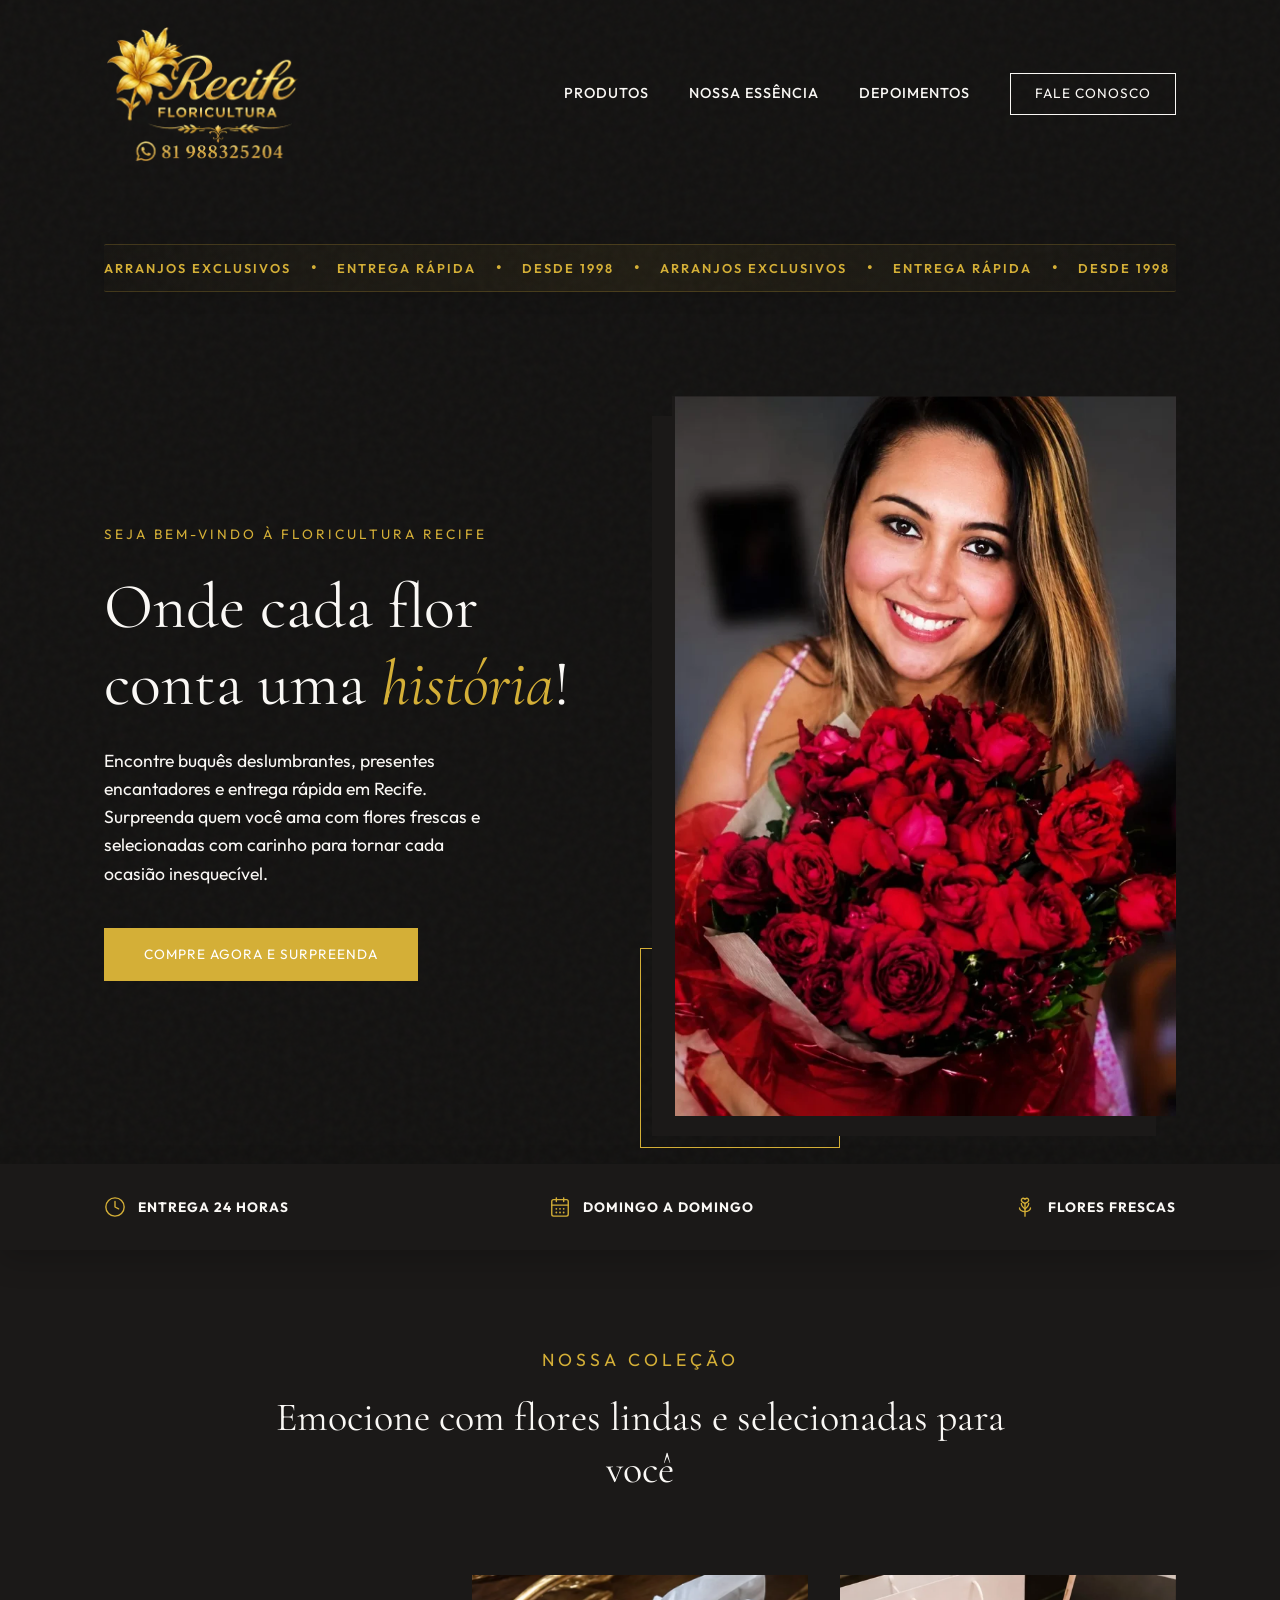
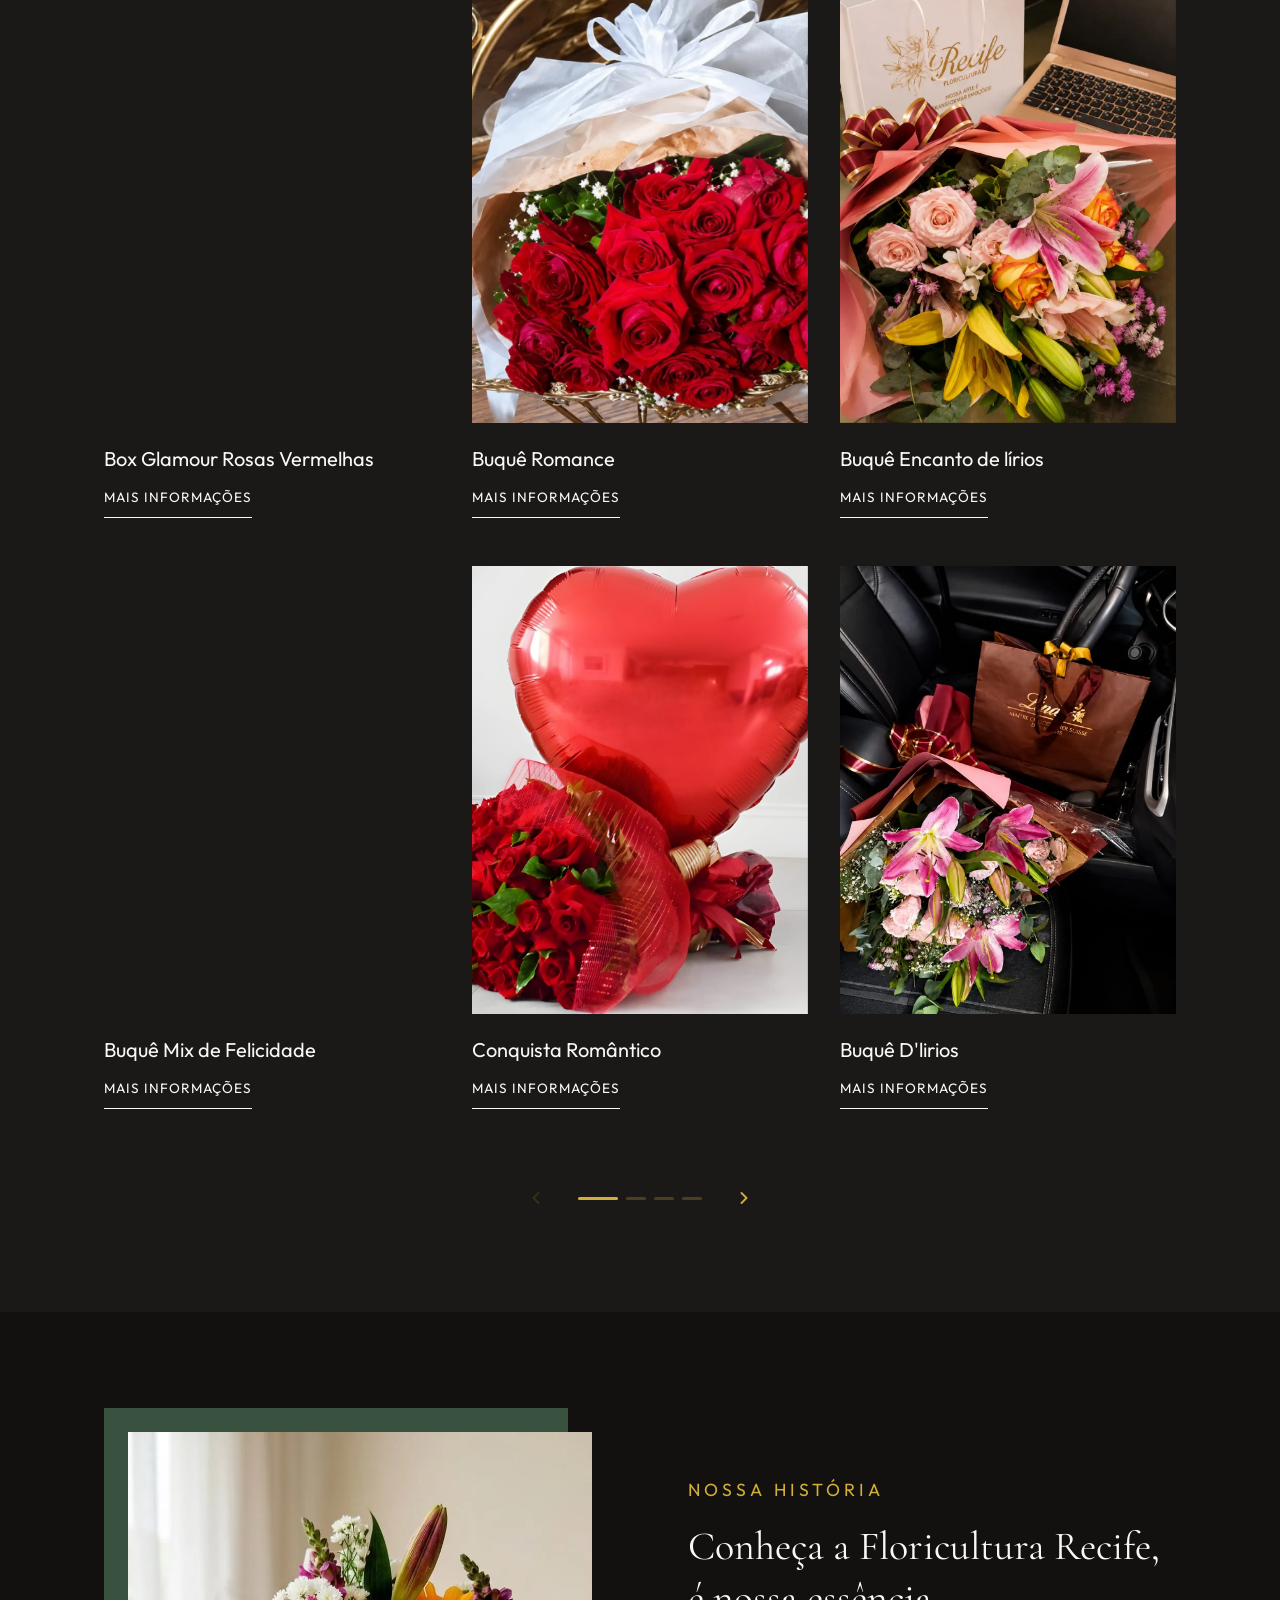
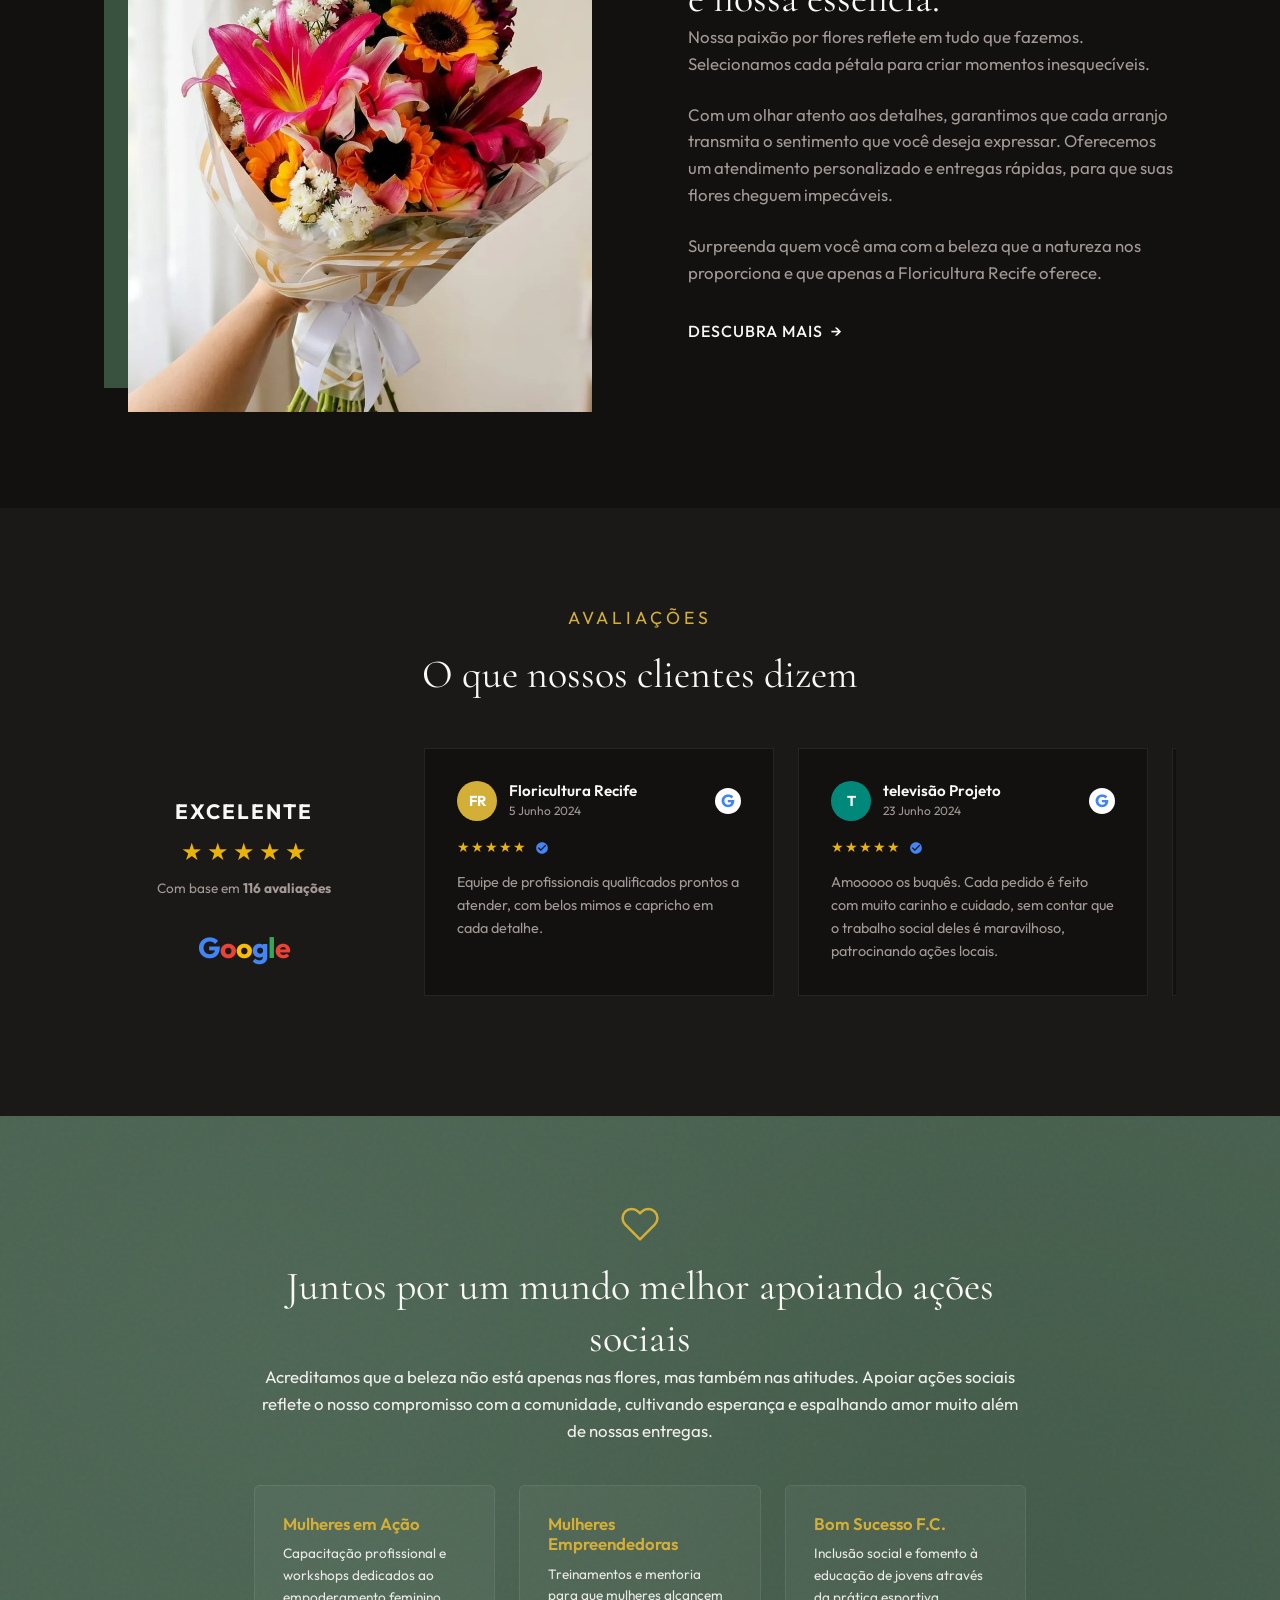
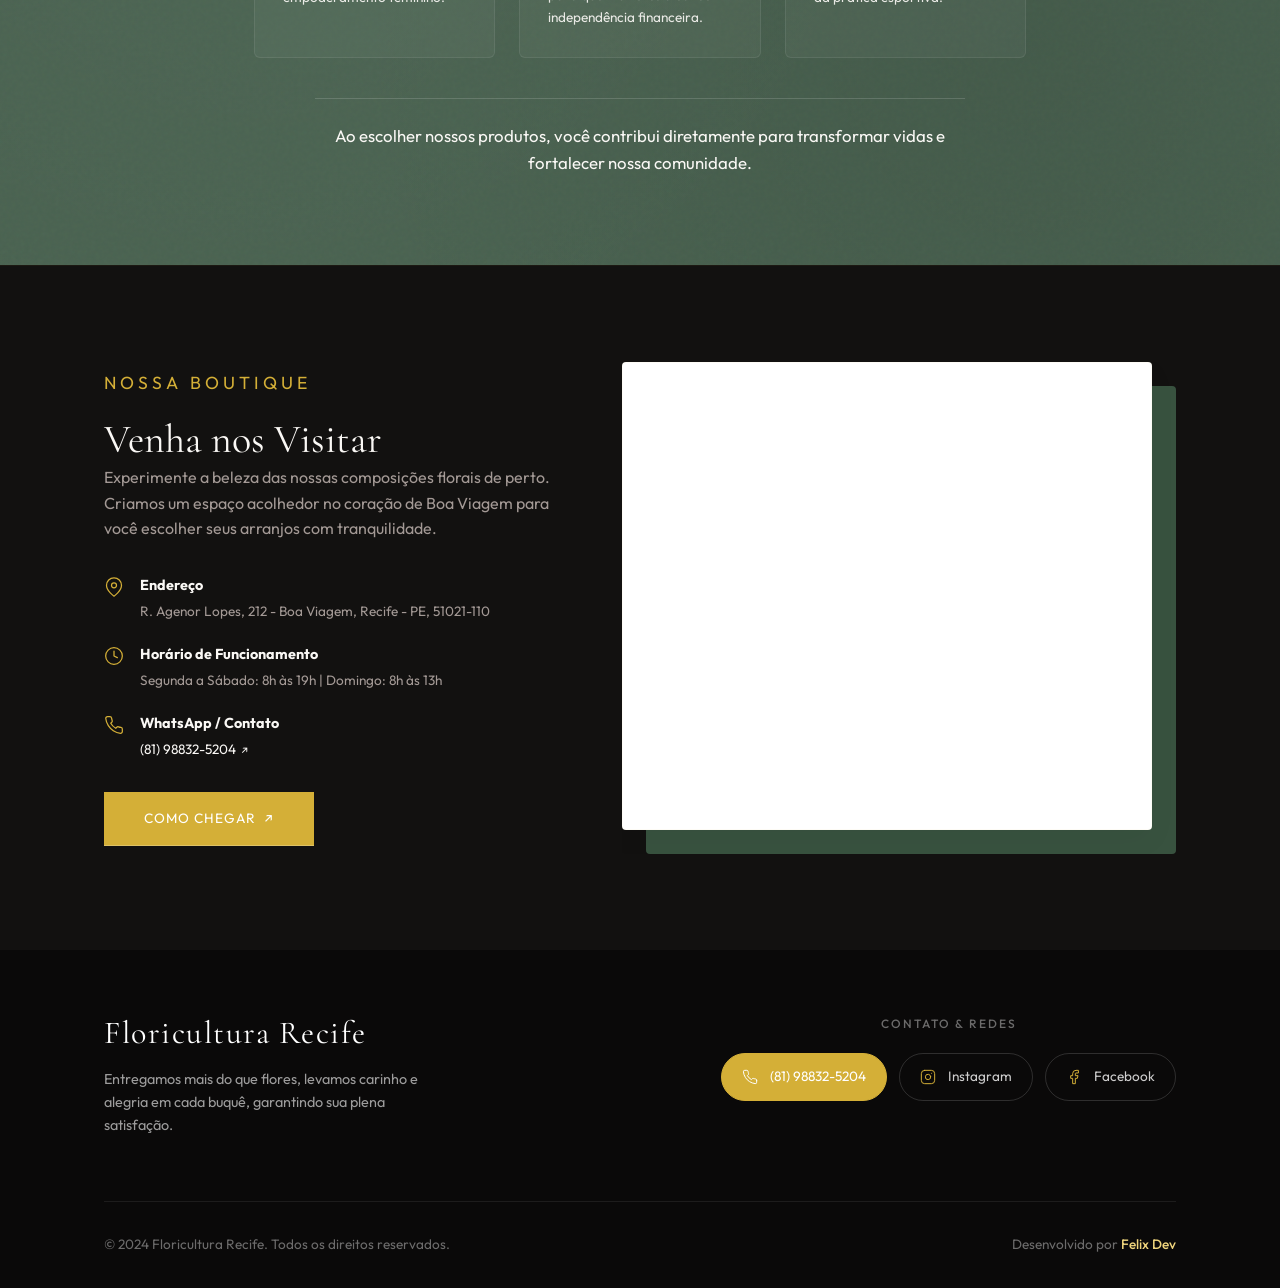
==== commit a91f711d: "feat: Adiciona produto Buquê Rosas Eternos Namorados e reorganiza catálogo" ====
--- a/index.html
+++ b/index.html
@@ -313,6 +313,17 @@
                         <div class="slider-page">
                             <div class="product-card animate-fade-up" style="animation-delay: 0.1s;">
                                 <div class="product-image">
+                                    <a href="produto.html?id=buque-rosas-eternos-namorados">
+                                        <img src="images/BUQUE GIGANTE.webp" width="600" height="800" loading="eager" alt="Buquê Rosas Eternos Namorados" decoding="async">
+                                    </a>
+                                </div>
+                                <div class="product-info">
+                                    <h3>Buquê Rosas Eternos Namorados</h3>
+                                    <a href="produto.html?id=buque-rosas-eternos-namorados" class="btn-secondary">Mais Informações</a>
+                                </div>
+                            </div>
+                            <div class="product-card animate-fade-up" style="animation-delay: 0.2s;">
+                                <div class="product-image">
                                     <a href="produto.html?id=box-sol-da-minha-vida">
                                         <img src="images/birthday_basket.webp" width="600" height="800" loading="eager" alt="Box Sol da Minha Vida" decoding="async">
                                     </a>
@@ -322,8 +333,7 @@
                                     <a href="produto.html?id=box-sol-da-minha-vida" class="btn-secondary">Mais Informações</a>
                                 </div>
                             </div>
-
-                            <div class="product-card animate-fade-up" style="animation-delay: 0.2s;">
+                            <div class="product-card animate-fade-up" style="animation-delay: 0.3s;">
                                 <div class="product-image">
                                     <a href="produto.html?id=buque-mix-flores">
                                         <img src="images/buque_mix_flores.jpg" width="600" height="800" loading="eager" alt="Buquê mix de flores" decoding="async">
@@ -334,8 +344,7 @@
                                     <a href="produto.html?id=buque-mix-flores" class="btn-secondary">Mais Informações</a>
                                 </div>
                             </div>
-
-                            <div class="product-card animate-fade-up" style="animation-delay: 0.3s;">
+                            <div class="product-card animate-fade-up" style="animation-delay: 0.4s;">
                                 <div class="product-image">
                                     <a href="produto.html?id=buque-amor-felicidade">
                                         <img src="images/buque_amor_felicidade.webp" width="600" height="800" loading="eager" alt="Buquê Amor e Felicidade" decoding="async">
@@ -346,8 +355,7 @@
                                     <a href="produto.html?id=buque-amor-felicidade" class="btn-secondary">Mais Informações</a>
                                 </div>
                             </div>
-
-                            <div class="product-card animate-fade-up" style="animation-delay: 0.4s;">
+                            <div class="product-card animate-fade-up" style="animation-delay: 0.5s;">
                                 <div class="product-image">
                                     <a href="produto.html?id=cesta-cafe-buque-rosas">
                                         <img src="images/cesta_cafe_buque_rosas.webp" width="600" height="800" loading="eager" alt="Cesta Café com Buquê" decoding="async">
@@ -358,8 +366,7 @@
                                     <a href="produto.html?id=cesta-cafe-buque-rosas" class="btn-secondary">Mais Informações</a>
                                 </div>
                             </div>
-
-                            <div class="product-card animate-fade-up" style="animation-delay: 0.5s;">
+                            <div class="product-card animate-fade-up" style="animation-delay: 0.6s;">
                                 <div class="product-image">
                                     <a href="produto.html?id=buque-rosas-brancas">
                                         <img src="images/buque_rosas_brancas.webp" width="600" height="800" loading="eager" alt="Buquê de Rosas Brancas" decoding="async">
@@ -368,18 +375,6 @@
                                 <div class="product-info">
                                     <h3>Buquê de Rosas Brancas</h3>
                                     <a href="produto.html?id=buque-rosas-brancas" class="btn-secondary">Mais Informações</a>
-                                </div>
-                            </div>
-
-                            <div class="product-card animate-fade-up" style="animation-delay: 0.6s;">
-                                <div class="product-image">
-                                    <a href="produto.html?id=orquideas">
-                                        <img src="images/orquideas.webp" width="600" height="800" loading="eager" alt="Orquídeas" decoding="async">
-                                    </a>
-                                </div>
-                                <div class="product-info">
-                                    <h3>Orquídeas</h3>
-                                    <a href="produto.html?id=orquideas" class="btn-secondary">Mais Informações</a>
                                 </div>
                             </div>
                         </div>
@@ -388,6 +383,17 @@
                         <div class="slider-page">
                             <div class="product-card animate-fade-up" style="animation-delay: 0.1s;">
                                 <div class="product-image">
+                                    <a href="produto.html?id=orquideas">
+                                        <img src="images/orquideas.webp" width="600" height="800" loading="eager" alt="Orquídeas" decoding="async">
+                                    </a>
+                                </div>
+                                <div class="product-info">
+                                    <h3>Orquídeas</h3>
+                                    <a href="produto.html?id=orquideas" class="btn-secondary">Mais Informações</a>
+                                </div>
+                            </div>
+                            <div class="product-card animate-fade-up" style="animation-delay: 0.2s;">
+                                <div class="product-image">
                                     <a href="produto.html?id=kit-romance">
                                         <img src="images/kit_romance.webp" width="600" height="800" loading="eager" alt="Kit Romance" decoding="async">
                                     </a>
@@ -397,8 +403,7 @@
                                     <a href="produto.html?id=kit-romance" class="btn-secondary">Mais Informações</a>
                                 </div>
                             </div>
-
-                            <div class="product-card animate-fade-up" style="animation-delay: 0.2s;">
+                            <div class="product-card animate-fade-up" style="animation-delay: 0.3s;">
                                 <div class="product-image">
                                     <a href="produto.html?id=mix-especial">
                                         <img src="images/mix_especial.webp" width="600" height="800" loading="eager" alt="Mix Especial" decoding="async">
@@ -409,8 +414,7 @@
                                     <a href="produto.html?id=mix-especial" class="btn-secondary">Mais Informações</a>
                                 </div>
                             </div>
-
-                            <div class="product-card animate-fade-up" style="animation-delay: 0.3s;">
+                            <div class="product-card animate-fade-up" style="animation-delay: 0.4s;">
                                 <div class="product-image">
                                     <a href="produto.html?id=kit-especial-te-amo">
                                         <img src="images/kit_especial_te_amo.webp" width="600" height="800" loading="eager" alt="Kit Especial Te Amo" decoding="async">
@@ -421,8 +425,7 @@
                                     <a href="produto.html?id=kit-especial-te-amo" class="btn-secondary">Mais Informações</a>
                                 </div>
                             </div>
-
-                            <div class="product-card animate-fade-up" style="animation-delay: 0.4s;">
+                            <div class="product-card animate-fade-up" style="animation-delay: 0.5s;">
                                 <div class="product-image">
                                     <a href="produto.html?id=mimo-girassóis">
                                         <img src="images/mimo_girassois.webp" width="600" height="800" loading="eager" alt="Mimo Girassóis" decoding="async">
@@ -433,8 +436,7 @@
                                     <a href="produto.html?id=mimo-girassóis" class="btn-secondary">Mais Informações</a>
                                 </div>
                             </div>
-
-                            <div class="product-card animate-fade-up" style="animation-delay: 0.5s;">
+                            <div class="product-card animate-fade-up" style="animation-delay: 0.6s;">
                                 <div class="product-image">
                                     <a href="produto.html?id=cesta-romantica-com-chocolate">
                                         <img src="images/cesta_romantica_com_chocolate.webp" width="600" height="800" loading="eager" alt="Cesta Romântica com chocolate" decoding="async">
@@ -443,18 +445,6 @@
                                 <div class="product-info">
                                     <h3>Cesta Romântica com chocolate</h3>
                                     <a href="produto.html?id=cesta-romantica-com-chocolate" class="btn-secondary">Mais Informações</a>
-                                </div>
-                            </div>
-
-                            <div class="product-card animate-fade-up" style="animation-delay: 0.6s;">
-                                <div class="product-image">
-                                    <a href="produto.html?id=cesta-de-girassóis-com-rosas">
-                                        <img src="images/cesta_de_girassois_com_rosas.webp" width="600" height="800" loading="eager" alt="Cesta de Girassóis com rosas" decoding="async">
-                                    </a>
-                                </div>
-                                <div class="product-info">
-                                    <h3>Cesta de Girassóis com rosas</h3>
-                                    <a href="produto.html?id=cesta-de-girassóis-com-rosas" class="btn-secondary">Mais Informações</a>
                                 </div>
                             </div>
                         </div>
@@ -463,6 +453,17 @@
                         <div class="slider-page">
                             <div class="product-card animate-fade-up" style="animation-delay: 0.1s;">
                                 <div class="product-image">
+                                    <a href="produto.html?id=cesta-de-girassóis-com-rosas">
+                                        <img src="images/cesta_de_girassois_com_rosas.webp" width="600" height="800" loading="eager" alt="Cesta de Girassóis com rosas" decoding="async">
+                                    </a>
+                                </div>
+                                <div class="product-info">
+                                    <h3>Cesta de Girassóis com rosas</h3>
+                                    <a href="produto.html?id=cesta-de-girassóis-com-rosas" class="btn-secondary">Mais Informações</a>
+                                </div>
+                            </div>
+                            <div class="product-card animate-fade-up" style="animation-delay: 0.2s;">
+                                <div class="product-image">
                                     <a href="produto.html?id=cesta-mix-mimo-especial">
                                         <img src="images/cesta_mix_mimo_especial.webp" width="600" height="800" loading="eager" alt="Cesta Mix Mimo Especial" decoding="async">
                                     </a>
@@ -472,8 +473,7 @@
                                     <a href="produto.html?id=cesta-mix-mimo-especial" class="btn-secondary">Mais Informações</a>
                                 </div>
                             </div>
-
-                            <div class="product-card animate-fade-up" style="animation-delay: 0.2s;">
+                            <div class="product-card animate-fade-up" style="animation-delay: 0.3s;">
                                 <div class="product-image">
                                     <a href="produto.html?id=buque-conquista">
                                         <img src="images/buque_conquista.webp" width="600" height="800" loading="eager" alt="Buquê Conquista" decoding="async">
@@ -484,8 +484,7 @@
                                     <a href="produto.html?id=buque-conquista" class="btn-secondary">Mais Informações</a>
                                 </div>
                             </div>
-
-                            <div class="product-card animate-fade-up" style="animation-delay: 0.3s;">
+                            <div class="product-card animate-fade-up" style="animation-delay: 0.4s;">
                                 <div class="product-image">
                                     <a href="produto.html?id=kit-rosas-e-chocolate">
                                         <img src="images/luxury_basket_joy.webp" width="600" height="800" loading="eager" alt="Kit Rosas e Chocolate" decoding="async">
@@ -496,8 +495,7 @@
                                     <a href="produto.html?id=kit-rosas-e-chocolate" class="btn-secondary">Mais Informações</a>
                                 </div>
                             </div>
-
-                            <div class="product-card animate-fade-up" style="animation-delay: 0.4s;">
+                            <div class="product-card animate-fade-up" style="animation-delay: 0.5s;">
                                 <div class="product-image">
                                     <a href="produto.html?id=buque-lirios-rosas">
                                         <img src="images/bouquet_lilies_roses.webp" width="600" height="800" loading="eager" alt="Buquê Lírios com Rosas" decoding="async">
@@ -508,8 +506,7 @@
                                     <a href="produto.html?id=buque-lirios-rosas" class="btn-secondary">Mais Informações</a>
                                 </div>
                             </div>
-
-                            <div class="product-card animate-fade-up" style="animation-delay: 0.5s;">
+                            <div class="product-card animate-fade-up" style="animation-delay: 0.6s;">
                                 <div class="product-image">
                                     <a href="produto.html?id=buque-aniversario">
                                         <img src="images/bouquet_anniversary.webp" width="600" height="800" loading="eager" alt="Buquê Aniversário" decoding="async">
@@ -521,7 +518,6 @@
                                 </div>
                             </div>
                         </div>
-                    </div>
 
                         <!-- Page 4 -->
                         <!-- <div class="slider-page"> -->
--- a/styles.css
+++ b/styles.css
@@ -270,7 +270,7 @@
 }
 
 .logo-img {
-    height: 170px;
+    height: 140px;
     /* Balanced, elegant size for premium aesthetic and good visual hierarchy */
     width: auto;
     object-fit: contain;
@@ -323,24 +323,28 @@
     }
 
     .logo {
-        display: inline-flex;
+        display: flex;
         align-items: center;
-        justify-content: flex-start;
-        margin: 0;
-        margin-left: 2.5rem; /* AJUSTE AQUI: Margem esquerda do logo no Tablet/iPad */
+        justify-content: center;
+        width: 100%;
+        max-width: 100%;
+        margin: 0 auto;
+        transform: translateX(-35px); /* Desloca ligeiramente para a esquerda */
         position: relative;
         z-index: 110;
     }
 
     .logo-img {
-        height: 180px;
-        /* Balanced and elegant height on tablets when left-aligned */
+        width: 100%;
+        max-width: 410px; /* Estica horizontalmente mantendo o tamanho */
+        height: 148px; /* Altura aumentada ligeiramente */
+        object-fit: fill; /* Estica a logo horizontalmente e verticalmente */
     }
 
     .nav-container {
         position: relative;
         flex-direction: row;
-        justify-content: space-between;
+        justify-content: center;
         align-items: center;
         width: 100%;
         padding: 0 5%;
@@ -1782,7 +1786,7 @@
 
     /* Nav */
     .navbar {
-        padding-bottom: 1.5rem; /* Aumenta o espaçamento abaixo da logo no mobile */
+        padding-bottom: 0.25rem; /* Diminui o espaçamento abaixo da navbar para puxar o texto deslizante */
     }
 
     .nav-container {
@@ -1790,14 +1794,17 @@
     }
 
     .logo {
-        margin-left: 1.5rem; /* AJUSTE AQUI: Margem esquerda do logo no Celular/Mobile */
-        width: 80%;
+        margin: 0 auto;
+        margin-bottom: 0.5rem; /* Margem bottom focada e compacta */
+        width: 100%;
+        transform: translateX(-28px); /* Desloca ligeiramente para a esquerda no mobile */
     }
 
     .logo-img {
         width: 100%;
-        height: 60px; /* Mantém a altura restrita mas deforma horizontalmente */
-        object-fit: fill; /* Deforma/estica a imagem para preencher toda a largura */
+        max-width: 315px; /* Estica horizontalmente mantendo o tamanho */
+        height: 128px; /* Altura aumentada ligeiramente */
+        object-fit: fill; /* Estica a logo horizontalmente e verticalmente */
     }
 
     /* Hero */
--- a/styles.css
+++ b/styles.css
@@ -270,7 +270,7 @@
 }
 
 .logo-img {
-    height: 170px;
+    height: 140px;
     /* Balanced, elegant size for premium aesthetic and good visual hierarchy */
     width: auto;
     object-fit: contain;
@@ -323,24 +323,28 @@
     }
 
     .logo {
-        display: inline-flex;
+        display: flex;
         align-items: center;
-        justify-content: flex-start;
-        margin: 0;
-        margin-left: 2.5rem; /* AJUSTE AQUI: Margem esquerda do logo no Tablet/iPad */
+        justify-content: center;
+        width: 100%;
+        max-width: 100%;
+        margin: 0 auto;
+        transform: translateX(-35px); /* Desloca ligeiramente para a esquerda */
         position: relative;
         z-index: 110;
     }
 
     .logo-img {
-        height: 180px;
-        /* Balanced and elegant height on tablets when left-aligned */
+        width: 100%;
+        max-width: 410px; /* Estica horizontalmente mantendo o tamanho */
+        height: 148px; /* Altura aumentada ligeiramente */
+        object-fit: fill; /* Estica a logo horizontalmente e verticalmente */
     }
 
     .nav-container {
         position: relative;
         flex-direction: row;
-        justify-content: space-between;
+        justify-content: center;
         align-items: center;
         width: 100%;
         padding: 0 5%;
@@ -1782,7 +1786,7 @@
 
     /* Nav */
     .navbar {
-        padding-bottom: 1.5rem; /* Aumenta o espaçamento abaixo da logo no mobile */
+        padding-bottom: 0.25rem; /* Diminui o espaçamento abaixo da navbar para puxar o texto deslizante */
     }
 
     .nav-container {
@@ -1790,14 +1794,17 @@
     }
 
     .logo {
-        margin-left: 1.5rem; /* AJUSTE AQUI: Margem esquerda do logo no Celular/Mobile */
-        width: 80%;
+        margin: 0 auto;
+        margin-bottom: 0.5rem; /* Margem bottom focada e compacta */
+        width: 100%;
+        transform: translateX(-28px); /* Desloca ligeiramente para a esquerda no mobile */
     }
 
     .logo-img {
         width: 100%;
-        height: 60px; /* Mantém a altura restrita mas deforma horizontalmente */
-        object-fit: fill; /* Deforma/estica a imagem para preencher toda a largura */
+        max-width: 315px; /* Estica horizontalmente mantendo o tamanho */
+        height: 128px; /* Altura aumentada ligeiramente */
+        object-fit: fill; /* Estica a logo horizontalmente e verticalmente */
     }
 
     /* Hero */
